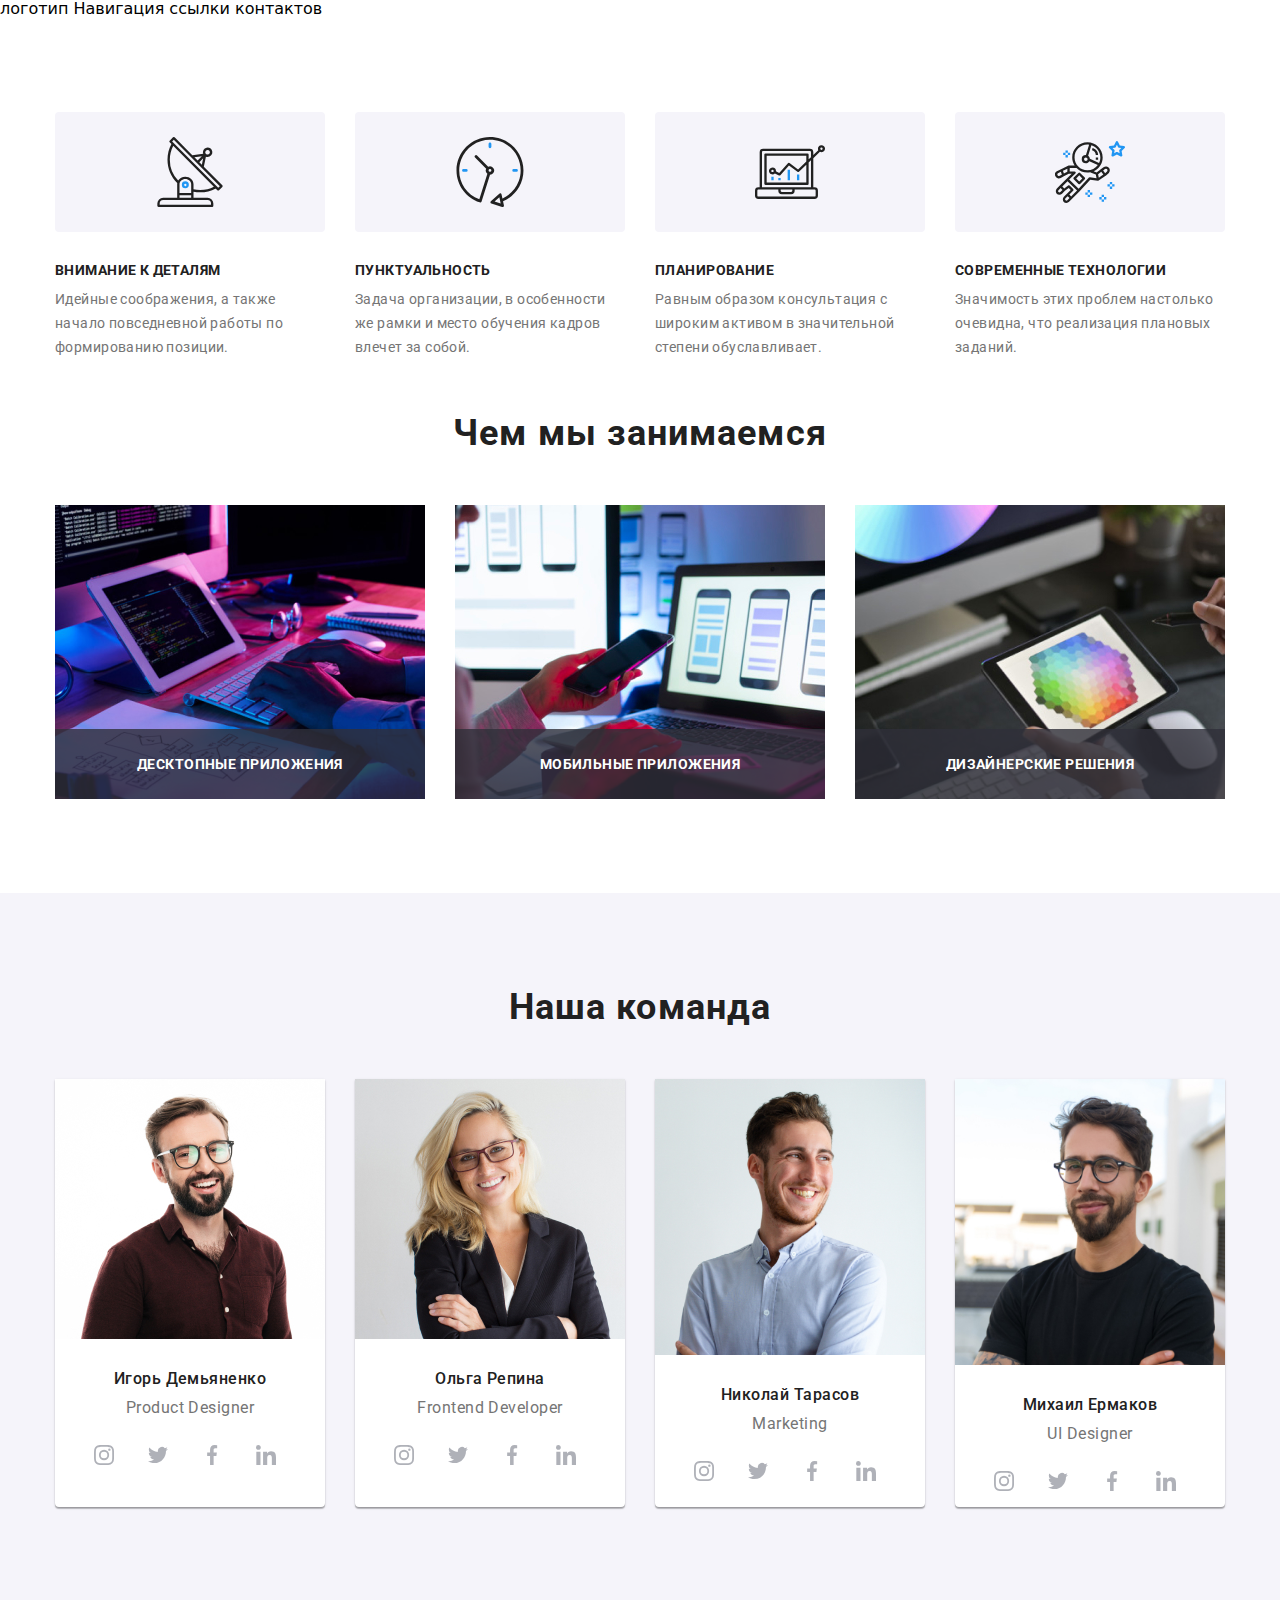
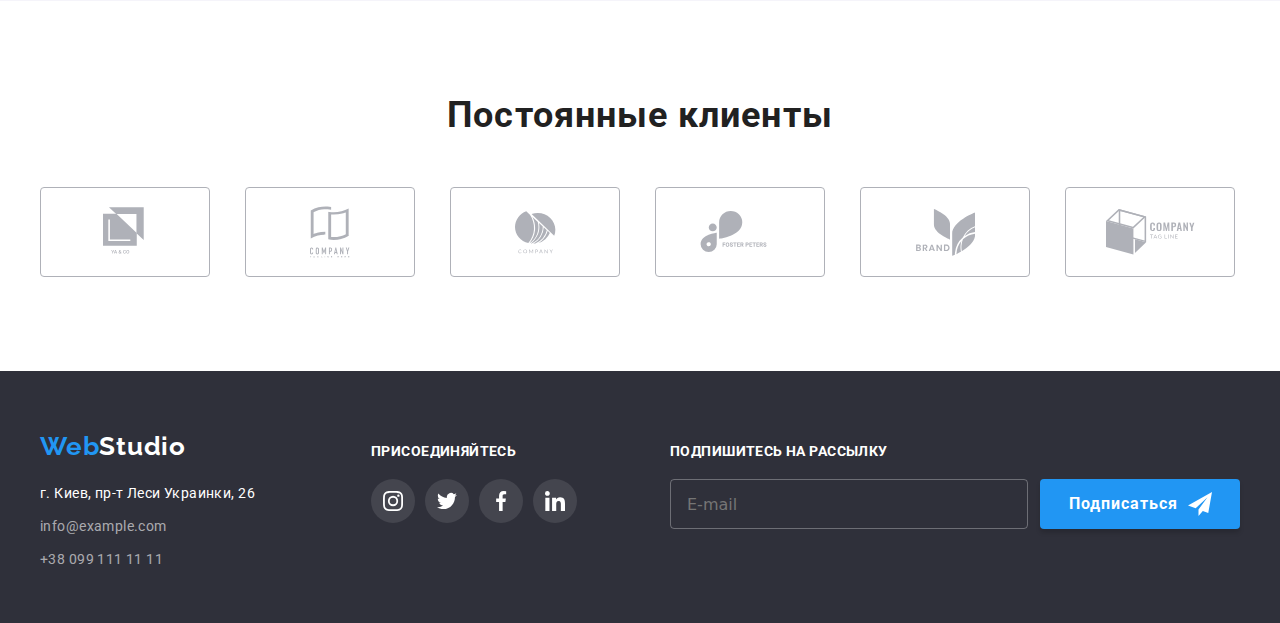
==== index.html @ b0d40765 "адаптивная верстка" ====
<!DOCTYPE html>
<html lang="ru">
<head>
    <meta charset="UTF-8">
    <meta name="viewport" content="width=device-width, initial-scale=1.0">
    <!--<link rel="stylesheet" href="./css/fonts.css"> -->
    <link rel="preconnect" href="https://fonts.gstatic.com">
    <link href="https://fonts.googleapis.com/css2?family=Raleway:wght@400;500;700;900&family=Roboto:wght@400;500;700;900&display=swap" rel="stylesheet">
    <link rel="stylesheet" href="https://cdnjs.cloudflare.com/ajax/libs/modern-normalize/1.0.0/modern-normalize.min.css">
    <link rel="stylesheet" href="./css/main.min.css">
    <title>WebStudio Главная</title>
</head>
<body>
    <div class="main-page">
        <!--Шапка-->
        <!-- <header class="header"> -->
            <!-- <div class="header__conteiner"> -->
                логотип
                <!-- <a href="./index.html" alt="Логотип WebStudio" class="logo"> -->
                    <!-- <span class="logo__first-word">Web</span><span>Studio</span> -->
                <!-- </a> -->
                Навигация
                <!-- <nav class="navigation"> -->
                    <!-- <ul class="navigation__list"> -->
                    <!--  -->
                        <!-- <li class="navigation__item"> -->
                            <!-- <a href="./index.html" alt="Глваная" class="navigation__link navigation__link--accent ">Студия</a> -->
                        <!-- </li> -->
                    <!--  -->
                        <!-- <li class="navigation__item"> -->
                            <!-- <a href="./portfolio.html" alt="Портфолио" class="navigation__link navigation__link--underline">Портфолио</a> -->
                        <!-- </li> -->
<!--  -->
                        <!-- <li class="navigation__item"> -->
                            <!-- <a href="./contacts.htm" alt="Контакты" class="navigation__link navigation__link--underline">Контакты</a> -->
                        <!-- </li> -->
<!--  -->
                    <!-- </ul> -->
                <!-- </nav> -->
                ссылки контактов
                <!-- <address class="header__address"> -->
                    <!-- <a class="header__address-link" alt="Почта" href="mail:mail:info@devstudio.com"> -->
                        <!-- <svg class="header__address-icon-envelope"> -->
                            <!-- <use href="./images/icon.svg#icon-envelope"></use> -->
                        <!-- </svg> -->
                        <!-- info@devstudio.com -->
                    <!-- </a> -->
                    <!-- <a class="header__address-link header__address-link--margin" alt="телефон" href="tel:+380961111111"> -->
                        <!-- <svg class="header__address-icon-phone"> -->
                            <!-- <use href="./images/icon.svg#icon-Vector"></use> -->
                        <!-- </svg> -->
                        <!-- +38 096 111 11 11 -->
                    <!-- </a> -->
                <!-- </address> -->
            <!-- </div> -->
        <!-- </header> -->
        <!--Главный контент-->
        <main>
            <!--секция герой (баннер)-->
            <!-- <section class="hero">
                <div class="hero__conteiner">
                    <h1 class="hero__header visually-hidden">WebStudio</h1>
                    <p class="hero__title">Эффективные решения для вашего бизнеса</p>
                    <button type="button" class="hero__button" data-open-modal>
                        <span class="hero__button-text">Заказать услугу</span>
                    </button>
                </div>
            </section> -->
            <!--секция особенности-->
            <section class="features">
                <h2 class="features__header visually-hidden">Особенности</h2>
                <div class="features__conteiner">
                    <ul class="features__list">

                        <li class="features__item">
                            <div class="features__icon-box">
                                <svg class="features__icon">
                                    <use href="./images/icon.svg#icon-antenna"></use>
                                </svg>
                            </div>
                            <h3 class="features__item-head">Внимание к деталям</h3>
                            <p class="features__item-text">
                                Идейные соображения, а также начало повседневной 
                                работы по формированию позиции.
                            </p>
                        </li>

                        <li class="features__item">
                            <div class="features__icon-box">
                                <svg class="features__icon">
                                    <use href="./images/icon.svg#icon-clock"></use>
                                </svg>
                            </div>
                            <h3 class="features__item-head">Пунктуальность</h3>
                            <p class="features__item-text">
                                Задача организации, в особенности же рамки и 
                                место обучения кадров влечет за собой.
                            </p>
                        </li>

                        <li class="features__item">
                            <div class="features__icon-box">
                                <svg class="features__icon">
                                    <use href="./images/icon.svg#icon-diagram"></use>
                                </svg>
                            </div>
                            <h3 class="features__item-head">Планирование</h3>
                            <p class="features__item-text">
                                Равным образом консультация с широким активом 
                                в значительной степени обуславливает.
                            </p>
                        </li>

                        <li class="features__item">
                            <div class="features__icon-box">
                                <svg class="features__icon">
                                    <use href="./images/icon.svg#icon-astronaut"></use>
                                </svg>
                            </div>
                            <h3 class="features__item-head">Современные технологии</h3>
                            <p class="features__item-text">
                                Значимость этих проблем настолько очевидна, что 
                                реализация плановых заданий.
                            </p>
                        </li>

                    </ul>
                </div>
            </section>
            <!--чем мы занимаемся-->
            <section class="we-are-doing">
                <div class="we-are-doing__conteiner">
                    <h2 class="we-are-doing__header">Чем мы занимаемся</h2>
                    <ul class="we-are-doing__list">

                        <li class="we-are-doing__item">
                            <img 
                            srcset="./images/main/what_we_are_doing/box_1-2x.jpg"
                            src="./images/main/what_we_are_doing/box_1-1x.jpg" alt="Разработка приложенияалгоритм на листке бумаги клавиатура экран с кодом приложения" width="370" height="294">
                            <div class="we-are-doing__item-lable">
                                <p class="we-are-doing___item-lable-text">Десктопные приложения</p>
                            </div>
                        </li>

                        <li class="we-are-doing__item">
                            <img 
                            srcset="./images/main/what_we_are_doing/box_2-2x.jpg 2x"
                            src="./images/main/what_we_are_doing/box_2-1x.jpg" alt="разработка мобильного приложения" width="370" height="294">
                            <div class="we-are-doing__item-lable">
                                <p class="we-are-doing___item-lable-text">Мобильные приложения</p>
                            </div>
                        </li>

                        <li class="we-are-doing__item">
                            <img 
                            srcset="./images/main/what_we_are_doing/box_3-2x.jpg 2x"
                            src="./images/main/what_we_are_doing/box_3-1x.jpg" alt="планшет с палитрой в одной руке и стилус в другой руке" width="370" height="294">
                            <div class="we-are-doing__item-lable">
                                <p class="we-are-doing___item-lable-text">Дизайнерские решения</p>
                            </div>
                        </li>

                    </ul>
                </div>
            </section>
            <!--наша команда-->
            <section class="our-team">
                <div class="our-team__conteiner">
                    <h2 class="our-team__head">Наша команда</h2>
                    <ul class="our-team__list">
 
                        <li class="our-team__item">
                            <figure class="our-team__card">
                                <picture>
                                    <source srcset="./images/main/our_team/desktop/igor_demyanko-desk-1x.jpg 1x,
                                                    ./images/main/our_team/desktop/igor_demyanko-desk-2x.jpg 2x"
                                                    media="(min-width: 1200px)">
                                    <source srcset="./images/main/our_team/table/igor_demyanko-tablet-1х.jpg 1x, 
                                                    ./images/main/our_team/table/igor_demyanko-tablet-2x.jpg 2x" 
                                                    media="(min-width: 768px)">
                                    <source srcset="./images/main/our_team/mobile/igor_demyanko-1х.jpg 1x, 
                                                    ./images/main/our_team/mobile/igor_demyanko-2х.jpg 2x" 
                                                    media="(max-width: 767px)">
                                    <img src="./images/main/our_team/mobile/igor_demyanko-1х.jpg" alt="">
                                </picture>

                                <div class="our-team__card-caption">
                                    <h3 class="our-team__card-title">Игорь Демьяненко</h3>
                                    <p class="our-team__card-specialty">Product Designer</p>
                                </div>
                                <ul class="our-team__social-list">
  
                                    <li class="our-team__social-item">
                                        <a href="" class="our-team__social-link">
                                            <svg class="our-team__social-icon">
                                                <use href="./images/icon.svg#icon-instagram"></use>
                                            </svg>
                                        </a>
                                    </li>
 
                                    <li class="our-team__social-item">
                                        <a href="" class="our-team__social-link">
                                            <svg class="our-team__social-icon">
                                                <use href="./images/icon.svg#icon-twitter"></use>
                                            </svg>
                                        </a>
                                    </li>
                                    
                                    <li class="our-team__social-item">
                                        <a href="" class="our-team__social-link">
                                            <svg class="our-team__social-icon">
                                                <use href="./images/icon.svg#icon-facebook"></use>
                                            </svg>
                                        </a>
                                    </li>

                                    <li class="our-team__social-item">
                                        <a href="" class="our-team__social-link">
                                            <svg class="our-team__social-icon">
                                                <use href="./images/icon.svg#icon-linkedin"></use>
                                            </svg>
                                        </a>
                                    </li>

                                </ul>
                            </figure>
                        </li>

                        <li class="our-team__item">
                            <figure class="our-team__card">
                                <picture>
                                    <source srcset="./images/main/our_team/desktop/olga_repina-desk-1x.jpg 1x,
                                                    ./images/main/our_team/desktop/olga_repina-desk-2x.jpg 2x" 
                                                    media="(min-width: 1200px)">
                                    <source srcset="./images/main/our_team/table/olga_repina-tablet-1x.jpg 1x,
                                                    ./images/main/our_team/table/olga_repina-tablet-2x.jpg 2x" 
                                                    media="(min-width: 768px)">
                                    <source srcset="./images/main/our_team/mobile/olga_repina-1х.jpg 1x, 
                                                    ./images/main/our_team/mobile/olga_repina-2х.jpg 2x" 
                                                    media="(max-width: 767px)">        
                                    <img src="./images/main/our_team/mobile/olga_repina-1х.jpg" alt="">
                                </picture>
                                <div class="our-team__card-caption">
                                    <h3 class="our-team__card-title">Ольга Репина</h3>
                                    <p class="our-team__card-specialty">Frontend Developer</p>
                                </div>
                                <ul class="our-team__social-list">
  
                                    <li class="our-team__social-item">
                                        <a href="" class="our-team__social-link">
                                            <svg class="our-team__social-icon">
                                                <use href="./images/icon.svg#icon-instagram"></use>
                                            </svg>
                                        </a>
                                    </li>
 
                                    <li class="our-team__social-item">
                                        <a href="" class="our-team__social-link">
                                            <svg class="our-team__social-icon">
                                                <use href="./images/icon.svg#icon-twitter"></use>
                                            </svg>
                                        </a>
                                    </li>
                                    
                                    <li class="our-team__social-item">
                                        <a href="" class="our-team__social-link">
                                            <svg class="our-team__social-icon">
                                                <use href="./images/icon.svg#icon-facebook"></use>
                                            </svg>
                                        </a>
                                    </li>

                                    <li class="our-team__social-item">
                                        <a href="" class="our-team__social-link">
                                            <svg class="our-team__social-icon">
                                                <use href="./images/icon.svg#icon-linkedin"></use>
                                            </svg>
                                        </a>
                                    </li>

                                </ul>
                            </figure>
                        </li>
                       
                        <li class="our-team__item">
                            <figure class="our-team__card">
                                <picture>
                                    <source srcset="./images/main/our_team/desktop/nikolay_tarasov-desk-1x.jpg 1x,
                                                    ./images/main/our_team/desktop/nikolay_tarasov-desk-2x.jpg 2x"
                                                    media="(min-width: 1200px)">
                                    <source srcset="./images/main/our_team/table/nikolay_tarasov-tablet-1x.jpg 1x,
                                    ./images/main/our_team/table/nikolay_tarasov-tablet-2x.jpg 2x" media="(min-width: 768px)">
                                    <source srcset="" media="(max-width: 767px)">
                                    <source srcset="">
                                    <source srcset="">
                                    <source srcset="">
                                    <source srcset="">
                                </picture>
                                <img srcset="./images/main/our_team/mobile/nikolay_tarasov-2х.jpg 2x,
                                            ,
                                            
                                            "  src="./images/main/our_team/mobile/nikolay_tarasov-1х.jpg" alt="" >
                                <div class="our-team__card-caption">
                                    <h3 class="our-team__card-title">Николай Тарасов</h3>
                                    <p class="our-team__card-specialty">Marketing</p>
                                </div>
                                <ul class="our-team__social-list">
  
                                    <li class="our-team__social-item">
                                        <a href="" class="our-team__social-link">
                                            <svg class="our-team__social-icon">
                                                <use href="./images/icon.svg#icon-instagram"></use>
                                            </svg>
                                        </a>
                                    </li>
 
                                    <li class="our-team__social-item">
                                        <a href="" class="our-team__social-link">
                                            <svg class="our-team__social-icon">
                                                <use href="./images/icon.svg#icon-twitter"></use>
                                            </svg>
                                        </a>
                                    </li>
                                    
                                    <li class="our-team__social-item">
                                        <a href="" class="our-team__social-link">
                                            <svg class="our-team__social-icon">
                                                <use href="./images/icon.svg#icon-facebook"></use>
                                            </svg>
                                        </a>
                                    </li>

                                    <li class="our-team__social-item">
                                        <a href="" class="our-team__social-link">
                                            <svg class="our-team__social-icon">
                                                <use href="./images/icon.svg#icon-linkedin"></use>
                                            </svg>
                                        </a>
                                    </li>

                                </ul>
                            </figure>
                        </li>

                        <li class="our-team__item">
                            <figure class="our-team__card">
                                <picture>
                                    <source srcset="">
                                    <source srcset="" media="(min-width: 768px)">
                                    <source srcset="" media="(max-width: 767px)">
                                    <source srcset="">
                                    <source srcset="">
                                    <source srcset="">
                                    <source srcset="">
                                </picture>
                                <img srcset="./images/main/our_team/mobile/mihail_ermakov-2х.jpg 2x,
                                ./images/main/our_team/table/mihail_ermakov-tablet-1x.jpg 1x,
                                ./images/main/our_team/table/mihail_ermakov-tablet-2x.jpg 2x,
                                ./images/main/our_team/desktop/mihail_ermakov-desk-1x.jpg 1x,
                                ./images/main/our_team/desktop/mihail_ermakov-desk-2x.jpg 2x
                                "
                                
                                src="./images/main/our_team/mobile/mihail_ermakov-1х.jpg" alt="" >
                                <div class="our-team__card-caption">
                                    <h3 class="our-team__card-title">Михаил Ермаков</h3>
                                    <p class="our-team__card-specialty">UI Designer</p>
                                </div>
                                <ul class="our-team__social-list">
  
                                    <li class="our-team__social-item">
                                        <a href="" class="our-team__social-link">
                                            <svg class="our-team__social-icon">
                                                <use href="./images/icon.svg#icon-instagram"></use>
                                            </svg>
                                        </a>
                                    </li>
 
                                    <li class="our-team__social-item">
                                        <a href="" class="our-team__social-link">
                                            <svg class="our-team__social-icon">
                                                <use href="./images/icon.svg#icon-twitter"></use>
                                            </svg>
                                        </a>
                                    </li>
                                    
                                    <li class="our-team__social-item">
                                        <a href="" class="our-team__social-link">
                                            <svg class="our-team__social-icon">
                                                <use href="./images/icon.svg#icon-facebook"></use>
                                            </svg>
                                        </a>
                                    </li>

                                    <li class="our-team__social-item">
                                        <a href="" class="our-team__social-link">
                                            <svg class="our-team__social-icon">
                                                <use href="./images/icon.svg#icon-linkedin"></use>
                                            </svg>
                                        </a>
                                    </li>

                                </ul>
                            </figure>
                        </li>
                        
                    </ul>
                </div>
            </section>
            <!--постоянные клиенты-->
            <section class="regular-customers">
                <div class="regular-customers__conteiner">
                    <h2 class="regular-customers__head">Постоянные клиенты</h2>
                    <ul class="regular-customers__list">

                        <li class="regular-customers__item">
                            <a href="" class="regular-customer__link">
                                <svg class="regular-customers__icon regular-customers__icon--logo-1">
                                    <use href="./images/icon.svg#icon-logo-1"></use>
                                </svg>
                            </a>
                        </li>
                        
                        <li class="regular-customers__item">
                            <a href="" class="regular-customer__link">
                                <svg class="regular-customers__icon regular-customers__icon--logo-2">
                                    <use href="./images/icon.svg#icon-logo-2"></use>
                                </svg>
                            </a>
                        </li>
                       
                        <li class="regular-customers__item">
                            <a href="" class="regular-customer__link">
                                <svg class="regular-customers__icon regular-customers__icon--logo-3">
                                    <use href="./images/icon.svg#icon-logo-3"></use>
                                </svg>
                            </a>
                        </li>
                       
                        <li class="regular-customers__item">
                            <a href="" class="regular-customer__link">
                                <svg class="regular-customers__icon regular-customers__icon--logo-4">
                                    <use href="./images/icon.svg#icon-logo-4"></use>
                                </svg>
                            </a>
                        </li>
                       
                        <li class="regular-customers__item">
                            <a href="" class="regular-customer__link">
                                <svg class="regular-customers__icon regular-customers__icon--logo-5">
                                    <use href="./images/icon.svg#icon-logo-5"></use>
                                </svg>
                            </a>
                        </li>
                        
                        <li class="regular-customers__item">
                            <a href="" class="regular-customer__link">
                                <svg class="regular-customers__icon regular-customers__icon--logo-6">
                                    <use href="./images/icon.svg#icon-logo-6"></use>
                                </svg>
                            </a>
                        </li>

                    </ul>
                </div>
            </section>
        </main>
        <!--Подвал-->
        <footer class="footer">
            <section class="footer__section">
                <div class="footer__conteiner">

                    <!--ссылки навигации и контактов-->
                    <div class="footer__links-conteiner">
                        <a href="./index.html" class="logo logo--footer">
                            <span class="logo__first-word">Web</span><span>Studio</span>
                        </a>
                        <address class="footer__address">
                            <ul class="footer__address__list">
                                <li class="footer__address-contact">
                                    <a href="https://goo.gl/maps/pXZyXXm4pR66iuyq8" class="footer__location-on-map">г. Киев, пр-т Леси Украинки, 26</a>
                                </li>
                                <li class="footer__address-contact">
                                    <a href="mailto:info@example.com" class="footer__contact-link">info@example.com</a>
                                </li>
                                <li class="footer__address-contact">
                                    <a href="tel:+380991111111" class="footer__contact-link">+38 099 111 11 11</a>
                                </li>
                            </ul>
                        </address>
                    </div>
    
                    <!--соцсетеи-->
                    <div class="social">
                    <p class="social__slogan">присоединяйтесь</p>
                    <ul class="social__connect-list">
                     
                        <li class="social__connect-item">
                            <a href="" class="social__connect-link">
                                <svg class="social__connect-icon">
                                    <use href="./images/icon.svg#icon-instagram"></use>
                                </svg>
                            </a>
                        </li>
                     
                        <li class="social__connect-item">
                            <a href="" class="social__connect-link">
                                <svg class="social__connect-icon">
                                    <use href="./images/icon.svg#icon-twitter"></use>
                                </svg>
                            </a>
                        </li>
                      
                        <li class="social__connect-item">
                            <a href="" class="social__connect-link">
                                <svg class="social__connect-icon">
                                    <use href="./images/icon.svg#icon-facebook"></use>
                                </svg>
                            </a>
                        </li>
                      
                        <li class="social__connect-item">
                            <a href="" class="social__connect-link">
                                <svg class="social__connect-icon">
                                    <use href="./images/icon.svg#icon-linkedin"></use>
                                </svg>
                            </a>
                        </li>
                    </ul>
                    </div>

                    <!--Подписка на рассылку-->
                    <div class="subscribe">
                        <p class="subscribe__slogan">Подпишитесь на рассылку</p>
                        <form action="" class="subscribe__form">
                            
                                <input type="text" name="foot_email" id="foot_email" class="subscribe__input" placeholder="E-mail">
                            
                            <button type="submit" class="subscribe__button">
                                <span class="subscribe__button-text">Подписаться</span>
                                <svg class="subscribe__button-icon">
                                    <use href="./images/icon.svg#icon-icon-send"></use>
                                </svg>
                            </button>
                        </form>
                    </div>
                </div>
            </section>
        </footer>
    </div>
    <!--Модальное окно-->
    <div class="backdrop is-hidden" data-backdrop>
        <div class="modal" data-open-modal>
            <button type="button" class="modal__round-button-close" data-close-modal>
                <svg class="modal__close-icon">
                    <use href="./images/icon.svg#icon-Close"></use>
                </svg>
            </button>
            <p class="modal__head">Оставьте свои данные, мы вам перезвоним</p>
            <form action="" class="form">
                <!--поля заполнения-->
                <div class="form__blok">
                    <label for="name" class="form__lable">Имя</label>
                    <input type="text" id="name" class="form__input">
                    <svg class="form__input-icon">
                        <use href="./images/icon.svg#icon-person"></use>
                    </svg>
                </div>

                <div class="form__blok">
                    <label for="phone" class="form__lable">Телефон</label>
                    <input type="tel" id="phone" class="form__input">
                    <svg class="form__input-icon">
                        <use href="./images/icon.svg#icon-phone"></use>
                    </svg>
                </div>

                <div class="form__blok">
                    <label for="mail" class="form__lable">Почта</label>
                    <input type="email" id="mail" class="form__input">
                    <svg class="form__input-icon">
                        <use href="./images/icon.svg#icon-email"></use>
                    </svg>
                </div>

                <div class="form__commits">
                    <lable for="commits" class="form__lable">Комментарий</lable>
                    <textarea name="commits" id="commits" rows="10" class="form__area-commits" placeholder="Введите текст"></textarea>
                </div>
                <!--чекбокс-->
                <div class="form__checkbox">
                    <label class="form__checkbox-lable">
                        <input type="checkbox" name="confirm">
                        <span class="form__checkbox-icon"></span>Соглашаюсь с рассылкой и принимаю <a href="http://" class="form__checkbox-link">Условия договора</a>
                    </label>
                </div>
                <!--кнопка отправить-->
                <button type="submit" class="form__button"><span class="form__button-text">Отправить</span></button>
            </form>
        </div>
    </div>
    <!--Скрипты-->
    <script src="./js/modal.js"></script>
</body>
</html>
---- css/main.min.css ----
ul,li,p,figure,h1,h2,h3,p{margin:0px;padding:0px}ul{list-style:none}img{display:block;max-width:100%;height:auto}.main-page{margin:0 auto;overflow:hidden}@media screen and (min-width: 768px) and (max-width: 1199px){.main-page{margin:0 auto}}@media screen and (min-width: 1200px){.main-page{margin:0 auto 0 auto}}.logo{color:#000;width:145px;height:31px;text-decoration:none;font-family:"Raleway",sans-serif;font-style:normal;font-weight:bold;font-size:26px;line-height:1.192;letter-spacing:0.03em}.logo--footer{display:block;color:#fff}@media screen and (max-width: 1199px){.logo--footer{text-align:center;margin:0 auto}}@media screen and (min-width: 1200px){.logo--footer{margin:0 93px 20px 0}.logo--footer:focus{text-decoration:underline;outline:none}}.logo__first-word{color:#2196F3}.footer{background-color:#2F303A}.footer__section{width:100%;margin:0 auto;overflow:hidden}@media screen and (min-width: 768px){.footer__section{max-width:768px;height:463px}}@media screen and (min-width: 1200px){.footer__section{max-width:1600px;height:252px;margin:0 auto 0 auto}}.footer__conteiner{padding-top:60px;padding-bottom:60px}@media screen and (min-width: 768px){.footer__conteiner{display:-webkit-box;display:-ms-flexbox;display:flex;-ms-flex-wrap:wrap;flex-wrap:wrap;padding-left:76px;padding-right:89px}}@media screen and (min-width: 1200px){.footer__conteiner{display:-webkit-box;display:-ms-flexbox;display:flex;-webkit-box-pack:center;-ms-flex-pack:center;justify-content:center;max-width:1200px;margin:0 auto;padding:0}}.footer__links-conteiner{margin:0 auto}@media screen and (min-width: 768px){.footer__links-conteiner{margin:0 0 60px 0}}@media screen and (min-width: 1200px){.footer__links-conteiner{margin:0;padding-top:60px;padding-bottom:60px;margin-right:93px}}.footer__address{margin-top:20px}@media screen and (min-width: 768px){.footer__address{margin:20px 0 0 0}}@media screen and (min-width: 1200px){.footer__address{padding:0;margin:20px 0 0 0}}@media screen and (min-width: 1200px){.footer__address__list{padding:0;list-style:none}}.footer__address-contact{font-family:"Roboto",sans-serif;font-style:normal;font-weight:normal;font-size:14px;line-height:1.714;letter-spacing:0.03em}@media screen and (max-width: 1199px){.footer__address-contact{text-align:center}}@media screen and (min-width: 768px){.footer__address-contact:not(:last-child){margin-bottom:8px}}@media screen and (min-width: 1200px){.footer__address-contact:not(:last-child){margin-bottom:9px}}.footer__location-on-map{color:#fff;text-decoration:none}.footer__location-on-map:focus{text-decoration:underline;outline:none}.footer__contact-link{color:rgba(255,255,255,0.6);text-decoration:none}.footer__contact-link:focus{text-decoration:underline;outline:none}.social{width:206px;height:80px;margin:60px auto 0}@media screen and (min-width: 768px){.social{margin:0 0 102px auto}}@media screen and (min-width: 1200px){.social{margin:72px 0 100px 0}}.social__slogan{font-family:"Roboto",sans-serif;font-style:normal;font-weight:bold;font-size:14px;line-height:1.142;letter-spacing:0.03em;text-transform:uppercase;color:#fff}@media screen and (max-width: 1199px){.social__slogan{text-align:center}}.social__connect-list{display:-webkit-box;display:-ms-flexbox;display:flex;-webkit-box-align:center;-ms-flex-align:center;align-items:center;-webkit-box-pack:center;-ms-flex-pack:center;justify-content:center;margin-top:20px;list-style:none;padding:0}.social__connect-item:not(:last-child){margin-right:10px}.social__connect-link{display:-webkit-box;display:-ms-flexbox;display:flex;-webkit-box-align:center;-ms-flex-align:center;align-items:center;-webkit-box-pack:center;-ms-flex-pack:center;justify-content:center;width:44px;height:44px;border-radius:50%;background-color:rgba(255,255,255,0.1);color:#fff;-webkit-transition-property:background-color;transition-property:background-color;-webkit-transition-duration:250ms;transition-duration:250ms;-webkit-transition-timing-function:cubic-bezier(0.4, 0, 0.2, 1);transition-timing-function:cubic-bezier(0.4, 0, 0.2, 1)}.social__connect-link:focus,.social__connect-link:hover{border-radius:50%;background-color:#2196F3;outline:none}.social__connect-icon{width:20px;height:20px;fill:currentColor}.subscribe{display:block;max-width:450px;height:156px;margin:60px auto 0}@media screen and (min-width: 768px){.subscribe{margin:0 auto}}@media screen and (min-width: 1200px){.subscribe{max-width:570px;height:86px;margin:72px 0 94px 93px}}.subscribe__slogan{font-family:"Roboto",sans-serif;font-style:normal;font-weight:bold;font-size:14px;line-height:1.142;letter-spacing:0.03em;text-transform:uppercase;color:#fff}@media screen and (max-width: 1199px){.subscribe__slogan{text-align:center}}.subscribe__form{text-align:center}@media screen and (max-width: 1199px){.subscribe__form{text-align:center}}@media screen and (min-width: 1200px){.subscribe__form{display:-webkit-box;display:-ms-flexbox;display:flex}}.subscribe__input{width:450px;height:50px;margin-top:20px;padding-left:16px;border:1px solid rgba(255,255,255,0.3);border-radius:4px;background-color:transparent;color:#fff;-webkit-transition:border 250ms cubic-bezier(0.4, 0, 0.2, 1);transition:border 250ms cubic-bezier(0.4, 0, 0.2, 1)}.subscribe__input:focus{border:2px solid #2196F3;-webkit-transition:border 250ms cubic-bezier(0.4, 0, 0.2, 1);transition:border 250ms cubic-bezier(0.4, 0, 0.2, 1);outline:none}@media screen and (min-width: 1200px){.subscribe__input{width:358px}}.subscribe__button{display:-webkit-box;display:-ms-flexbox;display:flex;-webkit-box-align:center;-ms-flex-align:center;align-items:center;width:200px;height:50px;margin-top:20px;margin-left:auto;margin-right:auto;padding-left:29px;padding-right:28px;border:none;border-radius:4px;background-color:#2196F3;-webkit-box-shadow:0px 4px 4px rgba(0,0,0,0.15);box-shadow:0px 4px 4px rgba(0,0,0,0.15)}@media screen and (min-width: 1200px){.subscribe__button{margin-left:12px;margin-right:0}}.subscribe__button-text{font-family:"Roboto",sans-serif;font-style:normal;font-weight:bold;font-size:16px;line-height:1.875;letter-spacing:0.06em;color:#fff}.subscribe__button-icon{width:24px;height:24px;margin-left:10px}.features{margin:0 auto}@media screen and (max-width: 1199px){.features{margin:60px auto 60px auto}}@media screen and (min-width: 1200px){.features{max-width:1600px;min-height:251px;margin:94px auto 0 auto}}.visually-hidden{position:absolute;width:1px;height:1px;margin:-1px;border:0;padding:0;white-space:nowrap;-webkit-clip-path:inset(100%);clip-path:inset(100%);clip:rect(0 0 0 0);overflow:hidden}.features__conteiner{margin:0 auto 0 auto;padding:0}@media screen and (min-width: 768px){.features__conteiner{width:768px}}@media screen and (max-width: 1199px){.features__conteiner{padding:0 15px}}@media screen and (min-width: 1200px){.features__conteiner{width:1200px;margin:0 auto 0 auto;outline:1sx solid green}}.features__list{list-style:none;padding:0}@media screen and (min-width: 768px){.features__list{display:-webkit-box;display:-ms-flexbox;display:flex;-webkit-box-pack:center;-ms-flex-pack:center;justify-content:center;width:768px}}@media screen and (min-width: 768px) and (max-width: 1199px){.features__list{-ms-flex-wrap:wrap;flex-wrap:wrap;margin-left:-30px;margin-top:-30px}}@media screen and (min-width: 1200px){.features__list{display:-webkit-box;display:-ms-flexbox;display:flex;list-style:none;width:1200px}}.features__item{width:450px;margin:0 auto}@media screen and (max-width: 767px){.features__item:not(:last-child){margin-bottom:30px}}@media screen and (min-width: 768px) and (max-width: 1199px){.features__item{margin:0;width:354px;-ms-flex-preferred-size:calc(100% / 2 - 60px);flex-basis:calc(100% / 2 - 60px);margin-left:30px;margin-top:30px}}@media screen and (min-width: 1200px){.features__item{margin:0;width:270px}.features__item:not(:last-child){margin-right:30px}}.features__icon-box{display:-webkit-box;display:-ms-flexbox;display:flex;-webkit-box-align:center;-ms-flex-align:center;align-items:center;-webkit-box-pack:center;-ms-flex-pack:center;justify-content:center;width:450px;height:120px;border-radius:4px;background-color:#F5F4FA}@media screen and (min-width: 768px){.features__icon-box{width:354px}}@media screen and (min-width: 1200px){.features__icon-box{width:270px}}.features__icon{width:70px;height:70px}.features__item-head{margin-top:30px;font-family:"Roboto",sans-serif;font-style:normal;font-weight:bold;font-size:14px;line-height:1.142;letter-spacing:0.03em;text-transform:uppercase;color:#212121}@media screen and (max-width: 767px){.features__item-head{text-align:center}}.features__item-text{margin-top:10px;font-family:"Roboto",sans-serif;font-style:normal;font-weight:normal;font-size:14px;line-height:1.714;letter-spacing:0.03em;color:#757575}@media screen and (max-width: 1199px){.we-are-doing{display:none}}@media screen and (max-width: 1200px){.we-are-doing{max-width:1600px;min-height:386px;margin:94px auto 0 auto}}.we-are-doing__conteiner{width:1200px;margin:50px auto 0 auto}.we-are-doing__header{font-family:"Roboto",sans-serif;font-style:normal;font-weight:bold;font-size:36px;line-height:1.166;text-align:center;letter-spacing:0.03em;color:#212121;margin:0}.we-are-doing__list{display:-webkit-box;display:-ms-flexbox;display:flex;max-width:1170px;-webkit-box-pack:justify;-ms-flex-pack:justify;justify-content:space-between;list-style:none;margin:50px auto 0 auto;padding:0}.we-are-doing__item{position:relative}.we-are-doing__item:not(:last-child){margin-right:30px}.we-are-doing__item-lable{position:absolute;bottom:0;left:0;padding:27px 0 27px 0;width:370px;height:70px;background-color:rgba(47,48,58,0.8)}.we-are-doing___item-lable-text{margin:0;font-family:Roboto;font-style:normal;font-weight:bold;font-size:14px;line-height:1.142;text-align:center;letter-spacing:0.03em;text-transform:uppercase;color:#fff}.our-team{background-color:#F5F4FA}.our-team__conteiner{margin:0 auto}@media screen and (max-width: 1199px){.our-team__conteiner{padding:60px 15px 60px}}@media screen and (max-width: 767px){.our-team__conteiner{max-width:480px}}@media screen and (min-width: 768px){.our-team__conteiner{max-width:768px}}@media screen and (min-width: 1200px){.our-team__conteiner{max-width:1600px;min-height:708px;margin:94px auto 0 auto;padding-top:94px}}.our-team__head{font-family:"Roboto",sans-serif;font-style:normal;font-weight:bold;font-size:28px;line-height:1.178;text-align:center;letter-spacing:0.03em;color:#212121;margin-bottom:30px}@media screen and (min-width: 1200px){.our-team__head{margin:0 auto;font-size:36px;line-height:1.166}}.our-team__list{width:450px;margin:0 auto;padding:0;list-style:none}@media screen and (min-width: 768px) and (max-width: 1199px){.our-team__list{display:-webkit-box;display:-ms-flexbox;display:flex;-webkit-box-pack:center;-ms-flex-pack:center;justify-content:center;width:768px;-ms-flex-wrap:wrap;flex-wrap:wrap;margin-left:-30px;margin-top:-30px}}@media screen and (min-width: 1200px){.our-team__list{min-width:1200px;margin:0 auto 0;margin-top:50px;padding:0;list-style:none;display:-webkit-box;display:-ms-flexbox;display:flex;-webkit-box-pack:center;-ms-flex-pack:center;justify-content:center}}@media screen and (max-width: 767px){.our-team__item:not(:last-child){margin-bottom:30px}}@media screen and (min-width: 768px) and (max-width: 1199px){.our-team__item{-ms-flex-preferred-size:calc(100% / 2 - 60px);flex-basis:calc(100% / 2 - 60px);margin-left:30px;margin-top:30px;margin-bottom:0}}@media screen and (min-width: 1200px){.our-team__item:not(:last-child){margin-right:30px}}.our-team__card{width:450px;height:622px;margin:0;background-color:#FFFFFF;-webkit-box-shadow:0px 1px 3px rgba(0,0,0,0.12),0px 1px 1px rgba(0,0,0,0.14),0px 2px 1px rgba(0,0,0,0.2);box-shadow:0px 1px 3px rgba(0,0,0,0.12),0px 1px 1px rgba(0,0,0,0.14),0px 2px 1px rgba(0,0,0,0.2);border-radius:0px 0px 4px 4px}@media screen and (min-width: 768px){.our-team__card{width:354px;height:536px}}@media screen and (min-width: 1200px){.our-team__card{width:270px;height:428px}}.our-team__card-caption{padding-top:30px}.our-team__card-title{font-family:"Roboto",sans-serif;font-style:normal;font-weight:500;font-size:16px;line-height:19px;text-align:center;letter-spacing:0.03em;color:#212121}.our-team__card-specialty{font-family:"Roboto",sans-serif;font-style:normal;font-weight:normal;font-size:16px;line-height:19px;text-align:center;letter-spacing:0.03em;color:#757575;margin-top:10px}.our-team__social-list{display:-webkit-box;display:-ms-flexbox;display:flex;-webkit-box-align:center;-ms-flex-align:center;align-items:center;-webkit-box-pack:center;-ms-flex-pack:center;justify-content:center;width:206px;height:44px;margin:16px auto 24px auto;list-style:none;padding:0}.our-team__social-item{display:-webkit-box;display:-ms-flexbox;display:flex;-webkit-box-align:center;-ms-flex-align:center;align-items:center;-webkit-box-pack:center;-ms-flex-pack:center;justify-content:center;width:44px;height:44px;margin-right:10px}.our-team__social-link{width:44px;height:44px;padding:12px;background-color:transparent;border-radius:50%;color:#AFB1B8;-webkit-transition-property:background-color,color;transition-property:background-color,color;-webkit-transition-duration:250ms;transition-duration:250ms;-webkit-transition-timing-function:cubic-bezier(0.4, 0, 0.2, 1);transition-timing-function:cubic-bezier(0.4, 0, 0.2, 1)}.our-team__social-link:hover,.our-team__social-link:focus{background-color:#2196F3;border-radius:50%;color:#fff;-webkit-transition-property:background-color,color;transition-property:background-color,color;-webkit-transition-duration:250ms;transition-duration:250ms;-webkit-transition-timing-function:cubic-bezier(0.4, 0, 0.2, 1);transition-timing-function:cubic-bezier(0.4, 0, 0.2, 1);outline:none}.our-team__social-icon{width:20px;height:20px;fill:currentColor}.regular-customers{margin-top:60px;margin-left:auto;margin-right:auto}@media screen and (min-width: 1200px){.regular-customers{margin-top:94px;margin-bottom:94px;margin-left:auto;margin-right:auto}}.regular-customers__conteiner{margin:0 auto 60px}@media screen and (max-width: 767px){.regular-customers__conteiner{max-width:480px}}@media screen and (min-width: 768px){.regular-customers__conteiner{width:768px}}@media screen and (min-width: 1200px){.regular-customers__conteiner{margin:0 auto;min-width:1200px}}.regular-customers__head{font-family:"Roboto",sans-serif;font-style:normal;font-weight:bold;text-align:center;letter-spacing:0.03em;color:#212121}@media screen and (max-width: 1199px){.regular-customers__head{font-size:28px;line-height:1.178;margin-bottom:30px}}@media screen and (min-width: 1200px){.regular-customers__head{font-size:36px;line-height:1.166;margin-bottom:50px}}.regular-customers__list{display:-webkit-box;display:-ms-flexbox;display:flex;-webkit-box-pack:center;-ms-flex-pack:center;justify-content:center}@media screen and (max-width: 1199px){.regular-customers__list{-ms-flex-wrap:wrap;flex-wrap:wrap;margin-left:-30px;margin-top:-30px}}@media screen and (min-width: 1200px){.regular-customers__list{margin:0 auto}}.regular-customers__item{margin-left:30px;margin-top:30px}@media screen and (max-width: 767px){.regular-customers__item{-ms-flex-preferred-size:calc(100% / 2 - 60px);flex-basis:calc(100% / 2 - 60px)}}@media screen and (min-width: 768px){.regular-customers__item{-ms-flex-preferred-size:calc(100% / 3 - 90px);flex-basis:calc(100% / 3 - 90px)}}@media screen and (min-width: 1200px){.regular-customers__item{margin:0}.regular-customers__item:not(:last-child){margin-right:30px}}.regular-customer__link{display:-webkit-box;display:-ms-flexbox;display:flex;-webkit-box-align:center;-ms-flex-align:center;align-items:center;-webkit-box-pack:center;-ms-flex-pack:center;justify-content:center;color:#AFB1B8;border:1px solid;border-radius:4px;text-decoration:none;outline:none;-webkit-transition-property:color;transition-property:color;-webkit-transition-duration:250ms;transition-duration:250ms;-webkit-transition-timing-function:cubic-bezier(0.4, 0, 0.2, 1);transition-timing-function:cubic-bezier(0.4, 0, 0.2, 1)}.regular-customer__link:hover,.regular-customer__link:focus{color:#2196F3;border:1px solid;border-radius:4px;text-decoration:none;outline:none;-webkit-transition-property:color;transition-property:color;-webkit-transition-duration:250ms;transition-duration:250ms;-webkit-transition-timing-function:cubic-bezier(0.4, 0, 0.2, 1);transition-timing-function:cubic-bezier(0.4, 0, 0.2, 1)}@media screen and (max-width: 767px){.regular-customer__link{width:210px;height:90px}}@media screen and (min-width: 768px){.regular-customer__link{width:226px;height:90px}}@media screen and (min-width: 1200px){.regular-customer__link{width:170px;height:90px}}.regular-customers__icon{fill:currentColor}.regular-customers__icon--logo-1{width:45px;height:50px}.regular-customers__icon--logo-2{width:40px;height:52px}.regular-customers__icon--logo-3{width:41px;height:43px}.regular-customers__icon--logo-4{width:80px;height:42px}.regular-customers__icon--logo-5{width:59px;height:47px}.regular-customers__icon--logo-6{width:89px;height:46px}.backdrop{display:none}
/*# sourceMappingURL=main.min.css.map */
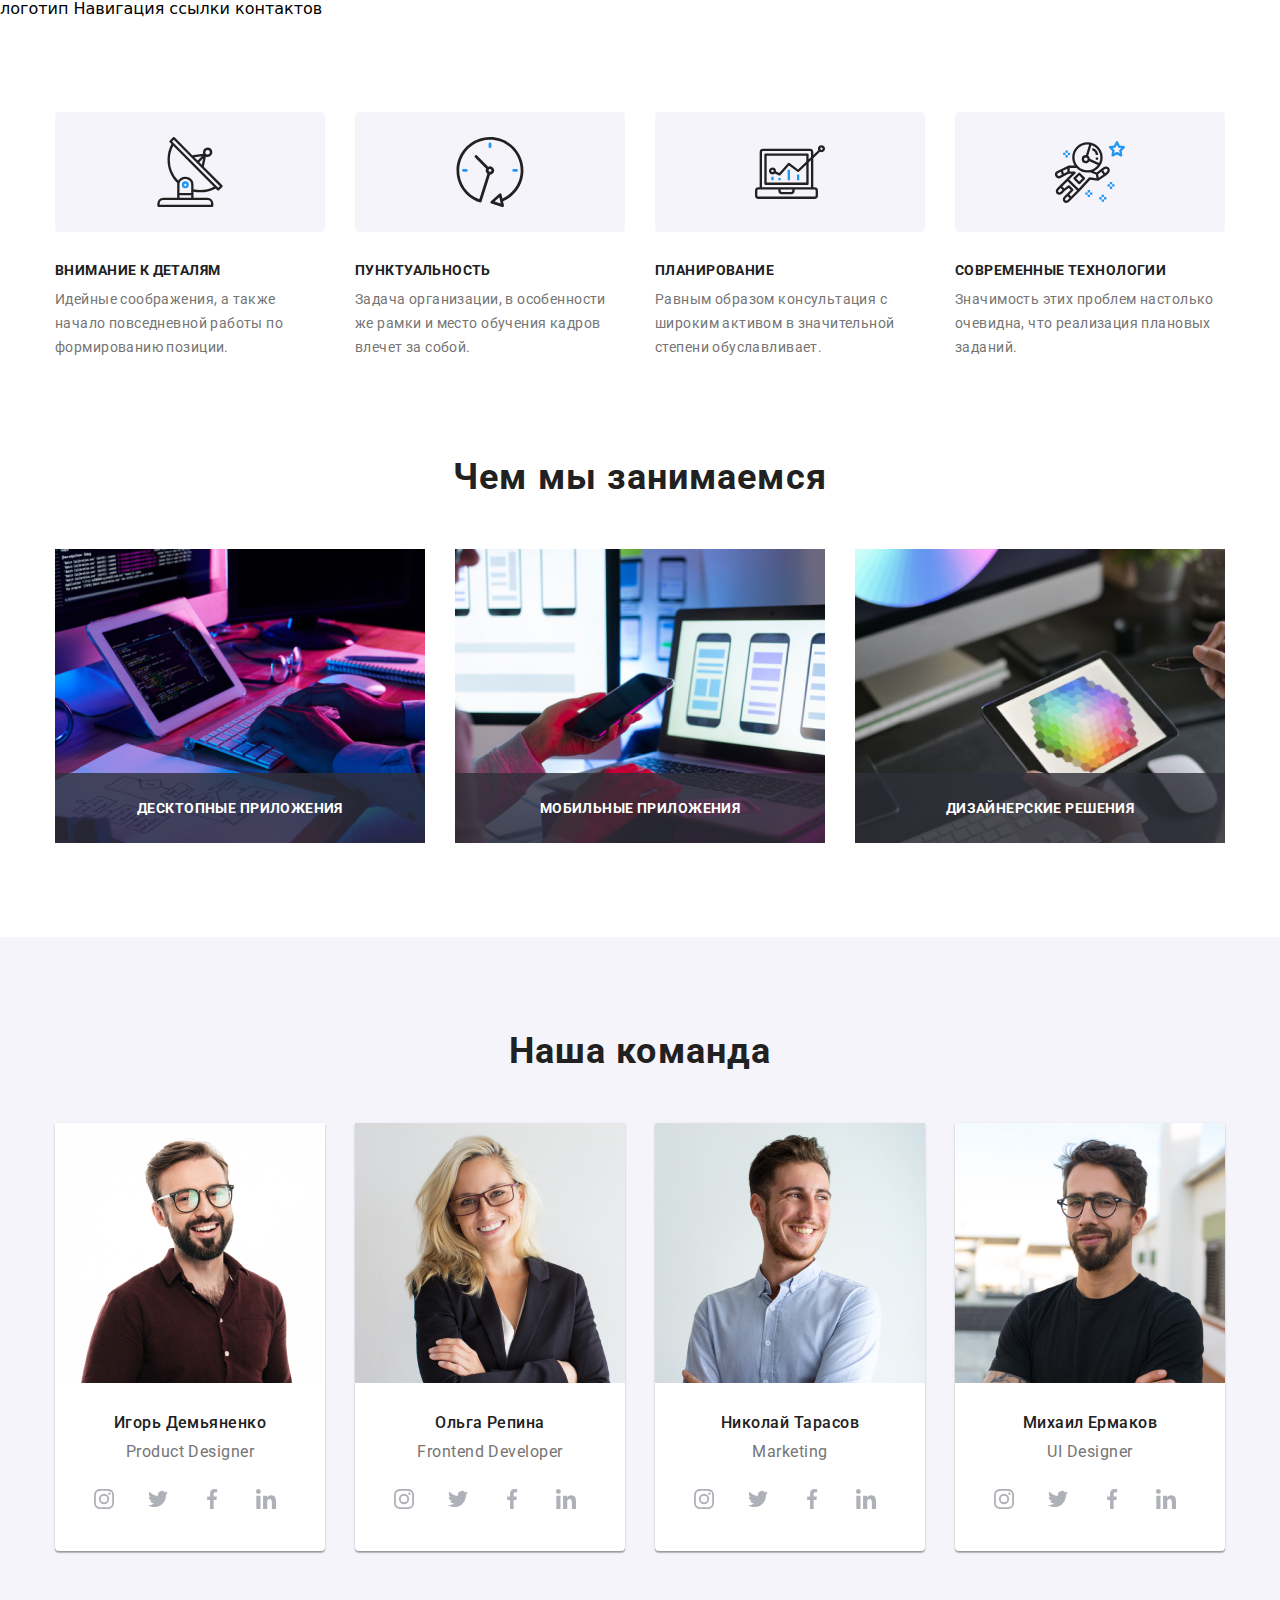
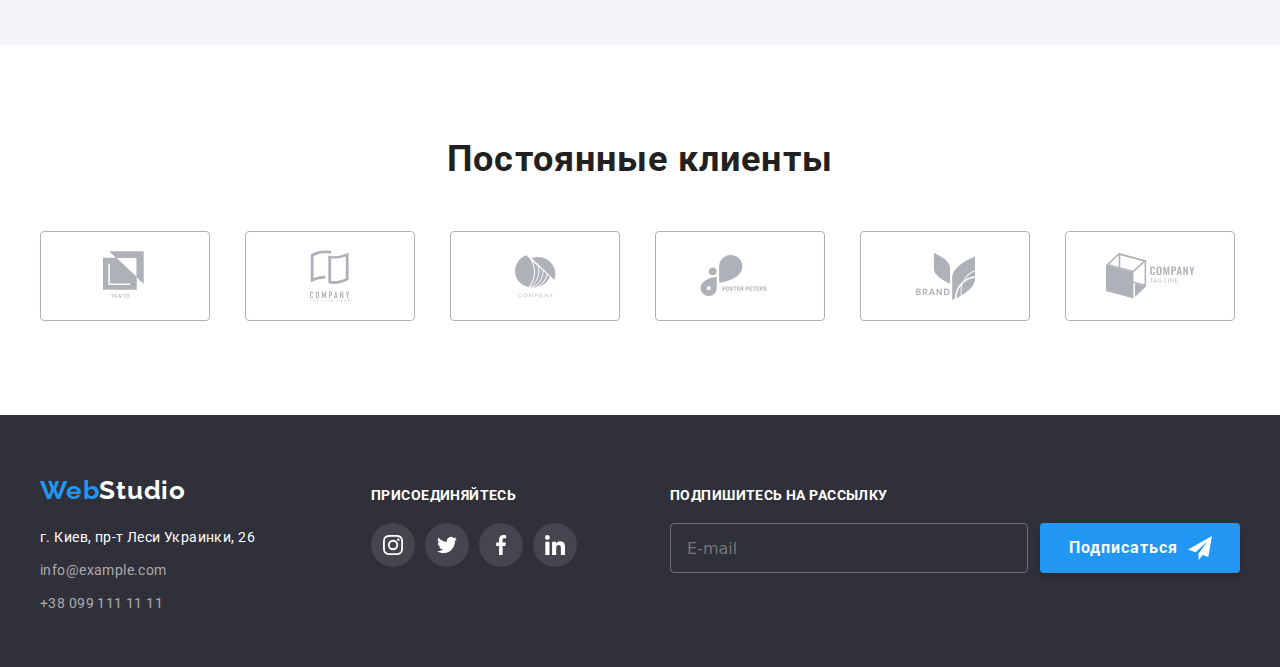
==== commit 4e09add2: "Адаптивная верстка" ====
--- a/index.html
+++ b/index.html
@@ -173,13 +173,19 @@
                             <figure class="our-team__card">
                                 <picture>
                                     <source srcset="./images/main/our_team/desktop/igor_demyanko-desk-1x.jpg 1x,
-                                                    ./images/main/our_team/desktop/igor_demyanko-desk-2x.jpg 2x"
+                                                    ./images/main/our_team/desktop/igor_demyanko-desk-1x.webp 1x,
+                                                    ./images/main/our_team/desktop/igor_demyanko-desk-2x.jpg 2x,
+                                                    ./images/main/our_team/desktop/igor_demyanko-desk-2x.webp 2x"
                                                     media="(min-width: 1200px)">
-                                    <source srcset="./images/main/our_team/table/igor_demyanko-tablet-1х.jpg 1x, 
-                                                    ./images/main/our_team/table/igor_demyanko-tablet-2x.jpg 2x" 
+                                    <source srcset="./images/main/our_team/table/igor_demyanko-tablet-1х.jpg 1x,
+                                                    ./images/main/our_team/table/igor_demyanko-tablet-1х.webp 1x, 
+                                                    ./images/main/our_team/table/igor_demyanko-tablet-2x.jpg 2x,
+                                                    ./images/main/our_team/table/igor_demyanko-tablet-2x.webp 2x" 
                                                     media="(min-width: 768px)">
-                                    <source srcset="./images/main/our_team/mobile/igor_demyanko-1х.jpg 1x, 
-                                                    ./images/main/our_team/mobile/igor_demyanko-2х.jpg 2x" 
+                                    <source srcset="./images/main/our_team/mobile/igor_demyanko-1х.jpg 1x,
+                                                    ./images/main/our_team/mobile/igor_demyanko-1х.webp 1x, 
+                                                    ./images/main/our_team/mobile/igor_demyanko-2х.jpg 2x
+                                                    ./images/main/our_team/mobile/igor_demyanko-2х.webp 2x" 
                                                     media="(max-width: 767px)">
                                     <img src="./images/main/our_team/mobile/igor_demyanko-1х.jpg" alt="">
                                 </picture>
@@ -230,13 +236,19 @@
                             <figure class="our-team__card">
                                 <picture>
                                     <source srcset="./images/main/our_team/desktop/olga_repina-desk-1x.jpg 1x,
-                                                    ./images/main/our_team/desktop/olga_repina-desk-2x.jpg 2x" 
+                                                    ./images/main/our_team/desktop/olga_repina-desk-1x.webp 1x,
+                                                    ./images/main/our_team/desktop/olga_repina-desk-2x.jpg 2x,
+                                                    ./images/main/our_team/desktop/olga_repina-desk-2x.webp 2x" 
                                                     media="(min-width: 1200px)">
                                     <source srcset="./images/main/our_team/table/olga_repina-tablet-1x.jpg 1x,
-                                                    ./images/main/our_team/table/olga_repina-tablet-2x.jpg 2x" 
+                                                    ./images/main/our_team/table/olga_repina-tablet-1x.webp 1x,
+                                                    ./images/main/our_team/table/olga_repina-tablet-2x.jpg 2x,
+                                                    ./images/main/our_team/table/olga_repina-tablet-2x.webp 2x" 
                                                     media="(min-width: 768px)">
-                                    <source srcset="./images/main/our_team/mobile/olga_repina-1х.jpg 1x, 
-                                                    ./images/main/our_team/mobile/olga_repina-2х.jpg 2x" 
+                                    <source srcset="./images/main/our_team/mobile/olga_repina-1х.jpg 1x,
+                                                    ./images/main/our_team/mobile/olga_repina-1х.webp 1x, 
+                                                    ./images/main/our_team/mobile/olga_repina-2х.jpg 2x,
+                                                    ./images/main/our_team/mobile/olga_repina-2х.webp 2x" 
                                                     media="(max-width: 767px)">        
                                     <img src="./images/main/our_team/mobile/olga_repina-1х.jpg" alt="">
                                 </picture>
@@ -286,20 +298,23 @@
                             <figure class="our-team__card">
                                 <picture>
                                     <source srcset="./images/main/our_team/desktop/nikolay_tarasov-desk-1x.jpg 1x,
-                                                    ./images/main/our_team/desktop/nikolay_tarasov-desk-2x.jpg 2x"
+                                                    ./images/main/our_team/desktop/nikolay_tarasov-desk-1x.webp 1x,
+                                                    ./images/main/our_team/desktop/nikolay_tarasov-desk-2x.jpg 2x,
+                                                    ./images/main/our_team/desktop/nikolay_tarasov-desk-2x.webp 2x"
                                                     media="(min-width: 1200px)">
                                     <source srcset="./images/main/our_team/table/nikolay_tarasov-tablet-1x.jpg 1x,
-                                    ./images/main/our_team/table/nikolay_tarasov-tablet-2x.jpg 2x" media="(min-width: 768px)">
-                                    <source srcset="" media="(max-width: 767px)">
-                                    <source srcset="">
-                                    <source srcset="">
-                                    <source srcset="">
-                                    <source srcset="">
+                                                    ./images/main/our_team/table/nikolay_tarasov-tablet-1x.webp 1x,
+                                                    ./images/main/our_team/table/nikolay_tarasov-tablet-2x.jpg 2x,
+                                                    ./images/main/our_team/table/nikolay_tarasov-tablet-2x.webp 2x" 
+                                                    media="(min-width: 768px)">
+                                    <source srcset="./images/main/our_team/mobile/nikolay_tarasov-1х.jpg 1x,
+                                                    ./images/main/our_team/mobile/nikolay_tarasov-1х.webp 1x, 
+                                                    ./images/main/our_team/mobile/nikolay_tarasov-2х.jpg 2x,
+                                                    ./images/main/our_team/mobile/nikolay_tarasov-2х.webp 2x" 
+                                                    media="(max-width: 767px)">
+                                                    <img src="./images/main/our_team/mobile/nikolay_tarasov-1х.jpg" alt="" >
                                 </picture>
-                                <img srcset="./images/main/our_team/mobile/nikolay_tarasov-2х.jpg 2x,
-                                            ,
-                                            
-                                            "  src="./images/main/our_team/mobile/nikolay_tarasov-1х.jpg" alt="" >
+                                
                                 <div class="our-team__card-caption">
                                     <h3 class="our-team__card-title">Николай Тарасов</h3>
                                     <p class="our-team__card-specialty">Marketing</p>
@@ -345,22 +360,21 @@
                         <li class="our-team__item">
                             <figure class="our-team__card">
                                 <picture>
-                                    <source srcset="">
-                                    <source srcset="" media="(min-width: 768px)">
-                                    <source srcset="" media="(max-width: 767px)">
-                                    <source srcset="">
-                                    <source srcset="">
-                                    <source srcset="">
-                                    <source srcset="">
+                                    <source srcset="./images/main/our_team/desktop/mihail_ermakov-desk-1x.jpg 1x,
+                                                    ./images/main/our_team/desktop/mihail_ermakov-desk-1x.webp 1x,
+                                                    ./images/main/our_team/desktop/mihail_ermakov-desk-2x.webp 2x,
+                                                    ./images/main/our_team/desktop/mihail_ermakov-desk-2x.jpg 2x" 
+                                                    media="(min-width: 1200px)">
+                                    <source srcset="./images/main/our_team/table/mihail_ermakov-tablet-1x.jpg 1x,
+                                                    ./images/main/our_team/table/mihail_ermakov-tablet-1x.webp 1x,
+                                                    ./images/main/our_team/table/mihail_ermakov-tablet-2x.webp 2x,
+                                                    ./images/main/our_team/table/mihail_ermakov-tablet-2x.jpg 2x" 
+                                                    media="(min-width: 768px)">
+                                    <source srcset="./images/main/our_team/mobile/mihail_ermakov-1х.jpg 1x, 
+                                                    ./images/main/our_team/mobile/mihail_ermakov-2х.jpg 2x" 
+                                                    media="(max-width: 767px)">
+                                                    <img src="./images/main/our_team/mobile/mihail_ermakov-1х.jpg" alt="" >
                                 </picture>
-                                <img srcset="./images/main/our_team/mobile/mihail_ermakov-2х.jpg 2x,
-                                ./images/main/our_team/table/mihail_ermakov-tablet-1x.jpg 1x,
-                                ./images/main/our_team/table/mihail_ermakov-tablet-2x.jpg 2x,
-                                ./images/main/our_team/desktop/mihail_ermakov-desk-1x.jpg 1x,
-                                ./images/main/our_team/desktop/mihail_ermakov-desk-2x.jpg 2x
-                                "
-                                
-                                src="./images/main/our_team/mobile/mihail_ermakov-1х.jpg" alt="" >
                                 <div class="our-team__card-caption">
                                     <h3 class="our-team__card-title">Михаил Ермаков</h3>
                                     <p class="our-team__card-specialty">UI Designer</p>
--- a/css/main.min.css
+++ b/css/main.min.css
@@ -1,2 +1,2 @@
-ul,li,p,figure,h1,h2,h3,p{margin:0px;padding:0px}ul{list-style:none}img{display:block;max-width:100%;height:auto}.main-page{margin:0 auto;overflow:hidden}@media screen and (min-width: 768px) and (max-width: 1199px){.main-page{margin:0 auto}}@media screen and (min-width: 1200px){.main-page{margin:0 auto 0 auto}}.logo{color:#000;width:145px;height:31px;text-decoration:none;font-family:"Raleway",sans-serif;font-style:normal;font-weight:bold;font-size:26px;line-height:1.192;letter-spacing:0.03em}.logo--footer{display:block;color:#fff}@media screen and (max-width: 1199px){.logo--footer{text-align:center;margin:0 auto}}@media screen and (min-width: 1200px){.logo--footer{margin:0 93px 20px 0}.logo--footer:focus{text-decoration:underline;outline:none}}.logo__first-word{color:#2196F3}.footer{background-color:#2F303A}.footer__section{width:100%;margin:0 auto;overflow:hidden}@media screen and (min-width: 768px){.footer__section{max-width:768px;height:463px}}@media screen and (min-width: 1200px){.footer__section{max-width:1600px;height:252px;margin:0 auto 0 auto}}.footer__conteiner{padding-top:60px;padding-bottom:60px}@media screen and (min-width: 768px){.footer__conteiner{display:-webkit-box;display:-ms-flexbox;display:flex;-ms-flex-wrap:wrap;flex-wrap:wrap;padding-left:76px;padding-right:89px}}@media screen and (min-width: 1200px){.footer__conteiner{display:-webkit-box;display:-ms-flexbox;display:flex;-webkit-box-pack:center;-ms-flex-pack:center;justify-content:center;max-width:1200px;margin:0 auto;padding:0}}.footer__links-conteiner{margin:0 auto}@media screen and (min-width: 768px){.footer__links-conteiner{margin:0 0 60px 0}}@media screen and (min-width: 1200px){.footer__links-conteiner{margin:0;padding-top:60px;padding-bottom:60px;margin-right:93px}}.footer__address{margin-top:20px}@media screen and (min-width: 768px){.footer__address{margin:20px 0 0 0}}@media screen and (min-width: 1200px){.footer__address{padding:0;margin:20px 0 0 0}}@media screen and (min-width: 1200px){.footer__address__list{padding:0;list-style:none}}.footer__address-contact{font-family:"Roboto",sans-serif;font-style:normal;font-weight:normal;font-size:14px;line-height:1.714;letter-spacing:0.03em}@media screen and (max-width: 1199px){.footer__address-contact{text-align:center}}@media screen and (min-width: 768px){.footer__address-contact:not(:last-child){margin-bottom:8px}}@media screen and (min-width: 1200px){.footer__address-contact:not(:last-child){margin-bottom:9px}}.footer__location-on-map{color:#fff;text-decoration:none}.footer__location-on-map:focus{text-decoration:underline;outline:none}.footer__contact-link{color:rgba(255,255,255,0.6);text-decoration:none}.footer__contact-link:focus{text-decoration:underline;outline:none}.social{width:206px;height:80px;margin:60px auto 0}@media screen and (min-width: 768px){.social{margin:0 0 102px auto}}@media screen and (min-width: 1200px){.social{margin:72px 0 100px 0}}.social__slogan{font-family:"Roboto",sans-serif;font-style:normal;font-weight:bold;font-size:14px;line-height:1.142;letter-spacing:0.03em;text-transform:uppercase;color:#fff}@media screen and (max-width: 1199px){.social__slogan{text-align:center}}.social__connect-list{display:-webkit-box;display:-ms-flexbox;display:flex;-webkit-box-align:center;-ms-flex-align:center;align-items:center;-webkit-box-pack:center;-ms-flex-pack:center;justify-content:center;margin-top:20px;list-style:none;padding:0}.social__connect-item:not(:last-child){margin-right:10px}.social__connect-link{display:-webkit-box;display:-ms-flexbox;display:flex;-webkit-box-align:center;-ms-flex-align:center;align-items:center;-webkit-box-pack:center;-ms-flex-pack:center;justify-content:center;width:44px;height:44px;border-radius:50%;background-color:rgba(255,255,255,0.1);color:#fff;-webkit-transition-property:background-color;transition-property:background-color;-webkit-transition-duration:250ms;transition-duration:250ms;-webkit-transition-timing-function:cubic-bezier(0.4, 0, 0.2, 1);transition-timing-function:cubic-bezier(0.4, 0, 0.2, 1)}.social__connect-link:focus,.social__connect-link:hover{border-radius:50%;background-color:#2196F3;outline:none}.social__connect-icon{width:20px;height:20px;fill:currentColor}.subscribe{display:block;max-width:450px;height:156px;margin:60px auto 0}@media screen and (min-width: 768px){.subscribe{margin:0 auto}}@media screen and (min-width: 1200px){.subscribe{max-width:570px;height:86px;margin:72px 0 94px 93px}}.subscribe__slogan{font-family:"Roboto",sans-serif;font-style:normal;font-weight:bold;font-size:14px;line-height:1.142;letter-spacing:0.03em;text-transform:uppercase;color:#fff}@media screen and (max-width: 1199px){.subscribe__slogan{text-align:center}}.subscribe__form{text-align:center}@media screen and (max-width: 1199px){.subscribe__form{text-align:center}}@media screen and (min-width: 1200px){.subscribe__form{display:-webkit-box;display:-ms-flexbox;display:flex}}.subscribe__input{width:450px;height:50px;margin-top:20px;padding-left:16px;border:1px solid rgba(255,255,255,0.3);border-radius:4px;background-color:transparent;color:#fff;-webkit-transition:border 250ms cubic-bezier(0.4, 0, 0.2, 1);transition:border 250ms cubic-bezier(0.4, 0, 0.2, 1)}.subscribe__input:focus{border:2px solid #2196F3;-webkit-transition:border 250ms cubic-bezier(0.4, 0, 0.2, 1);transition:border 250ms cubic-bezier(0.4, 0, 0.2, 1);outline:none}@media screen and (min-width: 1200px){.subscribe__input{width:358px}}.subscribe__button{display:-webkit-box;display:-ms-flexbox;display:flex;-webkit-box-align:center;-ms-flex-align:center;align-items:center;width:200px;height:50px;margin-top:20px;margin-left:auto;margin-right:auto;padding-left:29px;padding-right:28px;border:none;border-radius:4px;background-color:#2196F3;-webkit-box-shadow:0px 4px 4px rgba(0,0,0,0.15);box-shadow:0px 4px 4px rgba(0,0,0,0.15)}@media screen and (min-width: 1200px){.subscribe__button{margin-left:12px;margin-right:0}}.subscribe__button-text{font-family:"Roboto",sans-serif;font-style:normal;font-weight:bold;font-size:16px;line-height:1.875;letter-spacing:0.06em;color:#fff}.subscribe__button-icon{width:24px;height:24px;margin-left:10px}.features{margin:0 auto}@media screen and (max-width: 1199px){.features{margin:60px auto 60px auto}}@media screen and (min-width: 1200px){.features{max-width:1600px;min-height:251px;margin:94px auto 0 auto}}.visually-hidden{position:absolute;width:1px;height:1px;margin:-1px;border:0;padding:0;white-space:nowrap;-webkit-clip-path:inset(100%);clip-path:inset(100%);clip:rect(0 0 0 0);overflow:hidden}.features__conteiner{margin:0 auto 0 auto;padding:0}@media screen and (min-width: 768px){.features__conteiner{width:768px}}@media screen and (max-width: 1199px){.features__conteiner{padding:0 15px}}@media screen and (min-width: 1200px){.features__conteiner{width:1200px;margin:0 auto 0 auto;outline:1sx solid green}}.features__list{list-style:none;padding:0}@media screen and (min-width: 768px){.features__list{display:-webkit-box;display:-ms-flexbox;display:flex;-webkit-box-pack:center;-ms-flex-pack:center;justify-content:center;width:768px}}@media screen and (min-width: 768px) and (max-width: 1199px){.features__list{-ms-flex-wrap:wrap;flex-wrap:wrap;margin-left:-30px;margin-top:-30px}}@media screen and (min-width: 1200px){.features__list{display:-webkit-box;display:-ms-flexbox;display:flex;list-style:none;width:1200px}}.features__item{width:450px;margin:0 auto}@media screen and (max-width: 767px){.features__item:not(:last-child){margin-bottom:30px}}@media screen and (min-width: 768px) and (max-width: 1199px){.features__item{margin:0;width:354px;-ms-flex-preferred-size:calc(100% / 2 - 60px);flex-basis:calc(100% / 2 - 60px);margin-left:30px;margin-top:30px}}@media screen and (min-width: 1200px){.features__item{margin:0;width:270px}.features__item:not(:last-child){margin-right:30px}}.features__icon-box{display:-webkit-box;display:-ms-flexbox;display:flex;-webkit-box-align:center;-ms-flex-align:center;align-items:center;-webkit-box-pack:center;-ms-flex-pack:center;justify-content:center;width:450px;height:120px;border-radius:4px;background-color:#F5F4FA}@media screen and (min-width: 768px){.features__icon-box{width:354px}}@media screen and (min-width: 1200px){.features__icon-box{width:270px}}.features__icon{width:70px;height:70px}.features__item-head{margin-top:30px;font-family:"Roboto",sans-serif;font-style:normal;font-weight:bold;font-size:14px;line-height:1.142;letter-spacing:0.03em;text-transform:uppercase;color:#212121}@media screen and (max-width: 767px){.features__item-head{text-align:center}}.features__item-text{margin-top:10px;font-family:"Roboto",sans-serif;font-style:normal;font-weight:normal;font-size:14px;line-height:1.714;letter-spacing:0.03em;color:#757575}@media screen and (max-width: 1199px){.we-are-doing{display:none}}@media screen and (max-width: 1200px){.we-are-doing{max-width:1600px;min-height:386px;margin:94px auto 0 auto}}.we-are-doing__conteiner{width:1200px;margin:50px auto 0 auto}.we-are-doing__header{font-family:"Roboto",sans-serif;font-style:normal;font-weight:bold;font-size:36px;line-height:1.166;text-align:center;letter-spacing:0.03em;color:#212121;margin:0}.we-are-doing__list{display:-webkit-box;display:-ms-flexbox;display:flex;max-width:1170px;-webkit-box-pack:justify;-ms-flex-pack:justify;justify-content:space-between;list-style:none;margin:50px auto 0 auto;padding:0}.we-are-doing__item{position:relative}.we-are-doing__item:not(:last-child){margin-right:30px}.we-are-doing__item-lable{position:absolute;bottom:0;left:0;padding:27px 0 27px 0;width:370px;height:70px;background-color:rgba(47,48,58,0.8)}.we-are-doing___item-lable-text{margin:0;font-family:Roboto;font-style:normal;font-weight:bold;font-size:14px;line-height:1.142;text-align:center;letter-spacing:0.03em;text-transform:uppercase;color:#fff}.our-team{background-color:#F5F4FA}.our-team__conteiner{margin:0 auto}@media screen and (max-width: 1199px){.our-team__conteiner{padding:60px 15px 60px}}@media screen and (max-width: 767px){.our-team__conteiner{max-width:480px}}@media screen and (min-width: 768px){.our-team__conteiner{max-width:768px}}@media screen and (min-width: 1200px){.our-team__conteiner{max-width:1600px;min-height:708px;margin:94px auto 0 auto;padding-top:94px}}.our-team__head{font-family:"Roboto",sans-serif;font-style:normal;font-weight:bold;font-size:28px;line-height:1.178;text-align:center;letter-spacing:0.03em;color:#212121;margin-bottom:30px}@media screen and (min-width: 1200px){.our-team__head{margin:0 auto;font-size:36px;line-height:1.166}}.our-team__list{width:450px;margin:0 auto;padding:0;list-style:none}@media screen and (min-width: 768px) and (max-width: 1199px){.our-team__list{display:-webkit-box;display:-ms-flexbox;display:flex;-webkit-box-pack:center;-ms-flex-pack:center;justify-content:center;width:768px;-ms-flex-wrap:wrap;flex-wrap:wrap;margin-left:-30px;margin-top:-30px}}@media screen and (min-width: 1200px){.our-team__list{min-width:1200px;margin:0 auto 0;margin-top:50px;padding:0;list-style:none;display:-webkit-box;display:-ms-flexbox;display:flex;-webkit-box-pack:center;-ms-flex-pack:center;justify-content:center}}@media screen and (max-width: 767px){.our-team__item:not(:last-child){margin-bottom:30px}}@media screen and (min-width: 768px) and (max-width: 1199px){.our-team__item{-ms-flex-preferred-size:calc(100% / 2 - 60px);flex-basis:calc(100% / 2 - 60px);margin-left:30px;margin-top:30px;margin-bottom:0}}@media screen and (min-width: 1200px){.our-team__item:not(:last-child){margin-right:30px}}.our-team__card{width:450px;height:622px;margin:0;background-color:#FFFFFF;-webkit-box-shadow:0px 1px 3px rgba(0,0,0,0.12),0px 1px 1px rgba(0,0,0,0.14),0px 2px 1px rgba(0,0,0,0.2);box-shadow:0px 1px 3px rgba(0,0,0,0.12),0px 1px 1px rgba(0,0,0,0.14),0px 2px 1px rgba(0,0,0,0.2);border-radius:0px 0px 4px 4px}@media screen and (min-width: 768px){.our-team__card{width:354px;height:536px}}@media screen and (min-width: 1200px){.our-team__card{width:270px;height:428px}}.our-team__card-caption{padding-top:30px}.our-team__card-title{font-family:"Roboto",sans-serif;font-style:normal;font-weight:500;font-size:16px;line-height:19px;text-align:center;letter-spacing:0.03em;color:#212121}.our-team__card-specialty{font-family:"Roboto",sans-serif;font-style:normal;font-weight:normal;font-size:16px;line-height:19px;text-align:center;letter-spacing:0.03em;color:#757575;margin-top:10px}.our-team__social-list{display:-webkit-box;display:-ms-flexbox;display:flex;-webkit-box-align:center;-ms-flex-align:center;align-items:center;-webkit-box-pack:center;-ms-flex-pack:center;justify-content:center;width:206px;height:44px;margin:16px auto 24px auto;list-style:none;padding:0}.our-team__social-item{display:-webkit-box;display:-ms-flexbox;display:flex;-webkit-box-align:center;-ms-flex-align:center;align-items:center;-webkit-box-pack:center;-ms-flex-pack:center;justify-content:center;width:44px;height:44px;margin-right:10px}.our-team__social-link{width:44px;height:44px;padding:12px;background-color:transparent;border-radius:50%;color:#AFB1B8;-webkit-transition-property:background-color,color;transition-property:background-color,color;-webkit-transition-duration:250ms;transition-duration:250ms;-webkit-transition-timing-function:cubic-bezier(0.4, 0, 0.2, 1);transition-timing-function:cubic-bezier(0.4, 0, 0.2, 1)}.our-team__social-link:hover,.our-team__social-link:focus{background-color:#2196F3;border-radius:50%;color:#fff;-webkit-transition-property:background-color,color;transition-property:background-color,color;-webkit-transition-duration:250ms;transition-duration:250ms;-webkit-transition-timing-function:cubic-bezier(0.4, 0, 0.2, 1);transition-timing-function:cubic-bezier(0.4, 0, 0.2, 1);outline:none}.our-team__social-icon{width:20px;height:20px;fill:currentColor}.regular-customers{margin-top:60px;margin-left:auto;margin-right:auto}@media screen and (min-width: 1200px){.regular-customers{margin-top:94px;margin-bottom:94px;margin-left:auto;margin-right:auto}}.regular-customers__conteiner{margin:0 auto 60px}@media screen and (max-width: 767px){.regular-customers__conteiner{max-width:480px}}@media screen and (min-width: 768px){.regular-customers__conteiner{width:768px}}@media screen and (min-width: 1200px){.regular-customers__conteiner{margin:0 auto;min-width:1200px}}.regular-customers__head{font-family:"Roboto",sans-serif;font-style:normal;font-weight:bold;text-align:center;letter-spacing:0.03em;color:#212121}@media screen and (max-width: 1199px){.regular-customers__head{font-size:28px;line-height:1.178;margin-bottom:30px}}@media screen and (min-width: 1200px){.regular-customers__head{font-size:36px;line-height:1.166;margin-bottom:50px}}.regular-customers__list{display:-webkit-box;display:-ms-flexbox;display:flex;-webkit-box-pack:center;-ms-flex-pack:center;justify-content:center}@media screen and (max-width: 1199px){.regular-customers__list{-ms-flex-wrap:wrap;flex-wrap:wrap;margin-left:-30px;margin-top:-30px}}@media screen and (min-width: 1200px){.regular-customers__list{margin:0 auto}}.regular-customers__item{margin-left:30px;margin-top:30px}@media screen and (max-width: 767px){.regular-customers__item{-ms-flex-preferred-size:calc(100% / 2 - 60px);flex-basis:calc(100% / 2 - 60px)}}@media screen and (min-width: 768px){.regular-customers__item{-ms-flex-preferred-size:calc(100% / 3 - 90px);flex-basis:calc(100% / 3 - 90px)}}@media screen and (min-width: 1200px){.regular-customers__item{margin:0}.regular-customers__item:not(:last-child){margin-right:30px}}.regular-customer__link{display:-webkit-box;display:-ms-flexbox;display:flex;-webkit-box-align:center;-ms-flex-align:center;align-items:center;-webkit-box-pack:center;-ms-flex-pack:center;justify-content:center;color:#AFB1B8;border:1px solid;border-radius:4px;text-decoration:none;outline:none;-webkit-transition-property:color;transition-property:color;-webkit-transition-duration:250ms;transition-duration:250ms;-webkit-transition-timing-function:cubic-bezier(0.4, 0, 0.2, 1);transition-timing-function:cubic-bezier(0.4, 0, 0.2, 1)}.regular-customer__link:hover,.regular-customer__link:focus{color:#2196F3;border:1px solid;border-radius:4px;text-decoration:none;outline:none;-webkit-transition-property:color;transition-property:color;-webkit-transition-duration:250ms;transition-duration:250ms;-webkit-transition-timing-function:cubic-bezier(0.4, 0, 0.2, 1);transition-timing-function:cubic-bezier(0.4, 0, 0.2, 1)}@media screen and (max-width: 767px){.regular-customer__link{width:210px;height:90px}}@media screen and (min-width: 768px){.regular-customer__link{width:226px;height:90px}}@media screen and (min-width: 1200px){.regular-customer__link{width:170px;height:90px}}.regular-customers__icon{fill:currentColor}.regular-customers__icon--logo-1{width:45px;height:50px}.regular-customers__icon--logo-2{width:40px;height:52px}.regular-customers__icon--logo-3{width:41px;height:43px}.regular-customers__icon--logo-4{width:80px;height:42px}.regular-customers__icon--logo-5{width:59px;height:47px}.regular-customers__icon--logo-6{width:89px;height:46px}.backdrop{display:none}
+ul,li,p,figure,h1,h2,h3,p{margin:0px;padding:0px}ul{list-style:none}img{display:block;max-width:100%;height:auto}.main-page{margin:0 auto;overflow:hidden}@media screen and (min-width: 768px) and (max-width: 1199px){.main-page{margin:0 auto}}@media screen and (min-width: 1200px){.main-page{margin:0 auto 0 auto}}.logo{color:#000;width:145px;height:31px;text-decoration:none;font-family:"Raleway",sans-serif;font-style:normal;font-weight:bold;font-size:26px;line-height:1.192;letter-spacing:0.03em}.logo--footer{display:block;color:#fff}@media screen and (max-width: 1199px){.logo--footer{text-align:center;margin:0 auto}}@media screen and (min-width: 1200px){.logo--footer{margin:0 93px 20px 0}.logo--footer:focus{text-decoration:underline;outline:none}}.logo__first-word{color:#2196F3}.footer{background-color:#2F303A}.footer__section{width:100%;margin:0 auto;overflow:hidden}@media screen and (min-width: 768px){.footer__section{max-width:768px;height:463px}}@media screen and (min-width: 1200px){.footer__section{max-width:1600px;height:252px;margin:0 auto 0 auto}}.footer__conteiner{padding-top:60px;padding-bottom:60px}@media screen and (min-width: 768px){.footer__conteiner{display:-webkit-box;display:-ms-flexbox;display:flex;-ms-flex-wrap:wrap;flex-wrap:wrap;padding-left:76px;padding-right:89px}}@media screen and (min-width: 1200px){.footer__conteiner{display:-webkit-box;display:-ms-flexbox;display:flex;-webkit-box-pack:center;-ms-flex-pack:center;justify-content:center;max-width:1200px;margin:0 auto;padding:0}}.footer__links-conteiner{margin:0 auto}@media screen and (min-width: 768px){.footer__links-conteiner{margin:0 0 60px 0}}@media screen and (min-width: 1200px){.footer__links-conteiner{margin:0;padding-top:60px;padding-bottom:60px;margin-right:93px}}.footer__address{margin-top:20px}@media screen and (min-width: 768px){.footer__address{margin:20px 0 0 0}}@media screen and (min-width: 1200px){.footer__address{padding:0;margin:20px 0 0 0}}@media screen and (min-width: 1200px){.footer__address__list{padding:0;list-style:none}}.footer__address-contact{font-family:"Roboto",sans-serif;font-style:normal;font-weight:normal;font-size:14px;line-height:1.714;letter-spacing:0.03em}@media screen and (max-width: 1199px){.footer__address-contact{text-align:center}}@media screen and (min-width: 768px){.footer__address-contact:not(:last-child){margin-bottom:8px}}@media screen and (min-width: 1200px){.footer__address-contact:not(:last-child){margin-bottom:9px}}.footer__location-on-map{color:#fff;text-decoration:none}.footer__location-on-map:focus{text-decoration:underline;outline:none}.footer__contact-link{color:rgba(255,255,255,0.6);text-decoration:none}.footer__contact-link:focus{text-decoration:underline;outline:none}.social{width:206px;height:80px;margin:60px auto 0}@media screen and (min-width: 768px){.social{margin:0 0 102px auto}}@media screen and (min-width: 1200px){.social{margin:72px 0 100px 0}}.social__slogan{font-family:"Roboto",sans-serif;font-style:normal;font-weight:bold;font-size:14px;line-height:1.142;letter-spacing:0.03em;text-transform:uppercase;color:#fff}@media screen and (max-width: 1199px){.social__slogan{text-align:center}}.social__connect-list{display:-webkit-box;display:-ms-flexbox;display:flex;-webkit-box-align:center;-ms-flex-align:center;align-items:center;-webkit-box-pack:center;-ms-flex-pack:center;justify-content:center;margin-top:20px;list-style:none;padding:0}.social__connect-item:not(:last-child){margin-right:10px}.social__connect-link{display:-webkit-box;display:-ms-flexbox;display:flex;-webkit-box-align:center;-ms-flex-align:center;align-items:center;-webkit-box-pack:center;-ms-flex-pack:center;justify-content:center;width:44px;height:44px;border-radius:50%;background-color:rgba(255,255,255,0.1);color:#fff;-webkit-transition-property:background-color;transition-property:background-color;-webkit-transition-duration:250ms;transition-duration:250ms;-webkit-transition-timing-function:cubic-bezier(0.4, 0, 0.2, 1);transition-timing-function:cubic-bezier(0.4, 0, 0.2, 1)}.social__connect-link:focus,.social__connect-link:hover{border-radius:50%;background-color:#2196F3;outline:none}.social__connect-icon{width:20px;height:20px;fill:currentColor}.subscribe{display:block;max-width:450px;height:156px;margin:60px auto 0}@media screen and (min-width: 768px){.subscribe{margin:0 auto}}@media screen and (min-width: 1200px){.subscribe{max-width:570px;height:86px;margin:72px 0 94px 93px}}.subscribe__slogan{font-family:"Roboto",sans-serif;font-style:normal;font-weight:bold;font-size:14px;line-height:1.142;letter-spacing:0.03em;text-transform:uppercase;color:#fff}@media screen and (max-width: 1199px){.subscribe__slogan{text-align:center}}.subscribe__form{text-align:center}@media screen and (max-width: 1199px){.subscribe__form{text-align:center}}@media screen and (min-width: 1200px){.subscribe__form{display:-webkit-box;display:-ms-flexbox;display:flex}}.subscribe__input{width:450px;height:50px;margin-top:20px;padding-left:16px;border:1px solid rgba(255,255,255,0.3);border-radius:4px;background-color:transparent;color:#fff;-webkit-transition:border 250ms cubic-bezier(0.4, 0, 0.2, 1);transition:border 250ms cubic-bezier(0.4, 0, 0.2, 1)}.subscribe__input:focus{border:2px solid #2196F3;-webkit-transition:border 250ms cubic-bezier(0.4, 0, 0.2, 1);transition:border 250ms cubic-bezier(0.4, 0, 0.2, 1);outline:none}@media screen and (min-width: 1200px){.subscribe__input{width:358px}}.subscribe__button{display:-webkit-box;display:-ms-flexbox;display:flex;-webkit-box-align:center;-ms-flex-align:center;align-items:center;width:200px;height:50px;margin-top:20px;margin-left:auto;margin-right:auto;padding-left:29px;padding-right:28px;border:none;border-radius:4px;background-color:#2196F3;-webkit-box-shadow:0px 4px 4px rgba(0,0,0,0.15);box-shadow:0px 4px 4px rgba(0,0,0,0.15)}@media screen and (min-width: 1200px){.subscribe__button{margin-left:12px;margin-right:0}}.subscribe__button-text{font-family:"Roboto",sans-serif;font-style:normal;font-weight:bold;font-size:16px;line-height:1.875;letter-spacing:0.06em;color:#fff}.subscribe__button-icon{width:24px;height:24px;margin-left:10px}.features{margin:0 auto}@media screen and (max-width: 1199px){.features{margin:60px auto 60px auto}}@media screen and (min-width: 1200px){.features{max-width:1600px;min-height:251px;margin:94px auto 0 auto}}.visually-hidden{position:absolute;width:1px;height:1px;margin:-1px;border:0;padding:0;white-space:nowrap;-webkit-clip-path:inset(100%);clip-path:inset(100%);clip:rect(0 0 0 0);overflow:hidden}.features__conteiner{margin:0 auto 0 auto;padding:0}@media screen and (min-width: 768px){.features__conteiner{width:768px}}@media screen and (max-width: 1199px){.features__conteiner{padding:0 15px}}@media screen and (min-width: 1200px){.features__conteiner{width:1200px;margin:0 auto 0 auto;outline:1sx solid green}}.features__list{list-style:none;padding:0}@media screen and (min-width: 768px){.features__list{display:-webkit-box;display:-ms-flexbox;display:flex;-webkit-box-pack:center;-ms-flex-pack:center;justify-content:center;width:768px}}@media screen and (min-width: 768px) and (max-width: 1199px){.features__list{-ms-flex-wrap:wrap;flex-wrap:wrap;margin-left:-30px;margin-top:-30px}}@media screen and (min-width: 1200px){.features__list{display:-webkit-box;display:-ms-flexbox;display:flex;list-style:none;width:1200px}}.features__item{width:450px;margin:0 auto}@media screen and (max-width: 767px){.features__item:not(:last-child){margin-bottom:30px}}@media screen and (min-width: 768px) and (max-width: 1199px){.features__item{margin:0;width:354px;-ms-flex-preferred-size:calc(100% / 2 - 60px);flex-basis:calc(100% / 2 - 60px);margin-left:30px;margin-top:30px}}@media screen and (min-width: 1200px){.features__item{margin:0;width:270px}.features__item:not(:last-child){margin-right:30px}}.features__icon-box{display:-webkit-box;display:-ms-flexbox;display:flex;-webkit-box-align:center;-ms-flex-align:center;align-items:center;-webkit-box-pack:center;-ms-flex-pack:center;justify-content:center;width:450px;height:120px;border-radius:4px;background-color:#F5F4FA}@media screen and (min-width: 768px){.features__icon-box{width:354px}}@media screen and (min-width: 1200px){.features__icon-box{width:270px}}.features__icon{width:70px;height:70px}.features__item-head{margin-top:30px;font-family:"Roboto",sans-serif;font-style:normal;font-weight:bold;font-size:14px;line-height:1.142;letter-spacing:0.03em;text-transform:uppercase;color:#212121}@media screen and (max-width: 767px){.features__item-head{text-align:center}}.features__item-text{margin-top:10px;font-family:"Roboto",sans-serif;font-style:normal;font-weight:normal;font-size:14px;line-height:1.714;letter-spacing:0.03em;color:#757575}.we-are-doing{max-width:1600px;min-height:386px;margin:94px auto 0 auto}@media screen and (max-width: 1199px){.we-are-doing{display:none}}.we-are-doing__conteiner{width:1200px;margin:0 auto 0 auto}.we-are-doing__header{font-family:"Roboto",sans-serif;font-style:normal;font-weight:bold;font-size:36px;line-height:1.166;text-align:center;letter-spacing:0.03em;color:#212121;margin:0}.we-are-doing__list{display:-webkit-box;display:-ms-flexbox;display:flex;max-width:1170px;-webkit-box-pack:justify;-ms-flex-pack:justify;justify-content:space-between;list-style:none;margin:50px auto 0 auto;padding:0}.we-are-doing__item{position:relative}.we-are-doing__item:not(:last-child){margin-right:30px}.we-are-doing__item-lable{position:absolute;bottom:0;left:0;padding:27px 0 27px 0;width:370px;height:70px;background-color:rgba(47,48,58,0.8)}.we-are-doing___item-lable-text{margin:0;font-family:Roboto;font-style:normal;font-weight:bold;font-size:14px;line-height:1.142;text-align:center;letter-spacing:0.03em;text-transform:uppercase;color:#fff}.our-team{background-color:#F5F4FA}.our-team__conteiner{margin:0 auto}@media screen and (max-width: 1199px){.our-team__conteiner{padding:60px 15px 60px}}@media screen and (max-width: 767px){.our-team__conteiner{max-width:480px}}@media screen and (min-width: 768px){.our-team__conteiner{max-width:768px}}@media screen and (min-width: 1200px){.our-team__conteiner{max-width:1600px;min-height:708px;margin:94px auto 0 auto;padding-top:94px}}.our-team__head{font-family:"Roboto",sans-serif;font-style:normal;font-weight:bold;font-size:28px;line-height:1.178;text-align:center;letter-spacing:0.03em;color:#212121;margin-bottom:30px}@media screen and (min-width: 1200px){.our-team__head{margin:0 auto;font-size:36px;line-height:1.166}}.our-team__list{width:450px;margin:0 auto;padding:0;list-style:none}@media screen and (min-width: 768px) and (max-width: 1199px){.our-team__list{display:-webkit-box;display:-ms-flexbox;display:flex;-webkit-box-pack:center;-ms-flex-pack:center;justify-content:center;width:768px;-ms-flex-wrap:wrap;flex-wrap:wrap;margin-left:-30px;margin-top:-30px}}@media screen and (min-width: 1200px){.our-team__list{min-width:1200px;margin:0 auto 0;margin-top:50px;padding:0;list-style:none;display:-webkit-box;display:-ms-flexbox;display:flex;-webkit-box-pack:center;-ms-flex-pack:center;justify-content:center}}@media screen and (max-width: 767px){.our-team__item:not(:last-child){margin-bottom:30px}}@media screen and (min-width: 768px) and (max-width: 1199px){.our-team__item{-ms-flex-preferred-size:calc(100% / 2 - 60px);flex-basis:calc(100% / 2 - 60px);margin-left:30px;margin-top:30px;margin-bottom:0}}@media screen and (min-width: 1200px){.our-team__item:not(:last-child){margin-right:30px}}.our-team__card{width:450px;height:622px;margin:0;background-color:#FFFFFF;-webkit-box-shadow:0px 1px 3px rgba(0,0,0,0.12),0px 1px 1px rgba(0,0,0,0.14),0px 2px 1px rgba(0,0,0,0.2);box-shadow:0px 1px 3px rgba(0,0,0,0.12),0px 1px 1px rgba(0,0,0,0.14),0px 2px 1px rgba(0,0,0,0.2);border-radius:0px 0px 4px 4px}@media screen and (min-width: 768px){.our-team__card{width:354px;height:536px}}@media screen and (min-width: 1200px){.our-team__card{width:270px;height:428px}}.our-team__card-caption{padding-top:30px}.our-team__card-title{font-family:"Roboto",sans-serif;font-style:normal;font-weight:500;font-size:16px;line-height:19px;text-align:center;letter-spacing:0.03em;color:#212121}.our-team__card-specialty{font-family:"Roboto",sans-serif;font-style:normal;font-weight:normal;font-size:16px;line-height:19px;text-align:center;letter-spacing:0.03em;color:#757575;margin-top:10px}.our-team__social-list{display:-webkit-box;display:-ms-flexbox;display:flex;-webkit-box-align:center;-ms-flex-align:center;align-items:center;-webkit-box-pack:center;-ms-flex-pack:center;justify-content:center;width:206px;height:44px;margin:16px auto 24px auto;list-style:none;padding:0}.our-team__social-item{display:-webkit-box;display:-ms-flexbox;display:flex;-webkit-box-align:center;-ms-flex-align:center;align-items:center;-webkit-box-pack:center;-ms-flex-pack:center;justify-content:center;width:44px;height:44px;margin-right:10px}.our-team__social-link{width:44px;height:44px;padding:12px;background-color:transparent;border-radius:50%;color:#AFB1B8;-webkit-transition-property:background-color,color;transition-property:background-color,color;-webkit-transition-duration:250ms;transition-duration:250ms;-webkit-transition-timing-function:cubic-bezier(0.4, 0, 0.2, 1);transition-timing-function:cubic-bezier(0.4, 0, 0.2, 1)}.our-team__social-link:hover,.our-team__social-link:focus{background-color:#2196F3;border-radius:50%;color:#fff;-webkit-transition-property:background-color,color;transition-property:background-color,color;-webkit-transition-duration:250ms;transition-duration:250ms;-webkit-transition-timing-function:cubic-bezier(0.4, 0, 0.2, 1);transition-timing-function:cubic-bezier(0.4, 0, 0.2, 1);outline:none}.our-team__social-icon{width:20px;height:20px;fill:currentColor}.regular-customers{margin-top:60px;margin-left:auto;margin-right:auto}@media screen and (min-width: 1200px){.regular-customers{margin-top:94px;margin-bottom:94px;margin-left:auto;margin-right:auto}}.regular-customers__conteiner{margin:0 auto 60px}@media screen and (max-width: 767px){.regular-customers__conteiner{max-width:480px}}@media screen and (min-width: 768px){.regular-customers__conteiner{width:768px}}@media screen and (min-width: 1200px){.regular-customers__conteiner{margin:0 auto;min-width:1200px}}.regular-customers__head{font-family:"Roboto",sans-serif;font-style:normal;font-weight:bold;text-align:center;letter-spacing:0.03em;color:#212121}@media screen and (max-width: 1199px){.regular-customers__head{font-size:28px;line-height:1.178;margin-bottom:30px}}@media screen and (min-width: 1200px){.regular-customers__head{font-size:36px;line-height:1.166;margin-bottom:50px}}.regular-customers__list{display:-webkit-box;display:-ms-flexbox;display:flex;-webkit-box-pack:center;-ms-flex-pack:center;justify-content:center}@media screen and (max-width: 1199px){.regular-customers__list{-ms-flex-wrap:wrap;flex-wrap:wrap;margin-left:-30px;margin-top:-30px}}@media screen and (min-width: 1200px){.regular-customers__list{margin:0 auto}}.regular-customers__item{margin-left:30px;margin-top:30px}@media screen and (max-width: 767px){.regular-customers__item{-ms-flex-preferred-size:calc(100% / 2 - 60px);flex-basis:calc(100% / 2 - 60px)}}@media screen and (min-width: 768px){.regular-customers__item{-ms-flex-preferred-size:calc(100% / 3 - 90px);flex-basis:calc(100% / 3 - 90px)}}@media screen and (min-width: 1200px){.regular-customers__item{margin:0}.regular-customers__item:not(:last-child){margin-right:30px}}.regular-customer__link{display:-webkit-box;display:-ms-flexbox;display:flex;-webkit-box-align:center;-ms-flex-align:center;align-items:center;-webkit-box-pack:center;-ms-flex-pack:center;justify-content:center;color:#AFB1B8;border:1px solid;border-radius:4px;text-decoration:none;outline:none;-webkit-transition-property:color;transition-property:color;-webkit-transition-duration:250ms;transition-duration:250ms;-webkit-transition-timing-function:cubic-bezier(0.4, 0, 0.2, 1);transition-timing-function:cubic-bezier(0.4, 0, 0.2, 1)}.regular-customer__link:hover,.regular-customer__link:focus{color:#2196F3;border:1px solid;border-radius:4px;text-decoration:none;outline:none;-webkit-transition-property:color;transition-property:color;-webkit-transition-duration:250ms;transition-duration:250ms;-webkit-transition-timing-function:cubic-bezier(0.4, 0, 0.2, 1);transition-timing-function:cubic-bezier(0.4, 0, 0.2, 1)}@media screen and (max-width: 767px){.regular-customer__link{width:210px;height:90px}}@media screen and (min-width: 768px){.regular-customer__link{width:226px;height:90px}}@media screen and (min-width: 1200px){.regular-customer__link{width:170px;height:90px}}.regular-customers__icon{fill:currentColor}.regular-customers__icon--logo-1{width:45px;height:50px}.regular-customers__icon--logo-2{width:40px;height:52px}.regular-customers__icon--logo-3{width:41px;height:43px}.regular-customers__icon--logo-4{width:80px;height:42px}.regular-customers__icon--logo-5{width:59px;height:47px}.regular-customers__icon--logo-6{width:89px;height:46px}.backdrop{display:none}
 /*# sourceMappingURL=main.min.css.map */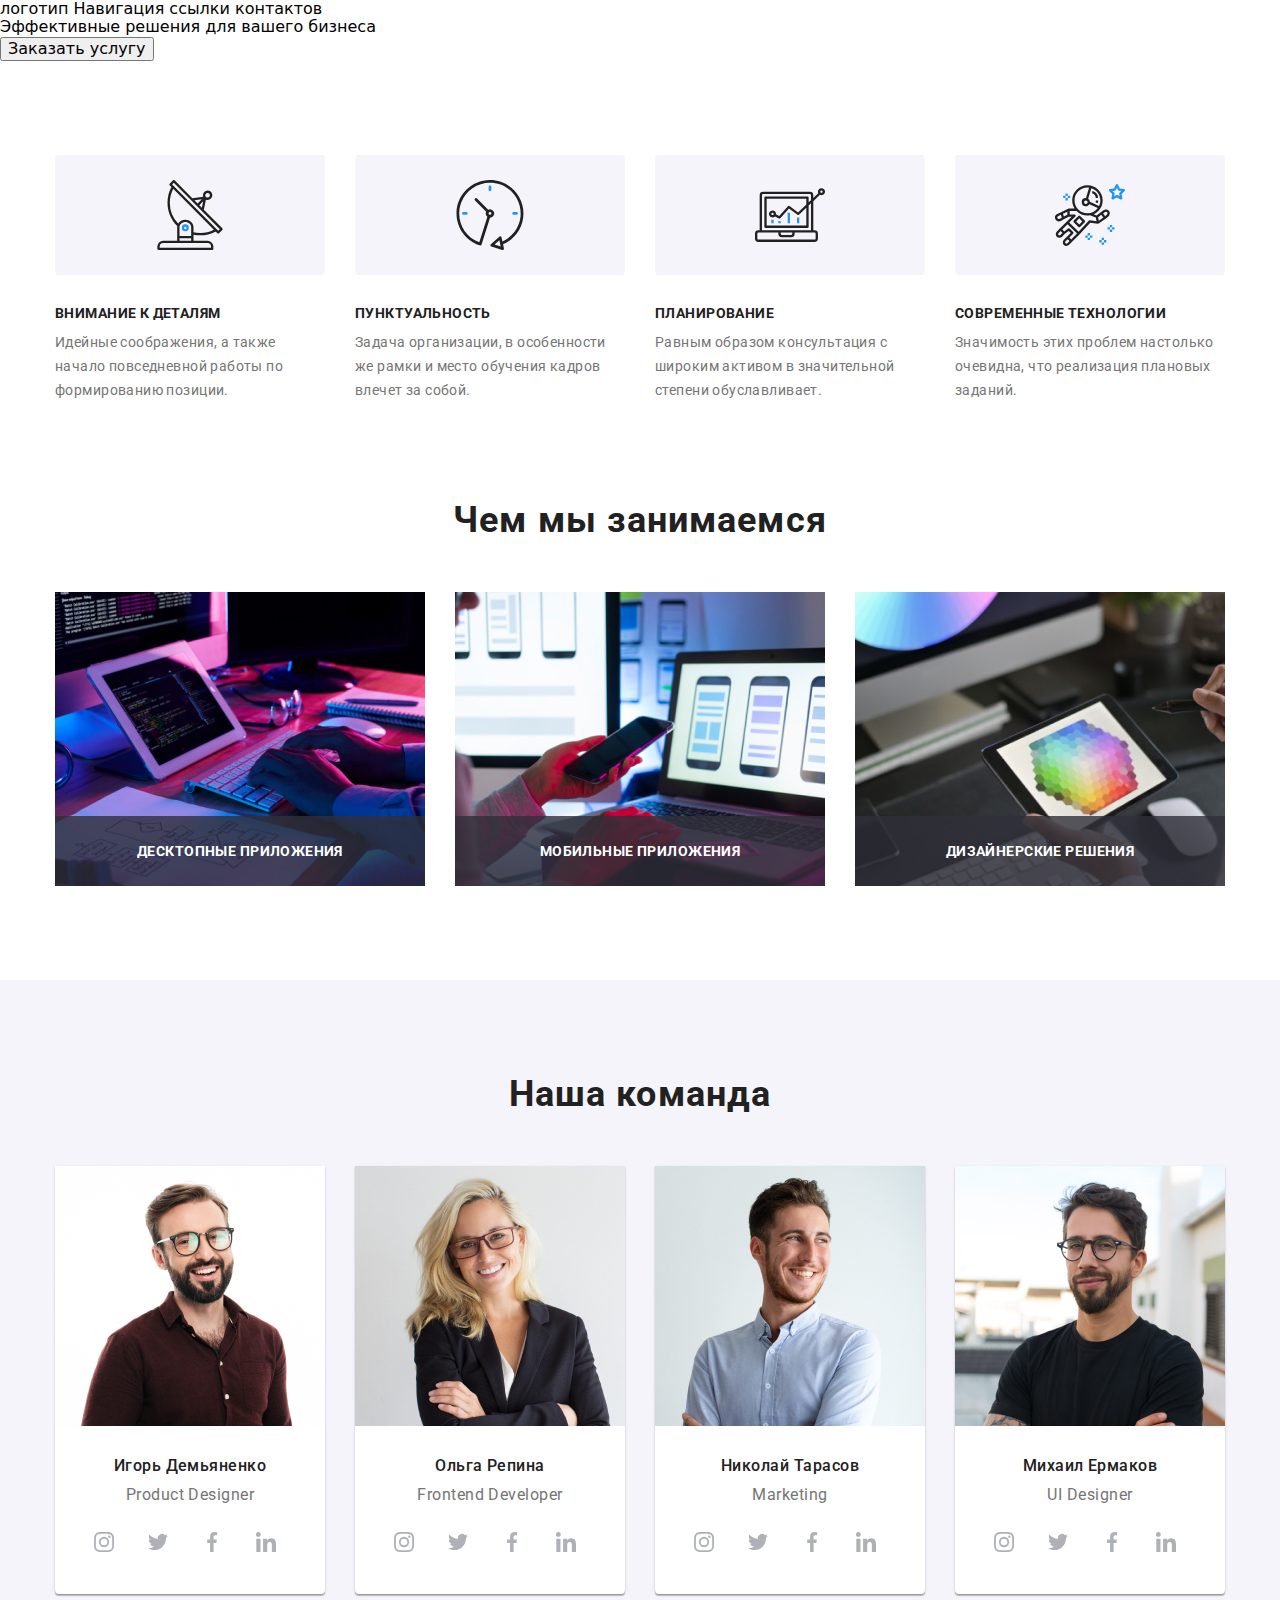
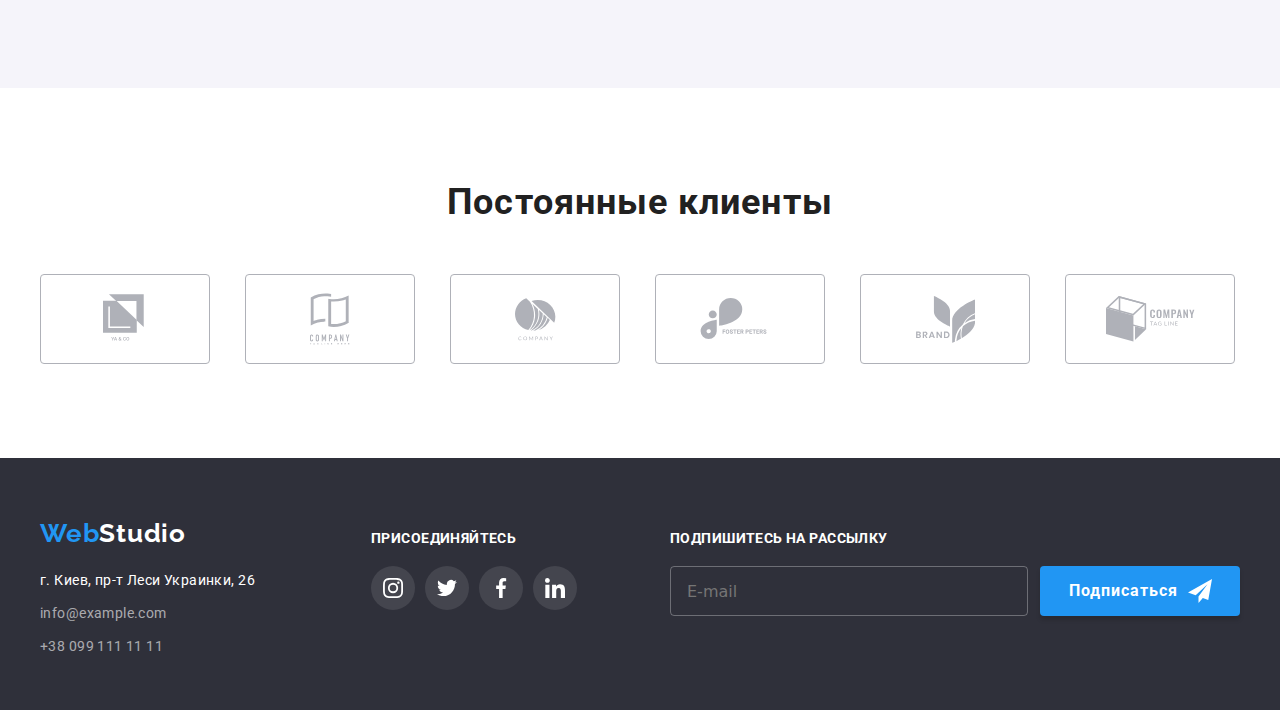
==== commit e79aa2f7: "Адаптивная верстка" ====
--- a/index.html
+++ b/index.html
@@ -57,7 +57,7 @@
         <!--Главный контент-->
         <main>
             <!--секция герой (баннер)-->
-            <!-- <section class="hero">
+            <section class="hero">
                 <div class="hero__conteiner">
                     <h1 class="hero__header visually-hidden">WebStudio</h1>
                     <p class="hero__title">Эффективные решения для вашего бизнеса</p>
@@ -65,7 +65,7 @@
                         <span class="hero__button-text">Заказать услугу</span>
                     </button>
                 </div>
-            </section> -->
+            </section>
             <!--секция особенности-->
             <section class="features">
                 <h2 class="features__header visually-hidden">Особенности</h2>
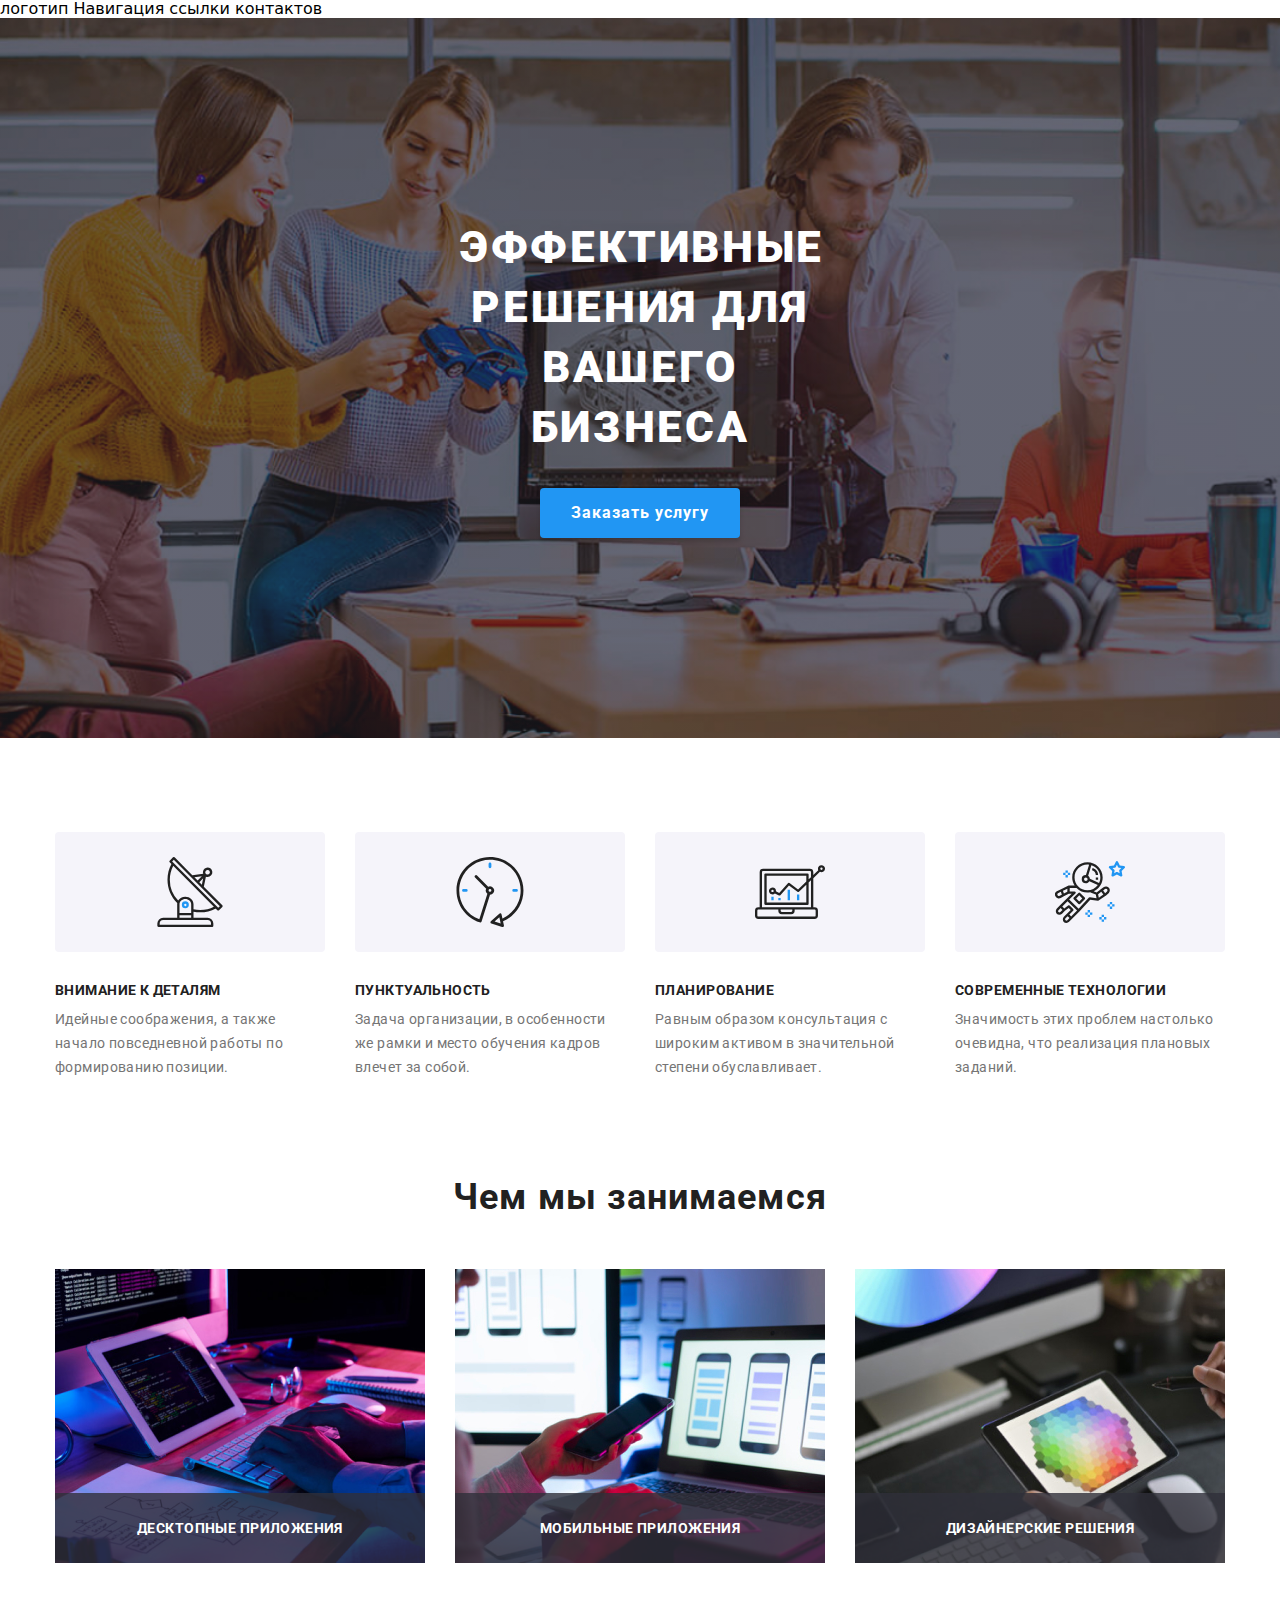
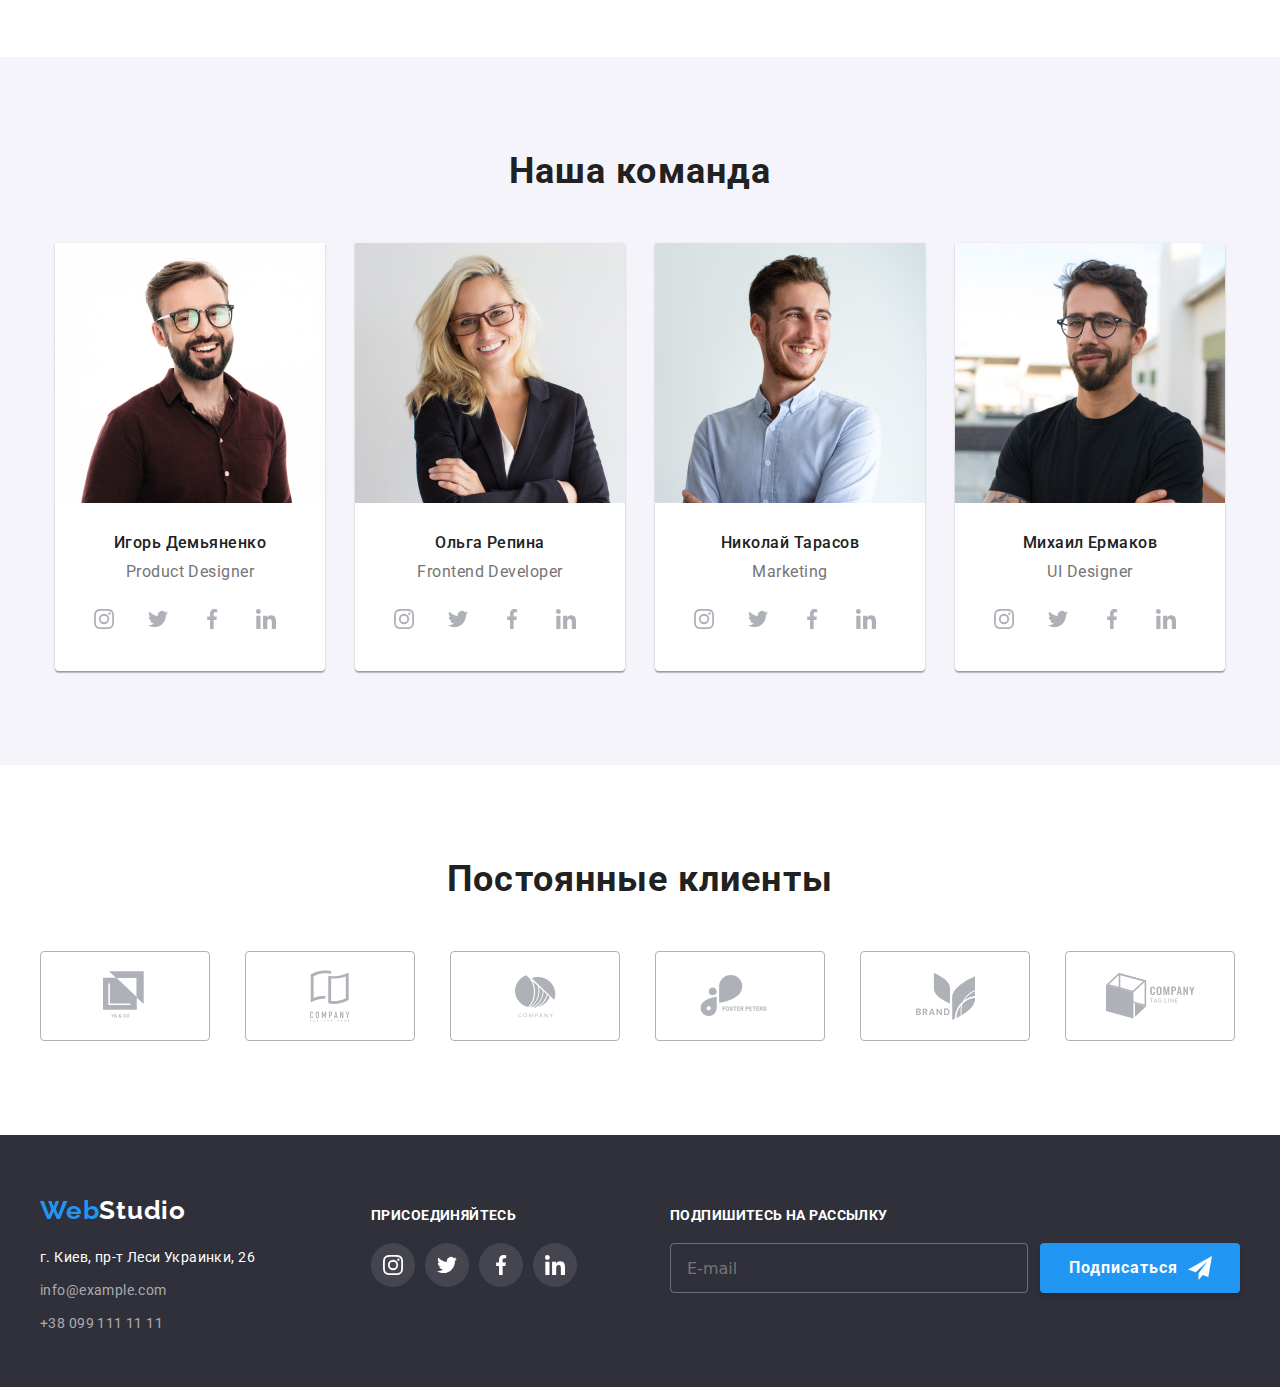
==== commit 67613ca5: "Адаптивная верстка" ====
--- a/index.html
+++ b/index.html
@@ -184,7 +184,7 @@
                                                     media="(min-width: 768px)">
                                     <source srcset="./images/main/our_team/mobile/igor_demyanko-1х.jpg 1x,
                                                     ./images/main/our_team/mobile/igor_demyanko-1х.webp 1x, 
-                                                    ./images/main/our_team/mobile/igor_demyanko-2х.jpg 2x
+                                                    ./images/main/our_team/mobile/igor_demyanko-2х.jpg 2x,
                                                     ./images/main/our_team/mobile/igor_demyanko-2х.webp 2x" 
                                                     media="(max-width: 767px)">
                                     <img src="./images/main/our_team/mobile/igor_demyanko-1х.jpg" alt="">
--- a/css/main.min.css
+++ b/css/main.min.css
@@ -1,2 +1,2 @@
-ul,li,p,figure,h1,h2,h3,p{margin:0px;padding:0px}ul{list-style:none}img{display:block;max-width:100%;height:auto}.main-page{margin:0 auto;overflow:hidden}@media screen and (min-width: 768px) and (max-width: 1199px){.main-page{margin:0 auto}}@media screen and (min-width: 1200px){.main-page{margin:0 auto 0 auto}}.logo{color:#000;width:145px;height:31px;text-decoration:none;font-family:"Raleway",sans-serif;font-style:normal;font-weight:bold;font-size:26px;line-height:1.192;letter-spacing:0.03em}.logo--footer{display:block;color:#fff}@media screen and (max-width: 1199px){.logo--footer{text-align:center;margin:0 auto}}@media screen and (min-width: 1200px){.logo--footer{margin:0 93px 20px 0}.logo--footer:focus{text-decoration:underline;outline:none}}.logo__first-word{color:#2196F3}.footer{background-color:#2F303A}.footer__section{width:100%;margin:0 auto;overflow:hidden}@media screen and (min-width: 768px){.footer__section{max-width:768px;height:463px}}@media screen and (min-width: 1200px){.footer__section{max-width:1600px;height:252px;margin:0 auto 0 auto}}.footer__conteiner{padding-top:60px;padding-bottom:60px}@media screen and (min-width: 768px){.footer__conteiner{display:-webkit-box;display:-ms-flexbox;display:flex;-ms-flex-wrap:wrap;flex-wrap:wrap;padding-left:76px;padding-right:89px}}@media screen and (min-width: 1200px){.footer__conteiner{display:-webkit-box;display:-ms-flexbox;display:flex;-webkit-box-pack:center;-ms-flex-pack:center;justify-content:center;max-width:1200px;margin:0 auto;padding:0}}.footer__links-conteiner{margin:0 auto}@media screen and (min-width: 768px){.footer__links-conteiner{margin:0 0 60px 0}}@media screen and (min-width: 1200px){.footer__links-conteiner{margin:0;padding-top:60px;padding-bottom:60px;margin-right:93px}}.footer__address{margin-top:20px}@media screen and (min-width: 768px){.footer__address{margin:20px 0 0 0}}@media screen and (min-width: 1200px){.footer__address{padding:0;margin:20px 0 0 0}}@media screen and (min-width: 1200px){.footer__address__list{padding:0;list-style:none}}.footer__address-contact{font-family:"Roboto",sans-serif;font-style:normal;font-weight:normal;font-size:14px;line-height:1.714;letter-spacing:0.03em}@media screen and (max-width: 1199px){.footer__address-contact{text-align:center}}@media screen and (min-width: 768px){.footer__address-contact:not(:last-child){margin-bottom:8px}}@media screen and (min-width: 1200px){.footer__address-contact:not(:last-child){margin-bottom:9px}}.footer__location-on-map{color:#fff;text-decoration:none}.footer__location-on-map:focus{text-decoration:underline;outline:none}.footer__contact-link{color:rgba(255,255,255,0.6);text-decoration:none}.footer__contact-link:focus{text-decoration:underline;outline:none}.social{width:206px;height:80px;margin:60px auto 0}@media screen and (min-width: 768px){.social{margin:0 0 102px auto}}@media screen and (min-width: 1200px){.social{margin:72px 0 100px 0}}.social__slogan{font-family:"Roboto",sans-serif;font-style:normal;font-weight:bold;font-size:14px;line-height:1.142;letter-spacing:0.03em;text-transform:uppercase;color:#fff}@media screen and (max-width: 1199px){.social__slogan{text-align:center}}.social__connect-list{display:-webkit-box;display:-ms-flexbox;display:flex;-webkit-box-align:center;-ms-flex-align:center;align-items:center;-webkit-box-pack:center;-ms-flex-pack:center;justify-content:center;margin-top:20px;list-style:none;padding:0}.social__connect-item:not(:last-child){margin-right:10px}.social__connect-link{display:-webkit-box;display:-ms-flexbox;display:flex;-webkit-box-align:center;-ms-flex-align:center;align-items:center;-webkit-box-pack:center;-ms-flex-pack:center;justify-content:center;width:44px;height:44px;border-radius:50%;background-color:rgba(255,255,255,0.1);color:#fff;-webkit-transition-property:background-color;transition-property:background-color;-webkit-transition-duration:250ms;transition-duration:250ms;-webkit-transition-timing-function:cubic-bezier(0.4, 0, 0.2, 1);transition-timing-function:cubic-bezier(0.4, 0, 0.2, 1)}.social__connect-link:focus,.social__connect-link:hover{border-radius:50%;background-color:#2196F3;outline:none}.social__connect-icon{width:20px;height:20px;fill:currentColor}.subscribe{display:block;max-width:450px;height:156px;margin:60px auto 0}@media screen and (min-width: 768px){.subscribe{margin:0 auto}}@media screen and (min-width: 1200px){.subscribe{max-width:570px;height:86px;margin:72px 0 94px 93px}}.subscribe__slogan{font-family:"Roboto",sans-serif;font-style:normal;font-weight:bold;font-size:14px;line-height:1.142;letter-spacing:0.03em;text-transform:uppercase;color:#fff}@media screen and (max-width: 1199px){.subscribe__slogan{text-align:center}}.subscribe__form{text-align:center}@media screen and (max-width: 1199px){.subscribe__form{text-align:center}}@media screen and (min-width: 1200px){.subscribe__form{display:-webkit-box;display:-ms-flexbox;display:flex}}.subscribe__input{width:450px;height:50px;margin-top:20px;padding-left:16px;border:1px solid rgba(255,255,255,0.3);border-radius:4px;background-color:transparent;color:#fff;-webkit-transition:border 250ms cubic-bezier(0.4, 0, 0.2, 1);transition:border 250ms cubic-bezier(0.4, 0, 0.2, 1)}.subscribe__input:focus{border:2px solid #2196F3;-webkit-transition:border 250ms cubic-bezier(0.4, 0, 0.2, 1);transition:border 250ms cubic-bezier(0.4, 0, 0.2, 1);outline:none}@media screen and (min-width: 1200px){.subscribe__input{width:358px}}.subscribe__button{display:-webkit-box;display:-ms-flexbox;display:flex;-webkit-box-align:center;-ms-flex-align:center;align-items:center;width:200px;height:50px;margin-top:20px;margin-left:auto;margin-right:auto;padding-left:29px;padding-right:28px;border:none;border-radius:4px;background-color:#2196F3;-webkit-box-shadow:0px 4px 4px rgba(0,0,0,0.15);box-shadow:0px 4px 4px rgba(0,0,0,0.15)}@media screen and (min-width: 1200px){.subscribe__button{margin-left:12px;margin-right:0}}.subscribe__button-text{font-family:"Roboto",sans-serif;font-style:normal;font-weight:bold;font-size:16px;line-height:1.875;letter-spacing:0.06em;color:#fff}.subscribe__button-icon{width:24px;height:24px;margin-left:10px}.features{margin:0 auto}@media screen and (max-width: 1199px){.features{margin:60px auto 60px auto}}@media screen and (min-width: 1200px){.features{max-width:1600px;min-height:251px;margin:94px auto 0 auto}}.visually-hidden{position:absolute;width:1px;height:1px;margin:-1px;border:0;padding:0;white-space:nowrap;-webkit-clip-path:inset(100%);clip-path:inset(100%);clip:rect(0 0 0 0);overflow:hidden}.features__conteiner{margin:0 auto 0 auto;padding:0}@media screen and (min-width: 768px){.features__conteiner{width:768px}}@media screen and (max-width: 1199px){.features__conteiner{padding:0 15px}}@media screen and (min-width: 1200px){.features__conteiner{width:1200px;margin:0 auto 0 auto;outline:1sx solid green}}.features__list{list-style:none;padding:0}@media screen and (min-width: 768px){.features__list{display:-webkit-box;display:-ms-flexbox;display:flex;-webkit-box-pack:center;-ms-flex-pack:center;justify-content:center;width:768px}}@media screen and (min-width: 768px) and (max-width: 1199px){.features__list{-ms-flex-wrap:wrap;flex-wrap:wrap;margin-left:-30px;margin-top:-30px}}@media screen and (min-width: 1200px){.features__list{display:-webkit-box;display:-ms-flexbox;display:flex;list-style:none;width:1200px}}.features__item{width:450px;margin:0 auto}@media screen and (max-width: 767px){.features__item:not(:last-child){margin-bottom:30px}}@media screen and (min-width: 768px) and (max-width: 1199px){.features__item{margin:0;width:354px;-ms-flex-preferred-size:calc(100% / 2 - 60px);flex-basis:calc(100% / 2 - 60px);margin-left:30px;margin-top:30px}}@media screen and (min-width: 1200px){.features__item{margin:0;width:270px}.features__item:not(:last-child){margin-right:30px}}.features__icon-box{display:-webkit-box;display:-ms-flexbox;display:flex;-webkit-box-align:center;-ms-flex-align:center;align-items:center;-webkit-box-pack:center;-ms-flex-pack:center;justify-content:center;width:450px;height:120px;border-radius:4px;background-color:#F5F4FA}@media screen and (min-width: 768px){.features__icon-box{width:354px}}@media screen and (min-width: 1200px){.features__icon-box{width:270px}}.features__icon{width:70px;height:70px}.features__item-head{margin-top:30px;font-family:"Roboto",sans-serif;font-style:normal;font-weight:bold;font-size:14px;line-height:1.142;letter-spacing:0.03em;text-transform:uppercase;color:#212121}@media screen and (max-width: 767px){.features__item-head{text-align:center}}.features__item-text{margin-top:10px;font-family:"Roboto",sans-serif;font-style:normal;font-weight:normal;font-size:14px;line-height:1.714;letter-spacing:0.03em;color:#757575}.we-are-doing{max-width:1600px;min-height:386px;margin:94px auto 0 auto}@media screen and (max-width: 1199px){.we-are-doing{display:none}}.we-are-doing__conteiner{width:1200px;margin:0 auto 0 auto}.we-are-doing__header{font-family:"Roboto",sans-serif;font-style:normal;font-weight:bold;font-size:36px;line-height:1.166;text-align:center;letter-spacing:0.03em;color:#212121;margin:0}.we-are-doing__list{display:-webkit-box;display:-ms-flexbox;display:flex;max-width:1170px;-webkit-box-pack:justify;-ms-flex-pack:justify;justify-content:space-between;list-style:none;margin:50px auto 0 auto;padding:0}.we-are-doing__item{position:relative}.we-are-doing__item:not(:last-child){margin-right:30px}.we-are-doing__item-lable{position:absolute;bottom:0;left:0;padding:27px 0 27px 0;width:370px;height:70px;background-color:rgba(47,48,58,0.8)}.we-are-doing___item-lable-text{margin:0;font-family:Roboto;font-style:normal;font-weight:bold;font-size:14px;line-height:1.142;text-align:center;letter-spacing:0.03em;text-transform:uppercase;color:#fff}.our-team{background-color:#F5F4FA}.our-team__conteiner{margin:0 auto}@media screen and (max-width: 1199px){.our-team__conteiner{padding:60px 15px 60px}}@media screen and (max-width: 767px){.our-team__conteiner{max-width:480px}}@media screen and (min-width: 768px){.our-team__conteiner{max-width:768px}}@media screen and (min-width: 1200px){.our-team__conteiner{max-width:1600px;min-height:708px;margin:94px auto 0 auto;padding-top:94px}}.our-team__head{font-family:"Roboto",sans-serif;font-style:normal;font-weight:bold;font-size:28px;line-height:1.178;text-align:center;letter-spacing:0.03em;color:#212121;margin-bottom:30px}@media screen and (min-width: 1200px){.our-team__head{margin:0 auto;font-size:36px;line-height:1.166}}.our-team__list{width:450px;margin:0 auto;padding:0;list-style:none}@media screen and (min-width: 768px) and (max-width: 1199px){.our-team__list{display:-webkit-box;display:-ms-flexbox;display:flex;-webkit-box-pack:center;-ms-flex-pack:center;justify-content:center;width:768px;-ms-flex-wrap:wrap;flex-wrap:wrap;margin-left:-30px;margin-top:-30px}}@media screen and (min-width: 1200px){.our-team__list{min-width:1200px;margin:0 auto 0;margin-top:50px;padding:0;list-style:none;display:-webkit-box;display:-ms-flexbox;display:flex;-webkit-box-pack:center;-ms-flex-pack:center;justify-content:center}}@media screen and (max-width: 767px){.our-team__item:not(:last-child){margin-bottom:30px}}@media screen and (min-width: 768px) and (max-width: 1199px){.our-team__item{-ms-flex-preferred-size:calc(100% / 2 - 60px);flex-basis:calc(100% / 2 - 60px);margin-left:30px;margin-top:30px;margin-bottom:0}}@media screen and (min-width: 1200px){.our-team__item:not(:last-child){margin-right:30px}}.our-team__card{width:450px;height:622px;margin:0;background-color:#FFFFFF;-webkit-box-shadow:0px 1px 3px rgba(0,0,0,0.12),0px 1px 1px rgba(0,0,0,0.14),0px 2px 1px rgba(0,0,0,0.2);box-shadow:0px 1px 3px rgba(0,0,0,0.12),0px 1px 1px rgba(0,0,0,0.14),0px 2px 1px rgba(0,0,0,0.2);border-radius:0px 0px 4px 4px}@media screen and (min-width: 768px){.our-team__card{width:354px;height:536px}}@media screen and (min-width: 1200px){.our-team__card{width:270px;height:428px}}.our-team__card-caption{padding-top:30px}.our-team__card-title{font-family:"Roboto",sans-serif;font-style:normal;font-weight:500;font-size:16px;line-height:19px;text-align:center;letter-spacing:0.03em;color:#212121}.our-team__card-specialty{font-family:"Roboto",sans-serif;font-style:normal;font-weight:normal;font-size:16px;line-height:19px;text-align:center;letter-spacing:0.03em;color:#757575;margin-top:10px}.our-team__social-list{display:-webkit-box;display:-ms-flexbox;display:flex;-webkit-box-align:center;-ms-flex-align:center;align-items:center;-webkit-box-pack:center;-ms-flex-pack:center;justify-content:center;width:206px;height:44px;margin:16px auto 24px auto;list-style:none;padding:0}.our-team__social-item{display:-webkit-box;display:-ms-flexbox;display:flex;-webkit-box-align:center;-ms-flex-align:center;align-items:center;-webkit-box-pack:center;-ms-flex-pack:center;justify-content:center;width:44px;height:44px;margin-right:10px}.our-team__social-link{width:44px;height:44px;padding:12px;background-color:transparent;border-radius:50%;color:#AFB1B8;-webkit-transition-property:background-color,color;transition-property:background-color,color;-webkit-transition-duration:250ms;transition-duration:250ms;-webkit-transition-timing-function:cubic-bezier(0.4, 0, 0.2, 1);transition-timing-function:cubic-bezier(0.4, 0, 0.2, 1)}.our-team__social-link:hover,.our-team__social-link:focus{background-color:#2196F3;border-radius:50%;color:#fff;-webkit-transition-property:background-color,color;transition-property:background-color,color;-webkit-transition-duration:250ms;transition-duration:250ms;-webkit-transition-timing-function:cubic-bezier(0.4, 0, 0.2, 1);transition-timing-function:cubic-bezier(0.4, 0, 0.2, 1);outline:none}.our-team__social-icon{width:20px;height:20px;fill:currentColor}.regular-customers{margin-top:60px;margin-left:auto;margin-right:auto}@media screen and (min-width: 1200px){.regular-customers{margin-top:94px;margin-bottom:94px;margin-left:auto;margin-right:auto}}.regular-customers__conteiner{margin:0 auto 60px}@media screen and (max-width: 767px){.regular-customers__conteiner{max-width:480px}}@media screen and (min-width: 768px){.regular-customers__conteiner{width:768px}}@media screen and (min-width: 1200px){.regular-customers__conteiner{margin:0 auto;min-width:1200px}}.regular-customers__head{font-family:"Roboto",sans-serif;font-style:normal;font-weight:bold;text-align:center;letter-spacing:0.03em;color:#212121}@media screen and (max-width: 1199px){.regular-customers__head{font-size:28px;line-height:1.178;margin-bottom:30px}}@media screen and (min-width: 1200px){.regular-customers__head{font-size:36px;line-height:1.166;margin-bottom:50px}}.regular-customers__list{display:-webkit-box;display:-ms-flexbox;display:flex;-webkit-box-pack:center;-ms-flex-pack:center;justify-content:center}@media screen and (max-width: 1199px){.regular-customers__list{-ms-flex-wrap:wrap;flex-wrap:wrap;margin-left:-30px;margin-top:-30px}}@media screen and (min-width: 1200px){.regular-customers__list{margin:0 auto}}.regular-customers__item{margin-left:30px;margin-top:30px}@media screen and (max-width: 767px){.regular-customers__item{-ms-flex-preferred-size:calc(100% / 2 - 60px);flex-basis:calc(100% / 2 - 60px)}}@media screen and (min-width: 768px){.regular-customers__item{-ms-flex-preferred-size:calc(100% / 3 - 90px);flex-basis:calc(100% / 3 - 90px)}}@media screen and (min-width: 1200px){.regular-customers__item{margin:0}.regular-customers__item:not(:last-child){margin-right:30px}}.regular-customer__link{display:-webkit-box;display:-ms-flexbox;display:flex;-webkit-box-align:center;-ms-flex-align:center;align-items:center;-webkit-box-pack:center;-ms-flex-pack:center;justify-content:center;color:#AFB1B8;border:1px solid;border-radius:4px;text-decoration:none;outline:none;-webkit-transition-property:color;transition-property:color;-webkit-transition-duration:250ms;transition-duration:250ms;-webkit-transition-timing-function:cubic-bezier(0.4, 0, 0.2, 1);transition-timing-function:cubic-bezier(0.4, 0, 0.2, 1)}.regular-customer__link:hover,.regular-customer__link:focus{color:#2196F3;border:1px solid;border-radius:4px;text-decoration:none;outline:none;-webkit-transition-property:color;transition-property:color;-webkit-transition-duration:250ms;transition-duration:250ms;-webkit-transition-timing-function:cubic-bezier(0.4, 0, 0.2, 1);transition-timing-function:cubic-bezier(0.4, 0, 0.2, 1)}@media screen and (max-width: 767px){.regular-customer__link{width:210px;height:90px}}@media screen and (min-width: 768px){.regular-customer__link{width:226px;height:90px}}@media screen and (min-width: 1200px){.regular-customer__link{width:170px;height:90px}}.regular-customers__icon{fill:currentColor}.regular-customers__icon--logo-1{width:45px;height:50px}.regular-customers__icon--logo-2{width:40px;height:52px}.regular-customers__icon--logo-3{width:41px;height:43px}.regular-customers__icon--logo-4{width:80px;height:42px}.regular-customers__icon--logo-5{width:59px;height:47px}.regular-customers__icon--logo-6{width:89px;height:46px}.backdrop{display:none}
+ul,li,p,figure,h1,h2,h3,p{margin:0px;padding:0px}ul{list-style:none}img{display:block;max-width:100%;height:auto}.main-page{margin:0 auto;overflow:hidden}@media screen and (min-width: 768px) and (max-width: 1199px){.main-page{margin:0 auto}}@media screen and (min-width: 1200px){.main-page{margin:0 auto 0 auto}}.logo{color:#000;width:145px;height:31px;text-decoration:none;font-family:"Raleway",sans-serif;font-style:normal;font-weight:bold;font-size:26px;line-height:1.192;letter-spacing:0.03em}.logo--footer{display:block;color:#fff}@media screen and (max-width: 1199px){.logo--footer{text-align:center;margin:0 auto}}@media screen and (min-width: 1200px){.logo--footer{margin:0 93px 20px 0}.logo--footer:focus{text-decoration:underline;outline:none}}.logo__first-word{color:#2196F3}.footer{background-color:#2F303A}.footer__section{width:100%;margin:0 auto;overflow:hidden}@media screen and (min-width: 768px){.footer__section{max-width:768px;height:463px}}@media screen and (min-width: 1200px){.footer__section{max-width:1600px;height:252px;margin:0 auto 0 auto}}.footer__conteiner{padding-top:60px;padding-bottom:60px}@media screen and (min-width: 768px){.footer__conteiner{display:-webkit-box;display:-ms-flexbox;display:flex;-ms-flex-wrap:wrap;flex-wrap:wrap;padding-left:76px;padding-right:89px}}@media screen and (min-width: 1200px){.footer__conteiner{display:-webkit-box;display:-ms-flexbox;display:flex;-webkit-box-pack:center;-ms-flex-pack:center;justify-content:center;max-width:1200px;margin:0 auto;padding:0}}.footer__links-conteiner{margin:0 auto}@media screen and (min-width: 768px){.footer__links-conteiner{margin:0 0 60px 0}}@media screen and (min-width: 1200px){.footer__links-conteiner{margin:0;padding-top:60px;padding-bottom:60px;margin-right:93px}}.footer__address{margin-top:20px}@media screen and (min-width: 768px){.footer__address{margin:20px 0 0 0}}@media screen and (min-width: 1200px){.footer__address{padding:0;margin:20px 0 0 0}}@media screen and (min-width: 1200px){.footer__address__list{padding:0;list-style:none}}.footer__address-contact{font-family:"Roboto",sans-serif;font-style:normal;font-weight:normal;font-size:14px;line-height:1.714;letter-spacing:0.03em}@media screen and (max-width: 1199px){.footer__address-contact{text-align:center}}@media screen and (min-width: 768px){.footer__address-contact:not(:last-child){margin-bottom:8px}}@media screen and (min-width: 1200px){.footer__address-contact:not(:last-child){margin-bottom:9px}}.footer__location-on-map{color:#fff;text-decoration:none}.footer__location-on-map:focus{text-decoration:underline;outline:none}.footer__contact-link{color:rgba(255,255,255,0.6);text-decoration:none}.footer__contact-link:focus{text-decoration:underline;outline:none}.social{width:206px;height:80px;margin:60px auto 0}@media screen and (min-width: 768px){.social{margin:0 0 102px auto}}@media screen and (min-width: 1200px){.social{margin:72px 0 100px 0}}.social__slogan{font-family:"Roboto",sans-serif;font-style:normal;font-weight:bold;font-size:14px;line-height:1.142;letter-spacing:0.03em;text-transform:uppercase;color:#fff}@media screen and (max-width: 1199px){.social__slogan{text-align:center}}.social__connect-list{display:-webkit-box;display:-ms-flexbox;display:flex;-webkit-box-align:center;-ms-flex-align:center;align-items:center;-webkit-box-pack:center;-ms-flex-pack:center;justify-content:center;margin-top:20px;list-style:none;padding:0}.social__connect-item:not(:last-child){margin-right:10px}.social__connect-link{display:-webkit-box;display:-ms-flexbox;display:flex;-webkit-box-align:center;-ms-flex-align:center;align-items:center;-webkit-box-pack:center;-ms-flex-pack:center;justify-content:center;width:44px;height:44px;border-radius:50%;background-color:rgba(255,255,255,0.1);color:#fff;-webkit-transition-property:background-color;transition-property:background-color;-webkit-transition-duration:250ms;transition-duration:250ms;-webkit-transition-timing-function:cubic-bezier(0.4, 0, 0.2, 1);transition-timing-function:cubic-bezier(0.4, 0, 0.2, 1)}.social__connect-link:focus,.social__connect-link:hover{border-radius:50%;background-color:#2196F3;outline:none}.social__connect-icon{width:20px;height:20px;fill:currentColor}.subscribe{display:block;max-width:450px;height:156px;margin:60px auto 0}@media screen and (min-width: 768px){.subscribe{margin:0 auto}}@media screen and (min-width: 1200px){.subscribe{max-width:570px;height:86px;margin:72px 0 94px 93px}}.subscribe__slogan{font-family:"Roboto",sans-serif;font-style:normal;font-weight:bold;font-size:14px;line-height:1.142;letter-spacing:0.03em;text-transform:uppercase;color:#fff}@media screen and (max-width: 1199px){.subscribe__slogan{text-align:center}}.subscribe__form{text-align:center}@media screen and (max-width: 1199px){.subscribe__form{text-align:center}}@media screen and (min-width: 1200px){.subscribe__form{display:-webkit-box;display:-ms-flexbox;display:flex}}.subscribe__input{width:450px;height:50px;margin-top:20px;padding-left:16px;border:1px solid rgba(255,255,255,0.3);border-radius:4px;background-color:transparent;color:#fff;-webkit-transition:border 250ms cubic-bezier(0.4, 0, 0.2, 1);transition:border 250ms cubic-bezier(0.4, 0, 0.2, 1)}.subscribe__input:focus{border:2px solid #2196F3;-webkit-transition:border 250ms cubic-bezier(0.4, 0, 0.2, 1);transition:border 250ms cubic-bezier(0.4, 0, 0.2, 1);outline:none}@media screen and (min-width: 1200px){.subscribe__input{width:358px}}.subscribe__button{display:-webkit-box;display:-ms-flexbox;display:flex;-webkit-box-align:center;-ms-flex-align:center;align-items:center;width:200px;height:50px;margin-top:20px;margin-left:auto;margin-right:auto;padding-left:29px;padding-right:28px;border:none;border-radius:4px;background-color:#2196F3;-webkit-box-shadow:0px 4px 4px rgba(0,0,0,0.15);box-shadow:0px 4px 4px rgba(0,0,0,0.15)}@media screen and (min-width: 1200px){.subscribe__button{margin-left:12px;margin-right:0}}.subscribe__button-text{font-family:"Roboto",sans-serif;font-style:normal;font-weight:bold;font-size:16px;line-height:1.875;letter-spacing:0.06em;color:#fff}.subscribe__button-icon{width:24px;height:24px;margin-left:10px}.hero{max-width:480px;min-height:400px;margin:0 auto 0 auto}@media screen and (min-width: 1200px){.hero{max-width:1600px;min-height:600px;margin:0 auto 0 auto}}.hero__conteiner{min-height:400px;margin-left:auto;margin-right:auto;padding-top:118px;padding-bottom:118px;background-color:var(--hero-background-color);background-size:480px 400px;background-position:center;background-repeat:no-repeat;background-image:-webkit-gradient(linear, left top, right top, from(rgba(47,48,58,0.4)), to(rgba(47,48,58,0.4))),url("../images/main/hero_background/mobile/hero-1x.jpg");background-image:linear-gradient(to right, rgba(47,48,58,0.4), rgba(47,48,58,0.4)),url("../images/main/hero_background/mobile/hero-1x.jpg")}@media screen and (min-device-pixel-ratio: 2), screen and (-webkit-min-device-pixel-ratio: 2), screen and (min-resolution: 192dpi), screen and (min-resolution: 2dppx){.hero__conteiner .box{background-image:url("../images/main/hero_background/mobile/hero-2x.jpg")}}@media screen and (min-width: 768px){.hero__conteiner{background-size:768px 400px;background-image:-webkit-gradient(linear, left top, right top, from(rgba(47,48,58,0.4)), to(rgba(47,48,58,0.4))),url("../images/main/hero_background/table/hero_tablet-1x.jpg");background-image:linear-gradient(to right, rgba(47,48,58,0.4), rgba(47,48,58,0.4)),url("../images/main/hero_background/table/hero_tablet-1x.jpg")}}@media screen and (min-width: 768px) and (min-device-pixel-ratio: 2), screen and (min-width: 768px) and (-webkit-min-device-pixel-ratio: 2), screen and (min-width: 768px) and (min-resolution: 192dpi), screen and (min-width: 768px) and (min-resolution: 2dppx){.hero__conteiner .box{background-image:url("../images/main/hero_background/table/hero_tablet-2x.jpg)")}}@media screen and (min-width: 1200px){.hero__conteiner{min-height:600px;margin-left:auto;margin-right:auto;padding-top:200px;padding-bottom:200px;background-size:cover;background-image:-webkit-gradient(linear, left top, right top, from(rgba(47,48,58,0.4)), to(rgba(47,48,58,0.4))),url("../images/main/hero_background/desktop/hero_desk-1x.jpg");background-image:linear-gradient(to right, rgba(47,48,58,0.4), rgba(47,48,58,0.4)),url("../images/main/hero_background/desktop/hero_desk-1x.jpg")}}@media screen and (min-width: 1200px) and (min-device-pixel-ratio: 2), screen and (min-width: 1200px) and (-webkit-min-device-pixel-ratio: 2), screen and (min-width: 1200px) and (min-resolution: 192dpi), screen and (min-width: 1200px) and (min-resolution: 2dppx){.hero__conteiner .box{background-image:url("../images/main/hero_background/desktop/hero_desk-2x.jpg)")}}.visually-hidden{position:absolute;width:1px;height:1px;margin:-1px;border:0;padding:0;white-space:nowrap;-webkit-clip-path:inset(100%);clip-path:inset(100%);clip:rect(0 0 0 0);overflow:hidden}.hero__title{width:360px;min-height:84px;margin-left:auto;margin-right:auto;margin-bottom:30px;font-family:"Roboto",sans-serif;font-style:normal;font-weight:900;font-size:26px;line-height:1.615;letter-spacing:0.06em;text-align:center;text-transform:uppercase;color:#fff}@media screen and (min-width: 1200px){.hero__title{width:696;min-height:120px;font-size:44px;line-height:1.363}}.hero__button{display:-webkit-box;display:-ms-flexbox;display:flex;-webkit-box-pack:center;-ms-flex-pack:center;justify-content:center;-webkit-box-align:center;-ms-flex-align:center;align-items:center;margin-left:auto;margin-right:auto;padding:0;width:200px;min-height:50px;-webkit-box-shadow:0px 4px 4px rgba(0,0,0,0.15);box-shadow:0px 4px 4px rgba(0,0,0,0.15);border-radius:4px;border:none;background-color:#2196F3}.hero__button-text{font-family:"Roboto",sans-serif;font-style:normal;font-weight:bold;font-size:16px;line-height:1.875;letter-spacing:0.06em;color:#fff}.features{margin:0 auto}@media screen and (max-width: 1199px){.features{margin:60px auto 60px auto}}@media screen and (min-width: 1200px){.features{max-width:1600px;min-height:251px;margin:94px auto 0 auto}}.visually-hidden{position:absolute;width:1px;height:1px;margin:-1px;border:0;padding:0;white-space:nowrap;-webkit-clip-path:inset(100%);clip-path:inset(100%);clip:rect(0 0 0 0);overflow:hidden}.features__conteiner{margin:0 auto 0 auto;padding:0}@media screen and (min-width: 768px){.features__conteiner{width:768px}}@media screen and (max-width: 1199px){.features__conteiner{padding:0 15px}}@media screen and (min-width: 1200px){.features__conteiner{width:1200px;margin:0 auto 0 auto;outline:1sx solid green}}.features__list{list-style:none;padding:0}@media screen and (min-width: 768px){.features__list{display:-webkit-box;display:-ms-flexbox;display:flex;-webkit-box-pack:center;-ms-flex-pack:center;justify-content:center;width:768px}}@media screen and (min-width: 768px) and (max-width: 1199px){.features__list{-ms-flex-wrap:wrap;flex-wrap:wrap;margin-left:-30px;margin-top:-30px}}@media screen and (min-width: 1200px){.features__list{display:-webkit-box;display:-ms-flexbox;display:flex;list-style:none;width:1200px}}.features__item{width:450px;margin:0 auto}@media screen and (max-width: 767px){.features__item:not(:last-child){margin-bottom:30px}}@media screen and (min-width: 768px) and (max-width: 1199px){.features__item{margin:0;width:354px;-ms-flex-preferred-size:calc(100% / 2 - 60px);flex-basis:calc(100% / 2 - 60px);margin-left:30px;margin-top:30px}}@media screen and (min-width: 1200px){.features__item{margin:0;width:270px}.features__item:not(:last-child){margin-right:30px}}.features__icon-box{display:-webkit-box;display:-ms-flexbox;display:flex;-webkit-box-align:center;-ms-flex-align:center;align-items:center;-webkit-box-pack:center;-ms-flex-pack:center;justify-content:center;width:450px;height:120px;border-radius:4px;background-color:#F5F4FA}@media screen and (min-width: 768px){.features__icon-box{width:354px}}@media screen and (min-width: 1200px){.features__icon-box{width:270px}}.features__icon{width:70px;height:70px}.features__item-head{margin-top:30px;font-family:"Roboto",sans-serif;font-style:normal;font-weight:bold;font-size:14px;line-height:1.142;letter-spacing:0.03em;text-transform:uppercase;color:#212121}@media screen and (max-width: 767px){.features__item-head{text-align:center}}.features__item-text{margin-top:10px;font-family:"Roboto",sans-serif;font-style:normal;font-weight:normal;font-size:14px;line-height:1.714;letter-spacing:0.03em;color:#757575}.we-are-doing{max-width:1600px;min-height:386px;margin:94px auto 0 auto}@media screen and (max-width: 1199px){.we-are-doing{display:none}}.we-are-doing__conteiner{width:1200px;margin:0 auto 0 auto}.we-are-doing__header{font-family:"Roboto",sans-serif;font-style:normal;font-weight:bold;font-size:36px;line-height:1.166;text-align:center;letter-spacing:0.03em;color:#212121;margin:0}.we-are-doing__list{display:-webkit-box;display:-ms-flexbox;display:flex;max-width:1170px;-webkit-box-pack:justify;-ms-flex-pack:justify;justify-content:space-between;list-style:none;margin:50px auto 0 auto;padding:0}.we-are-doing__item{position:relative}.we-are-doing__item:not(:last-child){margin-right:30px}.we-are-doing__item-lable{position:absolute;bottom:0;left:0;padding:27px 0 27px 0;width:370px;height:70px;background-color:rgba(47,48,58,0.8)}.we-are-doing___item-lable-text{margin:0;font-family:Roboto;font-style:normal;font-weight:bold;font-size:14px;line-height:1.142;text-align:center;letter-spacing:0.03em;text-transform:uppercase;color:#fff}.our-team{background-color:#F5F4FA}.our-team__conteiner{margin:0 auto}@media screen and (max-width: 1199px){.our-team__conteiner{padding:60px 15px 60px}}@media screen and (max-width: 767px){.our-team__conteiner{max-width:480px}}@media screen and (min-width: 768px){.our-team__conteiner{max-width:768px}}@media screen and (min-width: 1200px){.our-team__conteiner{max-width:1600px;min-height:708px;margin:94px auto 0 auto;padding-top:94px}}.our-team__head{font-family:"Roboto",sans-serif;font-style:normal;font-weight:bold;font-size:28px;line-height:1.178;text-align:center;letter-spacing:0.03em;color:#212121;margin-bottom:30px}@media screen and (min-width: 1200px){.our-team__head{margin:0 auto;font-size:36px;line-height:1.166}}.our-team__list{width:450px;margin:0 auto;padding:0;list-style:none}@media screen and (min-width: 768px) and (max-width: 1199px){.our-team__list{display:-webkit-box;display:-ms-flexbox;display:flex;-webkit-box-pack:center;-ms-flex-pack:center;justify-content:center;width:768px;-ms-flex-wrap:wrap;flex-wrap:wrap;margin-left:-30px;margin-top:-30px}}@media screen and (min-width: 1200px){.our-team__list{min-width:1200px;margin:0 auto 0;margin-top:50px;padding:0;list-style:none;display:-webkit-box;display:-ms-flexbox;display:flex;-webkit-box-pack:center;-ms-flex-pack:center;justify-content:center}}@media screen and (max-width: 767px){.our-team__item:not(:last-child){margin-bottom:30px}}@media screen and (min-width: 768px) and (max-width: 1199px){.our-team__item{-ms-flex-preferred-size:calc(100% / 2 - 60px);flex-basis:calc(100% / 2 - 60px);margin-left:30px;margin-top:30px;margin-bottom:0}}@media screen and (min-width: 1200px){.our-team__item:not(:last-child){margin-right:30px}}.our-team__card{width:450px;height:622px;margin:0;background-color:#FFFFFF;-webkit-box-shadow:0px 1px 3px rgba(0,0,0,0.12),0px 1px 1px rgba(0,0,0,0.14),0px 2px 1px rgba(0,0,0,0.2);box-shadow:0px 1px 3px rgba(0,0,0,0.12),0px 1px 1px rgba(0,0,0,0.14),0px 2px 1px rgba(0,0,0,0.2);border-radius:0px 0px 4px 4px}@media screen and (min-width: 768px){.our-team__card{width:354px;height:536px}}@media screen and (min-width: 1200px){.our-team__card{width:270px;height:428px}}.our-team__card-caption{padding-top:30px}.our-team__card-title{font-family:"Roboto",sans-serif;font-style:normal;font-weight:500;font-size:16px;line-height:19px;text-align:center;letter-spacing:0.03em;color:#212121}.our-team__card-specialty{font-family:"Roboto",sans-serif;font-style:normal;font-weight:normal;font-size:16px;line-height:19px;text-align:center;letter-spacing:0.03em;color:#757575;margin-top:10px}.our-team__social-list{display:-webkit-box;display:-ms-flexbox;display:flex;-webkit-box-align:center;-ms-flex-align:center;align-items:center;-webkit-box-pack:center;-ms-flex-pack:center;justify-content:center;width:206px;height:44px;margin:16px auto 24px auto;list-style:none;padding:0}.our-team__social-item{display:-webkit-box;display:-ms-flexbox;display:flex;-webkit-box-align:center;-ms-flex-align:center;align-items:center;-webkit-box-pack:center;-ms-flex-pack:center;justify-content:center;width:44px;height:44px;margin-right:10px}.our-team__social-link{width:44px;height:44px;padding:12px;background-color:transparent;border-radius:50%;color:#AFB1B8;-webkit-transition-property:background-color,color;transition-property:background-color,color;-webkit-transition-duration:250ms;transition-duration:250ms;-webkit-transition-timing-function:cubic-bezier(0.4, 0, 0.2, 1);transition-timing-function:cubic-bezier(0.4, 0, 0.2, 1)}.our-team__social-link:hover,.our-team__social-link:focus{background-color:#2196F3;border-radius:50%;color:#fff;-webkit-transition-property:background-color,color;transition-property:background-color,color;-webkit-transition-duration:250ms;transition-duration:250ms;-webkit-transition-timing-function:cubic-bezier(0.4, 0, 0.2, 1);transition-timing-function:cubic-bezier(0.4, 0, 0.2, 1);outline:none}.our-team__social-icon{width:20px;height:20px;fill:currentColor}.regular-customers{margin-top:60px;margin-left:auto;margin-right:auto}@media screen and (min-width: 1200px){.regular-customers{margin-top:94px;margin-bottom:94px;margin-left:auto;margin-right:auto}}.regular-customers__conteiner{margin:0 auto 60px}@media screen and (max-width: 767px){.regular-customers__conteiner{max-width:480px}}@media screen and (min-width: 768px){.regular-customers__conteiner{width:768px}}@media screen and (min-width: 1200px){.regular-customers__conteiner{margin:0 auto;min-width:1200px}}.regular-customers__head{font-family:"Roboto",sans-serif;font-style:normal;font-weight:bold;text-align:center;letter-spacing:0.03em;color:#212121}@media screen and (max-width: 1199px){.regular-customers__head{font-size:28px;line-height:1.178;margin-bottom:30px}}@media screen and (min-width: 1200px){.regular-customers__head{font-size:36px;line-height:1.166;margin-bottom:50px}}.regular-customers__list{display:-webkit-box;display:-ms-flexbox;display:flex;-webkit-box-pack:center;-ms-flex-pack:center;justify-content:center}@media screen and (max-width: 1199px){.regular-customers__list{-ms-flex-wrap:wrap;flex-wrap:wrap;margin-left:-30px;margin-top:-30px}}@media screen and (min-width: 1200px){.regular-customers__list{margin:0 auto}}.regular-customers__item{margin-left:30px;margin-top:30px}@media screen and (max-width: 767px){.regular-customers__item{-ms-flex-preferred-size:calc(100% / 2 - 60px);flex-basis:calc(100% / 2 - 60px)}}@media screen and (min-width: 768px){.regular-customers__item{-ms-flex-preferred-size:calc(100% / 3 - 90px);flex-basis:calc(100% / 3 - 90px)}}@media screen and (min-width: 1200px){.regular-customers__item{margin:0}.regular-customers__item:not(:last-child){margin-right:30px}}.regular-customer__link{display:-webkit-box;display:-ms-flexbox;display:flex;-webkit-box-align:center;-ms-flex-align:center;align-items:center;-webkit-box-pack:center;-ms-flex-pack:center;justify-content:center;color:#AFB1B8;border:1px solid;border-radius:4px;text-decoration:none;outline:none;-webkit-transition-property:color;transition-property:color;-webkit-transition-duration:250ms;transition-duration:250ms;-webkit-transition-timing-function:cubic-bezier(0.4, 0, 0.2, 1);transition-timing-function:cubic-bezier(0.4, 0, 0.2, 1)}.regular-customer__link:hover,.regular-customer__link:focus{color:#2196F3;border:1px solid;border-radius:4px;text-decoration:none;outline:none;-webkit-transition-property:color;transition-property:color;-webkit-transition-duration:250ms;transition-duration:250ms;-webkit-transition-timing-function:cubic-bezier(0.4, 0, 0.2, 1);transition-timing-function:cubic-bezier(0.4, 0, 0.2, 1)}@media screen and (max-width: 767px){.regular-customer__link{width:210px;height:90px}}@media screen and (min-width: 768px){.regular-customer__link{width:226px;height:90px}}@media screen and (min-width: 1200px){.regular-customer__link{width:170px;height:90px}}.regular-customers__icon{fill:currentColor}.regular-customers__icon--logo-1{width:45px;height:50px}.regular-customers__icon--logo-2{width:40px;height:52px}.regular-customers__icon--logo-3{width:41px;height:43px}.regular-customers__icon--logo-4{width:80px;height:42px}.regular-customers__icon--logo-5{width:59px;height:47px}.regular-customers__icon--logo-6{width:89px;height:46px}.backdrop{position:fixed;top:0;left:0;width:100%;height:100%;opacity:1;-webkit-transform:scale(1);transform:scale(1);-webkit-transition:opacity 1000ms cubic-bezier(0.4, 0, 0.2, 1) 250ms;transition:opacity 1000ms cubic-bezier(0.4, 0, 0.2, 1) 250ms;background-color:rgba(0,0,0,0.5)}.is-hidden{opacity:0;pointer-events:none;-webkit-transform:scale(0);transform:scale(0);-webkit-transition:opacity 750ms cubic-bezier(0.4, 0, 0.2, 1),-webkit-transform 1000ms cubic-bezier(0.4, 0, 0.2, 1);transition:opacity 750ms cubic-bezier(0.4, 0, 0.2, 1),-webkit-transform 1000ms cubic-bezier(0.4, 0, 0.2, 1);transition:transform 1000ms cubic-bezier(0.4, 0, 0.2, 1),opacity 750ms cubic-bezier(0.4, 0, 0.2, 1);transition:transform 1000ms cubic-bezier(0.4, 0, 0.2, 1),opacity 750ms cubic-bezier(0.4, 0, 0.2, 1),-webkit-transform 1000ms cubic-bezier(0.4, 0, 0.2, 1)}.modal{position:absolute;top:50%;left:50%;-webkit-transform:translate(-50%, -50%) scale(1) perspective(500px) rotateY(0deg);transform:translate(-50%, -50%) scale(1) perspective(500px) rotateY(0deg);-webkit-transition:opacity 250ms cubic-bezier(0.4, 0, 0.2, 1),-webkit-transform 750ms cubic-bezier(0.4, 0, 0.2, 1);transition:opacity 250ms cubic-bezier(0.4, 0, 0.2, 1),-webkit-transform 750ms cubic-bezier(0.4, 0, 0.2, 1);transition:transform 750ms cubic-bezier(0.4, 0, 0.2, 1),opacity 250ms cubic-bezier(0.4, 0, 0.2, 1);transition:transform 750ms cubic-bezier(0.4, 0, 0.2, 1),opacity 250ms cubic-bezier(0.4, 0, 0.2, 1),-webkit-transform 750ms cubic-bezier(0.4, 0, 0.2, 1);padding:40px;width:450px;height:609px;background-color:#fff;border-radius:4px}@media screen and (min-width: 1200px){.modal{width:528px;height:581px}}.backdrop.is-hidden>.modal{position:absolute;top:50%;left:50%;-webkit-transform:translate(-50%, -50%) scale(0) perspective(500px) rotateY(90deg);transform:translate(-50%, -50%) scale(0) perspective(500px) rotateY(90deg);-webkit-transition:opacity 500ms cubic-bezier(0.4, 0, 0.2, 1),-webkit-transform 750ms cubic-bezier(0.4, 0, 0.2, 1);transition:opacity 500ms cubic-bezier(0.4, 0, 0.2, 1),-webkit-transform 750ms cubic-bezier(0.4, 0, 0.2, 1);transition:transform 750ms cubic-bezier(0.4, 0, 0.2, 1),opacity 500ms cubic-bezier(0.4, 0, 0.2, 1);transition:transform 750ms cubic-bezier(0.4, 0, 0.2, 1),opacity 500ms cubic-bezier(0.4, 0, 0.2, 1),-webkit-transform 750ms cubic-bezier(0.4, 0, 0.2, 1);padding:40px;width:528px;height:581px;background-color:#fff;border-radius:4px}.modal__round-button-close{position:fixed;top:8px;right:8px;width:30px;height:30px;border:1px solid rgba(0,0,0,0.1);border-radius:50%;background-color:#fff;display:-webkit-box;display:-ms-flexbox;display:flex;-webkit-box-align:center;-ms-flex-align:center;align-items:center;-webkit-box-pack:center;-ms-flex-pack:center;justify-content:center}.modal__round-button-close:focus{outline:none;border:1px solid #000;border-radius:50%;background-color:#fff}.modal__close-icon{width:12px;height:12px}.modal__round-button-close:hover>.modal__close-icon,.modal__round-button-close:focus>.modal__close-icon{fill:#2196F3;-webkit-transition:fill 250ms cubic-bezier(0.4, 0, 0.2, 1);transition:fill 250ms cubic-bezier(0.4, 0, 0.2, 1)}.modal__head{width:370px;font-family:"Roboto",sans-serif;font-style:normal;font-weight:bold;font-size:20px;line-height:1.15;letter-spacing:0.03em;color:#212121;margin:0}@media screen and (max-width: 1199px){.modal__head{text-align:center}}@media screen and (min-width: 1200px){.modal__head{width:448px;height:23px}}.form{width:370px;height:342px;margin-top:10px}@media screen and (min-width: 1200px){.form{width:448px;height:342px;margin-top:12px}}.form__blok{position:relative;width:370px;height:58px;margin-top:10px}@media screen and (min-width: 1200px){.form__blok{width:448px;height:58px}}.form__lable{font-family:"Roboto",sans-serif;font-style:normal;font-weight:normal;font-size:12px;line-height:1.166;color:#757575}.form__input{width:370px;margin-top:4px;border-radius:4px;border:1px solid rgba(33,33,33,0.2);padding:11px 11px 11px 42px;-webkit-transition-property:border-color;transition-property:border-color;-webkit-transition-duration:250ms;transition-duration:250ms;-webkit-transition-timing-function:cubic-bezier(0.4, 0, 0.2, 1);transition-timing-function:cubic-bezier(0.4, 0, 0.2, 1)}@media screen and (min-width: 1200px){.form__input{width:448px}}.form__input:focus{outline:none;border:1px solid #2196F3;border-radius:4px;padding-left:42px;-webkit-transition-property:border-color;transition-property:border-color;-webkit-transition-duration:250ms;transition-duration:250ms;-webkit-transition-timing-function:cubic-bezier(0.4, 0, 0.2, 1);transition-timing-function:cubic-bezier(0.4, 0, 0.2, 1)}.form__input-icon{position:absolute;left:15px;top:35px;width:18px;height:18px;fill:#212121;-webkit-transition-property:fill;transition-property:fill;-webkit-transition-duration:250ms;transition-duration:250ms;-webkit-transition-timing-function:cubic-bezier(0.4, 0, 0.2, 1);transition-timing-function:cubic-bezier(0.4, 0, 0.2, 1)}.form__input:focus ~ .form__input-icon{fill:#2196F3;-webkit-transition-property:fill;transition-property:fill;-webkit-transition-duration:250ms;transition-duration:250ms;-webkit-transition-timing-function:cubic-bezier(0.4, 0, 0.2, 1);transition-timing-function:cubic-bezier(0.4, 0, 0.2, 1)}.form__commits{width:370px;margin-top:10px}@media screen and (min-width: 1200px){.form__commits{width:448px}}.form__commits::-webkit-input-placeholder{font-family:"Roboto",sans-serif;font-style:normal;font-weight:normal;font-size:12px;line-height:1.166;letter-spacing:0.01em;color:rgba(117,117,117,0.5)}.form__commits:-ms-input-placeholder{font-family:"Roboto",sans-serif;font-style:normal;font-weight:normal;font-size:12px;line-height:1.166;letter-spacing:0.01em;color:rgba(117,117,117,0.5)}.form__commits::-ms-input-placeholder{font-family:"Roboto",sans-serif;font-style:normal;font-weight:normal;font-size:12px;line-height:1.166;letter-spacing:0.01em;color:rgba(117,117,117,0.5)}.form__commits::placeholder{font-family:"Roboto",sans-serif;font-style:normal;font-weight:normal;font-size:12px;line-height:1.166;letter-spacing:0.01em;color:rgba(117,117,117,0.5)}.form__area-commits{width:370px;height:138px;resize:none;padding:12px 16px;margin-top:4px;border-radius:4px;border:1px solid rgba(33,33,33,0.2);-webkit-transition-property:border-color;transition-property:border-color;-webkit-transition-duration:250ms;transition-duration:250ms;-webkit-transition-timing-function:cubic-bezier(0.4, 0, 0.2, 1);transition-timing-function:cubic-bezier(0.4, 0, 0.2, 1)}@media screen and (min-width: 1200px){.form__area-commits{width:448px;height:120px}}.form__area-commits:focus{width:370px;height:138px;resize:none;padding:12px 16px;margin-top:4px;border-radius:4px;border:1px solid #2196F3;outline:none;-webkit-transition-property:border-color;transition-property:border-color;-webkit-transition-duration:250ms;transition-duration:250ms;-webkit-transition-timing-function:cubic-bezier(0.4, 0, 0.2, 1);transition-timing-function:cubic-bezier(0.4, 0, 0.2, 1)}@media screen and (min-width: 1200px){.form__area-commits:focus{width:448px;height:120px}}.form__checkbox{position:relative;width:370px;height:15px;margin:20px auto 0}@media screen and (min-width: 1200px){.form__checkbox{width:448px;height:24px}}.form__checkbox input[type='checkbox']{position:absolute;width:1px;height:1px;margin:-1px;border:0;padding:0;white-space:nowrap;-webkit-clip-path:inset(100%);clip-path:inset(100%);clip:rect(0 0 0 0);overflow:hidden}.form__checkbox-lable{margin-left:24px;font-family:"Roboto",sans-serif;font-style:normal;font-weight:normal;font-size:12px;line-height:1.166;letter-spacing:0.03em;color:#757575}@media screen and (min-width: 1200px){.form__checkbox-lable{font-size:14px;line-height:1.714}}.form__checkbox-icon{position:absolute;top:50%;left:0;-webkit-transform:translateY(-50%);transform:translateY(-50%);width:16px;height:15px;background-color:#fff;border:2px solid #212121;border-radius:2px;-webkit-transition:background-color 250ms cubic-bezier(0.4, 0, 0.2, 1),border 250ms cubic-bezier(0.4, 0, 0.2, 1);transition:background-color 250ms cubic-bezier(0.4, 0, 0.2, 1),border 250ms cubic-bezier(0.4, 0, 0.2, 1)}.form__checkbox input[type='checkbox']:checked+.form__checkbox-icon{position:absolute;top:50%;left:0;-webkit-transform:translateY(-50%);transform:translateY(-50%);width:16px;height:15px;background-image:url(".././images/icon-check.svg");background-size:contain;background-origin:border-box;background-color:#2196F3;border:2px solid transparent;border-radius:2px;-webkit-transition:background-color 250ms cubic-bezier(0.4, 0, 0.2, 1),border 250ms cubic-bezier(0.4, 0, 0.2, 1);transition:background-color 250ms cubic-bezier(0.4, 0, 0.2, 1),border 250ms cubic-bezier(0.4, 0, 0.2, 1)}.form__checkbox-link{font-family:"Roboto",sans-serif;font-style:normal;font-weight:normal;font-size:12px;line-height:1.166;letter-spacing:0.03em;color:#2196F3}@media screen and (min-width: 1200px){.form__checkbox-link{font-size:14px;line-height:1.714}}.form__button{display:-webkit-box;display:-ms-flexbox;display:flex;-webkit-box-align:center;-ms-flex-align:center;align-items:center;width:200px;height:50px;margin:30px auto 0 auto;padding:0;border:0;border-radius:4px;background-color:#2196F3;-webkit-box-shadow:0px 4px 4px rgba(0,0,0,0.15);box-shadow:0px 4px 4px rgba(0,0,0,0.15);-webkit-transition-property:background-color;transition-property:background-color;-webkit-transition-duration:250ms;transition-duration:250ms;-webkit-transition-timing-function:cubic-bezier(0.4, 0, 0.2, 1);transition-timing-function:cubic-bezier(0.4, 0, 0.2, 1)}.form__button:hover{display:-webkit-box;display:-ms-flexbox;display:flex;-webkit-box-align:center;-ms-flex-align:center;align-items:center;width:200px;height:50px;margin:30px auto 0 auto;padding:0;border:0;border-radius:4px;background-color:#188CE8;-webkit-box-shadow:0px 4px 4px rgba(0,0,0,0.15);box-shadow:0px 4px 4px rgba(0,0,0,0.15);-webkit-transition-property:background-color;transition-property:background-color;-webkit-transition-duration:250ms;transition-duration:250ms;-webkit-transition-timing-function:cubic-bezier(0.4, 0, 0.2, 1);transition-timing-function:cubic-bezier(0.4, 0, 0.2, 1)}.form__button-text{margin-left:auto;margin-right:auto;font-family:"Roboto",sans-serif;font-style:normal;font-weight:bold;font-size:16px;line-height:1.875;color:#fff}
 /*# sourceMappingURL=main.min.css.map */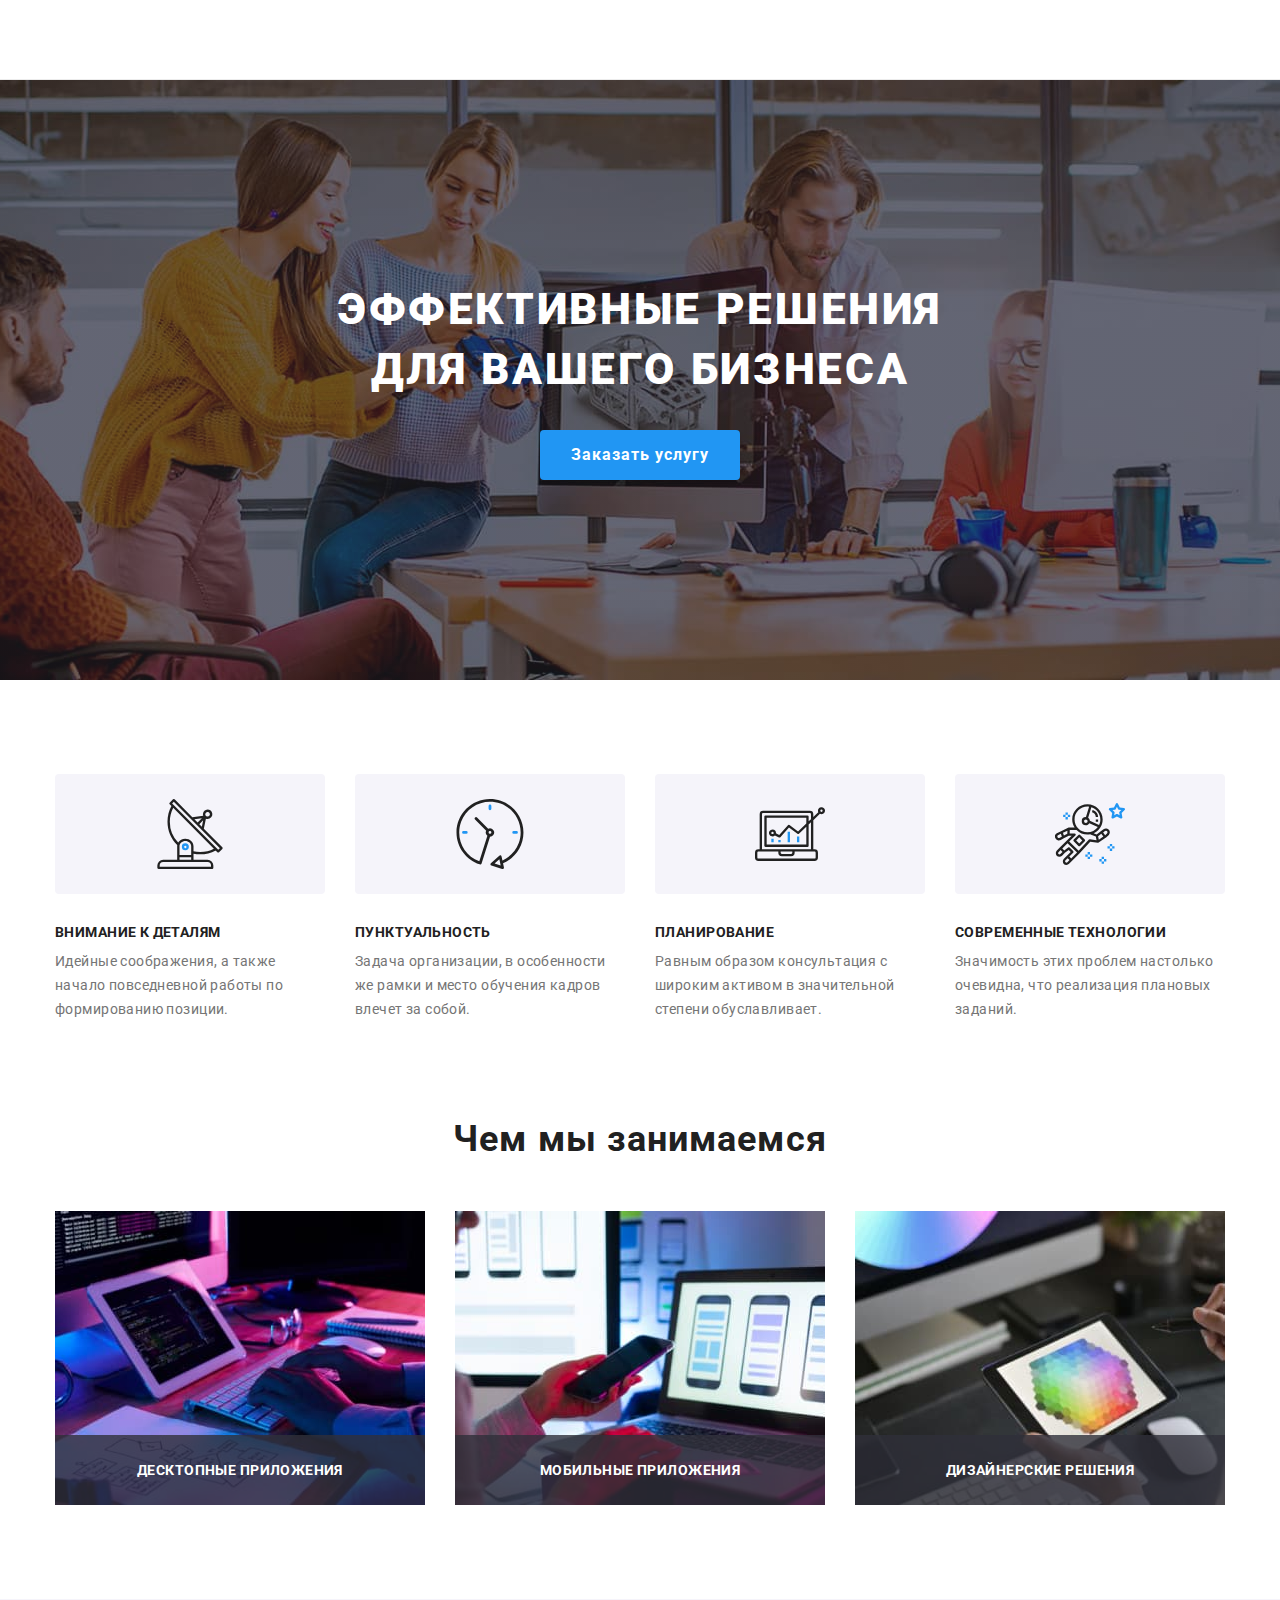
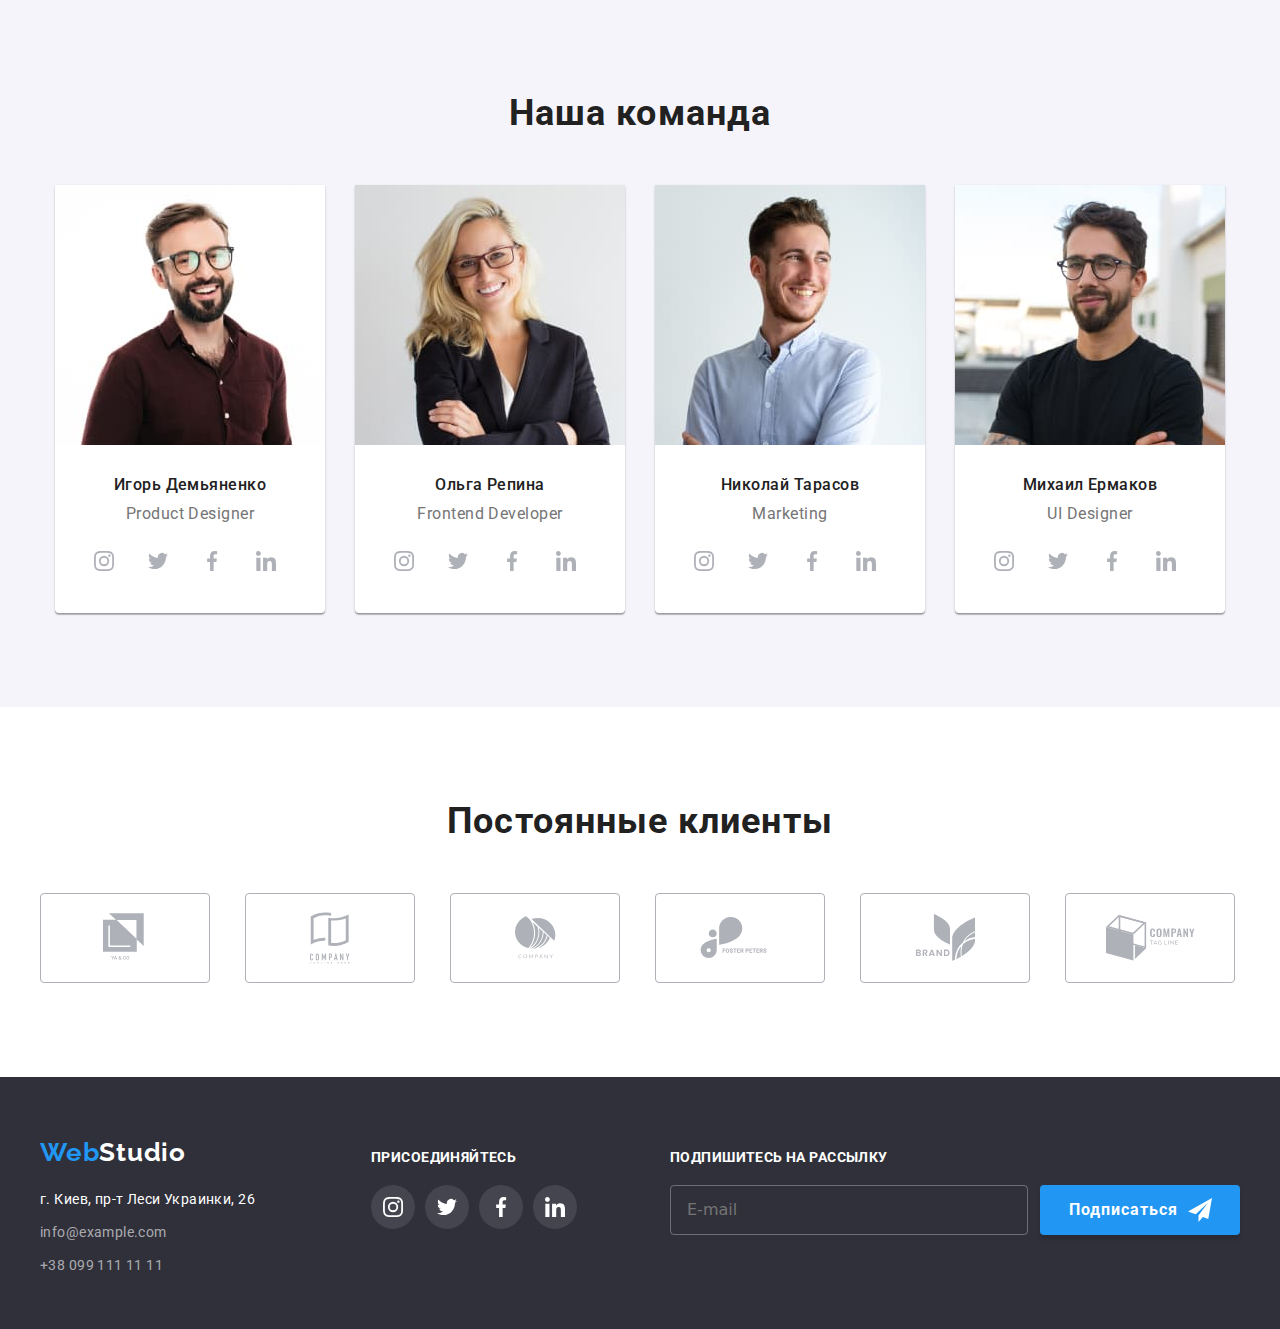
==== commit 75ec7b81: "разбор ошибок" ====
--- a/index.html
+++ b/index.html
@@ -13,47 +13,55 @@
 <body>
     <div class="main-page">
         <!--Шапка-->
-        <!-- <header class="header"> -->
-            <!-- <div class="header__conteiner"> -->
-                логотип
-                <!-- <a href="./index.html" alt="Логотип WebStudio" class="logo"> -->
-                    <!-- <span class="logo__first-word">Web</span><span>Studio</span> -->
-                <!-- </a> -->
-                Навигация
-                <!-- <nav class="navigation"> -->
-                    <!-- <ul class="navigation__list"> -->
-                    <!--  -->
-                        <!-- <li class="navigation__item"> -->
-                            <!-- <a href="./index.html" alt="Глваная" class="navigation__link navigation__link--accent ">Студия</a> -->
-                        <!-- </li> -->
-                    <!--  -->
-                        <!-- <li class="navigation__item"> -->
-                            <!-- <a href="./portfolio.html" alt="Портфолио" class="navigation__link navigation__link--underline">Портфолио</a> -->
-                        <!-- </li> -->
-<!--  -->
-                        <!-- <li class="navigation__item"> -->
-                            <!-- <a href="./contacts.htm" alt="Контакты" class="navigation__link navigation__link--underline">Контакты</a> -->
-                        <!-- </li> -->
-<!--  -->
-                    <!-- </ul> -->
-                <!-- </nav> -->
-                ссылки контактов
-                <!-- <address class="header__address"> -->
-                    <!-- <a class="header__address-link" alt="Почта" href="mail:mail:info@devstudio.com"> -->
-                        <!-- <svg class="header__address-icon-envelope"> -->
-                            <!-- <use href="./images/icon.svg#icon-envelope"></use> -->
-                        <!-- </svg> -->
-                        <!-- info@devstudio.com -->
-                    <!-- </a> -->
-                    <!-- <a class="header__address-link header__address-link--margin" alt="телефон" href="tel:+380961111111"> -->
-                        <!-- <svg class="header__address-icon-phone"> -->
-                            <!-- <use href="./images/icon.svg#icon-Vector"></use> -->
-                        <!-- </svg> -->
-                        <!-- +38 096 111 11 11 -->
-                    <!-- </a> -->
-                <!-- </address> -->
-            <!-- </div> -->
-        <!-- </header> -->
+        <header class="header">
+            <div class="header__conteiner">
+                <!-- логотип -->
+                <a href="./index.html" alt="Логотип WebStudio" class="logo">
+                    <span class="logo__first-word">Web</span><span>Studio</span>
+                </a>
+                <button  type="button" class="menu-button" data-menu-button>
+                    <svg width="40" height="40">
+                        <use href="./images/icon.svg#icon-menu_O" class="open-menu"></use>
+                        <use href="./images/icon.svg#icon-close_O" class="close-menu"></use>
+                    </svg>
+                </button>
+                <!-- Навигация -->
+                <div class="menu">
+                    <nav class="navigation">
+                        <ul class="navigation__list">
+                    
+                             <li class="navigation__item">
+                                 <a href="./index.html" alt="Глваная" class="navigation__link navigation__link--accent ">Студия</a>
+                             </li>
+                        
+                             <li class="navigation__item">
+                                <a href="./portfolio.html" alt="Портфолио" class="navigation__link navigation__link--underline">Портфолио</a>
+                            </li>
+    
+                            <li class="navigation__item">
+                                <a href="./contacts.htm" alt="Контакты" class="navigation__link navigation__link--underline">Контакты</a>
+                            </li>
+    
+                        </ul> 
+                    </nav>
+                    <!-- ссылки контактов -->
+                    <address class="header__address"> 
+                        <a class="header__address-link" alt="Почта" href="mail:mail:info@devstudio.com">
+                            <svg class="header__address-icon-envelope">
+                                <use href="./images/icon.svg#icon-envelope"></use>
+                            </svg>
+                            info@devstudio.com
+                        </a>
+                        <a class="header__address-link header__address-link--margin" alt="телефон" href="tel:+380961111111">
+                            <svg class="header__address-icon-phone">
+                                <use href="./images/icon.svg#icon-Vector"></use>
+                            </svg>
+                            +38 096 111 11 11
+                        </a>
+                    </address>
+                </div>
+            </div>
+        </header>
         <!--Главный контент-->
         <main>
             <!--секция герой (баннер)-->
@@ -135,8 +143,8 @@
 
                         <li class="we-are-doing__item">
                             <img 
-                            srcset="./images/main/what_we_are_doing/box_1-2x.jpg"
-                            src="./images/main/what_we_are_doing/box_1-1x.jpg" alt="Разработка приложенияалгоритм на листке бумаги клавиатура экран с кодом приложения" width="370" height="294">
+                            srcset="./images/main/what_we_are_doing/box_1@2x.jpg 2x"
+                            src="./images/main/what_we_are_doing/box_1.jpg" alt="Разработка приложенияалгоритм на листке бумаги клавиатура экран с кодом приложения" width="370" height="294">
                             <div class="we-are-doing__item-lable">
                                 <p class="we-are-doing___item-lable-text">Десктопные приложения</p>
                             </div>
@@ -144,8 +152,8 @@
 
                         <li class="we-are-doing__item">
                             <img 
-                            srcset="./images/main/what_we_are_doing/box_2-2x.jpg 2x"
-                            src="./images/main/what_we_are_doing/box_2-1x.jpg" alt="разработка мобильного приложения" width="370" height="294">
+                            srcset="./images/main/what_we_are_doing/box_2@2x.jpg 2x"
+                            src="./images/main/what_we_are_doing/box_2.jpg" alt="разработка мобильного приложения" width="370" height="294">
                             <div class="we-are-doing__item-lable">
                                 <p class="we-are-doing___item-lable-text">Мобильные приложения</p>
                             </div>
@@ -153,8 +161,8 @@
 
                         <li class="we-are-doing__item">
                             <img 
-                            srcset="./images/main/what_we_are_doing/box_3-2x.jpg 2x"
-                            src="./images/main/what_we_are_doing/box_3-1x.jpg" alt="планшет с палитрой в одной руке и стилус в другой руке" width="370" height="294">
+                            srcset="./images/main/what_we_are_doing/box_3@2x.jpg 2x"
+                            src="./images/main/what_we_are_doing/box_3.jpg" alt="планшет с палитрой в одной руке и стилус в другой руке" width="370" height="294">
                             <div class="we-are-doing__item-lable">
                                 <p class="we-are-doing___item-lable-text">Дизайнерские решения</p>
                             </div>
@@ -172,22 +180,16 @@
                         <li class="our-team__item">
                             <figure class="our-team__card">
                                 <picture>
-                                    <source srcset="./images/main/our_team/desktop/igor_demyanko-desk-1x.jpg 1x,
-                                                    ./images/main/our_team/desktop/igor_demyanko-desk-1x.webp 1x,
-                                                    ./images/main/our_team/desktop/igor_demyanko-desk-2x.jpg 2x,
-                                                    ./images/main/our_team/desktop/igor_demyanko-desk-2x.webp 2x"
+                                    <source srcset="./images/main/our_team/Descktop/Igor.jpg 1x,
+                                                    ./images/main/our_team/Descktop/Igor@2x.jpg 2x"
                                                     media="(min-width: 1200px)">
-                                    <source srcset="./images/main/our_team/table/igor_demyanko-tablet-1х.jpg 1x,
-                                                    ./images/main/our_team/table/igor_demyanko-tablet-1х.webp 1x, 
-                                                    ./images/main/our_team/table/igor_demyanko-tablet-2x.jpg 2x,
-                                                    ./images/main/our_team/table/igor_demyanko-tablet-2x.webp 2x" 
+                                    <source srcset="./images/main/our_team/Table/Igor.jpg 1x,
+                                                    ./images/main/our_team/Table/Igor@2x.jpg 2x" 
                                                     media="(min-width: 768px)">
-                                    <source srcset="./images/main/our_team/mobile/igor_demyanko-1х.jpg 1x,
-                                                    ./images/main/our_team/mobile/igor_demyanko-1х.webp 1x, 
-                                                    ./images/main/our_team/mobile/igor_demyanko-2х.jpg 2x,
-                                                    ./images/main/our_team/mobile/igor_demyanko-2х.webp 2x" 
+                                    <source srcset="./images/main/our_team/Mobile/Igor@2x.jpg 2x,
+                                                    ./images/main/our_team/Mobile/Igor.jpg 1x" 
                                                     media="(max-width: 767px)">
-                                    <img src="./images/main/our_team/mobile/igor_demyanko-1х.jpg" alt="">
+                                    <img src="./images/main/our_team/Mobile/Igor.jpg" alt="">
                                 </picture>
 
                                 <div class="our-team__card-caption">
@@ -235,22 +237,16 @@
                         <li class="our-team__item">
                             <figure class="our-team__card">
                                 <picture>
-                                    <source srcset="./images/main/our_team/desktop/olga_repina-desk-1x.jpg 1x,
-                                                    ./images/main/our_team/desktop/olga_repina-desk-1x.webp 1x,
-                                                    ./images/main/our_team/desktop/olga_repina-desk-2x.jpg 2x,
-                                                    ./images/main/our_team/desktop/olga_repina-desk-2x.webp 2x" 
+                                    <source srcset="./images/main/our_team/Descktop/Olga.jpg 1x,
+                                                    ./images/main/our_team/Descktop/Olga@2x.jpg 2x" 
                                                     media="(min-width: 1200px)">
-                                    <source srcset="./images/main/our_team/table/olga_repina-tablet-1x.jpg 1x,
-                                                    ./images/main/our_team/table/olga_repina-tablet-1x.webp 1x,
-                                                    ./images/main/our_team/table/olga_repina-tablet-2x.jpg 2x,
-                                                    ./images/main/our_team/table/olga_repina-tablet-2x.webp 2x" 
+                                    <source srcset="./images/main/our_team/Table/Olga.jpg 1x,
+                                                    ./images/main/our_team/Table/Olga@2x.jpg 2x" 
                                                     media="(min-width: 768px)">
-                                    <source srcset="./images/main/our_team/mobile/olga_repina-1х.jpg 1x,
-                                                    ./images/main/our_team/mobile/olga_repina-1х.webp 1x, 
-                                                    ./images/main/our_team/mobile/olga_repina-2х.jpg 2x,
-                                                    ./images/main/our_team/mobile/olga_repina-2х.webp 2x" 
+                                    <source srcset="./images/main/our_team/Mobile/Olga.jpg 1x,
+                                                    ./images/main/our_team/Mobile/Olga@2x.jpg 2x" 
                                                     media="(max-width: 767px)">        
-                                    <img src="./images/main/our_team/mobile/olga_repina-1х.jpg" alt="">
+                                    <img src="./images/main/our_team/Mobile/Olga.jpg" alt="">
                                 </picture>
                                 <div class="our-team__card-caption">
                                     <h3 class="our-team__card-title">Ольга Репина</h3>
@@ -297,22 +293,16 @@
                         <li class="our-team__item">
                             <figure class="our-team__card">
                                 <picture>
-                                    <source srcset="./images/main/our_team/desktop/nikolay_tarasov-desk-1x.jpg 1x,
-                                                    ./images/main/our_team/desktop/nikolay_tarasov-desk-1x.webp 1x,
-                                                    ./images/main/our_team/desktop/nikolay_tarasov-desk-2x.jpg 2x,
-                                                    ./images/main/our_team/desktop/nikolay_tarasov-desk-2x.webp 2x"
+                                    <source srcset="./images/main/our_team/Descktop/Nikolay.jpg 1x,
+                                                    ./images/main/our_team/Descktop/Nikolay@2x.jpg 2x"
                                                     media="(min-width: 1200px)">
-                                    <source srcset="./images/main/our_team/table/nikolay_tarasov-tablet-1x.jpg 1x,
-                                                    ./images/main/our_team/table/nikolay_tarasov-tablet-1x.webp 1x,
-                                                    ./images/main/our_team/table/nikolay_tarasov-tablet-2x.jpg 2x,
-                                                    ./images/main/our_team/table/nikolay_tarasov-tablet-2x.webp 2x" 
+                                    <source srcset="./images/main/our_team/Table/Nikolay.jpg 1x,
+                                                    ./images/main/our_team/Table/Nikolay@2x.jpg 2x" 
                                                     media="(min-width: 768px)">
-                                    <source srcset="./images/main/our_team/mobile/nikolay_tarasov-1х.jpg 1x,
-                                                    ./images/main/our_team/mobile/nikolay_tarasov-1х.webp 1x, 
-                                                    ./images/main/our_team/mobile/nikolay_tarasov-2х.jpg 2x,
-                                                    ./images/main/our_team/mobile/nikolay_tarasov-2х.webp 2x" 
+                                    <source srcset="./images/main/our_team/Mobile/Nikolay.jpg 1x, 
+                                                    ./images/main/our_team/Mobile/Nikolay@2x.jpg 2x," 
                                                     media="(max-width: 767px)">
-                                                    <img src="./images/main/our_team/mobile/nikolay_tarasov-1х.jpg" alt="" >
+                                    <img src="./images/main/our_team/Mobile/Nikolay.jpg" alt="" >
                                 </picture>
                                 
                                 <div class="our-team__card-caption">
@@ -360,20 +350,16 @@
                         <li class="our-team__item">
                             <figure class="our-team__card">
                                 <picture>
-                                    <source srcset="./images/main/our_team/desktop/mihail_ermakov-desk-1x.jpg 1x,
-                                                    ./images/main/our_team/desktop/mihail_ermakov-desk-1x.webp 1x,
-                                                    ./images/main/our_team/desktop/mihail_ermakov-desk-2x.webp 2x,
-                                                    ./images/main/our_team/desktop/mihail_ermakov-desk-2x.jpg 2x" 
+                                    <source srcset="./images/main/our_team/Descktop/Mihail.jpg 1x,
+                                                    ./images/main/our_team/Descktop/Mihail@2x.jpg 2x" 
                                                     media="(min-width: 1200px)">
-                                    <source srcset="./images/main/our_team/table/mihail_ermakov-tablet-1x.jpg 1x,
-                                                    ./images/main/our_team/table/mihail_ermakov-tablet-1x.webp 1x,
-                                                    ./images/main/our_team/table/mihail_ermakov-tablet-2x.webp 2x,
-                                                    ./images/main/our_team/table/mihail_ermakov-tablet-2x.jpg 2x" 
+                                    <source srcset="./images/main/our_team/Table/Mihail.jpg 1x,
+                                                    ./images/main/our_team/Table/Mihail@2x.jpg 2x" 
                                                     media="(min-width: 768px)">
-                                    <source srcset="./images/main/our_team/mobile/mihail_ermakov-1х.jpg 1x, 
-                                                    ./images/main/our_team/mobile/mihail_ermakov-2х.jpg 2x" 
+                                    <source srcset="./images/main/our_team/Mobile/Mihail.jpg 1x, 
+                                                    ./images/main/our_team/Mobile/Mihail@2x.jpg 2x" 
                                                     media="(max-width: 767px)">
-                                                    <img src="./images/main/our_team/mobile/mihail_ermakov-1х.jpg" alt="" >
+                                    <img src="./images/main/our_team/Mobile/Mihail.jpg" alt="" >
                                 </picture>
                                 <div class="our-team__card-caption">
                                     <h3 class="our-team__card-title">Михаил Ермаков</h3>
@@ -614,5 +600,6 @@
     </div>
     <!--Скрипты-->
     <script src="./js/modal.js"></script>
+    <script src="./js/menu.js"></script>
 </body>
 </html>--- a/css/main.min.css
+++ b/css/main.min.css
@@ -1,2 +1,2 @@
-ul,li,p,figure,h1,h2,h3,p{margin:0px;padding:0px}ul{list-style:none}img{display:block;max-width:100%;height:auto}.main-page{margin:0 auto;overflow:hidden}@media screen and (min-width: 768px) and (max-width: 1199px){.main-page{margin:0 auto}}@media screen and (min-width: 1200px){.main-page{margin:0 auto 0 auto}}.logo{color:#000;width:145px;height:31px;text-decoration:none;font-family:"Raleway",sans-serif;font-style:normal;font-weight:bold;font-size:26px;line-height:1.192;letter-spacing:0.03em}.logo--footer{display:block;color:#fff}@media screen and (max-width: 1199px){.logo--footer{text-align:center;margin:0 auto}}@media screen and (min-width: 1200px){.logo--footer{margin:0 93px 20px 0}.logo--footer:focus{text-decoration:underline;outline:none}}.logo__first-word{color:#2196F3}.footer{background-color:#2F303A}.footer__section{width:100%;margin:0 auto;overflow:hidden}@media screen and (min-width: 768px){.footer__section{max-width:768px;height:463px}}@media screen and (min-width: 1200px){.footer__section{max-width:1600px;height:252px;margin:0 auto 0 auto}}.footer__conteiner{padding-top:60px;padding-bottom:60px}@media screen and (min-width: 768px){.footer__conteiner{display:-webkit-box;display:-ms-flexbox;display:flex;-ms-flex-wrap:wrap;flex-wrap:wrap;padding-left:76px;padding-right:89px}}@media screen and (min-width: 1200px){.footer__conteiner{display:-webkit-box;display:-ms-flexbox;display:flex;-webkit-box-pack:center;-ms-flex-pack:center;justify-content:center;max-width:1200px;margin:0 auto;padding:0}}.footer__links-conteiner{margin:0 auto}@media screen and (min-width: 768px){.footer__links-conteiner{margin:0 0 60px 0}}@media screen and (min-width: 1200px){.footer__links-conteiner{margin:0;padding-top:60px;padding-bottom:60px;margin-right:93px}}.footer__address{margin-top:20px}@media screen and (min-width: 768px){.footer__address{margin:20px 0 0 0}}@media screen and (min-width: 1200px){.footer__address{padding:0;margin:20px 0 0 0}}@media screen and (min-width: 1200px){.footer__address__list{padding:0;list-style:none}}.footer__address-contact{font-family:"Roboto",sans-serif;font-style:normal;font-weight:normal;font-size:14px;line-height:1.714;letter-spacing:0.03em}@media screen and (max-width: 1199px){.footer__address-contact{text-align:center}}@media screen and (min-width: 768px){.footer__address-contact:not(:last-child){margin-bottom:8px}}@media screen and (min-width: 1200px){.footer__address-contact:not(:last-child){margin-bottom:9px}}.footer__location-on-map{color:#fff;text-decoration:none}.footer__location-on-map:focus{text-decoration:underline;outline:none}.footer__contact-link{color:rgba(255,255,255,0.6);text-decoration:none}.footer__contact-link:focus{text-decoration:underline;outline:none}.social{width:206px;height:80px;margin:60px auto 0}@media screen and (min-width: 768px){.social{margin:0 0 102px auto}}@media screen and (min-width: 1200px){.social{margin:72px 0 100px 0}}.social__slogan{font-family:"Roboto",sans-serif;font-style:normal;font-weight:bold;font-size:14px;line-height:1.142;letter-spacing:0.03em;text-transform:uppercase;color:#fff}@media screen and (max-width: 1199px){.social__slogan{text-align:center}}.social__connect-list{display:-webkit-box;display:-ms-flexbox;display:flex;-webkit-box-align:center;-ms-flex-align:center;align-items:center;-webkit-box-pack:center;-ms-flex-pack:center;justify-content:center;margin-top:20px;list-style:none;padding:0}.social__connect-item:not(:last-child){margin-right:10px}.social__connect-link{display:-webkit-box;display:-ms-flexbox;display:flex;-webkit-box-align:center;-ms-flex-align:center;align-items:center;-webkit-box-pack:center;-ms-flex-pack:center;justify-content:center;width:44px;height:44px;border-radius:50%;background-color:rgba(255,255,255,0.1);color:#fff;-webkit-transition-property:background-color;transition-property:background-color;-webkit-transition-duration:250ms;transition-duration:250ms;-webkit-transition-timing-function:cubic-bezier(0.4, 0, 0.2, 1);transition-timing-function:cubic-bezier(0.4, 0, 0.2, 1)}.social__connect-link:focus,.social__connect-link:hover{border-radius:50%;background-color:#2196F3;outline:none}.social__connect-icon{width:20px;height:20px;fill:currentColor}.subscribe{display:block;max-width:450px;height:156px;margin:60px auto 0}@media screen and (min-width: 768px){.subscribe{margin:0 auto}}@media screen and (min-width: 1200px){.subscribe{max-width:570px;height:86px;margin:72px 0 94px 93px}}.subscribe__slogan{font-family:"Roboto",sans-serif;font-style:normal;font-weight:bold;font-size:14px;line-height:1.142;letter-spacing:0.03em;text-transform:uppercase;color:#fff}@media screen and (max-width: 1199px){.subscribe__slogan{text-align:center}}.subscribe__form{text-align:center}@media screen and (max-width: 1199px){.subscribe__form{text-align:center}}@media screen and (min-width: 1200px){.subscribe__form{display:-webkit-box;display:-ms-flexbox;display:flex}}.subscribe__input{width:450px;height:50px;margin-top:20px;padding-left:16px;border:1px solid rgba(255,255,255,0.3);border-radius:4px;background-color:transparent;color:#fff;-webkit-transition:border 250ms cubic-bezier(0.4, 0, 0.2, 1);transition:border 250ms cubic-bezier(0.4, 0, 0.2, 1)}.subscribe__input:focus{border:2px solid #2196F3;-webkit-transition:border 250ms cubic-bezier(0.4, 0, 0.2, 1);transition:border 250ms cubic-bezier(0.4, 0, 0.2, 1);outline:none}@media screen and (min-width: 1200px){.subscribe__input{width:358px}}.subscribe__button{display:-webkit-box;display:-ms-flexbox;display:flex;-webkit-box-align:center;-ms-flex-align:center;align-items:center;width:200px;height:50px;margin-top:20px;margin-left:auto;margin-right:auto;padding-left:29px;padding-right:28px;border:none;border-radius:4px;background-color:#2196F3;-webkit-box-shadow:0px 4px 4px rgba(0,0,0,0.15);box-shadow:0px 4px 4px rgba(0,0,0,0.15)}@media screen and (min-width: 1200px){.subscribe__button{margin-left:12px;margin-right:0}}.subscribe__button-text{font-family:"Roboto",sans-serif;font-style:normal;font-weight:bold;font-size:16px;line-height:1.875;letter-spacing:0.06em;color:#fff}.subscribe__button-icon{width:24px;height:24px;margin-left:10px}.hero{max-width:480px;min-height:400px;margin:0 auto 0 auto}@media screen and (min-width: 1200px){.hero{max-width:1600px;min-height:600px;margin:0 auto 0 auto}}.hero__conteiner{min-height:400px;margin-left:auto;margin-right:auto;padding-top:118px;padding-bottom:118px;background-color:var(--hero-background-color);background-size:480px 400px;background-position:center;background-repeat:no-repeat;background-image:-webkit-gradient(linear, left top, right top, from(rgba(47,48,58,0.4)), to(rgba(47,48,58,0.4))),url("../images/main/hero_background/mobile/hero-1x.jpg");background-image:linear-gradient(to right, rgba(47,48,58,0.4), rgba(47,48,58,0.4)),url("../images/main/hero_background/mobile/hero-1x.jpg")}@media screen and (min-device-pixel-ratio: 2), screen and (-webkit-min-device-pixel-ratio: 2), screen and (min-resolution: 192dpi), screen and (min-resolution: 2dppx){.hero__conteiner .box{background-image:url("../images/main/hero_background/mobile/hero-2x.jpg")}}@media screen and (min-width: 768px){.hero__conteiner{background-size:768px 400px;background-image:-webkit-gradient(linear, left top, right top, from(rgba(47,48,58,0.4)), to(rgba(47,48,58,0.4))),url("../images/main/hero_background/table/hero_tablet-1x.jpg");background-image:linear-gradient(to right, rgba(47,48,58,0.4), rgba(47,48,58,0.4)),url("../images/main/hero_background/table/hero_tablet-1x.jpg")}}@media screen and (min-width: 768px) and (min-device-pixel-ratio: 2), screen and (min-width: 768px) and (-webkit-min-device-pixel-ratio: 2), screen and (min-width: 768px) and (min-resolution: 192dpi), screen and (min-width: 768px) and (min-resolution: 2dppx){.hero__conteiner .box{background-image:url("../images/main/hero_background/table/hero_tablet-2x.jpg)")}}@media screen and (min-width: 1200px){.hero__conteiner{min-height:600px;margin-left:auto;margin-right:auto;padding-top:200px;padding-bottom:200px;background-size:cover;background-image:-webkit-gradient(linear, left top, right top, from(rgba(47,48,58,0.4)), to(rgba(47,48,58,0.4))),url("../images/main/hero_background/desktop/hero_desk-1x.jpg");background-image:linear-gradient(to right, rgba(47,48,58,0.4), rgba(47,48,58,0.4)),url("../images/main/hero_background/desktop/hero_desk-1x.jpg")}}@media screen and (min-width: 1200px) and (min-device-pixel-ratio: 2), screen and (min-width: 1200px) and (-webkit-min-device-pixel-ratio: 2), screen and (min-width: 1200px) and (min-resolution: 192dpi), screen and (min-width: 1200px) and (min-resolution: 2dppx){.hero__conteiner .box{background-image:url("../images/main/hero_background/desktop/hero_desk-2x.jpg)")}}.visually-hidden{position:absolute;width:1px;height:1px;margin:-1px;border:0;padding:0;white-space:nowrap;-webkit-clip-path:inset(100%);clip-path:inset(100%);clip:rect(0 0 0 0);overflow:hidden}.hero__title{width:360px;min-height:84px;margin-left:auto;margin-right:auto;margin-bottom:30px;font-family:"Roboto",sans-serif;font-style:normal;font-weight:900;font-size:26px;line-height:1.615;letter-spacing:0.06em;text-align:center;text-transform:uppercase;color:#fff}@media screen and (min-width: 1200px){.hero__title{width:696;min-height:120px;font-size:44px;line-height:1.363}}.hero__button{display:-webkit-box;display:-ms-flexbox;display:flex;-webkit-box-pack:center;-ms-flex-pack:center;justify-content:center;-webkit-box-align:center;-ms-flex-align:center;align-items:center;margin-left:auto;margin-right:auto;padding:0;width:200px;min-height:50px;-webkit-box-shadow:0px 4px 4px rgba(0,0,0,0.15);box-shadow:0px 4px 4px rgba(0,0,0,0.15);border-radius:4px;border:none;background-color:#2196F3}.hero__button-text{font-family:"Roboto",sans-serif;font-style:normal;font-weight:bold;font-size:16px;line-height:1.875;letter-spacing:0.06em;color:#fff}.features{margin:0 auto}@media screen and (max-width: 1199px){.features{margin:60px auto 60px auto}}@media screen and (min-width: 1200px){.features{max-width:1600px;min-height:251px;margin:94px auto 0 auto}}.visually-hidden{position:absolute;width:1px;height:1px;margin:-1px;border:0;padding:0;white-space:nowrap;-webkit-clip-path:inset(100%);clip-path:inset(100%);clip:rect(0 0 0 0);overflow:hidden}.features__conteiner{margin:0 auto 0 auto;padding:0}@media screen and (min-width: 768px){.features__conteiner{width:768px}}@media screen and (max-width: 1199px){.features__conteiner{padding:0 15px}}@media screen and (min-width: 1200px){.features__conteiner{width:1200px;margin:0 auto 0 auto;outline:1sx solid green}}.features__list{list-style:none;padding:0}@media screen and (min-width: 768px){.features__list{display:-webkit-box;display:-ms-flexbox;display:flex;-webkit-box-pack:center;-ms-flex-pack:center;justify-content:center;width:768px}}@media screen and (min-width: 768px) and (max-width: 1199px){.features__list{-ms-flex-wrap:wrap;flex-wrap:wrap;margin-left:-30px;margin-top:-30px}}@media screen and (min-width: 1200px){.features__list{display:-webkit-box;display:-ms-flexbox;display:flex;list-style:none;width:1200px}}.features__item{width:450px;margin:0 auto}@media screen and (max-width: 767px){.features__item:not(:last-child){margin-bottom:30px}}@media screen and (min-width: 768px) and (max-width: 1199px){.features__item{margin:0;width:354px;-ms-flex-preferred-size:calc(100% / 2 - 60px);flex-basis:calc(100% / 2 - 60px);margin-left:30px;margin-top:30px}}@media screen and (min-width: 1200px){.features__item{margin:0;width:270px}.features__item:not(:last-child){margin-right:30px}}.features__icon-box{display:-webkit-box;display:-ms-flexbox;display:flex;-webkit-box-align:center;-ms-flex-align:center;align-items:center;-webkit-box-pack:center;-ms-flex-pack:center;justify-content:center;width:450px;height:120px;border-radius:4px;background-color:#F5F4FA}@media screen and (min-width: 768px){.features__icon-box{width:354px}}@media screen and (min-width: 1200px){.features__icon-box{width:270px}}.features__icon{width:70px;height:70px}.features__item-head{margin-top:30px;font-family:"Roboto",sans-serif;font-style:normal;font-weight:bold;font-size:14px;line-height:1.142;letter-spacing:0.03em;text-transform:uppercase;color:#212121}@media screen and (max-width: 767px){.features__item-head{text-align:center}}.features__item-text{margin-top:10px;font-family:"Roboto",sans-serif;font-style:normal;font-weight:normal;font-size:14px;line-height:1.714;letter-spacing:0.03em;color:#757575}.we-are-doing{max-width:1600px;min-height:386px;margin:94px auto 0 auto}@media screen and (max-width: 1199px){.we-are-doing{display:none}}.we-are-doing__conteiner{width:1200px;margin:0 auto 0 auto}.we-are-doing__header{font-family:"Roboto",sans-serif;font-style:normal;font-weight:bold;font-size:36px;line-height:1.166;text-align:center;letter-spacing:0.03em;color:#212121;margin:0}.we-are-doing__list{display:-webkit-box;display:-ms-flexbox;display:flex;max-width:1170px;-webkit-box-pack:justify;-ms-flex-pack:justify;justify-content:space-between;list-style:none;margin:50px auto 0 auto;padding:0}.we-are-doing__item{position:relative}.we-are-doing__item:not(:last-child){margin-right:30px}.we-are-doing__item-lable{position:absolute;bottom:0;left:0;padding:27px 0 27px 0;width:370px;height:70px;background-color:rgba(47,48,58,0.8)}.we-are-doing___item-lable-text{margin:0;font-family:Roboto;font-style:normal;font-weight:bold;font-size:14px;line-height:1.142;text-align:center;letter-spacing:0.03em;text-transform:uppercase;color:#fff}.our-team{background-color:#F5F4FA}.our-team__conteiner{margin:0 auto}@media screen and (max-width: 1199px){.our-team__conteiner{padding:60px 15px 60px}}@media screen and (max-width: 767px){.our-team__conteiner{max-width:480px}}@media screen and (min-width: 768px){.our-team__conteiner{max-width:768px}}@media screen and (min-width: 1200px){.our-team__conteiner{max-width:1600px;min-height:708px;margin:94px auto 0 auto;padding-top:94px}}.our-team__head{font-family:"Roboto",sans-serif;font-style:normal;font-weight:bold;font-size:28px;line-height:1.178;text-align:center;letter-spacing:0.03em;color:#212121;margin-bottom:30px}@media screen and (min-width: 1200px){.our-team__head{margin:0 auto;font-size:36px;line-height:1.166}}.our-team__list{width:450px;margin:0 auto;padding:0;list-style:none}@media screen and (min-width: 768px) and (max-width: 1199px){.our-team__list{display:-webkit-box;display:-ms-flexbox;display:flex;-webkit-box-pack:center;-ms-flex-pack:center;justify-content:center;width:768px;-ms-flex-wrap:wrap;flex-wrap:wrap;margin-left:-30px;margin-top:-30px}}@media screen and (min-width: 1200px){.our-team__list{min-width:1200px;margin:0 auto 0;margin-top:50px;padding:0;list-style:none;display:-webkit-box;display:-ms-flexbox;display:flex;-webkit-box-pack:center;-ms-flex-pack:center;justify-content:center}}@media screen and (max-width: 767px){.our-team__item:not(:last-child){margin-bottom:30px}}@media screen and (min-width: 768px) and (max-width: 1199px){.our-team__item{-ms-flex-preferred-size:calc(100% / 2 - 60px);flex-basis:calc(100% / 2 - 60px);margin-left:30px;margin-top:30px;margin-bottom:0}}@media screen and (min-width: 1200px){.our-team__item:not(:last-child){margin-right:30px}}.our-team__card{width:450px;height:622px;margin:0;background-color:#FFFFFF;-webkit-box-shadow:0px 1px 3px rgba(0,0,0,0.12),0px 1px 1px rgba(0,0,0,0.14),0px 2px 1px rgba(0,0,0,0.2);box-shadow:0px 1px 3px rgba(0,0,0,0.12),0px 1px 1px rgba(0,0,0,0.14),0px 2px 1px rgba(0,0,0,0.2);border-radius:0px 0px 4px 4px}@media screen and (min-width: 768px){.our-team__card{width:354px;height:536px}}@media screen and (min-width: 1200px){.our-team__card{width:270px;height:428px}}.our-team__card-caption{padding-top:30px}.our-team__card-title{font-family:"Roboto",sans-serif;font-style:normal;font-weight:500;font-size:16px;line-height:19px;text-align:center;letter-spacing:0.03em;color:#212121}.our-team__card-specialty{font-family:"Roboto",sans-serif;font-style:normal;font-weight:normal;font-size:16px;line-height:19px;text-align:center;letter-spacing:0.03em;color:#757575;margin-top:10px}.our-team__social-list{display:-webkit-box;display:-ms-flexbox;display:flex;-webkit-box-align:center;-ms-flex-align:center;align-items:center;-webkit-box-pack:center;-ms-flex-pack:center;justify-content:center;width:206px;height:44px;margin:16px auto 24px auto;list-style:none;padding:0}.our-team__social-item{display:-webkit-box;display:-ms-flexbox;display:flex;-webkit-box-align:center;-ms-flex-align:center;align-items:center;-webkit-box-pack:center;-ms-flex-pack:center;justify-content:center;width:44px;height:44px;margin-right:10px}.our-team__social-link{width:44px;height:44px;padding:12px;background-color:transparent;border-radius:50%;color:#AFB1B8;-webkit-transition-property:background-color,color;transition-property:background-color,color;-webkit-transition-duration:250ms;transition-duration:250ms;-webkit-transition-timing-function:cubic-bezier(0.4, 0, 0.2, 1);transition-timing-function:cubic-bezier(0.4, 0, 0.2, 1)}.our-team__social-link:hover,.our-team__social-link:focus{background-color:#2196F3;border-radius:50%;color:#fff;-webkit-transition-property:background-color,color;transition-property:background-color,color;-webkit-transition-duration:250ms;transition-duration:250ms;-webkit-transition-timing-function:cubic-bezier(0.4, 0, 0.2, 1);transition-timing-function:cubic-bezier(0.4, 0, 0.2, 1);outline:none}.our-team__social-icon{width:20px;height:20px;fill:currentColor}.regular-customers{margin-top:60px;margin-left:auto;margin-right:auto}@media screen and (min-width: 1200px){.regular-customers{margin-top:94px;margin-bottom:94px;margin-left:auto;margin-right:auto}}.regular-customers__conteiner{margin:0 auto 60px}@media screen and (max-width: 767px){.regular-customers__conteiner{max-width:480px}}@media screen and (min-width: 768px){.regular-customers__conteiner{width:768px}}@media screen and (min-width: 1200px){.regular-customers__conteiner{margin:0 auto;min-width:1200px}}.regular-customers__head{font-family:"Roboto",sans-serif;font-style:normal;font-weight:bold;text-align:center;letter-spacing:0.03em;color:#212121}@media screen and (max-width: 1199px){.regular-customers__head{font-size:28px;line-height:1.178;margin-bottom:30px}}@media screen and (min-width: 1200px){.regular-customers__head{font-size:36px;line-height:1.166;margin-bottom:50px}}.regular-customers__list{display:-webkit-box;display:-ms-flexbox;display:flex;-webkit-box-pack:center;-ms-flex-pack:center;justify-content:center}@media screen and (max-width: 1199px){.regular-customers__list{-ms-flex-wrap:wrap;flex-wrap:wrap;margin-left:-30px;margin-top:-30px}}@media screen and (min-width: 1200px){.regular-customers__list{margin:0 auto}}.regular-customers__item{margin-left:30px;margin-top:30px}@media screen and (max-width: 767px){.regular-customers__item{-ms-flex-preferred-size:calc(100% / 2 - 60px);flex-basis:calc(100% / 2 - 60px)}}@media screen and (min-width: 768px){.regular-customers__item{-ms-flex-preferred-size:calc(100% / 3 - 90px);flex-basis:calc(100% / 3 - 90px)}}@media screen and (min-width: 1200px){.regular-customers__item{margin:0}.regular-customers__item:not(:last-child){margin-right:30px}}.regular-customer__link{display:-webkit-box;display:-ms-flexbox;display:flex;-webkit-box-align:center;-ms-flex-align:center;align-items:center;-webkit-box-pack:center;-ms-flex-pack:center;justify-content:center;color:#AFB1B8;border:1px solid;border-radius:4px;text-decoration:none;outline:none;-webkit-transition-property:color;transition-property:color;-webkit-transition-duration:250ms;transition-duration:250ms;-webkit-transition-timing-function:cubic-bezier(0.4, 0, 0.2, 1);transition-timing-function:cubic-bezier(0.4, 0, 0.2, 1)}.regular-customer__link:hover,.regular-customer__link:focus{color:#2196F3;border:1px solid;border-radius:4px;text-decoration:none;outline:none;-webkit-transition-property:color;transition-property:color;-webkit-transition-duration:250ms;transition-duration:250ms;-webkit-transition-timing-function:cubic-bezier(0.4, 0, 0.2, 1);transition-timing-function:cubic-bezier(0.4, 0, 0.2, 1)}@media screen and (max-width: 767px){.regular-customer__link{width:210px;height:90px}}@media screen and (min-width: 768px){.regular-customer__link{width:226px;height:90px}}@media screen and (min-width: 1200px){.regular-customer__link{width:170px;height:90px}}.regular-customers__icon{fill:currentColor}.regular-customers__icon--logo-1{width:45px;height:50px}.regular-customers__icon--logo-2{width:40px;height:52px}.regular-customers__icon--logo-3{width:41px;height:43px}.regular-customers__icon--logo-4{width:80px;height:42px}.regular-customers__icon--logo-5{width:59px;height:47px}.regular-customers__icon--logo-6{width:89px;height:46px}.backdrop{position:fixed;top:0;left:0;width:100%;height:100%;opacity:1;-webkit-transform:scale(1);transform:scale(1);-webkit-transition:opacity 1000ms cubic-bezier(0.4, 0, 0.2, 1) 250ms;transition:opacity 1000ms cubic-bezier(0.4, 0, 0.2, 1) 250ms;background-color:rgba(0,0,0,0.5)}.is-hidden{opacity:0;pointer-events:none;-webkit-transform:scale(0);transform:scale(0);-webkit-transition:opacity 750ms cubic-bezier(0.4, 0, 0.2, 1),-webkit-transform 1000ms cubic-bezier(0.4, 0, 0.2, 1);transition:opacity 750ms cubic-bezier(0.4, 0, 0.2, 1),-webkit-transform 1000ms cubic-bezier(0.4, 0, 0.2, 1);transition:transform 1000ms cubic-bezier(0.4, 0, 0.2, 1),opacity 750ms cubic-bezier(0.4, 0, 0.2, 1);transition:transform 1000ms cubic-bezier(0.4, 0, 0.2, 1),opacity 750ms cubic-bezier(0.4, 0, 0.2, 1),-webkit-transform 1000ms cubic-bezier(0.4, 0, 0.2, 1)}.modal{position:absolute;top:50%;left:50%;-webkit-transform:translate(-50%, -50%) scale(1) perspective(500px) rotateY(0deg);transform:translate(-50%, -50%) scale(1) perspective(500px) rotateY(0deg);-webkit-transition:opacity 250ms cubic-bezier(0.4, 0, 0.2, 1),-webkit-transform 750ms cubic-bezier(0.4, 0, 0.2, 1);transition:opacity 250ms cubic-bezier(0.4, 0, 0.2, 1),-webkit-transform 750ms cubic-bezier(0.4, 0, 0.2, 1);transition:transform 750ms cubic-bezier(0.4, 0, 0.2, 1),opacity 250ms cubic-bezier(0.4, 0, 0.2, 1);transition:transform 750ms cubic-bezier(0.4, 0, 0.2, 1),opacity 250ms cubic-bezier(0.4, 0, 0.2, 1),-webkit-transform 750ms cubic-bezier(0.4, 0, 0.2, 1);padding:40px;width:450px;height:609px;background-color:#fff;border-radius:4px}@media screen and (min-width: 1200px){.modal{width:528px;height:581px}}.backdrop.is-hidden>.modal{position:absolute;top:50%;left:50%;-webkit-transform:translate(-50%, -50%) scale(0) perspective(500px) rotateY(90deg);transform:translate(-50%, -50%) scale(0) perspective(500px) rotateY(90deg);-webkit-transition:opacity 500ms cubic-bezier(0.4, 0, 0.2, 1),-webkit-transform 750ms cubic-bezier(0.4, 0, 0.2, 1);transition:opacity 500ms cubic-bezier(0.4, 0, 0.2, 1),-webkit-transform 750ms cubic-bezier(0.4, 0, 0.2, 1);transition:transform 750ms cubic-bezier(0.4, 0, 0.2, 1),opacity 500ms cubic-bezier(0.4, 0, 0.2, 1);transition:transform 750ms cubic-bezier(0.4, 0, 0.2, 1),opacity 500ms cubic-bezier(0.4, 0, 0.2, 1),-webkit-transform 750ms cubic-bezier(0.4, 0, 0.2, 1);padding:40px;width:528px;height:581px;background-color:#fff;border-radius:4px}.modal__round-button-close{position:fixed;top:8px;right:8px;width:30px;height:30px;border:1px solid rgba(0,0,0,0.1);border-radius:50%;background-color:#fff;display:-webkit-box;display:-ms-flexbox;display:flex;-webkit-box-align:center;-ms-flex-align:center;align-items:center;-webkit-box-pack:center;-ms-flex-pack:center;justify-content:center}.modal__round-button-close:focus{outline:none;border:1px solid #000;border-radius:50%;background-color:#fff}.modal__close-icon{width:12px;height:12px}.modal__round-button-close:hover>.modal__close-icon,.modal__round-button-close:focus>.modal__close-icon{fill:#2196F3;-webkit-transition:fill 250ms cubic-bezier(0.4, 0, 0.2, 1);transition:fill 250ms cubic-bezier(0.4, 0, 0.2, 1)}.modal__head{width:370px;font-family:"Roboto",sans-serif;font-style:normal;font-weight:bold;font-size:20px;line-height:1.15;letter-spacing:0.03em;color:#212121;margin:0}@media screen and (max-width: 1199px){.modal__head{text-align:center}}@media screen and (min-width: 1200px){.modal__head{width:448px;height:23px}}.form{width:370px;height:342px;margin-top:10px}@media screen and (min-width: 1200px){.form{width:448px;height:342px;margin-top:12px}}.form__blok{position:relative;width:370px;height:58px;margin-top:10px}@media screen and (min-width: 1200px){.form__blok{width:448px;height:58px}}.form__lable{font-family:"Roboto",sans-serif;font-style:normal;font-weight:normal;font-size:12px;line-height:1.166;color:#757575}.form__input{width:370px;margin-top:4px;border-radius:4px;border:1px solid rgba(33,33,33,0.2);padding:11px 11px 11px 42px;-webkit-transition-property:border-color;transition-property:border-color;-webkit-transition-duration:250ms;transition-duration:250ms;-webkit-transition-timing-function:cubic-bezier(0.4, 0, 0.2, 1);transition-timing-function:cubic-bezier(0.4, 0, 0.2, 1)}@media screen and (min-width: 1200px){.form__input{width:448px}}.form__input:focus{outline:none;border:1px solid #2196F3;border-radius:4px;padding-left:42px;-webkit-transition-property:border-color;transition-property:border-color;-webkit-transition-duration:250ms;transition-duration:250ms;-webkit-transition-timing-function:cubic-bezier(0.4, 0, 0.2, 1);transition-timing-function:cubic-bezier(0.4, 0, 0.2, 1)}.form__input-icon{position:absolute;left:15px;top:35px;width:18px;height:18px;fill:#212121;-webkit-transition-property:fill;transition-property:fill;-webkit-transition-duration:250ms;transition-duration:250ms;-webkit-transition-timing-function:cubic-bezier(0.4, 0, 0.2, 1);transition-timing-function:cubic-bezier(0.4, 0, 0.2, 1)}.form__input:focus ~ .form__input-icon{fill:#2196F3;-webkit-transition-property:fill;transition-property:fill;-webkit-transition-duration:250ms;transition-duration:250ms;-webkit-transition-timing-function:cubic-bezier(0.4, 0, 0.2, 1);transition-timing-function:cubic-bezier(0.4, 0, 0.2, 1)}.form__commits{width:370px;margin-top:10px}@media screen and (min-width: 1200px){.form__commits{width:448px}}.form__commits::-webkit-input-placeholder{font-family:"Roboto",sans-serif;font-style:normal;font-weight:normal;font-size:12px;line-height:1.166;letter-spacing:0.01em;color:rgba(117,117,117,0.5)}.form__commits:-ms-input-placeholder{font-family:"Roboto",sans-serif;font-style:normal;font-weight:normal;font-size:12px;line-height:1.166;letter-spacing:0.01em;color:rgba(117,117,117,0.5)}.form__commits::-ms-input-placeholder{font-family:"Roboto",sans-serif;font-style:normal;font-weight:normal;font-size:12px;line-height:1.166;letter-spacing:0.01em;color:rgba(117,117,117,0.5)}.form__commits::placeholder{font-family:"Roboto",sans-serif;font-style:normal;font-weight:normal;font-size:12px;line-height:1.166;letter-spacing:0.01em;color:rgba(117,117,117,0.5)}.form__area-commits{width:370px;height:138px;resize:none;padding:12px 16px;margin-top:4px;border-radius:4px;border:1px solid rgba(33,33,33,0.2);-webkit-transition-property:border-color;transition-property:border-color;-webkit-transition-duration:250ms;transition-duration:250ms;-webkit-transition-timing-function:cubic-bezier(0.4, 0, 0.2, 1);transition-timing-function:cubic-bezier(0.4, 0, 0.2, 1)}@media screen and (min-width: 1200px){.form__area-commits{width:448px;height:120px}}.form__area-commits:focus{width:370px;height:138px;resize:none;padding:12px 16px;margin-top:4px;border-radius:4px;border:1px solid #2196F3;outline:none;-webkit-transition-property:border-color;transition-property:border-color;-webkit-transition-duration:250ms;transition-duration:250ms;-webkit-transition-timing-function:cubic-bezier(0.4, 0, 0.2, 1);transition-timing-function:cubic-bezier(0.4, 0, 0.2, 1)}@media screen and (min-width: 1200px){.form__area-commits:focus{width:448px;height:120px}}.form__checkbox{position:relative;width:370px;height:15px;margin:20px auto 0}@media screen and (min-width: 1200px){.form__checkbox{width:448px;height:24px}}.form__checkbox input[type='checkbox']{position:absolute;width:1px;height:1px;margin:-1px;border:0;padding:0;white-space:nowrap;-webkit-clip-path:inset(100%);clip-path:inset(100%);clip:rect(0 0 0 0);overflow:hidden}.form__checkbox-lable{margin-left:24px;font-family:"Roboto",sans-serif;font-style:normal;font-weight:normal;font-size:12px;line-height:1.166;letter-spacing:0.03em;color:#757575}@media screen and (min-width: 1200px){.form__checkbox-lable{font-size:14px;line-height:1.714}}.form__checkbox-icon{position:absolute;top:50%;left:0;-webkit-transform:translateY(-50%);transform:translateY(-50%);width:16px;height:15px;background-color:#fff;border:2px solid #212121;border-radius:2px;-webkit-transition:background-color 250ms cubic-bezier(0.4, 0, 0.2, 1),border 250ms cubic-bezier(0.4, 0, 0.2, 1);transition:background-color 250ms cubic-bezier(0.4, 0, 0.2, 1),border 250ms cubic-bezier(0.4, 0, 0.2, 1)}.form__checkbox input[type='checkbox']:checked+.form__checkbox-icon{position:absolute;top:50%;left:0;-webkit-transform:translateY(-50%);transform:translateY(-50%);width:16px;height:15px;background-image:url(".././images/icon-check.svg");background-size:contain;background-origin:border-box;background-color:#2196F3;border:2px solid transparent;border-radius:2px;-webkit-transition:background-color 250ms cubic-bezier(0.4, 0, 0.2, 1),border 250ms cubic-bezier(0.4, 0, 0.2, 1);transition:background-color 250ms cubic-bezier(0.4, 0, 0.2, 1),border 250ms cubic-bezier(0.4, 0, 0.2, 1)}.form__checkbox-link{font-family:"Roboto",sans-serif;font-style:normal;font-weight:normal;font-size:12px;line-height:1.166;letter-spacing:0.03em;color:#2196F3}@media screen and (min-width: 1200px){.form__checkbox-link{font-size:14px;line-height:1.714}}.form__button{display:-webkit-box;display:-ms-flexbox;display:flex;-webkit-box-align:center;-ms-flex-align:center;align-items:center;width:200px;height:50px;margin:30px auto 0 auto;padding:0;border:0;border-radius:4px;background-color:#2196F3;-webkit-box-shadow:0px 4px 4px rgba(0,0,0,0.15);box-shadow:0px 4px 4px rgba(0,0,0,0.15);-webkit-transition-property:background-color;transition-property:background-color;-webkit-transition-duration:250ms;transition-duration:250ms;-webkit-transition-timing-function:cubic-bezier(0.4, 0, 0.2, 1);transition-timing-function:cubic-bezier(0.4, 0, 0.2, 1)}.form__button:hover{display:-webkit-box;display:-ms-flexbox;display:flex;-webkit-box-align:center;-ms-flex-align:center;align-items:center;width:200px;height:50px;margin:30px auto 0 auto;padding:0;border:0;border-radius:4px;background-color:#188CE8;-webkit-box-shadow:0px 4px 4px rgba(0,0,0,0.15);box-shadow:0px 4px 4px rgba(0,0,0,0.15);-webkit-transition-property:background-color;transition-property:background-color;-webkit-transition-duration:250ms;transition-duration:250ms;-webkit-transition-timing-function:cubic-bezier(0.4, 0, 0.2, 1);transition-timing-function:cubic-bezier(0.4, 0, 0.2, 1)}.form__button-text{margin-left:auto;margin-right:auto;font-family:"Roboto",sans-serif;font-style:normal;font-weight:bold;font-size:16px;line-height:1.875;color:#fff}
+ul,li,p,figure,h1,h2,h3,p{margin:0px;padding:0px}ul{list-style:none}img{display:block;max-width:100%;height:auto}.main-page{margin:0 auto;overflow:hidden}@media screen and (min-width: 768px) and (max-width: 1199px){.main-page{margin:0 auto}}@media screen and (min-width: 1200px){.main-page{margin:0 auto 0 auto}}@media screen and (max-width: 767px){.menu{position:absolute;width:450px;height:453px;background-color:#ECECEC;-webkit-transform:translateY(10%);transform:translateY(10%)}}.menu-button{display:-webkit-inline-box;display:-ms-inline-flexbox;display:inline-flex;border:none;margin:0 0 0 auto;padding:0;background-color:transparent}@media screen and (min-width: 768px){.menu-button{display:none}}.menu-button__icon{width:40px;height:40px}.menu-button.is-open .open-menu{display:none}.menu-button .close-menu{display:none}.menu-button.is-open .close-menu{display:block}.header{max-width:480px;min-height:60px;margin-left:auto;margin-right:auto;border-bottom:1px solid #ECECEC}@media screen and (max-width: 767px){.header{position:relative}}@media screen and (min-width: 768px){.header{max-width:768px;min-height:80px}}@media screen and (min-width: 1200px){.header{max-width:1600px;min-height:80px}}.header__conteiner{display:none;width:450px;height:60px;margin:0 auto;padding:16px 0}@media screen and (min-width: 768px){.header__conteiner{width:738px;height:80px;-webkit-box-align:center;-ms-flex-align:center;align-items:center;-webkit-box-pack:center;-ms-flex-pack:center;justify-content:center}}@media screen and (min-width: 1200px){.header__conteiner{width:1200px;height:80px}}.logo{color:#000;width:145px;height:31px;text-decoration:none;font-family:"Raleway",sans-serif;font-style:normal;font-weight:bold;font-size:26px;line-height:1.192;letter-spacing:0.03em}.logo--footer{display:block;color:#fff}@media screen and (max-width: 1199px){.logo--footer{text-align:center;margin:0 auto}}@media screen and (min-width: 1200px){.logo--footer{margin:0 93px 20px 0}.logo--footer:focus{text-decoration:underline;outline:none}}.logo__first-word{color:#2196F3}.navigation__list{width:294px;list-style:none;padding:0;margin:0 auto}@media screen and (max-width: 767px){.navigation__list{font-family:"Roboto",sans-serif;font-style:normal;font-weight:500;font-size:18px;line-height:21px;text-align:center;letter-spacing:0.02em}}.footer{background-color:#2F303A}.footer__section{width:100%;margin:0 auto;overflow:hidden}@media screen and (min-width: 768px){.footer__section{max-width:768px;height:463px}}@media screen and (min-width: 1200px){.footer__section{max-width:1600px;height:252px;margin:0 auto 0 auto}}.footer__conteiner{padding-top:60px;padding-bottom:60px}@media screen and (min-width: 768px){.footer__conteiner{display:-webkit-box;display:-ms-flexbox;display:flex;-ms-flex-wrap:wrap;flex-wrap:wrap;padding-left:76px;padding-right:89px}}@media screen and (min-width: 1200px){.footer__conteiner{display:-webkit-box;display:-ms-flexbox;display:flex;-webkit-box-pack:center;-ms-flex-pack:center;justify-content:center;max-width:1200px;margin:0 auto;padding:0}}.footer__links-conteiner{margin:0 auto}@media screen and (min-width: 768px){.footer__links-conteiner{margin:0 0 60px 0}}@media screen and (min-width: 1200px){.footer__links-conteiner{margin:0;padding-top:60px;padding-bottom:60px;margin-right:93px}}.footer__address{margin-top:20px}@media screen and (min-width: 768px){.footer__address{margin:20px 0 0 0}}@media screen and (min-width: 1200px){.footer__address{padding:0;margin:20px 0 0 0}}@media screen and (min-width: 1200px){.footer__address__list{padding:0;list-style:none}}.footer__address-contact{font-family:"Roboto",sans-serif;font-style:normal;font-weight:normal;font-size:14px;line-height:1.714;letter-spacing:0.03em}@media screen and (max-width: 1199px){.footer__address-contact{text-align:center}}@media screen and (min-width: 768px){.footer__address-contact:not(:last-child){margin-bottom:8px}}@media screen and (min-width: 1200px){.footer__address-contact:not(:last-child){margin-bottom:9px}}.footer__location-on-map{color:#fff;text-decoration:none}.footer__location-on-map:focus{text-decoration:underline;outline:none}.footer__contact-link{color:rgba(255,255,255,0.6);text-decoration:none}.footer__contact-link:focus{text-decoration:underline;outline:none}.social{width:206px;height:80px;margin:60px auto 0}@media screen and (min-width: 768px){.social{margin:0 0 102px auto}}@media screen and (min-width: 1200px){.social{margin:72px 0 100px 0}}.social__slogan{font-family:"Roboto",sans-serif;font-style:normal;font-weight:bold;font-size:14px;line-height:1.142;letter-spacing:0.03em;text-transform:uppercase;color:#fff}@media screen and (max-width: 1199px){.social__slogan{text-align:center}}.social__connect-list{display:-webkit-box;display:-ms-flexbox;display:flex;-webkit-box-align:center;-ms-flex-align:center;align-items:center;-webkit-box-pack:center;-ms-flex-pack:center;justify-content:center;margin-top:20px;list-style:none;padding:0}.social__connect-item:not(:last-child){margin-right:10px}.social__connect-link{display:-webkit-box;display:-ms-flexbox;display:flex;-webkit-box-align:center;-ms-flex-align:center;align-items:center;-webkit-box-pack:center;-ms-flex-pack:center;justify-content:center;width:44px;height:44px;border-radius:50%;background-color:rgba(255,255,255,0.1);color:#fff;-webkit-transition-property:background-color;transition-property:background-color;-webkit-transition-duration:250ms;transition-duration:250ms;-webkit-transition-timing-function:cubic-bezier(0.4, 0, 0.2, 1);transition-timing-function:cubic-bezier(0.4, 0, 0.2, 1)}.social__connect-link:focus,.social__connect-link:hover{border-radius:50%;background-color:#2196F3;outline:none}.social__connect-icon{width:20px;height:20px;fill:currentColor}.subscribe{display:block;max-width:450px;height:156px;margin:60px auto 0}@media screen and (min-width: 768px){.subscribe{margin:0 auto}}@media screen and (min-width: 1200px){.subscribe{max-width:570px;height:86px;margin:72px 0 94px 93px}}.subscribe__slogan{font-family:"Roboto",sans-serif;font-style:normal;font-weight:bold;font-size:14px;line-height:1.142;letter-spacing:0.03em;text-transform:uppercase;color:#fff}@media screen and (max-width: 1199px){.subscribe__slogan{text-align:center}}.subscribe__form{text-align:center}@media screen and (max-width: 1199px){.subscribe__form{text-align:center}}@media screen and (min-width: 1200px){.subscribe__form{display:-webkit-box;display:-ms-flexbox;display:flex}}.subscribe__input{width:450px;height:50px;margin-top:20px;padding-left:16px;border:1px solid rgba(255,255,255,0.3);border-radius:4px;background-color:transparent;color:#fff;-webkit-transition:border 250ms cubic-bezier(0.4, 0, 0.2, 1);transition:border 250ms cubic-bezier(0.4, 0, 0.2, 1)}.subscribe__input:focus{border:2px solid #2196F3;-webkit-transition:border 250ms cubic-bezier(0.4, 0, 0.2, 1);transition:border 250ms cubic-bezier(0.4, 0, 0.2, 1);outline:none}@media screen and (min-width: 1200px){.subscribe__input{width:358px}}.subscribe__button{display:-webkit-box;display:-ms-flexbox;display:flex;-webkit-box-align:center;-ms-flex-align:center;align-items:center;width:200px;height:50px;margin-top:20px;margin-left:auto;margin-right:auto;padding-left:29px;padding-right:28px;border:none;border-radius:4px;background-color:#2196F3;-webkit-box-shadow:0px 4px 4px rgba(0,0,0,0.15);box-shadow:0px 4px 4px rgba(0,0,0,0.15)}@media screen and (min-width: 1200px){.subscribe__button{margin-left:12px;margin-right:0}}.subscribe__button-text{font-family:"Roboto",sans-serif;font-style:normal;font-weight:bold;font-size:16px;line-height:1.875;letter-spacing:0.06em;color:#fff}.subscribe__button-icon{width:24px;height:24px;margin-left:10px}.header{max-width:480px;min-height:60px;margin-left:auto;margin-right:auto;border-bottom:1px solid #ECECEC}@media screen and (max-width: 767px){.header{position:relative}}@media screen and (min-width: 768px){.header{max-width:768px;min-height:80px}}@media screen and (min-width: 1200px){.header{max-width:1600px;min-height:80px}}.header__conteiner{display:none;width:450px;height:60px;margin:0 auto;padding:16px 0}@media screen and (min-width: 768px){.header__conteiner{width:738px;height:80px;-webkit-box-align:center;-ms-flex-align:center;align-items:center;-webkit-box-pack:center;-ms-flex-pack:center;justify-content:center}}@media screen and (min-width: 1200px){.header__conteiner{width:1200px;height:80px}}.logo{color:#000;width:145px;height:31px;text-decoration:none;font-family:"Raleway",sans-serif;font-style:normal;font-weight:bold;font-size:26px;line-height:1.192;letter-spacing:0.03em}.logo--footer{display:block;color:#fff}@media screen and (max-width: 1199px){.logo--footer{text-align:center;margin:0 auto}}@media screen and (min-width: 1200px){.logo--footer{margin:0 93px 20px 0}.logo--footer:focus{text-decoration:underline;outline:none}}.logo__first-word{color:#2196F3}.navigation__list{width:294px;list-style:none;padding:0;margin:0 auto}@media screen and (max-width: 767px){.navigation__list{font-family:"Roboto",sans-serif;font-style:normal;font-weight:500;font-size:18px;line-height:21px;text-align:center;letter-spacing:0.02em}}@media screen and (max-width: 767px){.menu{position:absolute;width:450px;height:453px;background-color:#ECECEC;-webkit-transform:translateY(10%);transform:translateY(10%)}}.menu-button{display:-webkit-inline-box;display:-ms-inline-flexbox;display:inline-flex;border:none;margin:0 0 0 auto;padding:0;background-color:transparent}@media screen and (min-width: 768px){.menu-button{display:none}}.menu-button__icon{width:40px;height:40px}.menu-button.is-open .open-menu{display:none}.menu-button .close-menu{display:none}.menu-button.is-open .close-menu{display:block}.hero{max-width:480px;min-height:400px;margin:0 auto 0 auto}@media screen and (min-width: 768px){.hero{max-width:768px}}@media screen and (min-width: 1200px){.hero{max-width:1600px;min-height:600px;margin:0 auto 0 auto}}.hero__conteiner{min-height:400px;margin-left:auto;margin-right:auto;padding-top:118px;padding-bottom:118px;background-color:var(--hero-background-color);background-size:480px 400px;background-position:center;background-repeat:no-repeat;background-image:-webkit-gradient(linear, left top, right top, from(rgba(47,48,58,0.4)), to(rgba(47,48,58,0.4))),url("../../images/main/hero_background/Mobile/Header.jpg");background-image:linear-gradient(to right, rgba(47,48,58,0.4), rgba(47,48,58,0.4)),url("../../images/main/hero_background/Mobile/Header.jpg")}@media screen and (min-device-pixel-ratio: 2), screen and (-webkit-min-device-pixel-ratio: 2), screen and (min-resolution: 192dpi), screen and (min-resolution: 2dppx){.hero__conteiner .hero__conteiner{background-image:-webkit-gradient(linear, left top, right top, from(rgba(47,48,58,0.4)), to(rgba(47,48,58,0.4))),url("../../images/main/hero_background/Mobile/Header@2x.jpg");background-image:linear-gradient(to right, rgba(47,48,58,0.4), rgba(47,48,58,0.4)),url("../../images/main/hero_background/Mobile/Header@2x.jpg")}}@media screen and (min-width: 768px){.hero__conteiner{background-size:768px 400px;background-image:-webkit-gradient(linear, left top, right top, from(rgba(47,48,58,0.4)), to(rgba(47,48,58,0.4))),url("../../images/main/hero_background/Table/Header.jpg");background-image:linear-gradient(to right, rgba(47,48,58,0.4), rgba(47,48,58,0.4)),url("../../images/main/hero_background/Table/Header.jpg")}}@media screen and (min-width: 768px) and (min-device-pixel-ratio: 2), screen and (min-width: 768px) and (-webkit-min-device-pixel-ratio: 2), screen and (min-width: 768px) and (min-resolution: 192dpi), screen and (min-width: 768px) and (min-resolution: 2dppx){.hero__conteiner .hero__conteiner{background-image:url("../../images/main/hero_background/Table/Header@2x.jpg")}}@media screen and (min-width: 1200px){.hero__conteiner{min-height:600px;margin-left:auto;margin-right:auto;padding-top:200px;padding-bottom:200px;background-size:cover;background-image:-webkit-gradient(linear, left top, right top, from(rgba(47,48,58,0.4)), to(rgba(47,48,58,0.4))),url("../../images/main/hero_background/Descktop/Hero.jpg");background-image:linear-gradient(to right, rgba(47,48,58,0.4), rgba(47,48,58,0.4)),url("../../images/main/hero_background/Descktop/Hero.jpg")}}@media screen and (min-width: 1200px) and (min-device-pixel-ratio: 2), screen and (min-width: 1200px) and (-webkit-min-device-pixel-ratio: 2), screen and (min-width: 1200px) and (min-resolution: 192dpi), screen and (min-width: 1200px) and (min-resolution: 2dppx){.hero__conteiner .hero__conteiner{background-image:url("../../images/main/hero_background/Descktop/Hero@2x.jpg")}}.visually-hidden{position:absolute;width:1px;height:1px;margin:-1px;border:0;padding:0;white-space:nowrap;-webkit-clip-path:inset(100%);clip-path:inset(100%);clip:rect(0 0 0 0);overflow:hidden}.hero__title{width:360px;min-height:84px;margin-left:auto;margin-right:auto;margin-bottom:30px;font-family:"Roboto",sans-serif;font-style:normal;font-weight:900;font-size:26px;line-height:1.615;letter-spacing:0.06em;text-align:center;text-transform:uppercase;color:#fff}@media screen and (min-width: 1200px){.hero__title{width:696px;min-height:120px;font-weight:900;font-size:44px;line-height:1.363;letter-spacing:0.06em}}.hero__button{display:-webkit-box;display:-ms-flexbox;display:flex;-webkit-box-pack:center;-ms-flex-pack:center;justify-content:center;-webkit-box-align:center;-ms-flex-align:center;align-items:center;margin-left:auto;margin-right:auto;padding:0;width:200px;min-height:50px;-webkit-box-shadow:0px 4px 4px rgba(0,0,0,0.15);box-shadow:0px 4px 4px rgba(0,0,0,0.15);border-radius:4px;border:none;background-color:#2196F3}.hero__button-text{font-family:"Roboto",sans-serif;font-style:normal;font-weight:bold;font-size:16px;line-height:1.875;letter-spacing:0.06em;color:#fff}.features{margin:0 auto}@media screen and (max-width: 1199px){.features{margin:60px auto 60px auto}}@media screen and (min-width: 1200px){.features{max-width:1600px;min-height:251px;margin:94px auto 0 auto}}.visually-hidden{position:absolute;width:1px;height:1px;margin:-1px;border:0;padding:0;white-space:nowrap;-webkit-clip-path:inset(100%);clip-path:inset(100%);clip:rect(0 0 0 0);overflow:hidden}.features__conteiner{margin:0 auto 0 auto;padding:0}@media screen and (min-width: 768px){.features__conteiner{width:768px}}@media screen and (max-width: 1199px){.features__conteiner{padding:0 15px}}@media screen and (min-width: 1200px){.features__conteiner{width:1200px;margin:0 auto 0 auto;outline:1sx solid green}}.features__list{list-style:none;padding:0}@media screen and (min-width: 768px){.features__list{display:-webkit-box;display:-ms-flexbox;display:flex;-webkit-box-pack:center;-ms-flex-pack:center;justify-content:center;width:768px}}@media screen and (min-width: 768px) and (max-width: 1199px){.features__list{-ms-flex-wrap:wrap;flex-wrap:wrap;margin-left:-30px;margin-top:-30px}}@media screen and (min-width: 1200px){.features__list{display:-webkit-box;display:-ms-flexbox;display:flex;list-style:none;width:1200px}}.features__item{width:450px;margin:0 auto}@media screen and (max-width: 767px){.features__item:not(:last-child){margin-bottom:30px}}@media screen and (min-width: 768px) and (max-width: 1199px){.features__item{margin:0;width:354px;-ms-flex-preferred-size:calc(100% / 2 - 60px);flex-basis:calc(100% / 2 - 60px);margin-left:30px;margin-top:30px}}@media screen and (min-width: 1200px){.features__item{margin:0;width:270px}.features__item:not(:last-child){margin-right:30px}}.features__icon-box{display:-webkit-box;display:-ms-flexbox;display:flex;-webkit-box-align:center;-ms-flex-align:center;align-items:center;-webkit-box-pack:center;-ms-flex-pack:center;justify-content:center;width:450px;height:120px;border-radius:4px;background-color:#F5F4FA}@media screen and (min-width: 768px){.features__icon-box{width:354px}}@media screen and (min-width: 1200px){.features__icon-box{width:270px}}.features__icon{width:70px;height:70px}.features__item-head{margin-top:30px;font-family:"Roboto",sans-serif;font-style:normal;font-weight:bold;font-size:14px;line-height:1.142;letter-spacing:0.03em;text-transform:uppercase;color:#212121}@media screen and (max-width: 767px){.features__item-head{text-align:center}}.features__item-text{margin-top:10px;font-family:"Roboto",sans-serif;font-style:normal;font-weight:normal;font-size:14px;line-height:1.714;letter-spacing:0.03em;color:#757575}.we-are-doing{max-width:1600px;min-height:386px;margin:94px auto 0 auto}@media screen and (max-width: 1199px){.we-are-doing{display:none}}.we-are-doing__conteiner{width:1200px;margin:0 auto 0 auto}.we-are-doing__header{font-family:"Roboto",sans-serif;font-style:normal;font-weight:bold;font-size:36px;line-height:1.166;text-align:center;letter-spacing:0.03em;color:#212121;margin:0}.we-are-doing__list{display:-webkit-box;display:-ms-flexbox;display:flex;max-width:1170px;-webkit-box-pack:justify;-ms-flex-pack:justify;justify-content:space-between;list-style:none;margin:50px auto 0 auto;padding:0}.we-are-doing__item{position:relative}.we-are-doing__item:not(:last-child){margin-right:30px}.we-are-doing__item-lable{position:absolute;bottom:0;left:0;padding:27px 0 27px 0;width:370px;height:70px;background-color:rgba(47,48,58,0.8)}.we-are-doing___item-lable-text{margin:0;font-family:Roboto;font-style:normal;font-weight:bold;font-size:14px;line-height:1.142;text-align:center;letter-spacing:0.03em;text-transform:uppercase;color:#fff}.our-team{background-color:#F5F4FA}.our-team__conteiner{margin:0 auto}@media screen and (max-width: 1199px){.our-team__conteiner{padding:60px 15px 60px}}@media screen and (max-width: 767px){.our-team__conteiner{max-width:480px}}@media screen and (min-width: 768px){.our-team__conteiner{max-width:768px}}@media screen and (min-width: 1200px){.our-team__conteiner{max-width:1600px;min-height:708px;margin:94px auto 0 auto;padding-top:94px}}.our-team__head{font-family:"Roboto",sans-serif;font-style:normal;font-weight:bold;font-size:28px;line-height:1.178;text-align:center;letter-spacing:0.03em;color:#212121;margin-bottom:30px}@media screen and (min-width: 1200px){.our-team__head{margin:0 auto;font-size:36px;line-height:1.166}}.our-team__list{width:450px;margin:0 auto;padding:0;list-style:none}@media screen and (min-width: 768px) and (max-width: 1199px){.our-team__list{display:-webkit-box;display:-ms-flexbox;display:flex;-webkit-box-pack:center;-ms-flex-pack:center;justify-content:center;width:768px;-ms-flex-wrap:wrap;flex-wrap:wrap;margin-left:-30px;margin-top:-30px}}@media screen and (min-width: 1200px){.our-team__list{min-width:1200px;margin:0 auto 0;margin-top:50px;padding:0;list-style:none;display:-webkit-box;display:-ms-flexbox;display:flex;-webkit-box-pack:center;-ms-flex-pack:center;justify-content:center}}@media screen and (max-width: 767px){.our-team__item:not(:last-child){margin-bottom:30px}}@media screen and (min-width: 768px) and (max-width: 1199px){.our-team__item{-ms-flex-preferred-size:calc(100% / 2 - 60px);flex-basis:calc(100% / 2 - 60px);margin-left:30px;margin-top:30px;margin-bottom:0}}@media screen and (min-width: 1200px){.our-team__item:not(:last-child){margin-right:30px}}.our-team__card{width:450px;height:622px;margin:0;background-color:#FFFFFF;-webkit-box-shadow:0px 1px 3px rgba(0,0,0,0.12),0px 1px 1px rgba(0,0,0,0.14),0px 2px 1px rgba(0,0,0,0.2);box-shadow:0px 1px 3px rgba(0,0,0,0.12),0px 1px 1px rgba(0,0,0,0.14),0px 2px 1px rgba(0,0,0,0.2);border-radius:0px 0px 4px 4px}@media screen and (min-width: 768px){.our-team__card{width:354px;height:536px}}@media screen and (min-width: 1200px){.our-team__card{width:270px;height:428px}}.our-team__card-caption{padding-top:30px}.our-team__card-title{font-family:"Roboto",sans-serif;font-style:normal;font-weight:500;font-size:16px;line-height:19px;text-align:center;letter-spacing:0.03em;color:#212121}.our-team__card-specialty{font-family:"Roboto",sans-serif;font-style:normal;font-weight:normal;font-size:16px;line-height:19px;text-align:center;letter-spacing:0.03em;color:#757575;margin-top:10px}.our-team__social-list{display:-webkit-box;display:-ms-flexbox;display:flex;-webkit-box-align:center;-ms-flex-align:center;align-items:center;-webkit-box-pack:center;-ms-flex-pack:center;justify-content:center;width:206px;height:44px;margin:16px auto 24px auto;list-style:none;padding:0}.our-team__social-item{display:-webkit-box;display:-ms-flexbox;display:flex;-webkit-box-align:center;-ms-flex-align:center;align-items:center;-webkit-box-pack:center;-ms-flex-pack:center;justify-content:center;width:44px;height:44px;margin-right:10px}.our-team__social-link{width:44px;height:44px;padding:12px;background-color:transparent;border-radius:50%;color:#AFB1B8;-webkit-transition-property:background-color,color;transition-property:background-color,color;-webkit-transition-duration:250ms;transition-duration:250ms;-webkit-transition-timing-function:cubic-bezier(0.4, 0, 0.2, 1);transition-timing-function:cubic-bezier(0.4, 0, 0.2, 1)}.our-team__social-link:hover,.our-team__social-link:focus{background-color:#2196F3;border-radius:50%;color:#fff;-webkit-transition-property:background-color,color;transition-property:background-color,color;-webkit-transition-duration:250ms;transition-duration:250ms;-webkit-transition-timing-function:cubic-bezier(0.4, 0, 0.2, 1);transition-timing-function:cubic-bezier(0.4, 0, 0.2, 1);outline:none}.our-team__social-icon{width:20px;height:20px;fill:currentColor}.regular-customers{margin-top:60px;margin-left:auto;margin-right:auto}@media screen and (min-width: 1200px){.regular-customers{margin-top:94px;margin-bottom:94px;margin-left:auto;margin-right:auto}}.regular-customers__conteiner{margin:0 auto 60px}@media screen and (max-width: 767px){.regular-customers__conteiner{max-width:480px}}@media screen and (min-width: 768px){.regular-customers__conteiner{width:768px}}@media screen and (min-width: 1200px){.regular-customers__conteiner{margin:0 auto;min-width:1200px}}.regular-customers__head{font-family:"Roboto",sans-serif;font-style:normal;font-weight:bold;text-align:center;letter-spacing:0.03em;color:#212121}@media screen and (max-width: 1199px){.regular-customers__head{font-size:28px;line-height:1.178;margin-bottom:30px}}@media screen and (min-width: 1200px){.regular-customers__head{font-size:36px;line-height:1.166;margin-bottom:50px}}.regular-customers__list{display:-webkit-box;display:-ms-flexbox;display:flex;-webkit-box-pack:center;-ms-flex-pack:center;justify-content:center}@media screen and (max-width: 1199px){.regular-customers__list{-ms-flex-wrap:wrap;flex-wrap:wrap;margin-left:-30px;margin-top:-30px}}@media screen and (min-width: 1200px){.regular-customers__list{margin:0 auto}}.regular-customers__item{margin-left:30px;margin-top:30px}@media screen and (max-width: 767px){.regular-customers__item{-ms-flex-preferred-size:calc(100% / 2 - 60px);flex-basis:calc(100% / 2 - 60px)}}@media screen and (min-width: 768px){.regular-customers__item{-ms-flex-preferred-size:calc(100% / 3 - 90px);flex-basis:calc(100% / 3 - 90px)}}@media screen and (min-width: 1200px){.regular-customers__item{margin:0}.regular-customers__item:not(:last-child){margin-right:30px}}.regular-customer__link{display:-webkit-box;display:-ms-flexbox;display:flex;-webkit-box-align:center;-ms-flex-align:center;align-items:center;-webkit-box-pack:center;-ms-flex-pack:center;justify-content:center;color:#AFB1B8;border:1px solid;border-radius:4px;text-decoration:none;outline:none;-webkit-transition-property:color;transition-property:color;-webkit-transition-duration:250ms;transition-duration:250ms;-webkit-transition-timing-function:cubic-bezier(0.4, 0, 0.2, 1);transition-timing-function:cubic-bezier(0.4, 0, 0.2, 1)}.regular-customer__link:hover,.regular-customer__link:focus{color:#2196F3;border:1px solid;border-radius:4px;text-decoration:none;outline:none;-webkit-transition-property:color;transition-property:color;-webkit-transition-duration:250ms;transition-duration:250ms;-webkit-transition-timing-function:cubic-bezier(0.4, 0, 0.2, 1);transition-timing-function:cubic-bezier(0.4, 0, 0.2, 1)}@media screen and (max-width: 767px){.regular-customer__link{width:210px;height:90px}}@media screen and (min-width: 768px){.regular-customer__link{width:226px;height:90px}}@media screen and (min-width: 1200px){.regular-customer__link{width:170px;height:90px}}.regular-customers__icon{fill:currentColor}.regular-customers__icon--logo-1{width:45px;height:50px}.regular-customers__icon--logo-2{width:40px;height:52px}.regular-customers__icon--logo-3{width:41px;height:43px}.regular-customers__icon--logo-4{width:80px;height:42px}.regular-customers__icon--logo-5{width:59px;height:47px}.regular-customers__icon--logo-6{width:89px;height:46px}.backdrop{position:fixed;top:0;left:0;width:100%;height:100%;opacity:1;-webkit-transform:scale(1);transform:scale(1);-webkit-transition:opacity 1000ms cubic-bezier(0.4, 0, 0.2, 1) 250ms;transition:opacity 1000ms cubic-bezier(0.4, 0, 0.2, 1) 250ms;background-color:rgba(0,0,0,0.5)}.is-hidden{opacity:0;pointer-events:none;-webkit-transform:scale(0);transform:scale(0);-webkit-transition:opacity 750ms cubic-bezier(0.4, 0, 0.2, 1),-webkit-transform 1000ms cubic-bezier(0.4, 0, 0.2, 1);transition:opacity 750ms cubic-bezier(0.4, 0, 0.2, 1),-webkit-transform 1000ms cubic-bezier(0.4, 0, 0.2, 1);transition:transform 1000ms cubic-bezier(0.4, 0, 0.2, 1),opacity 750ms cubic-bezier(0.4, 0, 0.2, 1);transition:transform 1000ms cubic-bezier(0.4, 0, 0.2, 1),opacity 750ms cubic-bezier(0.4, 0, 0.2, 1),-webkit-transform 1000ms cubic-bezier(0.4, 0, 0.2, 1)}.modal{position:absolute;top:50%;left:50%;-webkit-transform:translate(-50%, -50%) scale(1) perspective(500px) rotateY(0deg);transform:translate(-50%, -50%) scale(1) perspective(500px) rotateY(0deg);-webkit-transition:opacity 250ms cubic-bezier(0.4, 0, 0.2, 1),-webkit-transform 750ms cubic-bezier(0.4, 0, 0.2, 1);transition:opacity 250ms cubic-bezier(0.4, 0, 0.2, 1),-webkit-transform 750ms cubic-bezier(0.4, 0, 0.2, 1);transition:transform 750ms cubic-bezier(0.4, 0, 0.2, 1),opacity 250ms cubic-bezier(0.4, 0, 0.2, 1);transition:transform 750ms cubic-bezier(0.4, 0, 0.2, 1),opacity 250ms cubic-bezier(0.4, 0, 0.2, 1),-webkit-transform 750ms cubic-bezier(0.4, 0, 0.2, 1);padding:40px;width:450px;height:609px;background-color:#fff;border-radius:4px}@media screen and (min-width: 1200px){.modal{width:528px;height:581px}}.backdrop.is-hidden>.modal{position:absolute;top:50%;left:50%;-webkit-transform:translate(-50%, -50%) scale(0) perspective(500px) rotateY(90deg);transform:translate(-50%, -50%) scale(0) perspective(500px) rotateY(90deg);-webkit-transition:opacity 500ms cubic-bezier(0.4, 0, 0.2, 1),-webkit-transform 750ms cubic-bezier(0.4, 0, 0.2, 1);transition:opacity 500ms cubic-bezier(0.4, 0, 0.2, 1),-webkit-transform 750ms cubic-bezier(0.4, 0, 0.2, 1);transition:transform 750ms cubic-bezier(0.4, 0, 0.2, 1),opacity 500ms cubic-bezier(0.4, 0, 0.2, 1);transition:transform 750ms cubic-bezier(0.4, 0, 0.2, 1),opacity 500ms cubic-bezier(0.4, 0, 0.2, 1),-webkit-transform 750ms cubic-bezier(0.4, 0, 0.2, 1);padding:40px;width:528px;height:581px;background-color:#fff;border-radius:4px}.modal__round-button-close{position:fixed;top:8px;right:8px;width:30px;height:30px;border:1px solid rgba(0,0,0,0.1);border-radius:50%;background-color:#fff;display:-webkit-box;display:-ms-flexbox;display:flex;-webkit-box-align:center;-ms-flex-align:center;align-items:center;-webkit-box-pack:center;-ms-flex-pack:center;justify-content:center}.modal__round-button-close:focus{outline:none;border:1px solid #000;border-radius:50%;background-color:#fff}.modal__close-icon{width:12px;height:12px}.modal__round-button-close:hover>.modal__close-icon,.modal__round-button-close:focus>.modal__close-icon{fill:#2196F3;-webkit-transition:fill 250ms cubic-bezier(0.4, 0, 0.2, 1);transition:fill 250ms cubic-bezier(0.4, 0, 0.2, 1)}.modal__head{width:370px;font-family:"Roboto",sans-serif;font-style:normal;font-weight:bold;font-size:20px;line-height:1.15;letter-spacing:0.03em;color:#212121;margin:0}@media screen and (max-width: 1199px){.modal__head{text-align:center}}@media screen and (min-width: 1200px){.modal__head{width:448px;height:23px}}.form{width:370px;height:342px;margin-top:10px}@media screen and (min-width: 1200px){.form{width:448px;height:342px;margin-top:12px}}.form__blok{position:relative;width:370px;height:58px;margin-top:10px}@media screen and (min-width: 1200px){.form__blok{width:448px;height:58px}}.form__lable{font-family:"Roboto",sans-serif;font-style:normal;font-weight:normal;font-size:12px;line-height:1.166;color:#757575}.form__input{width:370px;margin-top:4px;border-radius:4px;border:1px solid rgba(33,33,33,0.2);padding:11px 11px 11px 42px;-webkit-transition-property:border-color;transition-property:border-color;-webkit-transition-duration:250ms;transition-duration:250ms;-webkit-transition-timing-function:cubic-bezier(0.4, 0, 0.2, 1);transition-timing-function:cubic-bezier(0.4, 0, 0.2, 1)}@media screen and (min-width: 1200px){.form__input{width:448px}}.form__input:focus{outline:none;border:1px solid #2196F3;border-radius:4px;padding-left:42px;-webkit-transition-property:border-color;transition-property:border-color;-webkit-transition-duration:250ms;transition-duration:250ms;-webkit-transition-timing-function:cubic-bezier(0.4, 0, 0.2, 1);transition-timing-function:cubic-bezier(0.4, 0, 0.2, 1)}.form__input-icon{position:absolute;left:15px;top:35px;width:18px;height:18px;fill:#212121;-webkit-transition-property:fill;transition-property:fill;-webkit-transition-duration:250ms;transition-duration:250ms;-webkit-transition-timing-function:cubic-bezier(0.4, 0, 0.2, 1);transition-timing-function:cubic-bezier(0.4, 0, 0.2, 1)}.form__input:focus ~ .form__input-icon{fill:#2196F3;-webkit-transition-property:fill;transition-property:fill;-webkit-transition-duration:250ms;transition-duration:250ms;-webkit-transition-timing-function:cubic-bezier(0.4, 0, 0.2, 1);transition-timing-function:cubic-bezier(0.4, 0, 0.2, 1)}.form__commits{width:370px;margin-top:10px}@media screen and (min-width: 1200px){.form__commits{width:448px}}.form__commits::-webkit-input-placeholder{font-family:"Roboto",sans-serif;font-style:normal;font-weight:normal;font-size:12px;line-height:1.166;letter-spacing:0.01em;color:rgba(117,117,117,0.5)}.form__commits:-ms-input-placeholder{font-family:"Roboto",sans-serif;font-style:normal;font-weight:normal;font-size:12px;line-height:1.166;letter-spacing:0.01em;color:rgba(117,117,117,0.5)}.form__commits::-ms-input-placeholder{font-family:"Roboto",sans-serif;font-style:normal;font-weight:normal;font-size:12px;line-height:1.166;letter-spacing:0.01em;color:rgba(117,117,117,0.5)}.form__commits::placeholder{font-family:"Roboto",sans-serif;font-style:normal;font-weight:normal;font-size:12px;line-height:1.166;letter-spacing:0.01em;color:rgba(117,117,117,0.5)}.form__area-commits{width:370px;height:138px;resize:none;padding:12px 16px;margin-top:4px;border-radius:4px;border:1px solid rgba(33,33,33,0.2);-webkit-transition-property:border-color;transition-property:border-color;-webkit-transition-duration:250ms;transition-duration:250ms;-webkit-transition-timing-function:cubic-bezier(0.4, 0, 0.2, 1);transition-timing-function:cubic-bezier(0.4, 0, 0.2, 1)}@media screen and (min-width: 1200px){.form__area-commits{width:448px;height:120px}}.form__area-commits:focus{width:370px;height:138px;resize:none;padding:12px 16px;margin-top:4px;border-radius:4px;border:1px solid #2196F3;outline:none;-webkit-transition-property:border-color;transition-property:border-color;-webkit-transition-duration:250ms;transition-duration:250ms;-webkit-transition-timing-function:cubic-bezier(0.4, 0, 0.2, 1);transition-timing-function:cubic-bezier(0.4, 0, 0.2, 1)}@media screen and (min-width: 1200px){.form__area-commits:focus{width:448px;height:120px}}.form__checkbox{position:relative;width:370px;height:15px;margin:20px auto 0}@media screen and (min-width: 1200px){.form__checkbox{width:448px;height:24px}}.form__checkbox input[type='checkbox']{position:absolute;width:1px;height:1px;margin:-1px;border:0;padding:0;white-space:nowrap;-webkit-clip-path:inset(100%);clip-path:inset(100%);clip:rect(0 0 0 0);overflow:hidden}.form__checkbox-lable{margin-left:24px;font-family:"Roboto",sans-serif;font-style:normal;font-weight:normal;font-size:12px;line-height:1.166;letter-spacing:0.03em;color:#757575}@media screen and (min-width: 1200px){.form__checkbox-lable{font-size:14px;line-height:1.714}}.form__checkbox-icon{position:absolute;top:50%;left:0;-webkit-transform:translateY(-50%);transform:translateY(-50%);width:16px;height:15px;background-color:#fff;border:2px solid #212121;border-radius:2px;-webkit-transition:background-color 250ms cubic-bezier(0.4, 0, 0.2, 1),border 250ms cubic-bezier(0.4, 0, 0.2, 1);transition:background-color 250ms cubic-bezier(0.4, 0, 0.2, 1),border 250ms cubic-bezier(0.4, 0, 0.2, 1)}.form__checkbox input[type='checkbox']:checked+.form__checkbox-icon{position:absolute;top:50%;left:0;-webkit-transform:translateY(-50%);transform:translateY(-50%);width:16px;height:15px;background-image:url(".././images/icon-check.svg");background-size:contain;background-origin:border-box;background-color:#2196F3;border:2px solid transparent;border-radius:2px;-webkit-transition:background-color 250ms cubic-bezier(0.4, 0, 0.2, 1),border 250ms cubic-bezier(0.4, 0, 0.2, 1);transition:background-color 250ms cubic-bezier(0.4, 0, 0.2, 1),border 250ms cubic-bezier(0.4, 0, 0.2, 1)}.form__checkbox-link{font-family:"Roboto",sans-serif;font-style:normal;font-weight:normal;font-size:12px;line-height:1.166;letter-spacing:0.03em;color:#2196F3}@media screen and (min-width: 1200px){.form__checkbox-link{font-size:14px;line-height:1.714}}.form__button{display:-webkit-box;display:-ms-flexbox;display:flex;-webkit-box-align:center;-ms-flex-align:center;align-items:center;width:200px;height:50px;margin:30px auto 0 auto;padding:0;border:0;border-radius:4px;background-color:#2196F3;-webkit-box-shadow:0px 4px 4px rgba(0,0,0,0.15);box-shadow:0px 4px 4px rgba(0,0,0,0.15);-webkit-transition-property:background-color;transition-property:background-color;-webkit-transition-duration:250ms;transition-duration:250ms;-webkit-transition-timing-function:cubic-bezier(0.4, 0, 0.2, 1);transition-timing-function:cubic-bezier(0.4, 0, 0.2, 1)}.form__button:hover{display:-webkit-box;display:-ms-flexbox;display:flex;-webkit-box-align:center;-ms-flex-align:center;align-items:center;width:200px;height:50px;margin:30px auto 0 auto;padding:0;border:0;border-radius:4px;background-color:#188CE8;-webkit-box-shadow:0px 4px 4px rgba(0,0,0,0.15);box-shadow:0px 4px 4px rgba(0,0,0,0.15);-webkit-transition-property:background-color;transition-property:background-color;-webkit-transition-duration:250ms;transition-duration:250ms;-webkit-transition-timing-function:cubic-bezier(0.4, 0, 0.2, 1);transition-timing-function:cubic-bezier(0.4, 0, 0.2, 1)}.form__button-text{margin-left:auto;margin-right:auto;font-family:"Roboto",sans-serif;font-style:normal;font-weight:bold;font-size:16px;line-height:1.875;color:#fff}.portfolio-navigation{-webkit-box-sizing:border-box;box-sizing:border-box;max-width:480px;margin-top:60px;margin-left:auto;margin-right:auto;padding:0 15px}@media screen and (min-width: 768px){.portfolio-navigation{max-width:768px}}@media screen and (min-width: 1200px){.portfolio-navigation{max-width:1200px;min-height:1360px;margin-top:94px;margin-bottom:40px}}.visually-hidden{position:absolute;width:1px;height:1px;margin:-1px;border:0;padding:0;white-space:nowrap;-webkit-clip-path:inset(100%);clip-path:inset(100%);clip:rect(0 0 0 0);overflow:hidden}.portfolio-navigation__list{display:-webkit-box;display:-ms-flexbox;display:flex;list-style:none}@media screen and (max-width: 767px){.portfolio-navigation__list{max-width:370px}}@media screen and (min-width: 768px){.portfolio-navigation__list{width:611px;margin-left:auto;margin-right:auto;margin-bottom:34px;margin-left:auto;margin-right:auto;padding:0}}.portfolio-navigation__item{margin-right:8px;padding:0}.portfolio-navigation__button{margin:0;padding:0;background-color:#F5F4FA;border:none;border-radius:4px;font-style:normal;font-weight:500;font-size:16px;line-height:1.625;letter-spacing:0.03em;color:#212121;font-family:"Roboto",sans-serif;height:38px;-webkit-transition:background-color 250ms cubic-bezier(0.4, 0, 0.2, 1),color 250ms cubic-bezier(0.4, 0, 0.2, 1),-webkit-box-shadow 250ms cubic-bezier(0.4, 0, 0.2, 1);transition:background-color 250ms cubic-bezier(0.4, 0, 0.2, 1),color 250ms cubic-bezier(0.4, 0, 0.2, 1),-webkit-box-shadow 250ms cubic-bezier(0.4, 0, 0.2, 1);transition:background-color 250ms cubic-bezier(0.4, 0, 0.2, 1),color 250ms cubic-bezier(0.4, 0, 0.2, 1),box-shadow 250ms cubic-bezier(0.4, 0, 0.2, 1);transition:background-color 250ms cubic-bezier(0.4, 0, 0.2, 1),color 250ms cubic-bezier(0.4, 0, 0.2, 1),box-shadow 250ms cubic-bezier(0.4, 0, 0.2, 1),-webkit-box-shadow 250ms cubic-bezier(0.4, 0, 0.2, 1)}.portfolio-navigation__button:focus,.portfolio-navigation__button:hover{background:#2196F3;border:none;border-radius:4px;font-style:normal;font-weight:500;font-size:16px;line-height:1.625;color:#fff;outline:none;-webkit-transition:background-color 250ms cubic-bezier(0.4, 0, 0.2, 1),color 250ms cubic-bezier(0.4, 0, 0.2, 1),-webkit-box-shadow 250ms cubic-bezier(0.4, 0, 0.2, 1);transition:background-color 250ms cubic-bezier(0.4, 0, 0.2, 1),color 250ms cubic-bezier(0.4, 0, 0.2, 1),-webkit-box-shadow 250ms cubic-bezier(0.4, 0, 0.2, 1);transition:background-color 250ms cubic-bezier(0.4, 0, 0.2, 1),color 250ms cubic-bezier(0.4, 0, 0.2, 1),box-shadow 250ms cubic-bezier(0.4, 0, 0.2, 1);transition:background-color 250ms cubic-bezier(0.4, 0, 0.2, 1),color 250ms cubic-bezier(0.4, 0, 0.2, 1),box-shadow 250ms cubic-bezier(0.4, 0, 0.2, 1),-webkit-box-shadow 250ms cubic-bezier(0.4, 0, 0.2, 1);-webkit-box-shadow:0px 3px 1px rgba(0,0,0,0.1),0px 1px 2px rgba(0,0,0,0.08),0px 2px 2px rgba(0,0,0,0.12);box-shadow:0px 3px 1px rgba(0,0,0,0.1),0px 1px 2px rgba(0,0,0,0.08),0px 2px 2px rgba(0,0,0,0.12)}.portfolio-navigation__button--all{width:73px}.portfolio-navigation__button--web-site{width:128px}.portfolio-navigation__button--application{width:145px}.portfolio-navigation__button--design{width:103px}@media screen and (min-width: 400px) and (max-width: 767px){.portfolio-navigation__button--design{margin-top:15px}}.portfolio-navigation__button--marketing{width:130px}@media screen and (min-width: 400px) and (max-width: 767px){.portfolio-navigation__button--marketing{margin-top:15px}}.projects{margin-top:40px}.visually-hidden{position:absolute;width:1px;height:1px;margin:-1px;border:0;padding:0;white-space:nowrap;-webkit-clip-path:inset(100%);clip-path:inset(100%);clip:rect(0 0 0 0);overflow:hidden}.projects__list{font-family:"Roboto",sans-serif}@media screen and (min-width: 768px){.projects__list{display:-webkit-box;display:-ms-flexbox;display:flex;width:768px;-ms-flex-wrap:wrap;flex-wrap:wrap;margin-top:-30px;margin-left:-30px}}@media screen and (min-width: 1200px){.projects__list{display:-webkit-box;display:-ms-flexbox;display:flex;width:1200px;-webkit-box-pack:center;-ms-flex-pack:center;justify-content:center;-ms-flex-wrap:wrap;flex-wrap:wrap;margin-top:-30px;margin-left:-30px}}.projects__item{margin:30px 0 0 0;padding:0}@media screen and (max-width: 767px){.projects__item{-ms-flex-preferred-size:calc(100% / 2 - 15px);flex-basis:calc(100% / 2 - 15px);padding-left:30px;margin-top:30px}}@media screen and (min-width: 768px){.projects__item{-ms-flex-preferred-size:calc(100% / 2 - 30px);flex-basis:calc(100% / 2 - 30px);padding-left:30px;margin-top:30px}}@media screen and (min-width: 1200px){.projects__item{-ms-flex-preferred-size:calc(100% / 3 - 30px);flex-basis:calc(100% / 3 - 30px);padding-left:30px;margin-top:30px}}.projects__card-link{text-decoration:none}.projects__card-link:focus{display:block;width:450px;height:404px;background-color:#FFFFFF;-webkit-box-sizing:border-box;box-sizing:border-box;-webkit-box-shadow:0px 1px 1px rgba(0,0,0,0.12),0px 4px 4px rgba(0,0,0,0.06),1px 4px 6px rgba(0,0,0,0.16);box-shadow:0px 1px 1px rgba(0,0,0,0.12),0px 4px 4px rgba(0,0,0,0.06),1px 4px 6px rgba(0,0,0,0.16)}.projects__card-link:focus .thumb{position:absolute;-webkit-transform:translateY(-100%);transform:translateY(-100%);-webkit-transition:-webkit-transform 250ms;transition:-webkit-transform 250ms;transition:transform 250ms;transition:transform 250ms, -webkit-transform 250ms;width:100%;height:100%}@media screen and (min-width: 768px){.projects__card-link{width:354px;height:404px}}@media screen and (min-width: 1200px){.projects__card-link:focus{display:block;width:370px;height:404px;background-color:#FFFFFF;-webkit-box-sizing:border-box;box-sizing:border-box;-webkit-box-shadow:0px 1px 1px rgba(0,0,0,0.12),0px 4px 4px rgba(0,0,0,0.06),1px 4px 6px rgba(0,0,0,0.16);box-shadow:0px 1px 1px rgba(0,0,0,0.12),0px 4px 4px rgba(0,0,0,0.06),1px 4px 6px rgba(0,0,0,0.16)}.projects__card-link:focus .thumb{position:absolute;-webkit-transform:translateY(-100%);transform:translateY(-100%);-webkit-transition:-webkit-transform 250ms;transition:-webkit-transform 250ms;transition:transform 250ms;transition:transform 250ms, -webkit-transform 250ms;width:100%;height:100%}}.card{width:450px;height:404px;background-color:#fff;border:1px solid #eee;-webkit-box-sizing:border-box;box-sizing:border-box}.card:hover{display:block;width:450px;height:404px;background-color:#fff;-webkit-box-sizing:border-box;box-sizing:border-box;-webkit-box-shadow:0px 1px 1px rgba(0,0,0,0.12),0px 4px 4px rgba(0,0,0,0.06),1px 4px 6px rgba(0,0,0,0.16);box-shadow:0px 1px 1px rgba(0,0,0,0.12),0px 4px 4px rgba(0,0,0,0.06),1px 4px 6px rgba(0,0,0,0.16)}@media screen and (min-width: 768px){.card{width:354px;height:404px}.card:hover{display:block;width:354px;height:404px}}@media screen and (min-width: 1200px){.card{width:370px;height:404px}.card:hover{display:block;width:370px;height:404px}}.card__thumb{position:relative;overflow:hidden}.card__thumb:hover>.thumb{position:absolute;-webkit-transform:translateY(-100%);transform:translateY(-100%);-webkit-transition:-webkit-transform 250ms;transition:-webkit-transform 250ms;transition:transform 250ms;transition:transform 250ms, -webkit-transform 250ms;width:100%;height:100%}.thumb{position:absolute;top:100%;width:100%;height:100%;padding:63px 24px;-webkit-transition:-webkit-transform 250ms;transition:-webkit-transform 250ms;transition:transform 250ms;transition:transform 250ms, -webkit-transform 250ms;cursor:default;background-color:rgba(33,150,243,0.9)}.thumb__text{font-family:"Roboto",sans-serif;font-style:normal;font-weight:normal;font-size:18px;line-height:1.555;letter-spacing:0.03em;color:#fff}.card__caption{width:322px;height:70px;margin-top:20px;margin-bottom:24px;padding-left:20px}.card__head{font-style:normal;font-weight:bold;font-size:18px;line-height:2;color:#212121}.card__title{font-style:normal;font-weight:normal;font-size:16px;line-height:1.875;color:#757575}
 /*# sourceMappingURL=main.min.css.map */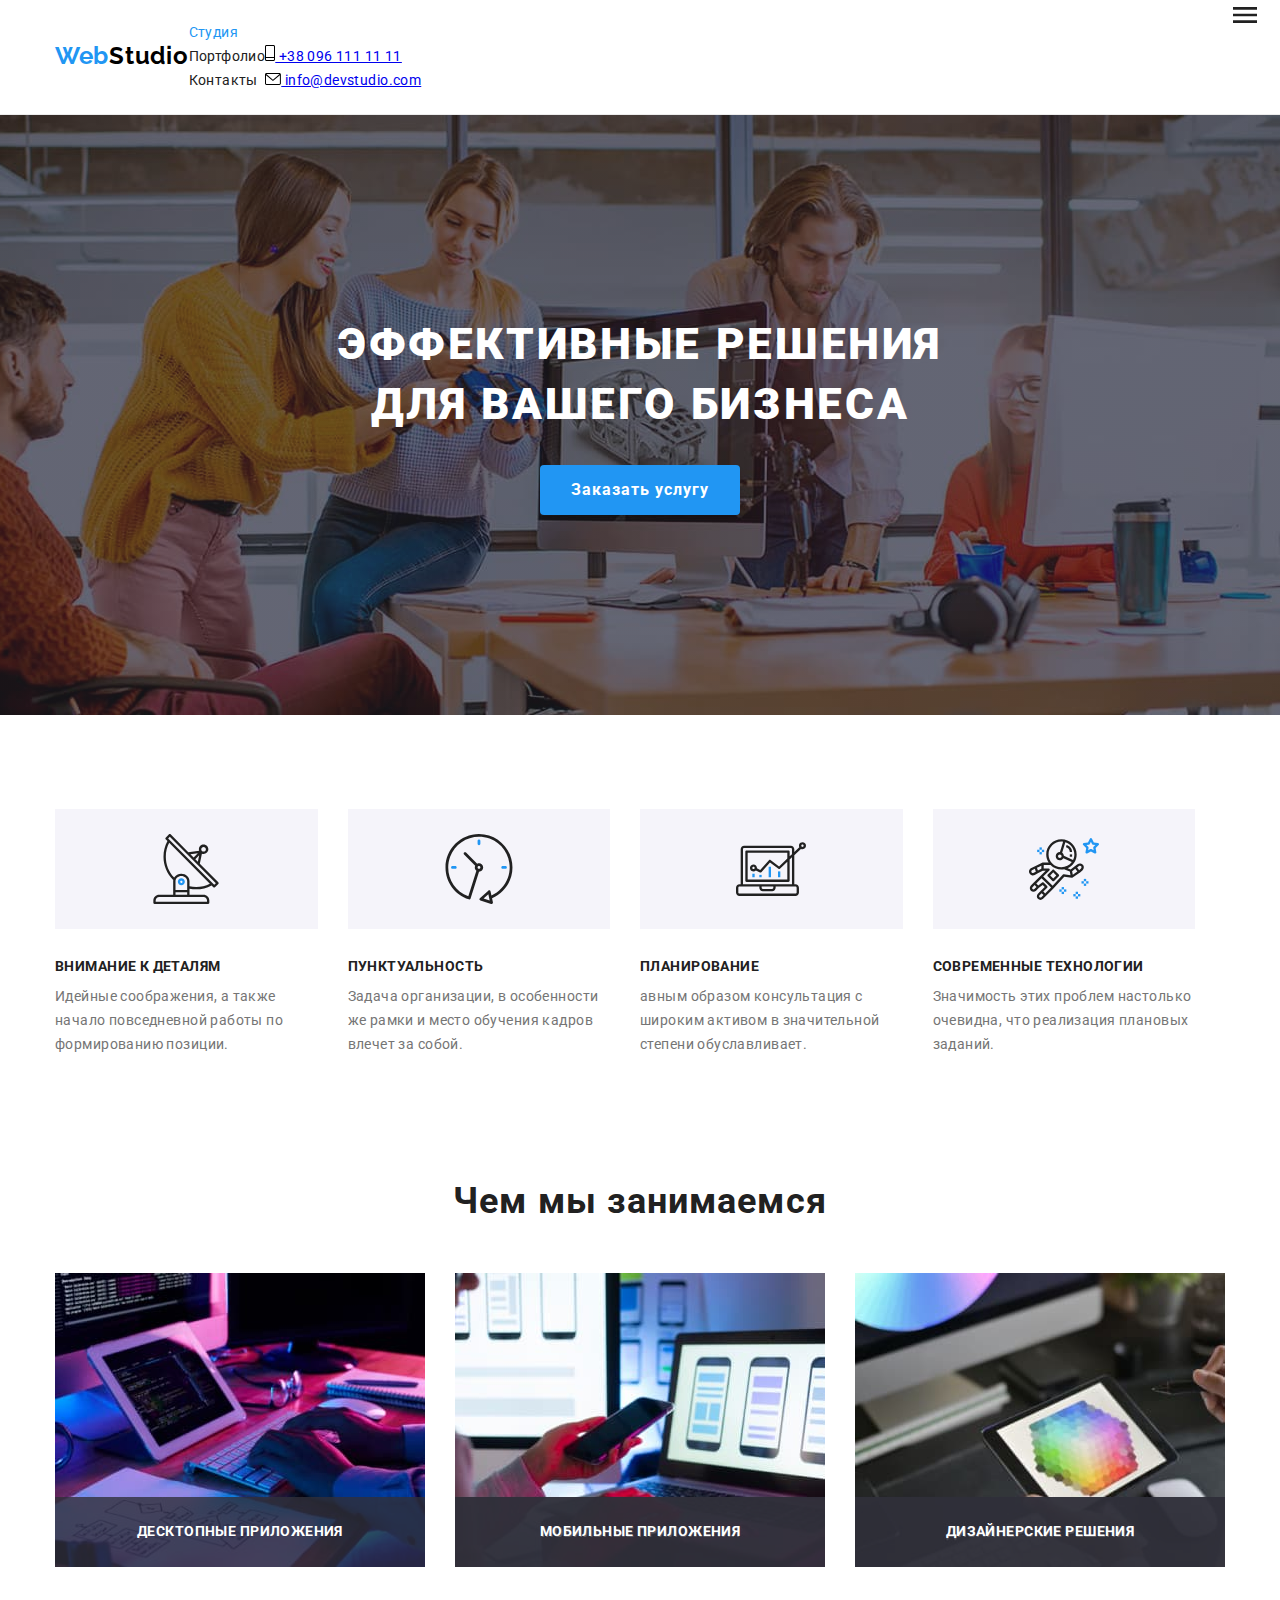
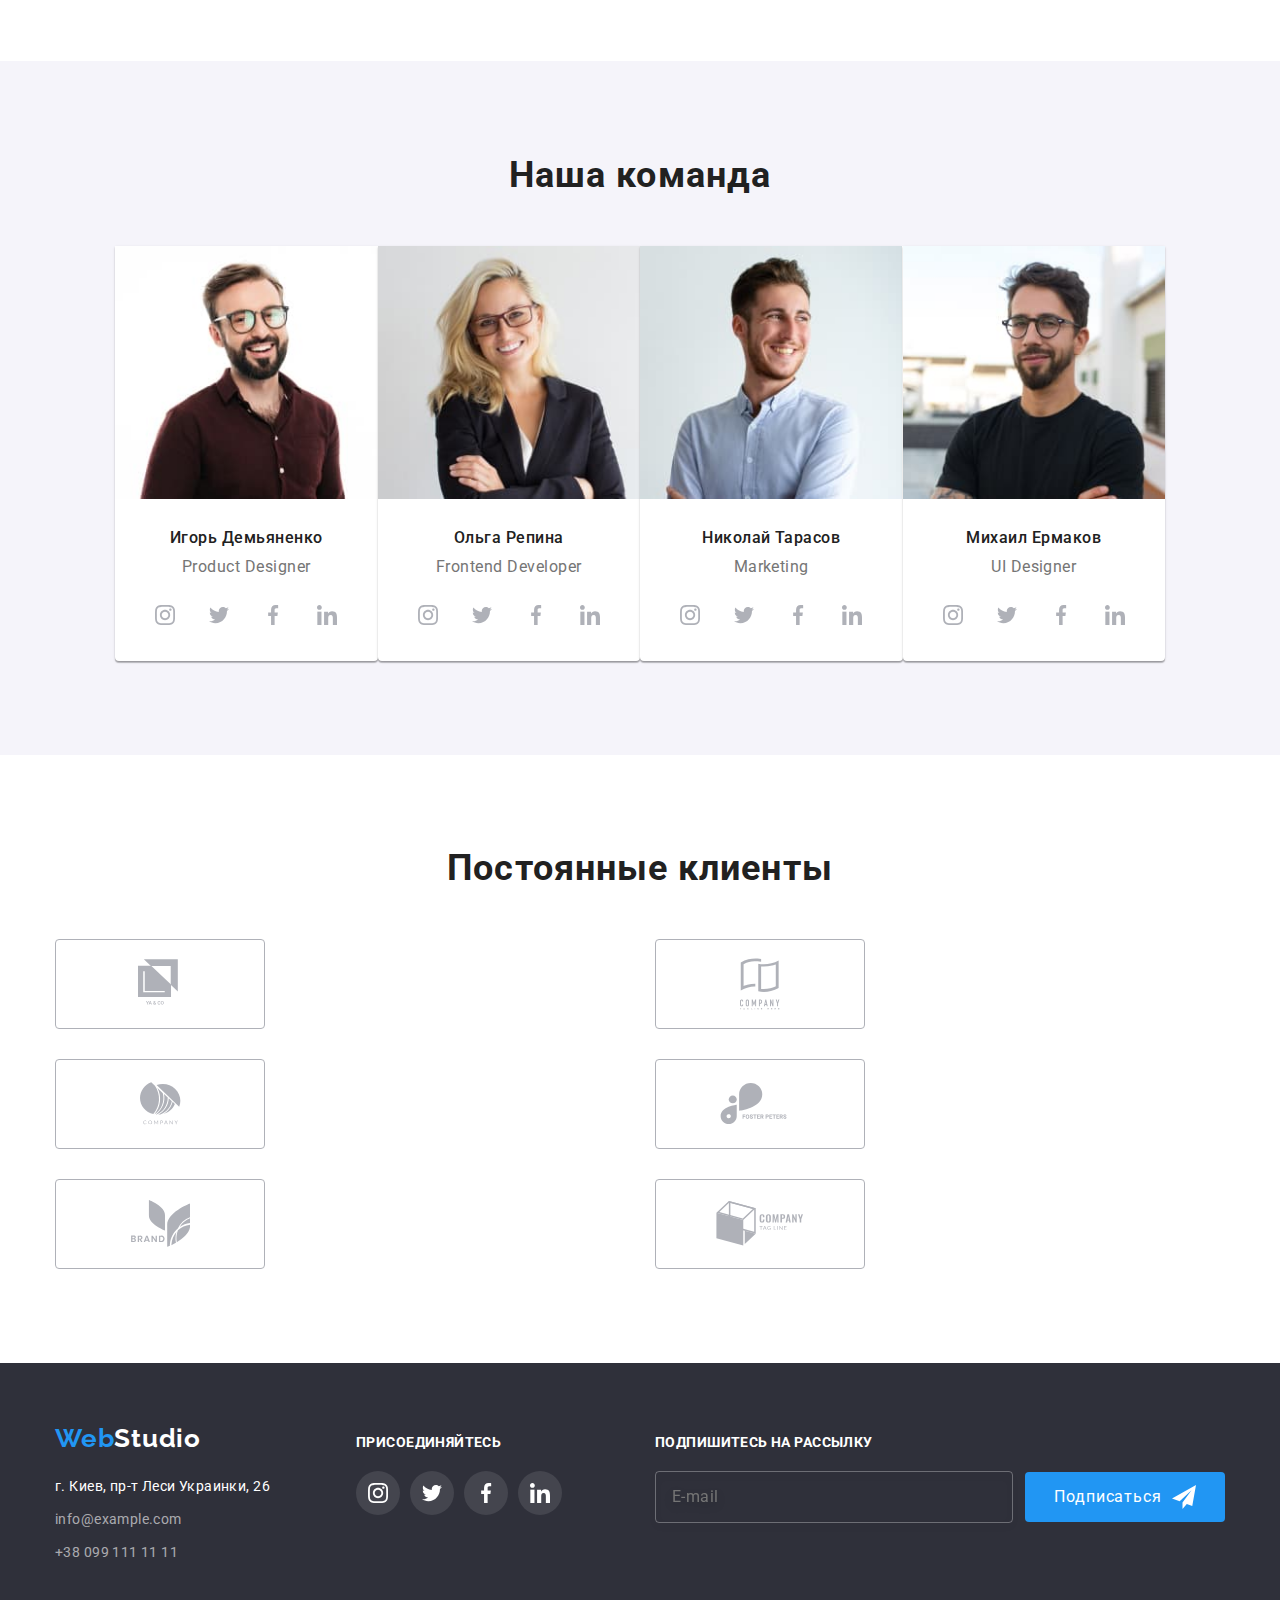
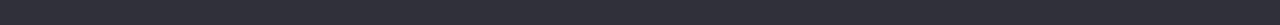
==== commit 5c544a91: "made mobile first on main page" ====
--- a/index.html
+++ b/index.html
@@ -3,603 +3,577 @@
 <head>
     <meta charset="UTF-8">
     <meta name="viewport" content="width=device-width, initial-scale=1.0">
-    <!--<link rel="stylesheet" href="./css/fonts.css"> -->
+    <!-- <link rel="stylesheet" href="./css/fonts.css"> -->
+    <link rel="stylesheet" href="https://cdnjs.cloudflare.com/ajax/libs/modern-normalize/0.2.0/modern-normalize.min.css" >
+    <link rel="stylesheet" href="./css/main.min.css">
     <link rel="preconnect" href="https://fonts.gstatic.com">
-    <link href="https://fonts.googleapis.com/css2?family=Raleway:wght@400;500;700;900&family=Roboto:wght@400;500;700;900&display=swap" rel="stylesheet">
-    <link rel="stylesheet" href="https://cdnjs.cloudflare.com/ajax/libs/modern-normalize/1.0.0/modern-normalize.min.css">
-    <link rel="stylesheet" href="./css/main.min.css">
+    <link rel="preconnect" href="https://fonts.gstatic.com">
+    <link rel="preconnect" href="https://fonts.gstatic.com">
+    <link href="https://fonts.googleapis.com/css2?family=Raleway:wght@700&family=Roboto:wght@400;500;700;900&display=swap" rel="stylesheet">
     <title>WebStudio Главная</title>
 </head>
-<body>
-    <div class="main-page">
-        <!--Шапка-->
+    <body> 
+    <!--шапка страницы--> 
         <header class="header">
-            <div class="header__conteiner">
-                <!-- логотип -->
-                <a href="./index.html" alt="Логотип WebStudio" class="logo">
-                    <span class="logo__first-word">Web</span><span>Studio</span>
-                </a>
-                <button  type="button" class="menu-button" data-menu-button>
-                    <svg width="40" height="40">
-                        <use href="./images/icon.svg#icon-menu_O" class="open-menu"></use>
-                        <use href="./images/icon.svg#icon-close_O" class="close-menu"></use>
-                    </svg>
-                </button>
-                <!-- Навигация -->
-                <div class="menu">
+            <div class="header__box conteiner">
+                <!--логотип-->
+                <div class="logo">
+                    <a class="logo__link" href="index.html" >
+                        <span class="logo__text--accent">Web</span><span class="logo__text">Studio</span>
+                    </a>        
+                </div>
+
+                <div class="header__contant-box" data-menu>
+                    <!--Главная навигация-->
                     <nav class="navigation">
+                        <!--список ссылок навигации-->
                         <ul class="navigation__list">
-                    
-                             <li class="navigation__item">
-                                 <a href="./index.html" alt="Глваная" class="navigation__link navigation__link--accent ">Студия</a>
-                             </li>
-                        
-                             <li class="navigation__item">
-                                <a href="./portfolio.html" alt="Портфолио" class="navigation__link navigation__link--underline">Портфолио</a>
-                            </li>
-    
+                            <!--ссылки навигации-->
                             <li class="navigation__item">
-                                <a href="./contacts.htm" alt="Контакты" class="navigation__link navigation__link--underline">Контакты</a>
-                            </li>
-    
-                        </ul> 
+                                <a class="navigation__link accent" href="./index.html" >Студия</a>
+                            </li>
+                            <li class="navigation__item">
+                                <a class="navigation__link" href="./portfolio.html" >Портфолио</a>
+                            </li>
+                            <li class="navigation__item">
+                                <a class="navigation__link" href="./contacts.html" >Контакты</a>
+                            </li>
+                        </ul>
                     </nav>
-                    <!-- ссылки контактов -->
-                    <address class="header__address"> 
-                        <a class="header__address-link" alt="Почта" href="mail:mail:info@devstudio.com">
-                            <svg class="header__address-icon-envelope">
-                                <use href="./images/icon.svg#icon-envelope"></use>
+                    <!--контактные ссылки-->
+                    <div class="header__interactive-blok">
+                        <a class="header__link mail" href="mailto:info@devstudio.com" >
+                            <svg class="header__link-icon" width="16" height="12">
+                                <use href="./images/icon.svg#envelope"></use>
                             </svg>
                             info@devstudio.com
                         </a>
-                        <a class="header__address-link header__address-link--margin" alt="телефон" href="tel:+380961111111">
-                            <svg class="header__address-icon-phone">
-                                <use href="./images/icon.svg#icon-Vector"></use>
-                            </svg>
+                        <a class="header__link num" href="tel:+380961111111" >
+                            <svg class="header__link-icon" width="10" height="16">
+                                <use href="./images/icon.svg#phone"></use>
+                            </svg> 
                             +38 096 111 11 11
                         </a>
-                    </address>
-                </div>
+                    </div>
+                    <ul class="header_social-list">
+                        <li class="header_social-item">
+                            <a href="#" class="header_social-link">Instagram</a>
+                        </li>
+                        <li class="header_social-item">
+                            <a href="#" class="header_social-link">Twitter</a>
+                        </li>
+                        <li class="header_social-item">
+                            <a href="#" class="header_social-link">Facebook</a>
+                        </li>
+                        <li class="header_social-item">
+                            <a href="#" class="header_social-link">LinkedIn</a>
+                        </li>
+                    </ul>
+                </div>
+                <button class="mobile__btn" data-menu-button>
+                    <svg class="mobile__btn-icon" aria-label="кнопка меню">
+                        <use class="burger" href="./images/icon.svg#menu_burger" ></use>
+                        <use class="crose" href="./images/icon.svg#menu_close" ></use>
+                    </svg>
+                </button>  
             </div>
         </header>
-        <!--Главный контент-->
-        <main>
-            <!--секция герой (баннер)-->
-            <section class="hero">
-                <div class="hero__conteiner">
-                    <h1 class="hero__header visually-hidden">WebStudio</h1>
-                    <p class="hero__title">Эффективные решения для вашего бизнеса</p>
-                    <button type="button" class="hero__button" data-open-modal>
+    <!--гланый контент-->
+         <main>
+
+            <section class="hero-section mobile tablet desctop">
+                <div class="hero conteiner">
+                    <h1 class="hero__title">Эффективные решения для вашего бизнеса</h1>
+                    <button class="hero__button" type="button"  data-open-modal>
                         <span class="hero__button-text">Заказать услугу</span>
                     </button>
                 </div>
             </section>
-            <!--секция особенности-->
-            <section class="features">
-                <h2 class="features__header visually-hidden">Особенности</h2>
-                <div class="features__conteiner">
+
+
+             <section class="features">
+                <div class="conteiner">
+                    <h2 class="visually-hidden">особенности</h2>
                     <ul class="features__list">
-
                         <li class="features__item">
-                            <div class="features__icon-box">
-                                <svg class="features__icon">
-                                    <use href="./images/icon.svg#icon-antenna"></use>
+                            <div class="features__iconbox">
+                                <svg class="features__icon" width="70" height="70">
+                                    <use href="./images/icon.svg#antenna"></use>
                                 </svg>
                             </div>
                             <h3 class="features__item-head">Внимание к деталям</h3>
-                            <p class="features__item-text">
-                                Идейные соображения, а также начало повседневной 
-                                работы по формированию позиции.
-                            </p>
-                        </li>
-
+                            <p class="features__item-text">Идейные соображения, а также начало повседневной работы по формированию позиции.</p>
+                        </li>
                         <li class="features__item">
-                            <div class="features__icon-box">
-                                <svg class="features__icon">
-                                    <use href="./images/icon.svg#icon-clock"></use>
+                            <div class="features__iconbox">
+                                <svg class="features__icon" width="70" height="70">
+                                    <use href="./images/icon.svg#clock"></use>
                                 </svg>
                             </div>
                             <h3 class="features__item-head">Пунктуальность</h3>
-                            <p class="features__item-text">
-                                Задача организации, в особенности же рамки и 
-                                место обучения кадров влечет за собой.
-                            </p>
-                        </li>
-
+                            <p class="features__item-text">Задача организации, в особенности же рамки и место обучения кадров влечет за собой.</p>
+                        </li>
                         <li class="features__item">
-                            <div class="features__icon-box">
-                                <svg class="features__icon">
-                                    <use href="./images/icon.svg#icon-diagram"></use>
+                            <div class="features__iconbox">
+                                <svg class="features__icon" width="70" height="70">
+                                    <use href="./images/icon.svg#diagram"></use>
                                 </svg>
                             </div>
                             <h3 class="features__item-head">Планирование</h3>
-                            <p class="features__item-text">
-                                Равным образом консультация с широким активом 
-                                в значительной степени обуславливает.
-                            </p>
-                        </li>
-
+                            <p class="features__item-text">авным образом консультация с широким активом в значительной степени обуславливает.</p>
+                        </li>
                         <li class="features__item">
-                            <div class="features__icon-box">
-                                <svg class="features__icon">
-                                    <use href="./images/icon.svg#icon-astronaut"></use>
+                            <div class="features__iconbox">
+                                <svg class="features__icon" width="70" height="70">
+                                    <use href="./images/icon.svg#astronaut"></use>
                                 </svg>
                             </div>
                             <h3 class="features__item-head">Современные технологии</h3>
-                            <p class="features__item-text">
-                                Значимость этих проблем настолько очевидна, что 
-                                реализация плановых заданий.
-                            </p>
-                        </li>
-
+                            <p class="features__item-text">Значимость этих проблем настолько очевидна, что реализация плановых заданий.</p>
+                        </li>
                     </ul>
                 </div>
             </section>
-            <!--чем мы занимаемся-->
-            <section class="we-are-doing">
-                <div class="we-are-doing__conteiner">
-                    <h2 class="we-are-doing__header">Чем мы занимаемся</h2>
-                    <ul class="we-are-doing__list">
-
-                        <li class="we-are-doing__item">
+
+
+           <section class="wedo">
+                <div class="conteiner">
+                    <h2 class="wedo__head">Чем мы занимаемся</h2>
+                    <ul class="wedo__list">
+                        
+                        <li class="wedo__item">
                             <img 
-                            srcset="./images/main/what_we_are_doing/box_1@2x.jpg 2x"
-                            src="./images/main/what_we_are_doing/box_1.jpg" alt="Разработка приложенияалгоритм на листке бумаги клавиатура экран с кодом приложения" width="370" height="294">
-                            <div class="we-are-doing__item-lable">
-                                <p class="we-are-doing___item-lable-text">Десктопные приложения</p>
-                            </div>
-                        </li>
-
-                        <li class="we-are-doing__item">
+                                src="./images/main/we_do/desktop/box1_1x.jpg" 
+                                srcset="./images/main/we_do/desktop/box1_1x.jpg 1x,
+                                ./images/main/we_do/desktop/box1_2x.jpg 2x"
+                                alt="алгоритм на листке бумаги клавиатура экран с цветным кодом" width="370" height="294">
+                            <div class="wedo__item-lable">
+                                <p class="wedo__item-description">Десктопные приложения</p>
+                            </div>
+                        </li>
+                        
+                        <li class="wedo__item">
+                               <img
+                               src="./images/main/we_do/desktop/box2_1x.jpg" 
+                               srcset="./images/main/we_do/desktop/box2_1x.jpg 1x,
+                               ./images/main/we_do/desktop/box2_2x.jpg 2x" 
+                                    alt="разработка мобильного приложения" width="370" height="294">
+                            <div class="wedo__item-lable">
+                                <p class="wedo__item-description">Мобильные приложения</p>
+                            </div>
+                        </li>
+
+                        <li class="wedo__item">
                             <img 
-                            srcset="./images/main/what_we_are_doing/box_2@2x.jpg 2x"
-                            src="./images/main/what_we_are_doing/box_2.jpg" alt="разработка мобильного приложения" width="370" height="294">
-                            <div class="we-are-doing__item-lable">
-                                <p class="we-are-doing___item-lable-text">Мобильные приложения</p>
-                            </div>
-                        </li>
-
-                        <li class="we-are-doing__item">
-                            <img 
-                            srcset="./images/main/what_we_are_doing/box_3@2x.jpg 2x"
-                            src="./images/main/what_we_are_doing/box_3.jpg" alt="планшет с палитрой в одной руке и стилус в другой руке" width="370" height="294">
-                            <div class="we-are-doing__item-lable">
-                                <p class="we-are-doing___item-lable-text">Дизайнерские решения</p>
+                            src="./images/main/we_do/desktop/box3_1x.jpg" 
+                            srcset="./images/main/we_do/desktop/box3_1x.jpg 1x,
+                            ./images/main/we_do/desktop/box3_2x.jpg 2x"
+                                alt="планшет с пейнт мапом водной руке и стилус в другой руке" width="370" height="294">
+                            <div class="wedo__item-lable">
+                                <p class="wedo__item-description">Дизайнерские решения</p>
                             </div>
                         </li>
 
                     </ul>
                 </div>
+            </section> 
+
+
+             <section class="our-team">
+                <div class="conteiner">
+                    <h2 class="our-team__head">Наша команда</h2>
+                    <ul class="oure-teame__list">
+    
+                        <li class="oure-teame__card">
+                            <picture>
+                                <source media="(max-width:767px)"
+                                        srcset="./images/main/our_team/mobile/m_Igor_1x.jpg 1x, 
+                                        ./images/main/our_team/mobile/m_Igor_2x.jpg 2x" />
+                                <source media="(max-width: 1199px)" 
+                                        srcset="./images/main/our_team/table/t_Igor_1x.jpg 1x, 
+                                        ./images/main/our_team/table/t_Igor_2x.jpg 2x" />
+                                <source media="(min-width:1200px)" 
+                                        srcset="./images/main/our_team/desktop/Igor_1x.jpg 1x,
+                                        ./images/main/our_team/desktop/Igor_2x.jpg 2x" />
+                               <img src="./images/main/our_team/desktop/Igor_1x.jpg" alt="улыбающийся мужчина в красной рубашке с очками и бородой" >
+                            </picture>
+                            <div class="oure-teame__description">
+                                <h3 class="oure-teame__card-head">Игорь Демьяненко</h3>
+                                <p lang="en" class="oure-teame__card-text">Product Designer</p>
+                                <ul class="oure-teame__social">
+                                   
+                                    <li class="oure-teame__social-item">
+                                        <a href="" class="oure-teame__social-link">
+                                            <svg class="oure-teame__social-icon"  width="20" height="20">
+                                                <use href="./images/icon.svg#instagram"></use>
+                                            </svg>
+                                        </a>
+                                    </li>
+                                    
+                                    <li class="oure-teame__social-item">
+                                        <a href="" class="oure-teame__social-link">
+                                            <svg class="oure-teame__social-icon" width="20" height="20">
+                                                <use href="./images/icon.svg#twitter"></use>
+                                            </svg>
+                                        </a>
+                                    </li>
+                                    
+                                    <li class="oure-teame__social-item">
+                                        <a href="" class="oure-teame__social-link">
+                                            <svg class="oure-teame__social-icon" width="20" height="20">
+                                                <use href="./images/icon.svg#facebook"></use>
+                                            </svg>
+                                        </a>
+                                    </li>
+                                   
+                                    <li class="oure-teame__social-item">
+                                        <a href="" class="oure-teame__social-link">
+                                            <svg class="oure-teame__social-icon" width="20" height="20" >
+                                                <use href="./images/icon.svg#linkedin"></use>
+                                            </svg>
+                                        </a>
+                                    </li>
+
+                                </ul>
+                            </div>
+                        </li>
+                        <li class="oure-teame__card">
+                            <picture>
+                                <source media="(max-width: 767px)" 
+                                        srcset="./images/main/our_team/mobile/m_Olga_1x.jpg 1x, 
+                                        ./images/main/our_team/mobile/m_Olga_2x.jpg 2x" />
+                                <source media="(max-width: 1199px)" 
+                                        srcset="./images/main/our_team/table/t_Olga_1x.jpg 1x,
+                                        ./images/main/our_team/table/t_Olga_2x.jpg 2x" />
+                                <source media="(min-width: 1200px)" 
+                                        srcset="./images/main/our_team/desktop/Olga_1x.jpg 1x,
+                                        ./images/main/our_team/desktop/Olga_2x.jpg 2x" />
+                                <img src="./images/main/our_team/desktop/Olga_1x.jpg" alt="Улыбающеяся светловолосая женщина в пиджаке и в прямоугольных красных очках" >
+                            </picture>
+                            <div class="oure-teame__description">
+                                <h3 class="oure-teame__card-head">Ольга Репина</h3>
+                                <p lang="en" class="oure-teame__card-text">Frontend Developer</p>
+                                <ul class="oure-teame__social">
+                                    
+                                    <li class="oure-teame__social-item">
+                                        <a href="" class="oure-teame__social-link">
+                                            <svg class="oure-teame__social-icon" width="20" height="20">
+                                                <use href="./images/icon.svg#instagram"></use>
+                                            </svg>
+                                        </a>
+                                    </li>
+                                    
+                                    <li class="oure-teame__social-item">
+                                        <a href="" class="oure-teame__social-link">
+                                            <svg class="oure-teame__social-icon" width="20" height="20">
+                                                <use href="./images/icon.svg#twitter"></use>
+                                            </svg>
+                                        </a>
+                                    </li>
+                                    
+                                    <li class="oure-teame__social-item">
+                                        <a href="" class="oure-teame__social-link">
+                                            <svg class="oure-teame__social-icon" width="20" height="20">
+                                                <use href="./images/icon.svg#facebook"></use>
+                                            </svg>
+                                        </a>
+                                    </li>
+                                   
+                                    <li class="oure-teame__social-item">
+                                        <a href="" class="oure-teame__social-link">
+                                            <svg class="oure-teame__social-icon"  width="20" height="20">
+                                                <use href="./images/icon.svg#linkedin"></use>
+                                            </svg>
+                                        </a>
+                                    </li>
+
+                                </ul>
+                            </div>
+                        </li>
+                        <li class="oure-teame__card">
+                            <picture>
+                                <source media="(max-width: 767px)" 
+                                        srcset="./images/main/our_team/mobile/m_Nikolay_1x.jpg 1x,
+                                        ./images/main/our_team/mobile/m_Nikolay_2x.jpg 2x" />
+                                <source media="(max-width: 1199px)" 
+                                        srcset="./images/main/our_team/table/t_Nikolay_1x.jpg 1x,
+                                        ./images/main/our_team/table/t_Nikolay_2x.jpg 2x" />
+                                <source media="(min-width: 1200px)" 
+                                        srcset="./images/main/our_team/desktop/Nikolai_1x.jpg 1x,
+                                        ./images/main/our_team/desktop/Nikolai_2x.jpg 2x" />
+                                <img src="./images/main/our_team/desktop/Nikolai_1x.jpg" alt="улыбающийся парень в белой рубашке с маленькой бородой" >
+                            </picture>
+                            <div class="oure-teame__description">
+                                <h3 class="oure-teame__card-head">Николай Тарасов</h3>
+                                <p lang="en" class="oure-teame__card-text">Marketing</p>
+                                <ul class="oure-teame__social">
+                                    
+                                    <li class="oure-teame__social-item">
+                                        <a href="" class="oure-teame__social-link">
+                                            <svg class="oure-teame__social-icon" width="20" height="20">
+                                                <use href="./images/icon.svg#instagram"></use>
+                                            </svg>
+                                        </a>
+                                    </li>
+                                   
+                                    <li class="oure-teame__social-item">
+                                        <a href="" class="oure-teame__social-link">
+                                            <svg class="oure-teame__social-icon" width="20" height="20">
+                                                <use href="./images/icon.svg#twitter"></use>
+                                            </svg>
+                                        </a>
+                                    </li>
+                                    
+                                    <li class="oure-teame__social-item">
+                                        <a href="" class="oure-teame__social-link">
+                                            <svg class="oure-teame__social-icon" width="20" height="20">
+                                                <use href="./images/icon.svg#facebook"></use>
+                                            </svg>
+                                        </a>
+                                    </li>
+                                    
+                                    <li class="oure-teame__social-item">
+                                        <a href="" class="oure-teame__social-link">
+                                            <svg class="oure-teame__social-icon"  width="20" height="20">
+                                                <use href="./images/icon.svg#linkedin"></use>
+                                            </svg>
+                                        </a>
+                                    </li>
+
+                                </ul>
+                            </div>
+                        </li>
+                        <li class="oure-teame__card">
+                            <picture>
+                                <source media="(max-width: 767px)" 
+                                        srcset="./images/main/our_team/mobile/m_Mihail_1x.jpg 1x,
+                                        ./images/main/our_team/mobile/m_Mihail_2x.jpg 2x">
+                                <source media="(max-width: 1199px)" 
+                                        srcset="./images/main/our_team/table/t_Mihail_1x.jpg 1x,
+                                        ./images/main/our_team/table/t_Mihail_2x.jpg 2x">
+                                <source media="(min-width: 1200px)" 
+                                        srcset="./images/main/our_team/desktop/Mihail_1x.jpg 1x,
+                                        ./images/main/our_team/desktop/Mihail_2x.jpg 2x">
+                               <img src="./images/main/our_team/desktop/Mihail_1x.jpg" alt="парень в черной футболке в круглых очках и с бородой" >
+                            </picture>
+                            <div class="oure-teame__description">
+                                <h3 class="oure-teame__card-head">Михаил Ермаков</h3> 
+                                <p lang="en" class="oure-teame__card-text">UI Designer</p>
+                               <ul class="oure-teame__social">
+                                    
+                                    <li class="oure-teame__social-item">
+                                        <a href="" class="oure-teame__social-link">
+                                            <svg class="oure-teame__social-icon" width="20" height="20">
+                                                <use href="./images/icon.svg#instagram"></use>
+                                            </svg>
+                                        </a>
+                                    </li>
+                                    
+                                    <li class="oure-teame__social-item">
+                                        <a href="" class="oure-teame__social-link">
+                                            <svg class="oure-teame__social-icon" width="20" height="20">
+                                                <use href="./images/icon.svg#twitter"></use>
+                                            </svg>
+                                        </a>
+                                    </li>
+                                    
+                                    <li class="oure-teame__social-item">
+                                        <a href="" class="oure-teame__social-link">
+                                            <svg class="oure-teame__social-icon" width="20" height="20">
+                                                <use href="./images/icon.svg#facebook"></use>
+                                            </svg>
+                                        </a>
+                                    </li>
+                                    
+                                    <li class="oure-teame__social-item">
+                                        <a href="" class="oure-teame__social-link">
+                                            <svg class="oure-teame__social-icon"  width="20" height="20">
+                                                <use href="./images/icon.svg#linkedin"></use>
+                                            </svg>
+                                        </a>
+                                    </li>
+
+                                </ul>
+                            </div>
+                        </li>
+                    </ul>
+                </div>
             </section>
-            <!--наша команда-->
-            <section class="our-team">
-                <div class="our-team__conteiner">
-                    <h2 class="our-team__head">Наша команда</h2>
-                    <ul class="our-team__list">
- 
-                        <li class="our-team__item">
-                            <figure class="our-team__card">
-                                <picture>
-                                    <source srcset="./images/main/our_team/Descktop/Igor.jpg 1x,
-                                                    ./images/main/our_team/Descktop/Igor@2x.jpg 2x"
-                                                    media="(min-width: 1200px)">
-                                    <source srcset="./images/main/our_team/Table/Igor.jpg 1x,
-                                                    ./images/main/our_team/Table/Igor@2x.jpg 2x" 
-                                                    media="(min-width: 768px)">
-                                    <source srcset="./images/main/our_team/Mobile/Igor@2x.jpg 2x,
-                                                    ./images/main/our_team/Mobile/Igor.jpg 1x" 
-                                                    media="(max-width: 767px)">
-                                    <img src="./images/main/our_team/Mobile/Igor.jpg" alt="">
-                                </picture>
-
-                                <div class="our-team__card-caption">
-                                    <h3 class="our-team__card-title">Игорь Демьяненко</h3>
-                                    <p class="our-team__card-specialty">Product Designer</p>
-                                </div>
-                                <ul class="our-team__social-list">
-  
-                                    <li class="our-team__social-item">
-                                        <a href="" class="our-team__social-link">
-                                            <svg class="our-team__social-icon">
-                                                <use href="./images/icon.svg#icon-instagram"></use>
-                                            </svg>
-                                        </a>
-                                    </li>
- 
-                                    <li class="our-team__social-item">
-                                        <a href="" class="our-team__social-link">
-                                            <svg class="our-team__social-icon">
-                                                <use href="./images/icon.svg#icon-twitter"></use>
-                                            </svg>
-                                        </a>
-                                    </li>
-                                    
-                                    <li class="our-team__social-item">
-                                        <a href="" class="our-team__social-link">
-                                            <svg class="our-team__social-icon">
-                                                <use href="./images/icon.svg#icon-facebook"></use>
-                                            </svg>
-                                        </a>
-                                    </li>
-
-                                    <li class="our-team__social-item">
-                                        <a href="" class="our-team__social-link">
-                                            <svg class="our-team__social-icon">
-                                                <use href="./images/icon.svg#icon-linkedin"></use>
-                                            </svg>
-                                        </a>
-                                    </li>
-
-                                </ul>
-                            </figure>
-                        </li>
-
-                        <li class="our-team__item">
-                            <figure class="our-team__card">
-                                <picture>
-                                    <source srcset="./images/main/our_team/Descktop/Olga.jpg 1x,
-                                                    ./images/main/our_team/Descktop/Olga@2x.jpg 2x" 
-                                                    media="(min-width: 1200px)">
-                                    <source srcset="./images/main/our_team/Table/Olga.jpg 1x,
-                                                    ./images/main/our_team/Table/Olga@2x.jpg 2x" 
-                                                    media="(min-width: 768px)">
-                                    <source srcset="./images/main/our_team/Mobile/Olga.jpg 1x,
-                                                    ./images/main/our_team/Mobile/Olga@2x.jpg 2x" 
-                                                    media="(max-width: 767px)">        
-                                    <img src="./images/main/our_team/Mobile/Olga.jpg" alt="">
-                                </picture>
-                                <div class="our-team__card-caption">
-                                    <h3 class="our-team__card-title">Ольга Репина</h3>
-                                    <p class="our-team__card-specialty">Frontend Developer</p>
-                                </div>
-                                <ul class="our-team__social-list">
-  
-                                    <li class="our-team__social-item">
-                                        <a href="" class="our-team__social-link">
-                                            <svg class="our-team__social-icon">
-                                                <use href="./images/icon.svg#icon-instagram"></use>
-                                            </svg>
-                                        </a>
-                                    </li>
- 
-                                    <li class="our-team__social-item">
-                                        <a href="" class="our-team__social-link">
-                                            <svg class="our-team__social-icon">
-                                                <use href="./images/icon.svg#icon-twitter"></use>
-                                            </svg>
-                                        </a>
-                                    </li>
-                                    
-                                    <li class="our-team__social-item">
-                                        <a href="" class="our-team__social-link">
-                                            <svg class="our-team__social-icon">
-                                                <use href="./images/icon.svg#icon-facebook"></use>
-                                            </svg>
-                                        </a>
-                                    </li>
-
-                                    <li class="our-team__social-item">
-                                        <a href="" class="our-team__social-link">
-                                            <svg class="our-team__social-icon">
-                                                <use href="./images/icon.svg#icon-linkedin"></use>
-                                            </svg>
-                                        </a>
-                                    </li>
-
-                                </ul>
-                            </figure>
-                        </li>
-                       
-                        <li class="our-team__item">
-                            <figure class="our-team__card">
-                                <picture>
-                                    <source srcset="./images/main/our_team/Descktop/Nikolay.jpg 1x,
-                                                    ./images/main/our_team/Descktop/Nikolay@2x.jpg 2x"
-                                                    media="(min-width: 1200px)">
-                                    <source srcset="./images/main/our_team/Table/Nikolay.jpg 1x,
-                                                    ./images/main/our_team/Table/Nikolay@2x.jpg 2x" 
-                                                    media="(min-width: 768px)">
-                                    <source srcset="./images/main/our_team/Mobile/Nikolay.jpg 1x, 
-                                                    ./images/main/our_team/Mobile/Nikolay@2x.jpg 2x," 
-                                                    media="(max-width: 767px)">
-                                    <img src="./images/main/our_team/Mobile/Nikolay.jpg" alt="" >
-                                </picture>
-                                
-                                <div class="our-team__card-caption">
-                                    <h3 class="our-team__card-title">Николай Тарасов</h3>
-                                    <p class="our-team__card-specialty">Marketing</p>
-                                </div>
-                                <ul class="our-team__social-list">
-  
-                                    <li class="our-team__social-item">
-                                        <a href="" class="our-team__social-link">
-                                            <svg class="our-team__social-icon">
-                                                <use href="./images/icon.svg#icon-instagram"></use>
-                                            </svg>
-                                        </a>
-                                    </li>
- 
-                                    <li class="our-team__social-item">
-                                        <a href="" class="our-team__social-link">
-                                            <svg class="our-team__social-icon">
-                                                <use href="./images/icon.svg#icon-twitter"></use>
-                                            </svg>
-                                        </a>
-                                    </li>
-                                    
-                                    <li class="our-team__social-item">
-                                        <a href="" class="our-team__social-link">
-                                            <svg class="our-team__social-icon">
-                                                <use href="./images/icon.svg#icon-facebook"></use>
-                                            </svg>
-                                        </a>
-                                    </li>
-
-                                    <li class="our-team__social-item">
-                                        <a href="" class="our-team__social-link">
-                                            <svg class="our-team__social-icon">
-                                                <use href="./images/icon.svg#icon-linkedin"></use>
-                                            </svg>
-                                        </a>
-                                    </li>
-
-                                </ul>
-                            </figure>
-                        </li>
-
-                        <li class="our-team__item">
-                            <figure class="our-team__card">
-                                <picture>
-                                    <source srcset="./images/main/our_team/Descktop/Mihail.jpg 1x,
-                                                    ./images/main/our_team/Descktop/Mihail@2x.jpg 2x" 
-                                                    media="(min-width: 1200px)">
-                                    <source srcset="./images/main/our_team/Table/Mihail.jpg 1x,
-                                                    ./images/main/our_team/Table/Mihail@2x.jpg 2x" 
-                                                    media="(min-width: 768px)">
-                                    <source srcset="./images/main/our_team/Mobile/Mihail.jpg 1x, 
-                                                    ./images/main/our_team/Mobile/Mihail@2x.jpg 2x" 
-                                                    media="(max-width: 767px)">
-                                    <img src="./images/main/our_team/Mobile/Mihail.jpg" alt="" >
-                                </picture>
-                                <div class="our-team__card-caption">
-                                    <h3 class="our-team__card-title">Михаил Ермаков</h3>
-                                    <p class="our-team__card-specialty">UI Designer</p>
-                                </div>
-                                <ul class="our-team__social-list">
-  
-                                    <li class="our-team__social-item">
-                                        <a href="" class="our-team__social-link">
-                                            <svg class="our-team__social-icon">
-                                                <use href="./images/icon.svg#icon-instagram"></use>
-                                            </svg>
-                                        </a>
-                                    </li>
- 
-                                    <li class="our-team__social-item">
-                                        <a href="" class="our-team__social-link">
-                                            <svg class="our-team__social-icon">
-                                                <use href="./images/icon.svg#icon-twitter"></use>
-                                            </svg>
-                                        </a>
-                                    </li>
-                                    
-                                    <li class="our-team__social-item">
-                                        <a href="" class="our-team__social-link">
-                                            <svg class="our-team__social-icon">
-                                                <use href="./images/icon.svg#icon-facebook"></use>
-                                            </svg>
-                                        </a>
-                                    </li>
-
-                                    <li class="our-team__social-item">
-                                        <a href="" class="our-team__social-link">
-                                            <svg class="our-team__social-icon">
-                                                <use href="./images/icon.svg#icon-linkedin"></use>
-                                            </svg>
-                                        </a>
-                                    </li>
-
-                                </ul>
-                            </figure>
-                        </li>
-                        
+
+
+            <section class="clients">
+                <div class="conteiner">
+                    <h2 class="clients__head">Постоянные клиенты</h2>
+                    <ul class="clients__list">
+                        <li class="clients__item">
+                            <a href="" class="clients__link">
+                                <svg class="clients__icon" width="44" height="49">
+                                    <use href="./images/icon.svg#client1"></use>
+                                </svg>
+                            </a>
+                        </li>
+                        <li class="clients__item">
+                            <a href="" class="clients__link">
+                                <svg class="clients__icon" width="40" height="52">
+                                    <use href="./images/icon.svg#client2"></use>
+                                </svg>
+                            </a>
+                        </li>
+                        <li class="clients__item">
+                            <a href="" class="clients__link">
+                                <svg class="clients__icon" width="41" height="43">
+                                    <use href="./images/icon.svg#client3"></use>
+                                </svg>
+                            </a>
+                        </li>
+                        <li class="clients__item">
+                            <a href="" class="clients__link">
+                                <svg class="clients__icon" width="80" height="42">
+                                    <use href="./images/icon.svg#client4"></use>
+                                </svg>
+                            </a>
+                        </li>
+                        <li class="clients__item">
+                            <a href="" class="clients__link">
+                                <svg class="clients__icon" width="59" height="47">
+                                    <use href="./images/icon.svg#client5"></use>
+                                </svg>
+                            </a>
+                        </li>
+                        <li class="clients__item">
+                            <a href="" class="clients__link">
+                                <svg class="clients__icon" width="88" height="45">
+                                    <use href="./images/icon.svg#client6"></use>
+                                </svg>
+                            </a>
+                        </li>
                     </ul>
                 </div>
             </section>
-            <!--постоянные клиенты-->
-            <section class="regular-customers">
-                <div class="regular-customers__conteiner">
-                    <h2 class="regular-customers__head">Постоянные клиенты</h2>
-                    <ul class="regular-customers__list">
-
-                        <li class="regular-customers__item">
-                            <a href="" class="regular-customer__link">
-                                <svg class="regular-customers__icon regular-customers__icon--logo-1">
-                                    <use href="./images/icon.svg#icon-logo-1"></use>
-                                </svg>
-                            </a>
-                        </li>
-                        
-                        <li class="regular-customers__item">
-                            <a href="" class="regular-customer__link">
-                                <svg class="regular-customers__icon regular-customers__icon--logo-2">
-                                    <use href="./images/icon.svg#icon-logo-2"></use>
-                                </svg>
-                            </a>
-                        </li>
-                       
-                        <li class="regular-customers__item">
-                            <a href="" class="regular-customer__link">
-                                <svg class="regular-customers__icon regular-customers__icon--logo-3">
-                                    <use href="./images/icon.svg#icon-logo-3"></use>
-                                </svg>
-                            </a>
-                        </li>
-                       
-                        <li class="regular-customers__item">
-                            <a href="" class="regular-customer__link">
-                                <svg class="regular-customers__icon regular-customers__icon--logo-4">
-                                    <use href="./images/icon.svg#icon-logo-4"></use>
-                                </svg>
-                            </a>
-                        </li>
-                       
-                        <li class="regular-customers__item">
-                            <a href="" class="regular-customer__link">
-                                <svg class="regular-customers__icon regular-customers__icon--logo-5">
-                                    <use href="./images/icon.svg#icon-logo-5"></use>
-                                </svg>
-                            </a>
-                        </li>
-                        
-                        <li class="regular-customers__item">
-                            <a href="" class="regular-customer__link">
-                                <svg class="regular-customers__icon regular-customers__icon--logo-6">
-                                    <use href="./images/icon.svg#icon-logo-6"></use>
-                                </svg>
-                            </a>
-                        </li>
-
-                    </ul>
-                </div>
-            </section>
-        </main>
-        <!--Подвал-->
+        </main> 
+
+
         <footer class="footer">
-            <section class="footer__section">
-                <div class="footer__conteiner">
-
-                    <!--ссылки навигации и контактов-->
-                    <div class="footer__links-conteiner">
-                        <a href="./index.html" class="logo logo--footer">
-                            <span class="logo__first-word">Web</span><span>Studio</span>
+            <div class="conteiner">
+                <div class="footer__box"> 
+                    <div class="footer__links">
+                        <a href="index.html" class="footer__logo">
+                            <span class="footer__logo--accent">Web</span><span>Studio</span>
                         </a>
-                        <address class="footer__address">
-                            <ul class="footer__address__list">
-                                <li class="footer__address-contact">
-                                    <a href="https://goo.gl/maps/pXZyXXm4pR66iuyq8" class="footer__location-on-map">г. Киев, пр-т Леси Украинки, 26</a>
+                        <address>
+                            <ul class="footer__address-list">
+                                <li>
+                                    <a href="https://goo.gl/maps/pXZyXXm4pR66iuyq8" class="footer__address-location">г. Киев, пр-т Леси Украинки, 26</a>
                                 </li>
-                                <li class="footer__address-contact">
-                                    <a href="mailto:info@example.com" class="footer__contact-link">info@example.com</a>
+                                <li class="footer__address-item">
+                                    <a href="mailto:info@example.com" class="footer__address-contact">info@example.com</a>
                                 </li>
-                                <li class="footer__address-contact">
-                                    <a href="tel:+380991111111" class="footer__contact-link">+38 099 111 11 11</a>
+                                <li class="footer__address-item">
+                                    <a href="tel:+380991111111" class="footer__address-contact">+38 099 111 11 11</a>
                                 </li>
                             </ul>
                         </address>
                     </div>
-    
-                    <!--соцсетеи-->
-                    <div class="social">
-                    <p class="social__slogan">присоединяйтесь</p>
-                    <ul class="social__connect-list">
-                     
-                        <li class="social__connect-item">
-                            <a href="" class="social__connect-link">
-                                <svg class="social__connect-icon">
-                                    <use href="./images/icon.svg#icon-instagram"></use>
-                                </svg>
-                            </a>
-                        </li>
-                     
-                        <li class="social__connect-item">
-                            <a href="" class="social__connect-link">
-                                <svg class="social__connect-icon">
-                                    <use href="./images/icon.svg#icon-twitter"></use>
-                                </svg>
-                            </a>
-                        </li>
-                      
-                        <li class="social__connect-item">
-                            <a href="" class="social__connect-link">
-                                <svg class="social__connect-icon">
-                                    <use href="./images/icon.svg#icon-facebook"></use>
-                                </svg>
-                            </a>
-                        </li>
-                      
-                        <li class="social__connect-item">
-                            <a href="" class="social__connect-link">
-                                <svg class="social__connect-icon">
-                                    <use href="./images/icon.svg#icon-linkedin"></use>
-                                </svg>
-                            </a>
-                        </li>
-                    </ul>
+                    <div class="footer__social">
+                        <p class="footer__social-title">присоединяйтесь</p>
+                        <ul class="footer__social-list">
+                            <li class="footer__social-item">
+                                <a href="" class="footer__social-link">
+                                    <svg class="footer__social-icon" width="20" height="20">
+                                        <use href="./images/icon.svg#instagram"></use>
+                                    </svg>
+                                </a>
+                            </li>
+                            <li class="footer__social-item">
+                                <a href="" class="footer__social-link">
+                                    <svg class="footer__social-icon" width="20" height="20">
+                                        <use href="./images/icon.svg#twitter"></use>
+                                    </svg>
+                                </a>
+                            </li>
+                            <li class="footer__social-item">
+                                <a href="" class="footer__social-link">
+                                    <svg class="footer__social-icon" width="20" height="20">
+                                        <use href="./images/icon.svg#facebook"></use>
+                                    </svg>
+                                </a>
+                            </li>
+                            <li class="footer__social-item">
+                                <a href="" class="footer__social-link">
+                                    <svg class="footer__social-icon" width="20" height="20">
+                                        <use href="./images/icon.svg#linkedin"></use>
+                                    </svg>
+                                </a>
+                            </li>
+                        </ul>
                     </div>
-
-                    <!--Подписка на рассылку-->
                     <div class="subscribe">
-                        <p class="subscribe__slogan">Подпишитесь на рассылку</p>
-                        <form action="" class="subscribe__form">
-                            
-                                <input type="text" name="foot_email" id="foot_email" class="subscribe__input" placeholder="E-mail">
-                            
+                        <h2 class="subscribe__title">Подпишитесь на рассылку</h2>
+                        <form action="" class="subscribe__form"><input type="text" name="foot_email" id="foot_email" class="footer__subscribe__input" placeholder="E-mail">
                             <button type="submit" class="subscribe__button">
                                 <span class="subscribe__button-text">Подписаться</span>
-                                <svg class="subscribe__button-icon">
-                                    <use href="./images/icon.svg#icon-icon-send"></use>
+                                <svg class="subscribe__button-icon" width="24" height="24">
+                                    <use href="./images/icon.svg#icon_send"></use>
                                 </svg>
                             </button>
                         </form>
                     </div>
                 </div>
-            </section>
+            </div>
         </footer>
-    </div>
-    <!--Модальное окно-->
-    <div class="backdrop is-hidden" data-backdrop>
-        <div class="modal" data-open-modal>
-            <button type="button" class="modal__round-button-close" data-close-modal>
-                <svg class="modal__close-icon">
-                    <use href="./images/icon.svg#icon-Close"></use>
-                </svg>
-            </button>
-            <p class="modal__head">Оставьте свои данные, мы вам перезвоним</p>
-            <form action="" class="form">
-                <!--поля заполнения-->
-                <div class="form__blok">
-                    <label for="name" class="form__lable">Имя</label>
-                    <input type="text" id="name" class="form__input">
-                    <svg class="form__input-icon">
-                        <use href="./images/icon.svg#icon-person"></use>
+        
+        
+        <div class="backdrop is-hidden" data-backdrop>
+            <div class="modal-port" data-open-modal>
+                <button type="button" class="round" data-close-modal>
+                    <svg class="close-icon" width="18" height="18">
+                        <use href="./images/icon.svg#icon_close"></use>
                     </svg>
-                </div>
-
-                <div class="form__blok">
-                    <label for="phone" class="form__lable">Телефон</label>
-                    <input type="tel" id="phone" class="form__input">
-                    <svg class="form__input-icon">
-                        <use href="./images/icon.svg#icon-phone"></use>
-                    </svg>
-                </div>
-
-                <div class="form__blok">
-                    <label for="mail" class="form__lable">Почта</label>
-                    <input type="email" id="mail" class="form__input">
-                    <svg class="form__input-icon">
-                        <use href="./images/icon.svg#icon-email"></use>
-                    </svg>
-                </div>
-
-                <div class="form__commits">
-                    <lable for="commits" class="form__lable">Комментарий</lable>
-                    <textarea name="commits" id="commits" rows="10" class="form__area-commits" placeholder="Введите текст"></textarea>
-                </div>
-                <!--чекбокс-->
-                <div class="form__checkbox">
-                    <label class="form__checkbox-lable">
+                </button>
+                <p class="modal__title">Оставьте свои данные, мы вам перезвоним</p>
+                <form action="" class="modal__form">
+                    
+                    <lable for="" class="maodal__lable">Имя
+                        <div class="modal__form-blok">
+                            <input type="text" name="" id="" class="modal__input">
+                            <svg class="modal__icon" width="18" height="18">
+                                <use href="./images/icon.svg#icon_person"></use>
+                            </svg>
+                        </div>
+                    </lable>
+                    <lable for="" class="maodal__lable">Телефон
+                        <div class="modal__form-blok">
+                            <input type="tel" name="" id="" class="modal__input">
+                            <svg class="modal__icon" width="18" height="18">
+                                <use href="./images/icon.svg#icon_phone"></use>
+                            </svg>
+                        </div>
+                    </lable>
+                    <lable for="" class="maodal__lable">Почта
+                        <div class="modal__form-blok">
+                            <input type="email" name="" id="" class="modal__input">
+                            <svg class="modal__icon" width="18" height="18">
+                                <use href="./images/icon.svg#icon_email"></use>
+                            </svg>
+                        </div>
+                    </lable>
+                    <lable for="commits" class="maodal__lable">Комментарий
+                        <textarea name="commits" id="commits" rows="10" class="modal__commit" placeholder="Введите текст"></textarea>
+                    </lable>
+                </form>
+                <div class="contract">
+                    <label class="contract-text">
                         <input type="checkbox" name="confirm">
-                        <span class="form__checkbox-icon"></span>Соглашаюсь с рассылкой и принимаю <a href="http://" class="form__checkbox-link">Условия договора</a>
+                        <span contenteditable="" class="contract-checkbox"></span>Соглашаюсь с рассылкой и принимаю <a href="http://" class="contract__link">Условия договора</a>
                     </label>
                 </div>
-                <!--кнопка отправить-->
-                <button type="submit" class="form__button"><span class="form__button-text">Отправить</span></button>
-            </form>
+                <button type="submit" class="modal__button">
+                    <span class="modal__button-text">Отправить</span>
+                </button>
+            </div>
         </div>
-    </div>
-    <!--Скрипты-->
+        <!--скрипт-->
     <script src="./js/modal.js"></script>
     <script src="./js/menu.js"></script>
-</body>
+    </body>
 </html>--- a/css/main.min.css
+++ b/css/main.min.css
@@ -1,2 +1,2 @@
-ul,li,p,figure,h1,h2,h3,p{margin:0px;padding:0px}ul{list-style:none}img{display:block;max-width:100%;height:auto}.main-page{margin:0 auto;overflow:hidden}@media screen and (min-width: 768px) and (max-width: 1199px){.main-page{margin:0 auto}}@media screen and (min-width: 1200px){.main-page{margin:0 auto 0 auto}}@media screen and (max-width: 767px){.menu{position:absolute;width:450px;height:453px;background-color:#ECECEC;-webkit-transform:translateY(10%);transform:translateY(10%)}}.menu-button{display:-webkit-inline-box;display:-ms-inline-flexbox;display:inline-flex;border:none;margin:0 0 0 auto;padding:0;background-color:transparent}@media screen and (min-width: 768px){.menu-button{display:none}}.menu-button__icon{width:40px;height:40px}.menu-button.is-open .open-menu{display:none}.menu-button .close-menu{display:none}.menu-button.is-open .close-menu{display:block}.header{max-width:480px;min-height:60px;margin-left:auto;margin-right:auto;border-bottom:1px solid #ECECEC}@media screen and (max-width: 767px){.header{position:relative}}@media screen and (min-width: 768px){.header{max-width:768px;min-height:80px}}@media screen and (min-width: 1200px){.header{max-width:1600px;min-height:80px}}.header__conteiner{display:none;width:450px;height:60px;margin:0 auto;padding:16px 0}@media screen and (min-width: 768px){.header__conteiner{width:738px;height:80px;-webkit-box-align:center;-ms-flex-align:center;align-items:center;-webkit-box-pack:center;-ms-flex-pack:center;justify-content:center}}@media screen and (min-width: 1200px){.header__conteiner{width:1200px;height:80px}}.logo{color:#000;width:145px;height:31px;text-decoration:none;font-family:"Raleway",sans-serif;font-style:normal;font-weight:bold;font-size:26px;line-height:1.192;letter-spacing:0.03em}.logo--footer{display:block;color:#fff}@media screen and (max-width: 1199px){.logo--footer{text-align:center;margin:0 auto}}@media screen and (min-width: 1200px){.logo--footer{margin:0 93px 20px 0}.logo--footer:focus{text-decoration:underline;outline:none}}.logo__first-word{color:#2196F3}.navigation__list{width:294px;list-style:none;padding:0;margin:0 auto}@media screen and (max-width: 767px){.navigation__list{font-family:"Roboto",sans-serif;font-style:normal;font-weight:500;font-size:18px;line-height:21px;text-align:center;letter-spacing:0.02em}}.footer{background-color:#2F303A}.footer__section{width:100%;margin:0 auto;overflow:hidden}@media screen and (min-width: 768px){.footer__section{max-width:768px;height:463px}}@media screen and (min-width: 1200px){.footer__section{max-width:1600px;height:252px;margin:0 auto 0 auto}}.footer__conteiner{padding-top:60px;padding-bottom:60px}@media screen and (min-width: 768px){.footer__conteiner{display:-webkit-box;display:-ms-flexbox;display:flex;-ms-flex-wrap:wrap;flex-wrap:wrap;padding-left:76px;padding-right:89px}}@media screen and (min-width: 1200px){.footer__conteiner{display:-webkit-box;display:-ms-flexbox;display:flex;-webkit-box-pack:center;-ms-flex-pack:center;justify-content:center;max-width:1200px;margin:0 auto;padding:0}}.footer__links-conteiner{margin:0 auto}@media screen and (min-width: 768px){.footer__links-conteiner{margin:0 0 60px 0}}@media screen and (min-width: 1200px){.footer__links-conteiner{margin:0;padding-top:60px;padding-bottom:60px;margin-right:93px}}.footer__address{margin-top:20px}@media screen and (min-width: 768px){.footer__address{margin:20px 0 0 0}}@media screen and (min-width: 1200px){.footer__address{padding:0;margin:20px 0 0 0}}@media screen and (min-width: 1200px){.footer__address__list{padding:0;list-style:none}}.footer__address-contact{font-family:"Roboto",sans-serif;font-style:normal;font-weight:normal;font-size:14px;line-height:1.714;letter-spacing:0.03em}@media screen and (max-width: 1199px){.footer__address-contact{text-align:center}}@media screen and (min-width: 768px){.footer__address-contact:not(:last-child){margin-bottom:8px}}@media screen and (min-width: 1200px){.footer__address-contact:not(:last-child){margin-bottom:9px}}.footer__location-on-map{color:#fff;text-decoration:none}.footer__location-on-map:focus{text-decoration:underline;outline:none}.footer__contact-link{color:rgba(255,255,255,0.6);text-decoration:none}.footer__contact-link:focus{text-decoration:underline;outline:none}.social{width:206px;height:80px;margin:60px auto 0}@media screen and (min-width: 768px){.social{margin:0 0 102px auto}}@media screen and (min-width: 1200px){.social{margin:72px 0 100px 0}}.social__slogan{font-family:"Roboto",sans-serif;font-style:normal;font-weight:bold;font-size:14px;line-height:1.142;letter-spacing:0.03em;text-transform:uppercase;color:#fff}@media screen and (max-width: 1199px){.social__slogan{text-align:center}}.social__connect-list{display:-webkit-box;display:-ms-flexbox;display:flex;-webkit-box-align:center;-ms-flex-align:center;align-items:center;-webkit-box-pack:center;-ms-flex-pack:center;justify-content:center;margin-top:20px;list-style:none;padding:0}.social__connect-item:not(:last-child){margin-right:10px}.social__connect-link{display:-webkit-box;display:-ms-flexbox;display:flex;-webkit-box-align:center;-ms-flex-align:center;align-items:center;-webkit-box-pack:center;-ms-flex-pack:center;justify-content:center;width:44px;height:44px;border-radius:50%;background-color:rgba(255,255,255,0.1);color:#fff;-webkit-transition-property:background-color;transition-property:background-color;-webkit-transition-duration:250ms;transition-duration:250ms;-webkit-transition-timing-function:cubic-bezier(0.4, 0, 0.2, 1);transition-timing-function:cubic-bezier(0.4, 0, 0.2, 1)}.social__connect-link:focus,.social__connect-link:hover{border-radius:50%;background-color:#2196F3;outline:none}.social__connect-icon{width:20px;height:20px;fill:currentColor}.subscribe{display:block;max-width:450px;height:156px;margin:60px auto 0}@media screen and (min-width: 768px){.subscribe{margin:0 auto}}@media screen and (min-width: 1200px){.subscribe{max-width:570px;height:86px;margin:72px 0 94px 93px}}.subscribe__slogan{font-family:"Roboto",sans-serif;font-style:normal;font-weight:bold;font-size:14px;line-height:1.142;letter-spacing:0.03em;text-transform:uppercase;color:#fff}@media screen and (max-width: 1199px){.subscribe__slogan{text-align:center}}.subscribe__form{text-align:center}@media screen and (max-width: 1199px){.subscribe__form{text-align:center}}@media screen and (min-width: 1200px){.subscribe__form{display:-webkit-box;display:-ms-flexbox;display:flex}}.subscribe__input{width:450px;height:50px;margin-top:20px;padding-left:16px;border:1px solid rgba(255,255,255,0.3);border-radius:4px;background-color:transparent;color:#fff;-webkit-transition:border 250ms cubic-bezier(0.4, 0, 0.2, 1);transition:border 250ms cubic-bezier(0.4, 0, 0.2, 1)}.subscribe__input:focus{border:2px solid #2196F3;-webkit-transition:border 250ms cubic-bezier(0.4, 0, 0.2, 1);transition:border 250ms cubic-bezier(0.4, 0, 0.2, 1);outline:none}@media screen and (min-width: 1200px){.subscribe__input{width:358px}}.subscribe__button{display:-webkit-box;display:-ms-flexbox;display:flex;-webkit-box-align:center;-ms-flex-align:center;align-items:center;width:200px;height:50px;margin-top:20px;margin-left:auto;margin-right:auto;padding-left:29px;padding-right:28px;border:none;border-radius:4px;background-color:#2196F3;-webkit-box-shadow:0px 4px 4px rgba(0,0,0,0.15);box-shadow:0px 4px 4px rgba(0,0,0,0.15)}@media screen and (min-width: 1200px){.subscribe__button{margin-left:12px;margin-right:0}}.subscribe__button-text{font-family:"Roboto",sans-serif;font-style:normal;font-weight:bold;font-size:16px;line-height:1.875;letter-spacing:0.06em;color:#fff}.subscribe__button-icon{width:24px;height:24px;margin-left:10px}.header{max-width:480px;min-height:60px;margin-left:auto;margin-right:auto;border-bottom:1px solid #ECECEC}@media screen and (max-width: 767px){.header{position:relative}}@media screen and (min-width: 768px){.header{max-width:768px;min-height:80px}}@media screen and (min-width: 1200px){.header{max-width:1600px;min-height:80px}}.header__conteiner{display:none;width:450px;height:60px;margin:0 auto;padding:16px 0}@media screen and (min-width: 768px){.header__conteiner{width:738px;height:80px;-webkit-box-align:center;-ms-flex-align:center;align-items:center;-webkit-box-pack:center;-ms-flex-pack:center;justify-content:center}}@media screen and (min-width: 1200px){.header__conteiner{width:1200px;height:80px}}.logo{color:#000;width:145px;height:31px;text-decoration:none;font-family:"Raleway",sans-serif;font-style:normal;font-weight:bold;font-size:26px;line-height:1.192;letter-spacing:0.03em}.logo--footer{display:block;color:#fff}@media screen and (max-width: 1199px){.logo--footer{text-align:center;margin:0 auto}}@media screen and (min-width: 1200px){.logo--footer{margin:0 93px 20px 0}.logo--footer:focus{text-decoration:underline;outline:none}}.logo__first-word{color:#2196F3}.navigation__list{width:294px;list-style:none;padding:0;margin:0 auto}@media screen and (max-width: 767px){.navigation__list{font-family:"Roboto",sans-serif;font-style:normal;font-weight:500;font-size:18px;line-height:21px;text-align:center;letter-spacing:0.02em}}@media screen and (max-width: 767px){.menu{position:absolute;width:450px;height:453px;background-color:#ECECEC;-webkit-transform:translateY(10%);transform:translateY(10%)}}.menu-button{display:-webkit-inline-box;display:-ms-inline-flexbox;display:inline-flex;border:none;margin:0 0 0 auto;padding:0;background-color:transparent}@media screen and (min-width: 768px){.menu-button{display:none}}.menu-button__icon{width:40px;height:40px}.menu-button.is-open .open-menu{display:none}.menu-button .close-menu{display:none}.menu-button.is-open .close-menu{display:block}.hero{max-width:480px;min-height:400px;margin:0 auto 0 auto}@media screen and (min-width: 768px){.hero{max-width:768px}}@media screen and (min-width: 1200px){.hero{max-width:1600px;min-height:600px;margin:0 auto 0 auto}}.hero__conteiner{min-height:400px;margin-left:auto;margin-right:auto;padding-top:118px;padding-bottom:118px;background-color:var(--hero-background-color);background-size:480px 400px;background-position:center;background-repeat:no-repeat;background-image:-webkit-gradient(linear, left top, right top, from(rgba(47,48,58,0.4)), to(rgba(47,48,58,0.4))),url("../../images/main/hero_background/Mobile/Header.jpg");background-image:linear-gradient(to right, rgba(47,48,58,0.4), rgba(47,48,58,0.4)),url("../../images/main/hero_background/Mobile/Header.jpg")}@media screen and (min-device-pixel-ratio: 2), screen and (-webkit-min-device-pixel-ratio: 2), screen and (min-resolution: 192dpi), screen and (min-resolution: 2dppx){.hero__conteiner .hero__conteiner{background-image:-webkit-gradient(linear, left top, right top, from(rgba(47,48,58,0.4)), to(rgba(47,48,58,0.4))),url("../../images/main/hero_background/Mobile/Header@2x.jpg");background-image:linear-gradient(to right, rgba(47,48,58,0.4), rgba(47,48,58,0.4)),url("../../images/main/hero_background/Mobile/Header@2x.jpg")}}@media screen and (min-width: 768px){.hero__conteiner{background-size:768px 400px;background-image:-webkit-gradient(linear, left top, right top, from(rgba(47,48,58,0.4)), to(rgba(47,48,58,0.4))),url("../../images/main/hero_background/Table/Header.jpg");background-image:linear-gradient(to right, rgba(47,48,58,0.4), rgba(47,48,58,0.4)),url("../../images/main/hero_background/Table/Header.jpg")}}@media screen and (min-width: 768px) and (min-device-pixel-ratio: 2), screen and (min-width: 768px) and (-webkit-min-device-pixel-ratio: 2), screen and (min-width: 768px) and (min-resolution: 192dpi), screen and (min-width: 768px) and (min-resolution: 2dppx){.hero__conteiner .hero__conteiner{background-image:url("../../images/main/hero_background/Table/Header@2x.jpg")}}@media screen and (min-width: 1200px){.hero__conteiner{min-height:600px;margin-left:auto;margin-right:auto;padding-top:200px;padding-bottom:200px;background-size:cover;background-image:-webkit-gradient(linear, left top, right top, from(rgba(47,48,58,0.4)), to(rgba(47,48,58,0.4))),url("../../images/main/hero_background/Descktop/Hero.jpg");background-image:linear-gradient(to right, rgba(47,48,58,0.4), rgba(47,48,58,0.4)),url("../../images/main/hero_background/Descktop/Hero.jpg")}}@media screen and (min-width: 1200px) and (min-device-pixel-ratio: 2), screen and (min-width: 1200px) and (-webkit-min-device-pixel-ratio: 2), screen and (min-width: 1200px) and (min-resolution: 192dpi), screen and (min-width: 1200px) and (min-resolution: 2dppx){.hero__conteiner .hero__conteiner{background-image:url("../../images/main/hero_background/Descktop/Hero@2x.jpg")}}.visually-hidden{position:absolute;width:1px;height:1px;margin:-1px;border:0;padding:0;white-space:nowrap;-webkit-clip-path:inset(100%);clip-path:inset(100%);clip:rect(0 0 0 0);overflow:hidden}.hero__title{width:360px;min-height:84px;margin-left:auto;margin-right:auto;margin-bottom:30px;font-family:"Roboto",sans-serif;font-style:normal;font-weight:900;font-size:26px;line-height:1.615;letter-spacing:0.06em;text-align:center;text-transform:uppercase;color:#fff}@media screen and (min-width: 1200px){.hero__title{width:696px;min-height:120px;font-weight:900;font-size:44px;line-height:1.363;letter-spacing:0.06em}}.hero__button{display:-webkit-box;display:-ms-flexbox;display:flex;-webkit-box-pack:center;-ms-flex-pack:center;justify-content:center;-webkit-box-align:center;-ms-flex-align:center;align-items:center;margin-left:auto;margin-right:auto;padding:0;width:200px;min-height:50px;-webkit-box-shadow:0px 4px 4px rgba(0,0,0,0.15);box-shadow:0px 4px 4px rgba(0,0,0,0.15);border-radius:4px;border:none;background-color:#2196F3}.hero__button-text{font-family:"Roboto",sans-serif;font-style:normal;font-weight:bold;font-size:16px;line-height:1.875;letter-spacing:0.06em;color:#fff}.features{margin:0 auto}@media screen and (max-width: 1199px){.features{margin:60px auto 60px auto}}@media screen and (min-width: 1200px){.features{max-width:1600px;min-height:251px;margin:94px auto 0 auto}}.visually-hidden{position:absolute;width:1px;height:1px;margin:-1px;border:0;padding:0;white-space:nowrap;-webkit-clip-path:inset(100%);clip-path:inset(100%);clip:rect(0 0 0 0);overflow:hidden}.features__conteiner{margin:0 auto 0 auto;padding:0}@media screen and (min-width: 768px){.features__conteiner{width:768px}}@media screen and (max-width: 1199px){.features__conteiner{padding:0 15px}}@media screen and (min-width: 1200px){.features__conteiner{width:1200px;margin:0 auto 0 auto;outline:1sx solid green}}.features__list{list-style:none;padding:0}@media screen and (min-width: 768px){.features__list{display:-webkit-box;display:-ms-flexbox;display:flex;-webkit-box-pack:center;-ms-flex-pack:center;justify-content:center;width:768px}}@media screen and (min-width: 768px) and (max-width: 1199px){.features__list{-ms-flex-wrap:wrap;flex-wrap:wrap;margin-left:-30px;margin-top:-30px}}@media screen and (min-width: 1200px){.features__list{display:-webkit-box;display:-ms-flexbox;display:flex;list-style:none;width:1200px}}.features__item{width:450px;margin:0 auto}@media screen and (max-width: 767px){.features__item:not(:last-child){margin-bottom:30px}}@media screen and (min-width: 768px) and (max-width: 1199px){.features__item{margin:0;width:354px;-ms-flex-preferred-size:calc(100% / 2 - 60px);flex-basis:calc(100% / 2 - 60px);margin-left:30px;margin-top:30px}}@media screen and (min-width: 1200px){.features__item{margin:0;width:270px}.features__item:not(:last-child){margin-right:30px}}.features__icon-box{display:-webkit-box;display:-ms-flexbox;display:flex;-webkit-box-align:center;-ms-flex-align:center;align-items:center;-webkit-box-pack:center;-ms-flex-pack:center;justify-content:center;width:450px;height:120px;border-radius:4px;background-color:#F5F4FA}@media screen and (min-width: 768px){.features__icon-box{width:354px}}@media screen and (min-width: 1200px){.features__icon-box{width:270px}}.features__icon{width:70px;height:70px}.features__item-head{margin-top:30px;font-family:"Roboto",sans-serif;font-style:normal;font-weight:bold;font-size:14px;line-height:1.142;letter-spacing:0.03em;text-transform:uppercase;color:#212121}@media screen and (max-width: 767px){.features__item-head{text-align:center}}.features__item-text{margin-top:10px;font-family:"Roboto",sans-serif;font-style:normal;font-weight:normal;font-size:14px;line-height:1.714;letter-spacing:0.03em;color:#757575}.we-are-doing{max-width:1600px;min-height:386px;margin:94px auto 0 auto}@media screen and (max-width: 1199px){.we-are-doing{display:none}}.we-are-doing__conteiner{width:1200px;margin:0 auto 0 auto}.we-are-doing__header{font-family:"Roboto",sans-serif;font-style:normal;font-weight:bold;font-size:36px;line-height:1.166;text-align:center;letter-spacing:0.03em;color:#212121;margin:0}.we-are-doing__list{display:-webkit-box;display:-ms-flexbox;display:flex;max-width:1170px;-webkit-box-pack:justify;-ms-flex-pack:justify;justify-content:space-between;list-style:none;margin:50px auto 0 auto;padding:0}.we-are-doing__item{position:relative}.we-are-doing__item:not(:last-child){margin-right:30px}.we-are-doing__item-lable{position:absolute;bottom:0;left:0;padding:27px 0 27px 0;width:370px;height:70px;background-color:rgba(47,48,58,0.8)}.we-are-doing___item-lable-text{margin:0;font-family:Roboto;font-style:normal;font-weight:bold;font-size:14px;line-height:1.142;text-align:center;letter-spacing:0.03em;text-transform:uppercase;color:#fff}.our-team{background-color:#F5F4FA}.our-team__conteiner{margin:0 auto}@media screen and (max-width: 1199px){.our-team__conteiner{padding:60px 15px 60px}}@media screen and (max-width: 767px){.our-team__conteiner{max-width:480px}}@media screen and (min-width: 768px){.our-team__conteiner{max-width:768px}}@media screen and (min-width: 1200px){.our-team__conteiner{max-width:1600px;min-height:708px;margin:94px auto 0 auto;padding-top:94px}}.our-team__head{font-family:"Roboto",sans-serif;font-style:normal;font-weight:bold;font-size:28px;line-height:1.178;text-align:center;letter-spacing:0.03em;color:#212121;margin-bottom:30px}@media screen and (min-width: 1200px){.our-team__head{margin:0 auto;font-size:36px;line-height:1.166}}.our-team__list{width:450px;margin:0 auto;padding:0;list-style:none}@media screen and (min-width: 768px) and (max-width: 1199px){.our-team__list{display:-webkit-box;display:-ms-flexbox;display:flex;-webkit-box-pack:center;-ms-flex-pack:center;justify-content:center;width:768px;-ms-flex-wrap:wrap;flex-wrap:wrap;margin-left:-30px;margin-top:-30px}}@media screen and (min-width: 1200px){.our-team__list{min-width:1200px;margin:0 auto 0;margin-top:50px;padding:0;list-style:none;display:-webkit-box;display:-ms-flexbox;display:flex;-webkit-box-pack:center;-ms-flex-pack:center;justify-content:center}}@media screen and (max-width: 767px){.our-team__item:not(:last-child){margin-bottom:30px}}@media screen and (min-width: 768px) and (max-width: 1199px){.our-team__item{-ms-flex-preferred-size:calc(100% / 2 - 60px);flex-basis:calc(100% / 2 - 60px);margin-left:30px;margin-top:30px;margin-bottom:0}}@media screen and (min-width: 1200px){.our-team__item:not(:last-child){margin-right:30px}}.our-team__card{width:450px;height:622px;margin:0;background-color:#FFFFFF;-webkit-box-shadow:0px 1px 3px rgba(0,0,0,0.12),0px 1px 1px rgba(0,0,0,0.14),0px 2px 1px rgba(0,0,0,0.2);box-shadow:0px 1px 3px rgba(0,0,0,0.12),0px 1px 1px rgba(0,0,0,0.14),0px 2px 1px rgba(0,0,0,0.2);border-radius:0px 0px 4px 4px}@media screen and (min-width: 768px){.our-team__card{width:354px;height:536px}}@media screen and (min-width: 1200px){.our-team__card{width:270px;height:428px}}.our-team__card-caption{padding-top:30px}.our-team__card-title{font-family:"Roboto",sans-serif;font-style:normal;font-weight:500;font-size:16px;line-height:19px;text-align:center;letter-spacing:0.03em;color:#212121}.our-team__card-specialty{font-family:"Roboto",sans-serif;font-style:normal;font-weight:normal;font-size:16px;line-height:19px;text-align:center;letter-spacing:0.03em;color:#757575;margin-top:10px}.our-team__social-list{display:-webkit-box;display:-ms-flexbox;display:flex;-webkit-box-align:center;-ms-flex-align:center;align-items:center;-webkit-box-pack:center;-ms-flex-pack:center;justify-content:center;width:206px;height:44px;margin:16px auto 24px auto;list-style:none;padding:0}.our-team__social-item{display:-webkit-box;display:-ms-flexbox;display:flex;-webkit-box-align:center;-ms-flex-align:center;align-items:center;-webkit-box-pack:center;-ms-flex-pack:center;justify-content:center;width:44px;height:44px;margin-right:10px}.our-team__social-link{width:44px;height:44px;padding:12px;background-color:transparent;border-radius:50%;color:#AFB1B8;-webkit-transition-property:background-color,color;transition-property:background-color,color;-webkit-transition-duration:250ms;transition-duration:250ms;-webkit-transition-timing-function:cubic-bezier(0.4, 0, 0.2, 1);transition-timing-function:cubic-bezier(0.4, 0, 0.2, 1)}.our-team__social-link:hover,.our-team__social-link:focus{background-color:#2196F3;border-radius:50%;color:#fff;-webkit-transition-property:background-color,color;transition-property:background-color,color;-webkit-transition-duration:250ms;transition-duration:250ms;-webkit-transition-timing-function:cubic-bezier(0.4, 0, 0.2, 1);transition-timing-function:cubic-bezier(0.4, 0, 0.2, 1);outline:none}.our-team__social-icon{width:20px;height:20px;fill:currentColor}.regular-customers{margin-top:60px;margin-left:auto;margin-right:auto}@media screen and (min-width: 1200px){.regular-customers{margin-top:94px;margin-bottom:94px;margin-left:auto;margin-right:auto}}.regular-customers__conteiner{margin:0 auto 60px}@media screen and (max-width: 767px){.regular-customers__conteiner{max-width:480px}}@media screen and (min-width: 768px){.regular-customers__conteiner{width:768px}}@media screen and (min-width: 1200px){.regular-customers__conteiner{margin:0 auto;min-width:1200px}}.regular-customers__head{font-family:"Roboto",sans-serif;font-style:normal;font-weight:bold;text-align:center;letter-spacing:0.03em;color:#212121}@media screen and (max-width: 1199px){.regular-customers__head{font-size:28px;line-height:1.178;margin-bottom:30px}}@media screen and (min-width: 1200px){.regular-customers__head{font-size:36px;line-height:1.166;margin-bottom:50px}}.regular-customers__list{display:-webkit-box;display:-ms-flexbox;display:flex;-webkit-box-pack:center;-ms-flex-pack:center;justify-content:center}@media screen and (max-width: 1199px){.regular-customers__list{-ms-flex-wrap:wrap;flex-wrap:wrap;margin-left:-30px;margin-top:-30px}}@media screen and (min-width: 1200px){.regular-customers__list{margin:0 auto}}.regular-customers__item{margin-left:30px;margin-top:30px}@media screen and (max-width: 767px){.regular-customers__item{-ms-flex-preferred-size:calc(100% / 2 - 60px);flex-basis:calc(100% / 2 - 60px)}}@media screen and (min-width: 768px){.regular-customers__item{-ms-flex-preferred-size:calc(100% / 3 - 90px);flex-basis:calc(100% / 3 - 90px)}}@media screen and (min-width: 1200px){.regular-customers__item{margin:0}.regular-customers__item:not(:last-child){margin-right:30px}}.regular-customer__link{display:-webkit-box;display:-ms-flexbox;display:flex;-webkit-box-align:center;-ms-flex-align:center;align-items:center;-webkit-box-pack:center;-ms-flex-pack:center;justify-content:center;color:#AFB1B8;border:1px solid;border-radius:4px;text-decoration:none;outline:none;-webkit-transition-property:color;transition-property:color;-webkit-transition-duration:250ms;transition-duration:250ms;-webkit-transition-timing-function:cubic-bezier(0.4, 0, 0.2, 1);transition-timing-function:cubic-bezier(0.4, 0, 0.2, 1)}.regular-customer__link:hover,.regular-customer__link:focus{color:#2196F3;border:1px solid;border-radius:4px;text-decoration:none;outline:none;-webkit-transition-property:color;transition-property:color;-webkit-transition-duration:250ms;transition-duration:250ms;-webkit-transition-timing-function:cubic-bezier(0.4, 0, 0.2, 1);transition-timing-function:cubic-bezier(0.4, 0, 0.2, 1)}@media screen and (max-width: 767px){.regular-customer__link{width:210px;height:90px}}@media screen and (min-width: 768px){.regular-customer__link{width:226px;height:90px}}@media screen and (min-width: 1200px){.regular-customer__link{width:170px;height:90px}}.regular-customers__icon{fill:currentColor}.regular-customers__icon--logo-1{width:45px;height:50px}.regular-customers__icon--logo-2{width:40px;height:52px}.regular-customers__icon--logo-3{width:41px;height:43px}.regular-customers__icon--logo-4{width:80px;height:42px}.regular-customers__icon--logo-5{width:59px;height:47px}.regular-customers__icon--logo-6{width:89px;height:46px}.backdrop{position:fixed;top:0;left:0;width:100%;height:100%;opacity:1;-webkit-transform:scale(1);transform:scale(1);-webkit-transition:opacity 1000ms cubic-bezier(0.4, 0, 0.2, 1) 250ms;transition:opacity 1000ms cubic-bezier(0.4, 0, 0.2, 1) 250ms;background-color:rgba(0,0,0,0.5)}.is-hidden{opacity:0;pointer-events:none;-webkit-transform:scale(0);transform:scale(0);-webkit-transition:opacity 750ms cubic-bezier(0.4, 0, 0.2, 1),-webkit-transform 1000ms cubic-bezier(0.4, 0, 0.2, 1);transition:opacity 750ms cubic-bezier(0.4, 0, 0.2, 1),-webkit-transform 1000ms cubic-bezier(0.4, 0, 0.2, 1);transition:transform 1000ms cubic-bezier(0.4, 0, 0.2, 1),opacity 750ms cubic-bezier(0.4, 0, 0.2, 1);transition:transform 1000ms cubic-bezier(0.4, 0, 0.2, 1),opacity 750ms cubic-bezier(0.4, 0, 0.2, 1),-webkit-transform 1000ms cubic-bezier(0.4, 0, 0.2, 1)}.modal{position:absolute;top:50%;left:50%;-webkit-transform:translate(-50%, -50%) scale(1) perspective(500px) rotateY(0deg);transform:translate(-50%, -50%) scale(1) perspective(500px) rotateY(0deg);-webkit-transition:opacity 250ms cubic-bezier(0.4, 0, 0.2, 1),-webkit-transform 750ms cubic-bezier(0.4, 0, 0.2, 1);transition:opacity 250ms cubic-bezier(0.4, 0, 0.2, 1),-webkit-transform 750ms cubic-bezier(0.4, 0, 0.2, 1);transition:transform 750ms cubic-bezier(0.4, 0, 0.2, 1),opacity 250ms cubic-bezier(0.4, 0, 0.2, 1);transition:transform 750ms cubic-bezier(0.4, 0, 0.2, 1),opacity 250ms cubic-bezier(0.4, 0, 0.2, 1),-webkit-transform 750ms cubic-bezier(0.4, 0, 0.2, 1);padding:40px;width:450px;height:609px;background-color:#fff;border-radius:4px}@media screen and (min-width: 1200px){.modal{width:528px;height:581px}}.backdrop.is-hidden>.modal{position:absolute;top:50%;left:50%;-webkit-transform:translate(-50%, -50%) scale(0) perspective(500px) rotateY(90deg);transform:translate(-50%, -50%) scale(0) perspective(500px) rotateY(90deg);-webkit-transition:opacity 500ms cubic-bezier(0.4, 0, 0.2, 1),-webkit-transform 750ms cubic-bezier(0.4, 0, 0.2, 1);transition:opacity 500ms cubic-bezier(0.4, 0, 0.2, 1),-webkit-transform 750ms cubic-bezier(0.4, 0, 0.2, 1);transition:transform 750ms cubic-bezier(0.4, 0, 0.2, 1),opacity 500ms cubic-bezier(0.4, 0, 0.2, 1);transition:transform 750ms cubic-bezier(0.4, 0, 0.2, 1),opacity 500ms cubic-bezier(0.4, 0, 0.2, 1),-webkit-transform 750ms cubic-bezier(0.4, 0, 0.2, 1);padding:40px;width:528px;height:581px;background-color:#fff;border-radius:4px}.modal__round-button-close{position:fixed;top:8px;right:8px;width:30px;height:30px;border:1px solid rgba(0,0,0,0.1);border-radius:50%;background-color:#fff;display:-webkit-box;display:-ms-flexbox;display:flex;-webkit-box-align:center;-ms-flex-align:center;align-items:center;-webkit-box-pack:center;-ms-flex-pack:center;justify-content:center}.modal__round-button-close:focus{outline:none;border:1px solid #000;border-radius:50%;background-color:#fff}.modal__close-icon{width:12px;height:12px}.modal__round-button-close:hover>.modal__close-icon,.modal__round-button-close:focus>.modal__close-icon{fill:#2196F3;-webkit-transition:fill 250ms cubic-bezier(0.4, 0, 0.2, 1);transition:fill 250ms cubic-bezier(0.4, 0, 0.2, 1)}.modal__head{width:370px;font-family:"Roboto",sans-serif;font-style:normal;font-weight:bold;font-size:20px;line-height:1.15;letter-spacing:0.03em;color:#212121;margin:0}@media screen and (max-width: 1199px){.modal__head{text-align:center}}@media screen and (min-width: 1200px){.modal__head{width:448px;height:23px}}.form{width:370px;height:342px;margin-top:10px}@media screen and (min-width: 1200px){.form{width:448px;height:342px;margin-top:12px}}.form__blok{position:relative;width:370px;height:58px;margin-top:10px}@media screen and (min-width: 1200px){.form__blok{width:448px;height:58px}}.form__lable{font-family:"Roboto",sans-serif;font-style:normal;font-weight:normal;font-size:12px;line-height:1.166;color:#757575}.form__input{width:370px;margin-top:4px;border-radius:4px;border:1px solid rgba(33,33,33,0.2);padding:11px 11px 11px 42px;-webkit-transition-property:border-color;transition-property:border-color;-webkit-transition-duration:250ms;transition-duration:250ms;-webkit-transition-timing-function:cubic-bezier(0.4, 0, 0.2, 1);transition-timing-function:cubic-bezier(0.4, 0, 0.2, 1)}@media screen and (min-width: 1200px){.form__input{width:448px}}.form__input:focus{outline:none;border:1px solid #2196F3;border-radius:4px;padding-left:42px;-webkit-transition-property:border-color;transition-property:border-color;-webkit-transition-duration:250ms;transition-duration:250ms;-webkit-transition-timing-function:cubic-bezier(0.4, 0, 0.2, 1);transition-timing-function:cubic-bezier(0.4, 0, 0.2, 1)}.form__input-icon{position:absolute;left:15px;top:35px;width:18px;height:18px;fill:#212121;-webkit-transition-property:fill;transition-property:fill;-webkit-transition-duration:250ms;transition-duration:250ms;-webkit-transition-timing-function:cubic-bezier(0.4, 0, 0.2, 1);transition-timing-function:cubic-bezier(0.4, 0, 0.2, 1)}.form__input:focus ~ .form__input-icon{fill:#2196F3;-webkit-transition-property:fill;transition-property:fill;-webkit-transition-duration:250ms;transition-duration:250ms;-webkit-transition-timing-function:cubic-bezier(0.4, 0, 0.2, 1);transition-timing-function:cubic-bezier(0.4, 0, 0.2, 1)}.form__commits{width:370px;margin-top:10px}@media screen and (min-width: 1200px){.form__commits{width:448px}}.form__commits::-webkit-input-placeholder{font-family:"Roboto",sans-serif;font-style:normal;font-weight:normal;font-size:12px;line-height:1.166;letter-spacing:0.01em;color:rgba(117,117,117,0.5)}.form__commits:-ms-input-placeholder{font-family:"Roboto",sans-serif;font-style:normal;font-weight:normal;font-size:12px;line-height:1.166;letter-spacing:0.01em;color:rgba(117,117,117,0.5)}.form__commits::-ms-input-placeholder{font-family:"Roboto",sans-serif;font-style:normal;font-weight:normal;font-size:12px;line-height:1.166;letter-spacing:0.01em;color:rgba(117,117,117,0.5)}.form__commits::placeholder{font-family:"Roboto",sans-serif;font-style:normal;font-weight:normal;font-size:12px;line-height:1.166;letter-spacing:0.01em;color:rgba(117,117,117,0.5)}.form__area-commits{width:370px;height:138px;resize:none;padding:12px 16px;margin-top:4px;border-radius:4px;border:1px solid rgba(33,33,33,0.2);-webkit-transition-property:border-color;transition-property:border-color;-webkit-transition-duration:250ms;transition-duration:250ms;-webkit-transition-timing-function:cubic-bezier(0.4, 0, 0.2, 1);transition-timing-function:cubic-bezier(0.4, 0, 0.2, 1)}@media screen and (min-width: 1200px){.form__area-commits{width:448px;height:120px}}.form__area-commits:focus{width:370px;height:138px;resize:none;padding:12px 16px;margin-top:4px;border-radius:4px;border:1px solid #2196F3;outline:none;-webkit-transition-property:border-color;transition-property:border-color;-webkit-transition-duration:250ms;transition-duration:250ms;-webkit-transition-timing-function:cubic-bezier(0.4, 0, 0.2, 1);transition-timing-function:cubic-bezier(0.4, 0, 0.2, 1)}@media screen and (min-width: 1200px){.form__area-commits:focus{width:448px;height:120px}}.form__checkbox{position:relative;width:370px;height:15px;margin:20px auto 0}@media screen and (min-width: 1200px){.form__checkbox{width:448px;height:24px}}.form__checkbox input[type='checkbox']{position:absolute;width:1px;height:1px;margin:-1px;border:0;padding:0;white-space:nowrap;-webkit-clip-path:inset(100%);clip-path:inset(100%);clip:rect(0 0 0 0);overflow:hidden}.form__checkbox-lable{margin-left:24px;font-family:"Roboto",sans-serif;font-style:normal;font-weight:normal;font-size:12px;line-height:1.166;letter-spacing:0.03em;color:#757575}@media screen and (min-width: 1200px){.form__checkbox-lable{font-size:14px;line-height:1.714}}.form__checkbox-icon{position:absolute;top:50%;left:0;-webkit-transform:translateY(-50%);transform:translateY(-50%);width:16px;height:15px;background-color:#fff;border:2px solid #212121;border-radius:2px;-webkit-transition:background-color 250ms cubic-bezier(0.4, 0, 0.2, 1),border 250ms cubic-bezier(0.4, 0, 0.2, 1);transition:background-color 250ms cubic-bezier(0.4, 0, 0.2, 1),border 250ms cubic-bezier(0.4, 0, 0.2, 1)}.form__checkbox input[type='checkbox']:checked+.form__checkbox-icon{position:absolute;top:50%;left:0;-webkit-transform:translateY(-50%);transform:translateY(-50%);width:16px;height:15px;background-image:url(".././images/icon-check.svg");background-size:contain;background-origin:border-box;background-color:#2196F3;border:2px solid transparent;border-radius:2px;-webkit-transition:background-color 250ms cubic-bezier(0.4, 0, 0.2, 1),border 250ms cubic-bezier(0.4, 0, 0.2, 1);transition:background-color 250ms cubic-bezier(0.4, 0, 0.2, 1),border 250ms cubic-bezier(0.4, 0, 0.2, 1)}.form__checkbox-link{font-family:"Roboto",sans-serif;font-style:normal;font-weight:normal;font-size:12px;line-height:1.166;letter-spacing:0.03em;color:#2196F3}@media screen and (min-width: 1200px){.form__checkbox-link{font-size:14px;line-height:1.714}}.form__button{display:-webkit-box;display:-ms-flexbox;display:flex;-webkit-box-align:center;-ms-flex-align:center;align-items:center;width:200px;height:50px;margin:30px auto 0 auto;padding:0;border:0;border-radius:4px;background-color:#2196F3;-webkit-box-shadow:0px 4px 4px rgba(0,0,0,0.15);box-shadow:0px 4px 4px rgba(0,0,0,0.15);-webkit-transition-property:background-color;transition-property:background-color;-webkit-transition-duration:250ms;transition-duration:250ms;-webkit-transition-timing-function:cubic-bezier(0.4, 0, 0.2, 1);transition-timing-function:cubic-bezier(0.4, 0, 0.2, 1)}.form__button:hover{display:-webkit-box;display:-ms-flexbox;display:flex;-webkit-box-align:center;-ms-flex-align:center;align-items:center;width:200px;height:50px;margin:30px auto 0 auto;padding:0;border:0;border-radius:4px;background-color:#188CE8;-webkit-box-shadow:0px 4px 4px rgba(0,0,0,0.15);box-shadow:0px 4px 4px rgba(0,0,0,0.15);-webkit-transition-property:background-color;transition-property:background-color;-webkit-transition-duration:250ms;transition-duration:250ms;-webkit-transition-timing-function:cubic-bezier(0.4, 0, 0.2, 1);transition-timing-function:cubic-bezier(0.4, 0, 0.2, 1)}.form__button-text{margin-left:auto;margin-right:auto;font-family:"Roboto",sans-serif;font-style:normal;font-weight:bold;font-size:16px;line-height:1.875;color:#fff}.portfolio-navigation{-webkit-box-sizing:border-box;box-sizing:border-box;max-width:480px;margin-top:60px;margin-left:auto;margin-right:auto;padding:0 15px}@media screen and (min-width: 768px){.portfolio-navigation{max-width:768px}}@media screen and (min-width: 1200px){.portfolio-navigation{max-width:1200px;min-height:1360px;margin-top:94px;margin-bottom:40px}}.visually-hidden{position:absolute;width:1px;height:1px;margin:-1px;border:0;padding:0;white-space:nowrap;-webkit-clip-path:inset(100%);clip-path:inset(100%);clip:rect(0 0 0 0);overflow:hidden}.portfolio-navigation__list{display:-webkit-box;display:-ms-flexbox;display:flex;list-style:none}@media screen and (max-width: 767px){.portfolio-navigation__list{max-width:370px}}@media screen and (min-width: 768px){.portfolio-navigation__list{width:611px;margin-left:auto;margin-right:auto;margin-bottom:34px;margin-left:auto;margin-right:auto;padding:0}}.portfolio-navigation__item{margin-right:8px;padding:0}.portfolio-navigation__button{margin:0;padding:0;background-color:#F5F4FA;border:none;border-radius:4px;font-style:normal;font-weight:500;font-size:16px;line-height:1.625;letter-spacing:0.03em;color:#212121;font-family:"Roboto",sans-serif;height:38px;-webkit-transition:background-color 250ms cubic-bezier(0.4, 0, 0.2, 1),color 250ms cubic-bezier(0.4, 0, 0.2, 1),-webkit-box-shadow 250ms cubic-bezier(0.4, 0, 0.2, 1);transition:background-color 250ms cubic-bezier(0.4, 0, 0.2, 1),color 250ms cubic-bezier(0.4, 0, 0.2, 1),-webkit-box-shadow 250ms cubic-bezier(0.4, 0, 0.2, 1);transition:background-color 250ms cubic-bezier(0.4, 0, 0.2, 1),color 250ms cubic-bezier(0.4, 0, 0.2, 1),box-shadow 250ms cubic-bezier(0.4, 0, 0.2, 1);transition:background-color 250ms cubic-bezier(0.4, 0, 0.2, 1),color 250ms cubic-bezier(0.4, 0, 0.2, 1),box-shadow 250ms cubic-bezier(0.4, 0, 0.2, 1),-webkit-box-shadow 250ms cubic-bezier(0.4, 0, 0.2, 1)}.portfolio-navigation__button:focus,.portfolio-navigation__button:hover{background:#2196F3;border:none;border-radius:4px;font-style:normal;font-weight:500;font-size:16px;line-height:1.625;color:#fff;outline:none;-webkit-transition:background-color 250ms cubic-bezier(0.4, 0, 0.2, 1),color 250ms cubic-bezier(0.4, 0, 0.2, 1),-webkit-box-shadow 250ms cubic-bezier(0.4, 0, 0.2, 1);transition:background-color 250ms cubic-bezier(0.4, 0, 0.2, 1),color 250ms cubic-bezier(0.4, 0, 0.2, 1),-webkit-box-shadow 250ms cubic-bezier(0.4, 0, 0.2, 1);transition:background-color 250ms cubic-bezier(0.4, 0, 0.2, 1),color 250ms cubic-bezier(0.4, 0, 0.2, 1),box-shadow 250ms cubic-bezier(0.4, 0, 0.2, 1);transition:background-color 250ms cubic-bezier(0.4, 0, 0.2, 1),color 250ms cubic-bezier(0.4, 0, 0.2, 1),box-shadow 250ms cubic-bezier(0.4, 0, 0.2, 1),-webkit-box-shadow 250ms cubic-bezier(0.4, 0, 0.2, 1);-webkit-box-shadow:0px 3px 1px rgba(0,0,0,0.1),0px 1px 2px rgba(0,0,0,0.08),0px 2px 2px rgba(0,0,0,0.12);box-shadow:0px 3px 1px rgba(0,0,0,0.1),0px 1px 2px rgba(0,0,0,0.08),0px 2px 2px rgba(0,0,0,0.12)}.portfolio-navigation__button--all{width:73px}.portfolio-navigation__button--web-site{width:128px}.portfolio-navigation__button--application{width:145px}.portfolio-navigation__button--design{width:103px}@media screen and (min-width: 400px) and (max-width: 767px){.portfolio-navigation__button--design{margin-top:15px}}.portfolio-navigation__button--marketing{width:130px}@media screen and (min-width: 400px) and (max-width: 767px){.portfolio-navigation__button--marketing{margin-top:15px}}.projects{margin-top:40px}.visually-hidden{position:absolute;width:1px;height:1px;margin:-1px;border:0;padding:0;white-space:nowrap;-webkit-clip-path:inset(100%);clip-path:inset(100%);clip:rect(0 0 0 0);overflow:hidden}.projects__list{font-family:"Roboto",sans-serif}@media screen and (min-width: 768px){.projects__list{display:-webkit-box;display:-ms-flexbox;display:flex;width:768px;-ms-flex-wrap:wrap;flex-wrap:wrap;margin-top:-30px;margin-left:-30px}}@media screen and (min-width: 1200px){.projects__list{display:-webkit-box;display:-ms-flexbox;display:flex;width:1200px;-webkit-box-pack:center;-ms-flex-pack:center;justify-content:center;-ms-flex-wrap:wrap;flex-wrap:wrap;margin-top:-30px;margin-left:-30px}}.projects__item{margin:30px 0 0 0;padding:0}@media screen and (max-width: 767px){.projects__item{-ms-flex-preferred-size:calc(100% / 2 - 15px);flex-basis:calc(100% / 2 - 15px);padding-left:30px;margin-top:30px}}@media screen and (min-width: 768px){.projects__item{-ms-flex-preferred-size:calc(100% / 2 - 30px);flex-basis:calc(100% / 2 - 30px);padding-left:30px;margin-top:30px}}@media screen and (min-width: 1200px){.projects__item{-ms-flex-preferred-size:calc(100% / 3 - 30px);flex-basis:calc(100% / 3 - 30px);padding-left:30px;margin-top:30px}}.projects__card-link{text-decoration:none}.projects__card-link:focus{display:block;width:450px;height:404px;background-color:#FFFFFF;-webkit-box-sizing:border-box;box-sizing:border-box;-webkit-box-shadow:0px 1px 1px rgba(0,0,0,0.12),0px 4px 4px rgba(0,0,0,0.06),1px 4px 6px rgba(0,0,0,0.16);box-shadow:0px 1px 1px rgba(0,0,0,0.12),0px 4px 4px rgba(0,0,0,0.06),1px 4px 6px rgba(0,0,0,0.16)}.projects__card-link:focus .thumb{position:absolute;-webkit-transform:translateY(-100%);transform:translateY(-100%);-webkit-transition:-webkit-transform 250ms;transition:-webkit-transform 250ms;transition:transform 250ms;transition:transform 250ms, -webkit-transform 250ms;width:100%;height:100%}@media screen and (min-width: 768px){.projects__card-link{width:354px;height:404px}}@media screen and (min-width: 1200px){.projects__card-link:focus{display:block;width:370px;height:404px;background-color:#FFFFFF;-webkit-box-sizing:border-box;box-sizing:border-box;-webkit-box-shadow:0px 1px 1px rgba(0,0,0,0.12),0px 4px 4px rgba(0,0,0,0.06),1px 4px 6px rgba(0,0,0,0.16);box-shadow:0px 1px 1px rgba(0,0,0,0.12),0px 4px 4px rgba(0,0,0,0.06),1px 4px 6px rgba(0,0,0,0.16)}.projects__card-link:focus .thumb{position:absolute;-webkit-transform:translateY(-100%);transform:translateY(-100%);-webkit-transition:-webkit-transform 250ms;transition:-webkit-transform 250ms;transition:transform 250ms;transition:transform 250ms, -webkit-transform 250ms;width:100%;height:100%}}.card{width:450px;height:404px;background-color:#fff;border:1px solid #eee;-webkit-box-sizing:border-box;box-sizing:border-box}.card:hover{display:block;width:450px;height:404px;background-color:#fff;-webkit-box-sizing:border-box;box-sizing:border-box;-webkit-box-shadow:0px 1px 1px rgba(0,0,0,0.12),0px 4px 4px rgba(0,0,0,0.06),1px 4px 6px rgba(0,0,0,0.16);box-shadow:0px 1px 1px rgba(0,0,0,0.12),0px 4px 4px rgba(0,0,0,0.06),1px 4px 6px rgba(0,0,0,0.16)}@media screen and (min-width: 768px){.card{width:354px;height:404px}.card:hover{display:block;width:354px;height:404px}}@media screen and (min-width: 1200px){.card{width:370px;height:404px}.card:hover{display:block;width:370px;height:404px}}.card__thumb{position:relative;overflow:hidden}.card__thumb:hover>.thumb{position:absolute;-webkit-transform:translateY(-100%);transform:translateY(-100%);-webkit-transition:-webkit-transform 250ms;transition:-webkit-transform 250ms;transition:transform 250ms;transition:transform 250ms, -webkit-transform 250ms;width:100%;height:100%}.thumb{position:absolute;top:100%;width:100%;height:100%;padding:63px 24px;-webkit-transition:-webkit-transform 250ms;transition:-webkit-transform 250ms;transition:transform 250ms;transition:transform 250ms, -webkit-transform 250ms;cursor:default;background-color:rgba(33,150,243,0.9)}.thumb__text{font-family:"Roboto",sans-serif;font-style:normal;font-weight:normal;font-size:18px;line-height:1.555;letter-spacing:0.03em;color:#fff}.card__caption{width:322px;height:70px;margin-top:20px;margin-bottom:24px;padding-left:20px}.card__head{font-style:normal;font-weight:bold;font-size:18px;line-height:2;color:#212121}.card__title{font-style:normal;font-weight:normal;font-size:16px;line-height:1.875;color:#757575}
+:root{--main-font: Roboto, sans-serif;--secondary-font: Raleway, sans-serif;--accent: #2196F3;--main-color: #212121;--dark-color: #757575;--light-color: #FFFFFF;--body-bakeground-color: #E5E5E5;--logo-color-right: #000000;--head-bottom-line: #ECECEC;--hero-bakeground-color: #2F303A;--feature-icon-box: #F5F4FA;--wedo-lable-bg: rgba(47, 48, 58, 0.8);--team-bakeground-color: #F5F4FA;--social-icon-color: #AFB1B8;--clients-item-borter: #AFB1B8;--footer-bgcolor: #2F303A;--footer-address-contact: rgba(255, 255, 255, 0.6);--footer-social-icon-round: rgba(255, 255, 255, 0.1);--portfolio-button-bgcolor: #F5F4FA;--portfolio-button-text-active-color: #FFFFFF;--project-card-bgcolor: #FFFFFF;--project-card-border-color: #EEEEEE;--card-text: #757575;--card-description-dg: rgba(33, 150, 243, 0.9);--card-description-text: #FFFFFF;--backdrop-color:rgba(0, 0, 0, 0.2);--close-color: rgba(0, 0, 0, 0.1);--modal-form-text:#757575;--modal-input-color: rgba(33, 33, 33, 0.2);--modal-button-hover: #188CE8;--button-text: #FFFFFF;--commit-text: rgba(117, 117, 117, 0.5)}body{font-family:var(--main-font);font-style:normal;font-weight:400;font-size:14px;line-height:1.71;letter-spacing:0.03em;color:var(--main-color)}h1,h2,h3,h4,h5,h6,p,ul,li{margin:0;padding:0}img{display:block;max-width:100%;height:auto}.conteiner{width:100%;padding:0 15px;margin:0 auto}@media screen and (min-width: 480px){.conteiner{max-width:480px}}@media screen and (min-width: 768px){.conteiner{max-width:768px}}@media screen and (min-width: 1200px){.conteiner{max-width:1200px}}.visually-hidden{position:absolute;width:1px;height:1px;margin:-1px;border:0;padding:0;white-space:nowrap;-webkit-clip-path:inset(100%);clip-path:inset(100%);clip:rect(0 0 0 0);overflow:hidden}.header{border-bottom:1px solid var(--head-bottom-line)}@media screen and (max-width: 767px){.header{padding:16px 0;position:relative}}@media screen and (min-width: 768px){.header{padding:21px 0;background-color:var(--light-color)}}@media screen and (max-width: 767px){.header__box{position:relative}}@media screen and (min-width: 768px){.header__box{display:-webkit-box;display:-ms-flexbox;display:flex;-webkit-box-align:center;-ms-flex-align:center;align-items:center;-webkit-box-sizing:border-box;box-sizing:border-box}}@media screen and (max-width: 767.98px){.header__contant-box{position:fixed;z-index:1;top:0;left:0;width:100%;height:100vh;padding:48px 40px;background-color:var(--light-color);outline:1px solid green;-webkit-transform:translateY(-500%);transform:translateY(-500%);-webkit-transition:-webkit-transform 250ms cubic-bezier(0.4, 0, 0.2, 1);transition:-webkit-transform 250ms cubic-bezier(0.4, 0, 0.2, 1);transition:transform 250ms cubic-bezier(0.4, 0, 0.2, 1);transition:transform 250ms cubic-bezier(0.4, 0, 0.2, 1), -webkit-transform 250ms cubic-bezier(0.4, 0, 0.2, 1)}.header__contant-box.is-open{-webkit-transform:translateY(0);transform:translateY(0);-webkit-transition:-webkit-transform 250ms cubic-bezier(0.4, 0, 0.2, 1);transition:-webkit-transform 250ms cubic-bezier(0.4, 0, 0.2, 1);transition:transform 250ms cubic-bezier(0.4, 0, 0.2, 1);transition:transform 250ms cubic-bezier(0.4, 0, 0.2, 1), -webkit-transform 250ms cubic-bezier(0.4, 0, 0.2, 1)}}@media screen and (min-width: 768px){.header__contant-box{display:-webkit-box;display:-ms-flexbox;display:flex}}.logo__link{font-family:var(--secondary-font);font-style:normal;font-weight:700;font-size:24px;line-height:1.16;letter-spacing:0.03em;color:var(--logo-color-right);text-decoration:none}.logo__text--accent{color:var(--accent)}.navigation__list{list-style:none}@media screen and (max-width: 767.98px){.navigation__list{font-style:normal;font-weight:500;font-size:40px;line-height:1.17;letter-spacing:0.02em;margin-bottom:302px}}@media screen and (max-width: 767.98px){.navigation__item{margin-bottom:32px}}.navigation__link{text-decoration:none;color:var(--main-color)}.accent{color:var(--accent)}.header__interactive-blok{display:-webkit-box;display:-ms-flexbox;display:flex;-webkit-box-orient:vertical;-webkit-box-direction:reverse;-ms-flex-direction:column-reverse;flex-direction:column-reverse}@media screen and (max-width: 767.98px){.header__link{display:block;left:40px;text-decoration:none;font-style:normal;font-weight:500;font-size:24px;line-height:1.16;letter-spacing:0.02em;color:var(--main-color)}}@media screen and (max-width: 767.98px){.num{font-style:normal;font-weight:500;font-size:34px;line-height:1.17;letter-spacing:0.02em;color:var(--accent);margin-bottom:32px}}@media screen and (min-width: 1200px){.mail{margin-right:30px}}@media screen and (max-width: 767.98px){.header__link-icon{display:none}}.header_social-list{display:none}@media screen and (max-width: 767.98px){.header_social-list{display:-webkit-box;display:-ms-flexbox;display:flex;-ms-flex-wrap:wrap;flex-wrap:wrap;max-width:480px;list-style:none;margin-top:64px}}.header_social-item{-ms-flex-preferred-size:calc(100% / 4 -10px);flex-basis:calc(100% / 4 -10px);margin-left:10px}.header_social-item:not(:last-child){border-right:1px solid rgba(33,33,33,0.2);padding-right:10px}.header_social-link{text-decoration:none;font-weight:500;font-size:18px;line-height:1.22;letter-spacing:0.02em;color:var(--accent)}.mobile__btn{position:absolute;z-index:2;top:-5px;right:15px;background-color:transparent;border:none;width:40px;height:40px;padding:0;color:var(--main-color);-webkit-transition:color 250ms cubic-bezier(0.4, 0, 0.2, 1);transition:color 250ms cubic-bezier(0.4, 0, 0.2, 1)}.mobile__btn:hover{color:var(--accent);-webkit-transition:color 250ms cubic-bezier(0.4, 0, 0.2, 1);transition:color 250ms cubic-bezier(0.4, 0, 0.2, 1)}.mobile__btn .crose{display:none}.mobile__btn.is-open .crose{display:block}.mobile__btn.is-open .burger{display:none}.mobile__btn-icon{width:40px;height:40px;fill:currentColor}.footer{padding:60px 0;background-color:var(--footer-bgcolor)}.footer__box{display:-webkit-box;display:-ms-flexbox;display:flex}@media screen and (max-width: 767px){.footer__box{-webkit-box-orient:vertical;-webkit-box-direction:normal;-ms-flex-direction:column;flex-direction:column;-webkit-box-align:center;-ms-flex-align:center;align-items:center}}@media screen and (max-width: 767px){.footer__links{text-align:center}}@media screen and (min-width: 1200px){.footer__links{margin-right:70px}}.footer__logo--accent{color:var(--accent)}.footer__logo{font-family:var(--secondary-font);font-style:normal;font-weight:700;font-size:24px;line-height:1.16;letter-spacing:0.03em;text-decoration:none;color:var(--light-color)}@media screen and (min-width: 1200px){.footer__logo{font-size:26px;line-height:1.19}}.footer__address-list{margin-top:20px;list-style:none}@media screen and (max-width: 767px){.footer__address-item{margin-top:8px}}@media screen and (min-width: 1200px){.footer__address-item{margin-top:9px}}.footer__address-location{display:block;width:231px;text-decoration:none;font-style:normal;font-weight:400;font-size:14px;line-height:1.71;letter-spacing:0.03em;color:var(--light-color)}.footer__address-contact{text-decoration:none;font-style:normal;font-weight:400;font-size:14px;line-height:1.71;letter-spacing:0.03em;color:var(--footer-address-contact)}@media screen and (max-width: 767px){.footer__social{text-align:center;margin-top:60px}}@media screen and (min-width: 1200px){.footer__social{height:80px;margin-top:12px;margin-right:93px}}.footer__social-title{font-weight:700;font-size:14px;line-height:1.14;text-transform:uppercase;color:var(--light-color)}.footer__social-list{display:-webkit-inline-box;display:-ms-inline-flexbox;display:inline-flex;-webkit-box-align:center;-ms-flex-align:center;align-items:center;-webkit-box-pack:center;-ms-flex-pack:center;justify-content:center;list-style:none;margin-top:20px}.footer__social-item{display:-webkit-inline-box;display:-ms-inline-flexbox;display:inline-flex;-webkit-box-align:center;-ms-flex-align:center;align-items:center;-webkit-box-pack:center;-ms-flex-pack:center;justify-content:center;width:44px;height:44px}.footer__social-item:not(:last-child){margin-right:10px}.footer__social-link{display:-webkit-inline-box;display:-ms-inline-flexbox;display:inline-flex;-webkit-box-align:center;-ms-flex-align:center;align-items:center;-webkit-box-pack:center;-ms-flex-pack:center;justify-content:center;width:44px;height:44px;background-color:var(--footer-social-icon-round);border-radius:50%;color:var(--light-color);-webkit-transition-property:background-color,color;transition-property:background-color,color;-webkit-transition-duration:250ms;transition-duration:250ms;-webkit-transition-timing-function:cubic-bezier(0.4, 0, 0.2, 1);transition-timing-function:cubic-bezier(0.4, 0, 0.2, 1);-webkit-transition-delay:0;transition-delay:0}.footer__social-link:focus,.footer__social-link:hover{outline:none;background-color:var(--accent)}.footer__social-icon{fill:currentColor}@media screen and (max-width: 767px){.subscribe{text-align:center;margin-top:60px}}@media screen and (min-width: 1200px){.subscribe{height:86px;margin-top:12px}}.subscribe__title{font-weight:700;font-size:14px;line-height:1.14;text-transform:uppercase;color:var(--light-color)}.subscribe__form{margin-top:20px;display:-webkit-box;display:-ms-flexbox;display:flex;-webkit-box-align:center;-ms-flex-align:center;align-items:center}@media screen and (max-width: 767px){.subscribe__form{-webkit-box-orient:vertical;-webkit-box-direction:normal;-ms-flex-direction:column;flex-direction:column}}.footer__subscribe__input{display:-webkit-box;display:-ms-flexbox;display:flex;font-size:16px;line-height:1.25;-webkit-box-align:center;-ms-flex-align:center;align-items:center;letter-spacing:0.03em;padding:15px 0 15px 16px;color:var(--light-color);width:100%;background-color:transparent;border:1px solid rgba(255,255,255,0.3);-webkit-filter:drop-shadow(0px 4px 4px rgba(0,0,0,0.15));filter:drop-shadow(0px 4px 4px rgba(0,0,0,0.15));border-radius:4px}@media screen and (min-width: 1200px){.footer__subscribe__input{width:358px}}.subscribe__button{display:-webkit-box;display:-ms-flexbox;display:flex;-webkit-box-align:center;-ms-flex-align:center;align-items:center;-webkit-box-pack:center;-ms-flex-pack:center;justify-content:center;width:200px;height:50px;background-color:var(--accent);align-items:center;border:none;border-radius:4px}@media screen and (max-width: 767px){.subscribe__button{margin-top:20px}}@media screen and (min-width: 1200px){.subscribe__button{margin-left:12px}}.subscribe__button-text{font-size:16px;line-height:1.87;letter-spacing:0.06em;color:var(--light-color)}.subscribe__button-icon{margin-left:10px}.hero-section{min-height:400px;margin-left:auto;margin-right:auto;padding-top:118px;padding-bottom:118px;background-color:var(--hero-background-color);background-size:480px 400px;background-position:center;background-repeat:no-repeat;background-image:-webkit-gradient(linear, left top, right top, from(rgba(47,48,58,0.4)), to(rgba(47,48,58,0.4))),url("../../../images/main/hero_background/mobile/m_Header_1x.jpg");background-image:linear-gradient(to right, rgba(47,48,58,0.4), rgba(47,48,58,0.4)),url("../../../images/main/hero_background/mobile/m_Header_1x.jpg")}@media screen and (min-device-pixel-ratio: 2), screen and (-webkit-min-device-pixel-ratio: 2), screen and (min-resolution: 192dpi), screen and (min-resolution: 2dppx){.hero-section{background-image:-webkit-gradient(linear, left top, right top, from(rgba(47,48,58,0.4)), to(rgba(47,48,58,0.4))),url("../../../images/main/hero_background/mobile/m_Header_2x.jpg");background-image:linear-gradient(to right, rgba(47,48,58,0.4), rgba(47,48,58,0.4)),url("../../../images/main/hero_background/mobile/m_Header_2x.jpg")}}@media screen and (min-width: 768px){.hero-section{max-width:768px;background-size:768px 400px;background-image:-webkit-gradient(linear, left top, right top, from(rgba(47,48,58,0.4)), to(rgba(47,48,58,0.4))),url("../../../images/main/hero_background/table/t_header_1x.jpg");background-image:linear-gradient(to right, rgba(47,48,58,0.4), rgba(47,48,58,0.4)),url("../../../images/main/hero_background/table/t_header_1x.jpg")}}@media screen and (min-width: 768px) and (min-device-pixel-ratio: 2), screen and (min-width: 768px) and (-webkit-min-device-pixel-ratio: 2), screen and (min-width: 768px) and (min-resolution: 192dpi), screen and (min-width: 768px) and (min-resolution: 2dppx){.hero-section{background-image:-webkit-gradient(linear, left top, right top, from(rgba(47,48,58,0.4)), to(rgba(47,48,58,0.4))),url("../../../images/main/hero_background/table/t_header_2x.jpg");background-image:linear-gradient(to right, rgba(47,48,58,0.4), rgba(47,48,58,0.4)),url("../../../images/main/hero_background/table/t_header_2x.jpg")}}@media screen and (min-width: 1200px){.hero-section{max-width:1600px;margin:0 auto;padding:200px 0;height:600px;-webkit-box-sizing:border-box;box-sizing:border-box;background-size:cover;background-position:center;background-image:-webkit-gradient(linear, left top, right top, from(rgba(47,48,58,0.4)), to(rgba(47,48,58,0.4))),url(../../../images/main/hero_background/desktop/descktop1x.jpg);background-image:linear-gradient(to right, rgba(47,48,58,0.4), rgba(47,48,58,0.4)),url(../../../images/main/hero_background/desktop/descktop1x.jpg)}}@media screen and (min-width: 1200px) and (min-device-pixel-ratio: 2), screen and (min-width: 1200px) and (-webkit-min-device-pixel-ratio: 2), screen and (min-width: 1200px) and (min-resolution: 192dpi), screen and (min-width: 1200px) and (min-resolution: 2dppx){.hero-section{background-image:-webkit-gradient(linear, left top, right top, from(rgba(47,48,58,0.4)), to(rgba(47,48,58,0.4))),url("../../../images/main/hero_background/desktop/descktop2x.jpg");background-image:linear-gradient(to right, rgba(47,48,58,0.4), rgba(47,48,58,0.4)),url("../../../images/main/hero_background/desktop/descktop2x.jpg")}}.hero{display:-webkit-box;display:-ms-flexbox;display:flex;-webkit-box-orient:vertical;-webkit-box-direction:normal;-ms-flex-direction:column;flex-direction:column;-webkit-box-pack:center;-ms-flex-pack:center;justify-content:center;-webkit-box-align:center;-ms-flex-align:center;align-items:center}.hero__title{width:360px;height:84px;font-weight:900;font-size:26px;line-height:1.62;text-align:center;letter-spacing:0.06em;text-transform:uppercase;color:var(--light-color);margin:0 0 30px 0}@media screen and (min-width: 1200px){.hero__title{width:696px;height:120px;font-weight:900;font-size:44px;line-height:1.36;letter-spacing:0.06em;text-align:center}}.hero__button{width:200px;height:50px;-webkit-box-shadow:0px 4px 4px rgba(0,0,0,0.15);box-shadow:0px 4px 4px rgba(0,0,0,0.15);border-radius:4px;border:none;background-color:var(--accent)}.hero__button-text{font-weight:700;font-size:16px;line-height:1.87;letter-spacing:0.06em;color:var(--light-color)}@media screen and (max-width: 767px){.features{padding:60px 0}}@media screen and (min-width: 1200px){.features{padding-top:94px}}.features__list{list-style:none;display:-webkit-box;display:-ms-flexbox;display:flex;-ms-flex-wrap:wrap;flex-wrap:wrap}.features__item{max-width:450px;margin-bottom:30px}@media screen and (min-width: 768px) and (max-width: 1199px){.features__item{width:354px;-ms-flex-preferred-size:calc(100% / 2 - 30px);flex-basis:calc(100% / 2 - 30px);margin-right:30px}}@media screen and (min-width: 1200px){.features__item{-ms-flex-preferred-size:calc(100% / 4 - 30px);flex-basis:calc(100% / 4 - 30px);max-width:270px;margin-right:30px}}.features__iconbox{display:-webkit-box;display:-ms-flexbox;display:flex;background-color:var(--feature-icon-box);-webkit-box-align:center;-ms-flex-align:center;align-items:center;-webkit-box-pack:center;-ms-flex-pack:center;justify-content:center;padding:25px 0}.features__item-head{margin-top:30px;font-style:normal;font-weight:700;font-size:14px;line-height:1.14;letter-spacing:0.03em;text-transform:uppercase;color:var(--main-color)}@media screen and (max-width: 767px){.features__item-head{text-align:center}}.features__item-text{font-weight:normal;font-size:14px;line-height:1.71;letter-spacing:0.03em;color:var(--dark-color);margin-top:10px}@media screen and (max-width: 1199px){.wedo{display:none}}@media screen and (min-width: 1200px){.wedo{padding:94px 0}}@media screen and (min-width: 1200px){.wedo__head{font-weight:700;font-size:36px;line-height:1.166;letter-spacing:0.03em;text-align:center;color:var(--main-color)}}@media screen and (min-width: 1200px){.wedo__list{display:-webkit-box;display:-ms-flexbox;display:flex;margin-top:50px;list-style:none;padding-left:0}}@media screen and (min-width: 1200px){.wedo__item{position:relative;height:294px;padding:0}.wedo__item:not(:last-child){margin-right:30px}}@media screen and (min-width: 1200px){.wedo__item-lable{position:absolute;bottom:0;width:100%;padding:27px 0;background-color:var(--wedo-lable-bg)}}@media screen and (min-width: 1200px){.wedo__item-description{font-weight:700;font-size:14px;line-height:1.14;text-align:center;letter-spacing:0.03em;text-transform:uppercase;color:var(--light-color)}}.our-team{background-color:var(--team-bakeground-color)}@media screen and (max-width: 767px){.our-team{padding:60px 0}}@media screen and (min-width: 1200px){.our-team{padding:94px 0}}.our-team__head{font-weight:700;font-size:28px;line-height:1.17;letter-spacing:0.03em;text-align:center;color:var(--main-color)}@media screen and (min-width: 1200px){.our-team__head{font-size:36px;line-height:1.16}}.oure-teame__list{margin-top:30px;list-style:none}@media screen and (min-width: 768px){.oure-teame__list{display:-webkit-box;display:-ms-flexbox;display:flex;-ms-flex-wrap:wrap;flex-wrap:wrap;-webkit-box-pack:center;-ms-flex-pack:center;justify-content:center}}@media screen and (min-width: 1200px){.oure-teame__list{display:-webkit-box;display:-ms-flexbox;display:flex;-webkit-box-pack:center;-ms-flex-pack:center;justify-content:center;margin-top:50px}}.oure-teame__card{background:var(--light-color);-webkit-box-sizing:border-box;box-sizing:border-box;-webkit-box-shadow:0px 1px 3px rgba(0,0,0,0.12),0px 1px 1px rgba(0,0,0,0.14),0px 2px 1px rgba(0,0,0,0.2);box-shadow:0px 1px 3px rgba(0,0,0,0.12),0px 1px 1px rgba(0,0,0,0.14),0px 2px 1px rgba(0,0,0,0.2);border-radius:0px 0px 4px 4px;-ms-flex-preferred-size:calc(100% - 30px);flex-basis:calc(100% - 30px)}@media screen and (max-width: 767px){.oure-teame__card{max-width:450px;margin-bottom:30px}}@media screen and (min-width: 768px){.oure-teame__card{width:354px;-ms-flex-preferred-size:calc(100% / 2 - 30px);flex-basis:calc(100% / 2 - 30px)}}@media screen and (min-width: 1200px){.oure-teame__card{width:270px;-ms-flex-preferred-size:calc(100% / 4 - 30px);flex-basis:calc(100% / 4 - 30px)}}.oure-teame__description{padding-top:30px;padding-bottom:24px}.oure-teame__card-head{font-style:normal;font-weight:500;font-size:16px;line-height:1.18;letter-spacing:0.03em;text-align:center;color:var(--main-color)}.oure-teame__card-text{font-weight:400;font-size:16px;line-height:1.18;letter-spacing:0.03em;text-align:center;color:var(--dark-color);margin-top:10px}.oure-teame__social{display:-webkit-box;display:-ms-flexbox;display:flex;-webkit-box-align:center;-ms-flex-align:center;align-items:center;-webkit-box-pack:center;-ms-flex-pack:center;justify-content:center;list-style:none;margin-top:16px}.oure-teame__social-item{display:-webkit-inline-box;display:-ms-inline-flexbox;display:inline-flex;-webkit-box-align:center;-ms-flex-align:center;align-items:center;-webkit-box-pack:center;-ms-flex-pack:center;justify-content:center;width:44px;height:44px}.oure-teame__social-item:not(:last-child){margin-right:10px}.oure-teame__social-link{display:-webkit-inline-box;display:-ms-inline-flexbox;display:inline-flex;-webkit-box-align:center;-ms-flex-align:center;align-items:center;-webkit-box-pack:center;-ms-flex-pack:center;justify-content:center;width:44px;height:44px;background-color:transparent;border-radius:50%;color:var(--social-icon-color);-webkit-transition-property:background-color,color;transition-property:background-color,color;-webkit-transition-duration:250ms;transition-duration:250ms;-webkit-transition-timing-function:cubic-bezier(0.4, 0, 0.2, 1);transition-timing-function:cubic-bezier(0.4, 0, 0.2, 1);-webkit-transition-delay:0;transition-delay:0}.oure-teame__social-link:focus,.oure-teame__social-link:hover{outline:none;background-color:var(--accent);color:var(--light-color)}.oure-teame__social-icon{fill:currentColor}.clients{padding:60px 0}@media screen and (min-width: 1200px){.clients{padding:94px 0}}.clients__head{font-style:normal;font-weight:700;font-size:28px;line-height:1.17px;text-align:center;letter-spacing:0.03em;color:var(--main-color)}@media screen and (min-width: 1200px){.clients__head{font-size:36px;line-height:1.11}}.clients__list{display:-webkit-box;display:-ms-flexbox;display:flex;-ms-flex-wrap:wrap;flex-wrap:wrap;-webkit-box-align:center;-ms-flex-align:center;align-items:center;-webkit-box-pack:center;-ms-flex-pack:center;justify-content:center;margin-top:50px;margin-left:-30px;margin-bottom:-30px;list-style:none}.clients__item{-ms-flex-preferred-size:calc(100% / 2 - 30px);flex-basis:calc(100% / 2 - 30px);margin-left:30px;margin-bottom:30px}.clients__link{display:-webkit-inline-box;display:-ms-inline-flexbox;display:inline-flex;-webkit-box-align:center;-ms-flex-align:center;align-items:center;-webkit-box-pack:center;-ms-flex-pack:center;justify-content:center;color:var(--clients-item-borter);width:210px;height:90px;border:1px solid var(--clients-item-borter);-webkit-box-sizing:border-box;box-sizing:border-box;border-radius:4px;-webkit-transition:color 250ms cubic-bezier(0.4, 0, 0.2, 1),border 250ms cubic-bezier(0.4, 0, 0.2, 1);transition:color 250ms cubic-bezier(0.4, 0, 0.2, 1),border 250ms cubic-bezier(0.4, 0, 0.2, 1)}.clients__link:hover,.clients__link:focus{outline:none;color:var(--accent);border-color:var(--accent)}@media screen and (min-width: 1200px){.clients__link:hover,.clients__link:focus{width:170px}}.clients__icon{fill:currentColor}.backdrop{position:fixed;top:0;left:0;width:100%;height:100%;opacity:1;-webkit-transform:scale(1);transform:scale(1);-webkit-transition:opacity 1000ms cubic-bezier(0.4, 0, 0.2, 1) 250ms;transition:opacity 1000ms cubic-bezier(0.4, 0, 0.2, 1) 250ms;background-color:var(--backdrop-color)}.is-hidden{opacity:0;pointer-events:none;-webkit-transform:scale(0);transform:scale(0);-webkit-transition:opacity 750ms cubic-bezier(0.4, 0, 0.2, 1),-webkit-transform 1000ms cubic-bezier(0.4, 0, 0.2, 1);transition:opacity 750ms cubic-bezier(0.4, 0, 0.2, 1),-webkit-transform 1000ms cubic-bezier(0.4, 0, 0.2, 1);transition:transform 1000ms cubic-bezier(0.4, 0, 0.2, 1),opacity 750ms cubic-bezier(0.4, 0, 0.2, 1);transition:transform 1000ms cubic-bezier(0.4, 0, 0.2, 1),opacity 750ms cubic-bezier(0.4, 0, 0.2, 1),-webkit-transform 1000ms cubic-bezier(0.4, 0, 0.2, 1)}.modal-port{position:absolute;top:50%;left:50%;display:-webkit-box;display:-ms-flexbox;display:flex;-webkit-box-orient:vertical;-webkit-box-direction:normal;-ms-flex-direction:column;flex-direction:column;-webkit-box-pack:center;-ms-flex-pack:center;justify-content:center;-webkit-transform:translate(-50%, -50%) scale(1) perspective(500px) rotateY(0deg);transform:translate(-50%, -50%) scale(1) perspective(500px) rotateY(0deg);-webkit-transition:opacity 250ms cubic-bezier(0.4, 0, 0.2, 1),-webkit-transform 750ms cubic-bezier(0.4, 0, 0.2, 1);transition:opacity 250ms cubic-bezier(0.4, 0, 0.2, 1),-webkit-transform 750ms cubic-bezier(0.4, 0, 0.2, 1);transition:transform 750ms cubic-bezier(0.4, 0, 0.2, 1),opacity 250ms cubic-bezier(0.4, 0, 0.2, 1);transition:transform 750ms cubic-bezier(0.4, 0, 0.2, 1),opacity 250ms cubic-bezier(0.4, 0, 0.2, 1),-webkit-transform 750ms cubic-bezier(0.4, 0, 0.2, 1);padding:40px;width:528px;background-color:var(--light-color);border-radius:4px}.round{position:fixed;top:8px;right:8px;width:30px;height:30px;color:var(--main-color);border:1px solid var(--close-color);border-radius:50%;background-color:transparent;display:-webkit-box;display:-ms-flexbox;display:flex;-webkit-box-align:center;-ms-flex-align:center;align-items:center;-webkit-box-pack:center;-ms-flex-pack:center;justify-content:center;cursor:pointer;-webkit-transition:color 250ms cubic-bezier(0.4, 0, 0.2, 1),-webkit-box-shadow 250ms cubic-bezier(0.4, 0, 0.2, 1);transition:color 250ms cubic-bezier(0.4, 0, 0.2, 1),-webkit-box-shadow 250ms cubic-bezier(0.4, 0, 0.2, 1);transition:color 250ms cubic-bezier(0.4, 0, 0.2, 1),box-shadow 250ms cubic-bezier(0.4, 0, 0.2, 1);transition:color 250ms cubic-bezier(0.4, 0, 0.2, 1),box-shadow 250ms cubic-bezier(0.4, 0, 0.2, 1),-webkit-box-shadow 250ms cubic-bezier(0.4, 0, 0.2, 1)}.round:focus{outline:none;-webkit-box-shadow:0px 0px 0px 2px #000;box-shadow:0px 0px 0px 2px #000;color:var(--accent);-webkit-transition:color 250ms cubic-bezier(0.4, 0, 0.2, 1),-webkit-box-shadow 250ms cubic-bezier(0.4, 0, 0.2, 1);transition:color 250ms cubic-bezier(0.4, 0, 0.2, 1),-webkit-box-shadow 250ms cubic-bezier(0.4, 0, 0.2, 1);transition:color 250ms cubic-bezier(0.4, 0, 0.2, 1),box-shadow 250ms cubic-bezier(0.4, 0, 0.2, 1);transition:color 250ms cubic-bezier(0.4, 0, 0.2, 1),box-shadow 250ms cubic-bezier(0.4, 0, 0.2, 1),-webkit-box-shadow 250ms cubic-bezier(0.4, 0, 0.2, 1)}.round:hover{color:var(--accent);-webkit-transition:color 250ms cubic-bezier(0.4, 0, 0.2, 1);transition:color 250ms cubic-bezier(0.4, 0, 0.2, 1)}.close-icon{fill:currentColor}.modal__title{font-family:var(--maine-font);font-style:normal;font-weight:700;font-size:20px;line-height:1.15;text-align:center;letter-spacing:0.03em;color:var(--main-color)}.modal__form{margin-top:12px}.modal__form-blok{position:relative;width:100%}.maodal__lable{display:block;font-family:var(--maine-font);font-style:normal;font-weight:400;font-size:12px;line-height:1.16;letter-spacing:0.01em;color:var(--modal-form-text);margin-top:10px}.modal__input{padding:11px 0 11px 32px;width:100%;height:40px;margin-top:4px;border:1px solid var(--modal-input-color);-webkit-box-sizing:border-box;box-sizing:border-box;border-radius:4px;-webkit-transition-property:border-color;transition-property:border-color;-webkit-transition-duration:250ms;transition-duration:250ms;-webkit-transition-timing-function:cubic-bezier(0.4, 0, 0.2, 1);transition-timing-function:cubic-bezier(0.4, 0, 0.2, 1)}.modal__input:focus{border-color:var(--accent);outline:none}.modal__input:focus ~ .modal__icon{fill:var(--accent)}.modal__icon{position:absolute;top:50%;left:12px;-webkit-transform:translateY(-50%);transform:translateY(-50%);fill:var(--main-color);-webkit-transition-property:fill;transition-property:fill;-webkit-transition-duration:250ms;transition-duration:250ms;-webkit-transition-timing-function:cubic-bezier(0.4, 0, 0.2, 1);transition-timing-function:cubic-bezier(0.4, 0, 0.2, 1)}.modal__commit{width:100%;height:120px;margin-top:4px;resize:none;border:1px solid var(--modal-input-color);border-radius:4px;padding:12px 16px;-webkit-transition-property:border-color;transition-property:border-color;-webkit-transition-duration:250ms;transition-duration:250ms;-webkit-transition-timing-function:cubic-bezier(0.4, 0, 0.2, 1);transition-timing-function:cubic-bezier(0.4, 0, 0.2, 1)}.modal__commit:focus{border-color:var(--accent);outline:none}.modal__commit::-webkit-input-placeholder{font-family:var(--maine-font);font-style:normal;font-weight:400;font-size:14px;line-height:1.14;letter-spacing:0.01em;color:var(--commit-text)}.modal__commit:-ms-input-placeholder{font-family:var(--maine-font);font-style:normal;font-weight:400;font-size:14px;line-height:1.14;letter-spacing:0.01em;color:var(--commit-text)}.modal__commit::-ms-input-placeholder{font-family:var(--maine-font);font-style:normal;font-weight:400;font-size:14px;line-height:1.14;letter-spacing:0.01em;color:var(--commit-text)}.modal__commit::placeholder{font-family:var(--maine-font);font-style:normal;font-weight:400;font-size:14px;line-height:1.14;letter-spacing:0.01em;color:var(--commit-text)}.contract{position:relative;margin-top:20px}.contract-text{display:block;position:relative;font-family:var(--maine-font);font-style:normal;font-weight:400;font-size:14px;line-height:1.17;letter-spacing:0.03em;color:var(---dark-color);padding-left:24px}.contract-checkbox{position:absolute;top:50%;left:0;-webkit-transform:translateY(-50%);transform:translateY(-50%);width:15px;height:15px;background-color:#fff;border:2px solid var(--main-color);border-radius:2px;-webkit-transition:background-color 250ms cubic-bezier(0.4, 0, 0.2, 1),border 250ms cubic-bezier(0.4, 0, 0.2, 1);transition:background-color 250ms cubic-bezier(0.4, 0, 0.2, 1),border 250ms cubic-bezier(0.4, 0, 0.2, 1)}.contract-checkbox:focus{outline:1px solid #000000}.contract__link{color:var(--accent)}input[type='checkbox']{position:absolute;width:1px;height:1px;margin:-1px;border:0;padding:0;white-space:nowrap;-webkit-clip-path:inset(100%);clip-path:inset(100%);clip:rect(0 0 0 0);overflow:hidden}.contract input[type='checkbox']:checked+.contract-checkbox{position:absolute;top:50%;left:0;-webkit-transform:translateY(-50%);transform:translateY(-50%);width:15px;height:15px;background-image:url("../images/checkbox.svg");background-size:contain;background-origin:border-box;background-color:var(--accent);border:2px solid transparent;border-radius:2px;-webkit-transition:background-color 250ms cubic-bezier(0.4, 0, 0.2, 1),border 250ms cubic-bezier(0.4, 0, 0.2, 1);transition:background-color 250ms cubic-bezier(0.4, 0, 0.2, 1),border 250ms cubic-bezier(0.4, 0, 0.2, 1)}.modal__button{padding:10px 55px;margin:30px auto 0 auto;width:200px;height:50px;border:0;border-radius:4px;background-color:var(--accent);-webkit-box-shadow:0px 4px 4px rgba(0,0,0,0.15);box-shadow:0px 4px 4px rgba(0,0,0,0.15);-webkit-transition-property:background-color;transition-property:background-color;-webkit-transition-duration:250ms;transition-duration:250ms;-webkit-transition-timing-function:cubic-bezier(0.4, 0, 0.2, 1);transition-timing-function:cubic-bezier(0.4, 0, 0.2, 1)}.modal__button:hover{padding:10px 55px;border:0;border-radius:4px;background-color:var(--modal-button-hover);-webkit-box-shadow:0px 4px 4px rgba(0,0,0,0.15);box-shadow:0px 4px 4px rgba(0,0,0,0.15);-webkit-transition-property:background-color 250ms cubic-bezier(0.4, 0, 0.2, 1);transition-property:background-color 250ms cubic-bezier(0.4, 0, 0.2, 1)}.modal__button-text{font-family:var(--maine-font);font-style:normal;font-weight:700;font-size:16px;line-height:1.87;letter-spacing:0.06em;color:var(--button-text)}.portfolio__navigation-list{display:-webkit-box;display:-ms-flexbox;display:flex;-webkit-box-pack:center;-ms-flex-pack:center;justify-content:center;list-style:none;font-family:var(--maine-font);margin-bottom:50px}.portfolio__navigation-item:not(:last-child){margin-right:8px}.portfoli__button{background:var(--portfolio-button-bgcolor);border:none;border-radius:4px;font-style:normal;font-weight:500;font-size:16px;line-height:1.625;letter-spacing:0.03em;color:var(--main-color)}.portfoli__button:hover,.portfoli__button:focus{outline:none;background:var(--accent);color:var(--portfolio-button-text-active-color);-webkit-box-shadow:0px 3px 1px rgba(0,0,0,0.1),0px 1px 2px rgba(0,0,0,0.08),0px 2px 2px rgba(0,0,0,0.12);box-shadow:0px 3px 1px rgba(0,0,0,0.1),0px 1px 2px rgba(0,0,0,0.08),0px 2px 2px rgba(0,0,0,0.12)}.all{width:78px;height:38px}.web-site{width:128px;height:38px}.application{width:145px;height:38px}.design{width:103px;height:38px}.marketing{width:130px;height:38px}.portfolio__section{padding:94px 0}.pojects__list{display:-webkit-box;display:-ms-flexbox;display:flex;-ms-flex-wrap:wrap;flex-wrap:wrap;margin-top:-30px;margin-left:-30px;font-family:var(--maine-font);list-style:none}.project__item{-ms-flex-preferred-size:calc(100% / 3 - 30px);flex-basis:calc(100% / 3 - 30px);margin-top:30px;margin-left:30px;width:370px;height:404px}.card__link{display:block;text-decoration:none;background:var(--project-card-bgcolor);border:1px solid var(--project-card-border-color);-webkit-box-sizing:border-box;box-sizing:border-box}.card__link:hover>.card__link-thumb>.card__description,.card__link:focus>.card__link-thumb>.card__description{position:absolute;-webkit-transform:translateY(-100%);transform:translateY(-100%);-webkit-transition:-webkit-transform 250ms;transition:-webkit-transform 250ms;transition:transform 250ms;transition:transform 250ms, -webkit-transform 250ms}.card__link:hover,.card__link:focus{outline:none;-webkit-box-shadow:0px 1px 1px rgba(0,0,0,0.12),0px 4px 4px rgba(0,0,0,0.06),1px 4px 6px rgba(0,0,0,0.16);box-shadow:0px 1px 1px rgba(0,0,0,0.12),0px 4px 4px rgba(0,0,0,0.06),1px 4px 6px rgba(0,0,0,0.16)}.card__link-thumb{position:relative;overflow:hidden}.card__description{position:absolute;width:370px;height:294px;padding:63px 24px;background-color:var(--card-description-dg);top:100%;-webkit-transition:-webkit-transform 250ms;transition:-webkit-transform 250ms;transition:transform 250ms;transition:transform 250ms, -webkit-transform 250ms;cursor:default}.card__description-text{font-family:var(--maine-font);font-style:normal;font-weight:normal;font-size:18px;line-height:1.56;letter-spacing:0.03em;color:var(--card-description-text);width:322px;height:168px}.caption{padding:20px 24px}.card__head{font-family:var(--maine-font);font-style:normal;font-weight:700;font-size:18px;line-height:2;letter-spacing:0.06em;color:var(--main-color)}.card__text{margin-top:4px;font-style:normal;font-weight:normal;font-size:16px;line-height:1.87;letter-spacing:0.03em;color:var(--card-text)}
 /*# sourceMappingURL=main.min.css.map */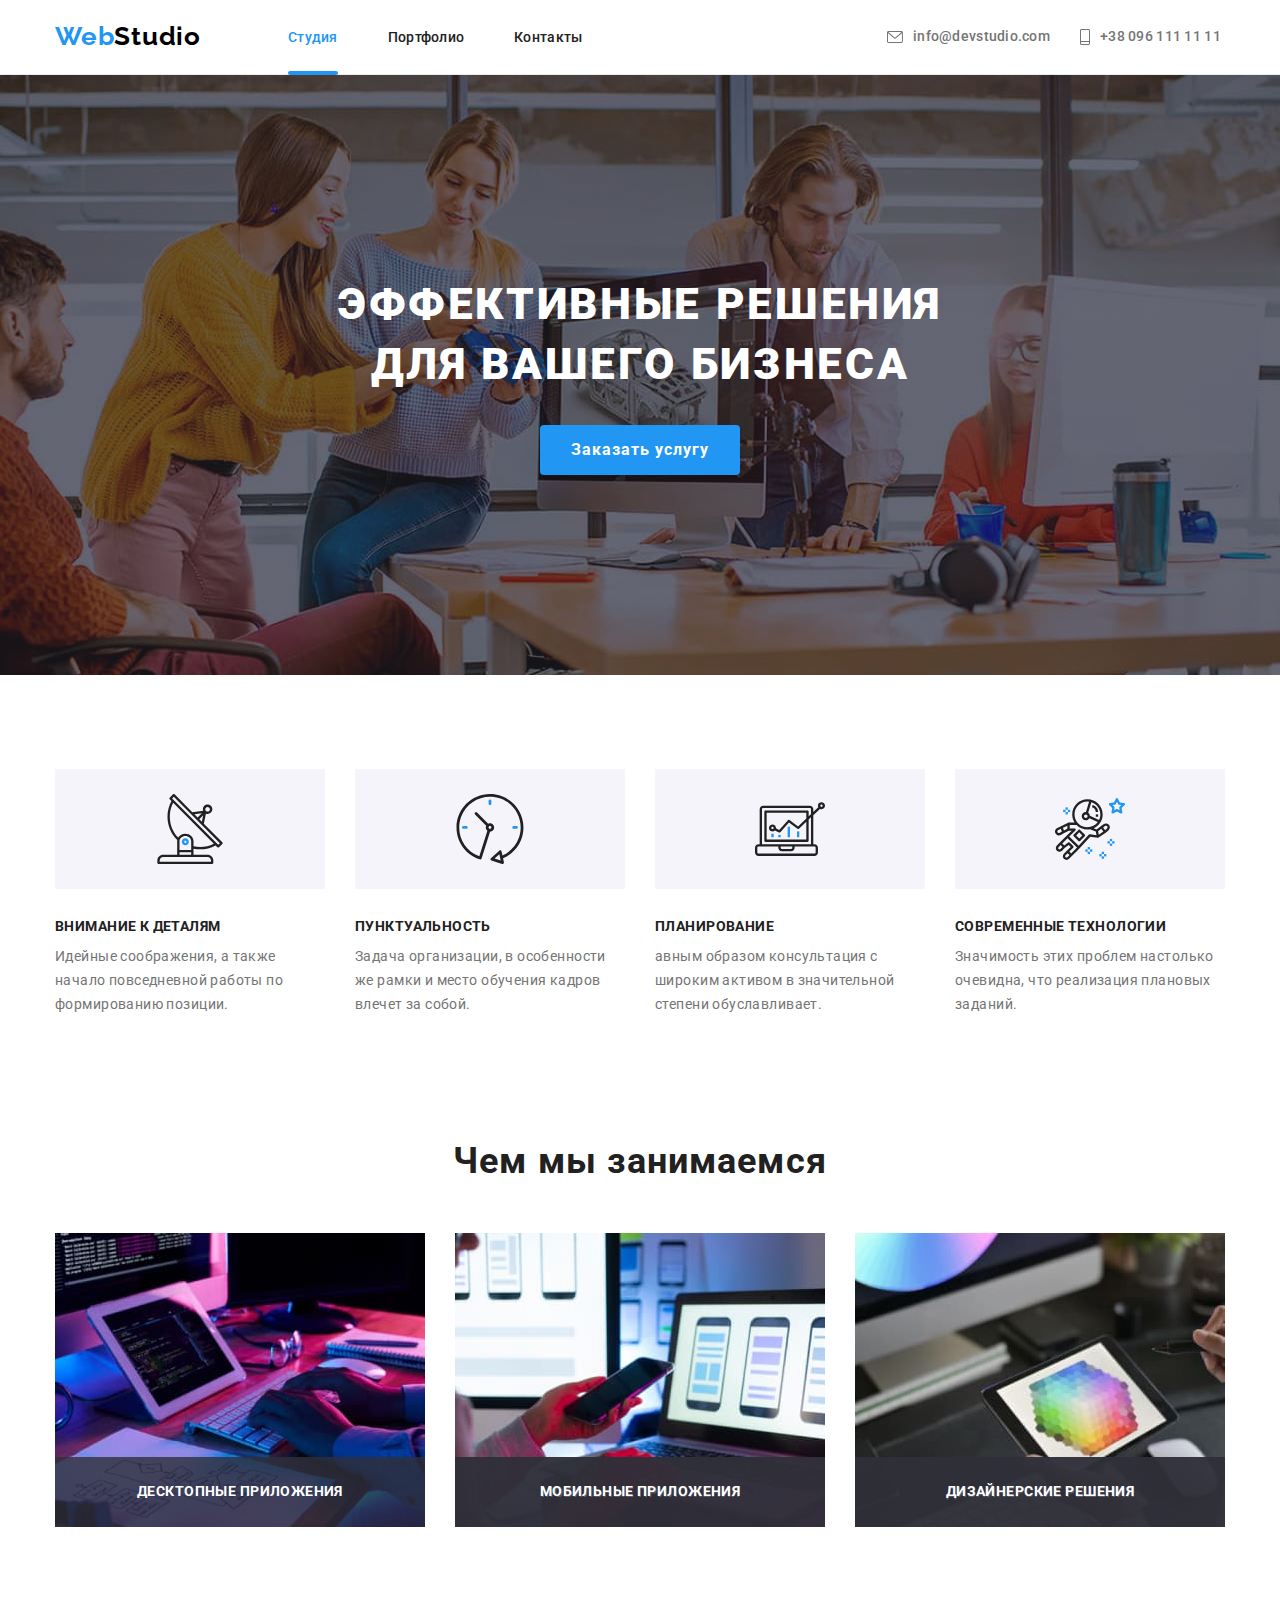
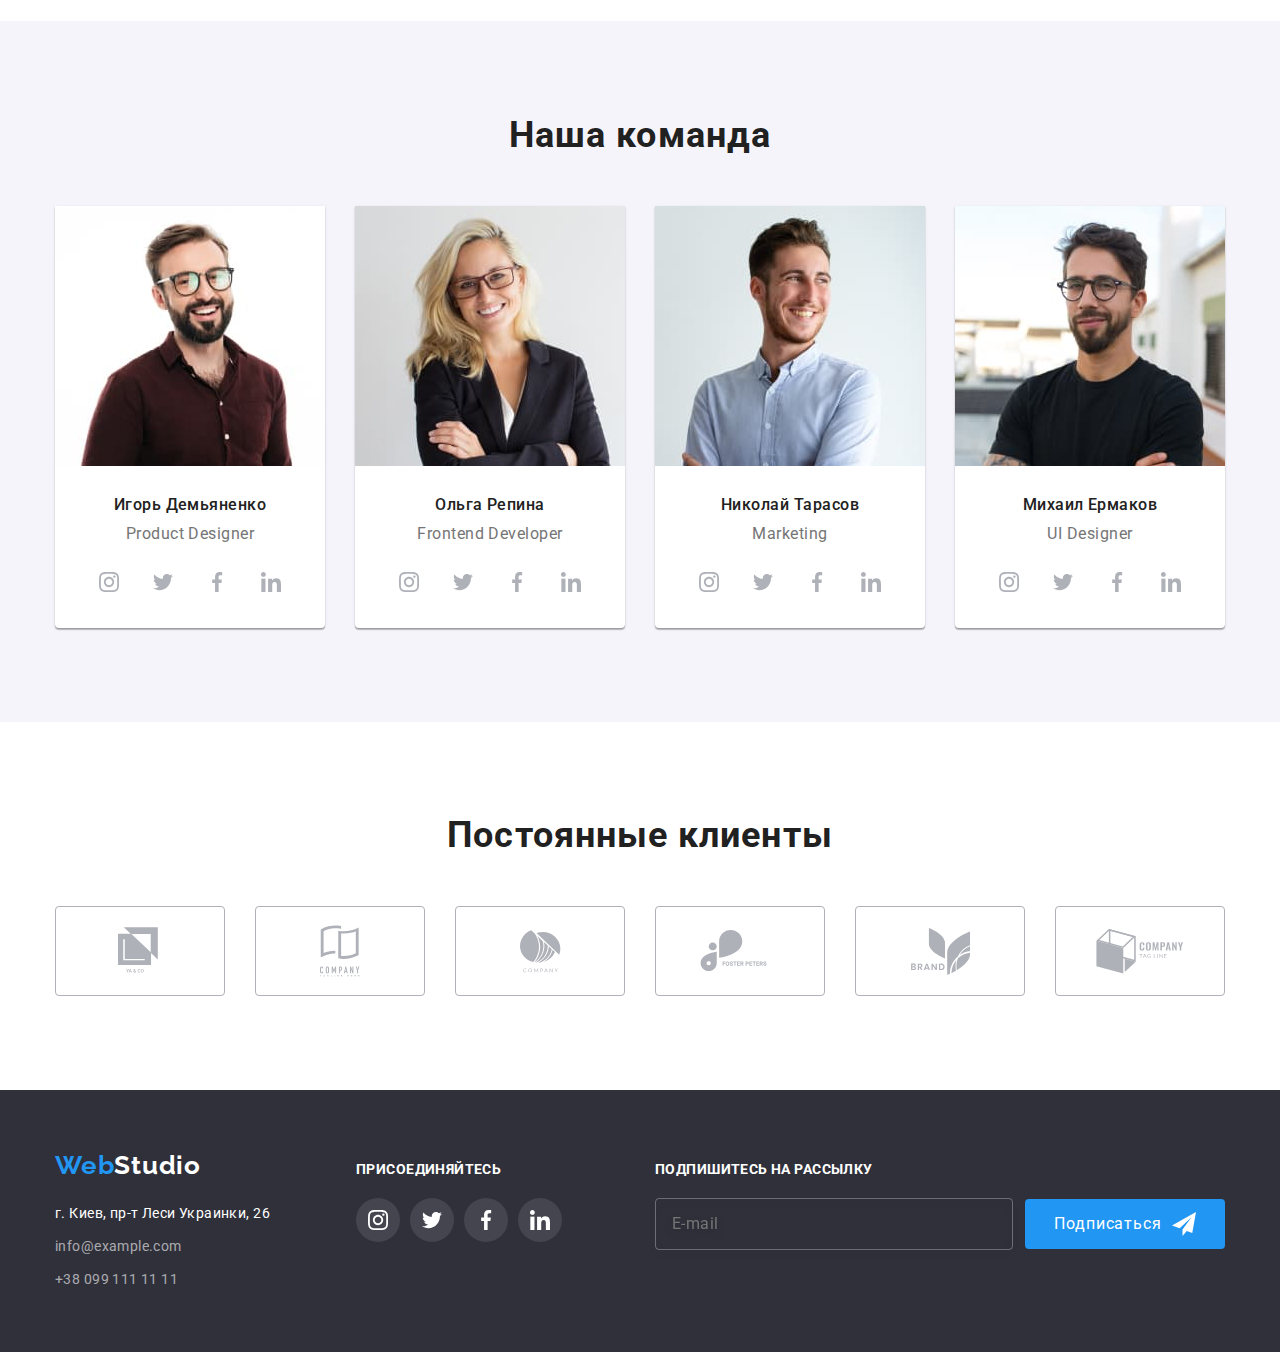
==== commit e8d8ee87: "finish" ====
--- a/index.html
+++ b/index.html
@@ -43,13 +43,13 @@
                     <!--контактные ссылки-->
                     <div class="header__interactive-blok">
                         <a class="header__link mail" href="mailto:info@devstudio.com" >
-                            <svg class="header__link-icon" width="16" height="12">
+                            <svg class="header__link-icon icon-mail" >
                                 <use href="./images/icon.svg#envelope"></use>
                             </svg>
                             info@devstudio.com
                         </a>
                         <a class="header__link num" href="tel:+380961111111" >
-                            <svg class="header__link-icon" width="10" height="16">
+                            <svg class="header__link-icon icon-phone" >
                                 <use href="./images/icon.svg#phone"></use>
                             </svg> 
                             +38 096 111 11 11
--- a/css/main.min.css
+++ b/css/main.min.css
@@ -1,2 +1,2 @@
-:root{--main-font: Roboto, sans-serif;--secondary-font: Raleway, sans-serif;--accent: #2196F3;--main-color: #212121;--dark-color: #757575;--light-color: #FFFFFF;--body-bakeground-color: #E5E5E5;--logo-color-right: #000000;--head-bottom-line: #ECECEC;--hero-bakeground-color: #2F303A;--feature-icon-box: #F5F4FA;--wedo-lable-bg: rgba(47, 48, 58, 0.8);--team-bakeground-color: #F5F4FA;--social-icon-color: #AFB1B8;--clients-item-borter: #AFB1B8;--footer-bgcolor: #2F303A;--footer-address-contact: rgba(255, 255, 255, 0.6);--footer-social-icon-round: rgba(255, 255, 255, 0.1);--portfolio-button-bgcolor: #F5F4FA;--portfolio-button-text-active-color: #FFFFFF;--project-card-bgcolor: #FFFFFF;--project-card-border-color: #EEEEEE;--card-text: #757575;--card-description-dg: rgba(33, 150, 243, 0.9);--card-description-text: #FFFFFF;--backdrop-color:rgba(0, 0, 0, 0.2);--close-color: rgba(0, 0, 0, 0.1);--modal-form-text:#757575;--modal-input-color: rgba(33, 33, 33, 0.2);--modal-button-hover: #188CE8;--button-text: #FFFFFF;--commit-text: rgba(117, 117, 117, 0.5)}body{font-family:var(--main-font);font-style:normal;font-weight:400;font-size:14px;line-height:1.71;letter-spacing:0.03em;color:var(--main-color)}h1,h2,h3,h4,h5,h6,p,ul,li{margin:0;padding:0}img{display:block;max-width:100%;height:auto}.conteiner{width:100%;padding:0 15px;margin:0 auto}@media screen and (min-width: 480px){.conteiner{max-width:480px}}@media screen and (min-width: 768px){.conteiner{max-width:768px}}@media screen and (min-width: 1200px){.conteiner{max-width:1200px}}.visually-hidden{position:absolute;width:1px;height:1px;margin:-1px;border:0;padding:0;white-space:nowrap;-webkit-clip-path:inset(100%);clip-path:inset(100%);clip:rect(0 0 0 0);overflow:hidden}.header{border-bottom:1px solid var(--head-bottom-line)}@media screen and (max-width: 767px){.header{padding:16px 0;position:relative}}@media screen and (min-width: 768px){.header{padding:21px 0;background-color:var(--light-color)}}@media screen and (max-width: 767px){.header__box{position:relative}}@media screen and (min-width: 768px){.header__box{display:-webkit-box;display:-ms-flexbox;display:flex;-webkit-box-align:center;-ms-flex-align:center;align-items:center;-webkit-box-sizing:border-box;box-sizing:border-box}}@media screen and (max-width: 767.98px){.header__contant-box{position:fixed;z-index:1;top:0;left:0;width:100%;height:100vh;padding:48px 40px;background-color:var(--light-color);outline:1px solid green;-webkit-transform:translateY(-500%);transform:translateY(-500%);-webkit-transition:-webkit-transform 250ms cubic-bezier(0.4, 0, 0.2, 1);transition:-webkit-transform 250ms cubic-bezier(0.4, 0, 0.2, 1);transition:transform 250ms cubic-bezier(0.4, 0, 0.2, 1);transition:transform 250ms cubic-bezier(0.4, 0, 0.2, 1), -webkit-transform 250ms cubic-bezier(0.4, 0, 0.2, 1)}.header__contant-box.is-open{-webkit-transform:translateY(0);transform:translateY(0);-webkit-transition:-webkit-transform 250ms cubic-bezier(0.4, 0, 0.2, 1);transition:-webkit-transform 250ms cubic-bezier(0.4, 0, 0.2, 1);transition:transform 250ms cubic-bezier(0.4, 0, 0.2, 1);transition:transform 250ms cubic-bezier(0.4, 0, 0.2, 1), -webkit-transform 250ms cubic-bezier(0.4, 0, 0.2, 1)}}@media screen and (min-width: 768px){.header__contant-box{display:-webkit-box;display:-ms-flexbox;display:flex}}.logo__link{font-family:var(--secondary-font);font-style:normal;font-weight:700;font-size:24px;line-height:1.16;letter-spacing:0.03em;color:var(--logo-color-right);text-decoration:none}.logo__text--accent{color:var(--accent)}.navigation__list{list-style:none}@media screen and (max-width: 767.98px){.navigation__list{font-style:normal;font-weight:500;font-size:40px;line-height:1.17;letter-spacing:0.02em;margin-bottom:302px}}@media screen and (max-width: 767.98px){.navigation__item{margin-bottom:32px}}.navigation__link{text-decoration:none;color:var(--main-color)}.accent{color:var(--accent)}.header__interactive-blok{display:-webkit-box;display:-ms-flexbox;display:flex;-webkit-box-orient:vertical;-webkit-box-direction:reverse;-ms-flex-direction:column-reverse;flex-direction:column-reverse}@media screen and (max-width: 767.98px){.header__link{display:block;left:40px;text-decoration:none;font-style:normal;font-weight:500;font-size:24px;line-height:1.16;letter-spacing:0.02em;color:var(--main-color)}}@media screen and (max-width: 767.98px){.num{font-style:normal;font-weight:500;font-size:34px;line-height:1.17;letter-spacing:0.02em;color:var(--accent);margin-bottom:32px}}@media screen and (min-width: 1200px){.mail{margin-right:30px}}@media screen and (max-width: 767.98px){.header__link-icon{display:none}}.header_social-list{display:none}@media screen and (max-width: 767.98px){.header_social-list{display:-webkit-box;display:-ms-flexbox;display:flex;-ms-flex-wrap:wrap;flex-wrap:wrap;max-width:480px;list-style:none;margin-top:64px}}.header_social-item{-ms-flex-preferred-size:calc(100% / 4 -10px);flex-basis:calc(100% / 4 -10px);margin-left:10px}.header_social-item:not(:last-child){border-right:1px solid rgba(33,33,33,0.2);padding-right:10px}.header_social-link{text-decoration:none;font-weight:500;font-size:18px;line-height:1.22;letter-spacing:0.02em;color:var(--accent)}.mobile__btn{position:absolute;z-index:2;top:-5px;right:15px;background-color:transparent;border:none;width:40px;height:40px;padding:0;color:var(--main-color);-webkit-transition:color 250ms cubic-bezier(0.4, 0, 0.2, 1);transition:color 250ms cubic-bezier(0.4, 0, 0.2, 1)}.mobile__btn:hover{color:var(--accent);-webkit-transition:color 250ms cubic-bezier(0.4, 0, 0.2, 1);transition:color 250ms cubic-bezier(0.4, 0, 0.2, 1)}.mobile__btn .crose{display:none}.mobile__btn.is-open .crose{display:block}.mobile__btn.is-open .burger{display:none}.mobile__btn-icon{width:40px;height:40px;fill:currentColor}.footer{padding:60px 0;background-color:var(--footer-bgcolor)}.footer__box{display:-webkit-box;display:-ms-flexbox;display:flex}@media screen and (max-width: 767px){.footer__box{-webkit-box-orient:vertical;-webkit-box-direction:normal;-ms-flex-direction:column;flex-direction:column;-webkit-box-align:center;-ms-flex-align:center;align-items:center}}@media screen and (max-width: 767px){.footer__links{text-align:center}}@media screen and (min-width: 1200px){.footer__links{margin-right:70px}}.footer__logo--accent{color:var(--accent)}.footer__logo{font-family:var(--secondary-font);font-style:normal;font-weight:700;font-size:24px;line-height:1.16;letter-spacing:0.03em;text-decoration:none;color:var(--light-color)}@media screen and (min-width: 1200px){.footer__logo{font-size:26px;line-height:1.19}}.footer__address-list{margin-top:20px;list-style:none}@media screen and (max-width: 767px){.footer__address-item{margin-top:8px}}@media screen and (min-width: 1200px){.footer__address-item{margin-top:9px}}.footer__address-location{display:block;width:231px;text-decoration:none;font-style:normal;font-weight:400;font-size:14px;line-height:1.71;letter-spacing:0.03em;color:var(--light-color)}.footer__address-contact{text-decoration:none;font-style:normal;font-weight:400;font-size:14px;line-height:1.71;letter-spacing:0.03em;color:var(--footer-address-contact)}@media screen and (max-width: 767px){.footer__social{text-align:center;margin-top:60px}}@media screen and (min-width: 1200px){.footer__social{height:80px;margin-top:12px;margin-right:93px}}.footer__social-title{font-weight:700;font-size:14px;line-height:1.14;text-transform:uppercase;color:var(--light-color)}.footer__social-list{display:-webkit-inline-box;display:-ms-inline-flexbox;display:inline-flex;-webkit-box-align:center;-ms-flex-align:center;align-items:center;-webkit-box-pack:center;-ms-flex-pack:center;justify-content:center;list-style:none;margin-top:20px}.footer__social-item{display:-webkit-inline-box;display:-ms-inline-flexbox;display:inline-flex;-webkit-box-align:center;-ms-flex-align:center;align-items:center;-webkit-box-pack:center;-ms-flex-pack:center;justify-content:center;width:44px;height:44px}.footer__social-item:not(:last-child){margin-right:10px}.footer__social-link{display:-webkit-inline-box;display:-ms-inline-flexbox;display:inline-flex;-webkit-box-align:center;-ms-flex-align:center;align-items:center;-webkit-box-pack:center;-ms-flex-pack:center;justify-content:center;width:44px;height:44px;background-color:var(--footer-social-icon-round);border-radius:50%;color:var(--light-color);-webkit-transition-property:background-color,color;transition-property:background-color,color;-webkit-transition-duration:250ms;transition-duration:250ms;-webkit-transition-timing-function:cubic-bezier(0.4, 0, 0.2, 1);transition-timing-function:cubic-bezier(0.4, 0, 0.2, 1);-webkit-transition-delay:0;transition-delay:0}.footer__social-link:focus,.footer__social-link:hover{outline:none;background-color:var(--accent)}.footer__social-icon{fill:currentColor}@media screen and (max-width: 767px){.subscribe{text-align:center;margin-top:60px}}@media screen and (min-width: 1200px){.subscribe{height:86px;margin-top:12px}}.subscribe__title{font-weight:700;font-size:14px;line-height:1.14;text-transform:uppercase;color:var(--light-color)}.subscribe__form{margin-top:20px;display:-webkit-box;display:-ms-flexbox;display:flex;-webkit-box-align:center;-ms-flex-align:center;align-items:center}@media screen and (max-width: 767px){.subscribe__form{-webkit-box-orient:vertical;-webkit-box-direction:normal;-ms-flex-direction:column;flex-direction:column}}.footer__subscribe__input{display:-webkit-box;display:-ms-flexbox;display:flex;font-size:16px;line-height:1.25;-webkit-box-align:center;-ms-flex-align:center;align-items:center;letter-spacing:0.03em;padding:15px 0 15px 16px;color:var(--light-color);width:100%;background-color:transparent;border:1px solid rgba(255,255,255,0.3);-webkit-filter:drop-shadow(0px 4px 4px rgba(0,0,0,0.15));filter:drop-shadow(0px 4px 4px rgba(0,0,0,0.15));border-radius:4px}@media screen and (min-width: 1200px){.footer__subscribe__input{width:358px}}.subscribe__button{display:-webkit-box;display:-ms-flexbox;display:flex;-webkit-box-align:center;-ms-flex-align:center;align-items:center;-webkit-box-pack:center;-ms-flex-pack:center;justify-content:center;width:200px;height:50px;background-color:var(--accent);align-items:center;border:none;border-radius:4px}@media screen and (max-width: 767px){.subscribe__button{margin-top:20px}}@media screen and (min-width: 1200px){.subscribe__button{margin-left:12px}}.subscribe__button-text{font-size:16px;line-height:1.87;letter-spacing:0.06em;color:var(--light-color)}.subscribe__button-icon{margin-left:10px}.hero-section{min-height:400px;margin-left:auto;margin-right:auto;padding-top:118px;padding-bottom:118px;background-color:var(--hero-background-color);background-size:480px 400px;background-position:center;background-repeat:no-repeat;background-image:-webkit-gradient(linear, left top, right top, from(rgba(47,48,58,0.4)), to(rgba(47,48,58,0.4))),url("../../../images/main/hero_background/mobile/m_Header_1x.jpg");background-image:linear-gradient(to right, rgba(47,48,58,0.4), rgba(47,48,58,0.4)),url("../../../images/main/hero_background/mobile/m_Header_1x.jpg")}@media screen and (min-device-pixel-ratio: 2), screen and (-webkit-min-device-pixel-ratio: 2), screen and (min-resolution: 192dpi), screen and (min-resolution: 2dppx){.hero-section{background-image:-webkit-gradient(linear, left top, right top, from(rgba(47,48,58,0.4)), to(rgba(47,48,58,0.4))),url("../../../images/main/hero_background/mobile/m_Header_2x.jpg");background-image:linear-gradient(to right, rgba(47,48,58,0.4), rgba(47,48,58,0.4)),url("../../../images/main/hero_background/mobile/m_Header_2x.jpg")}}@media screen and (min-width: 768px){.hero-section{max-width:768px;background-size:768px 400px;background-image:-webkit-gradient(linear, left top, right top, from(rgba(47,48,58,0.4)), to(rgba(47,48,58,0.4))),url("../../../images/main/hero_background/table/t_header_1x.jpg");background-image:linear-gradient(to right, rgba(47,48,58,0.4), rgba(47,48,58,0.4)),url("../../../images/main/hero_background/table/t_header_1x.jpg")}}@media screen and (min-width: 768px) and (min-device-pixel-ratio: 2), screen and (min-width: 768px) and (-webkit-min-device-pixel-ratio: 2), screen and (min-width: 768px) and (min-resolution: 192dpi), screen and (min-width: 768px) and (min-resolution: 2dppx){.hero-section{background-image:-webkit-gradient(linear, left top, right top, from(rgba(47,48,58,0.4)), to(rgba(47,48,58,0.4))),url("../../../images/main/hero_background/table/t_header_2x.jpg");background-image:linear-gradient(to right, rgba(47,48,58,0.4), rgba(47,48,58,0.4)),url("../../../images/main/hero_background/table/t_header_2x.jpg")}}@media screen and (min-width: 1200px){.hero-section{max-width:1600px;margin:0 auto;padding:200px 0;height:600px;-webkit-box-sizing:border-box;box-sizing:border-box;background-size:cover;background-position:center;background-image:-webkit-gradient(linear, left top, right top, from(rgba(47,48,58,0.4)), to(rgba(47,48,58,0.4))),url(../../../images/main/hero_background/desktop/descktop1x.jpg);background-image:linear-gradient(to right, rgba(47,48,58,0.4), rgba(47,48,58,0.4)),url(../../../images/main/hero_background/desktop/descktop1x.jpg)}}@media screen and (min-width: 1200px) and (min-device-pixel-ratio: 2), screen and (min-width: 1200px) and (-webkit-min-device-pixel-ratio: 2), screen and (min-width: 1200px) and (min-resolution: 192dpi), screen and (min-width: 1200px) and (min-resolution: 2dppx){.hero-section{background-image:-webkit-gradient(linear, left top, right top, from(rgba(47,48,58,0.4)), to(rgba(47,48,58,0.4))),url("../../../images/main/hero_background/desktop/descktop2x.jpg");background-image:linear-gradient(to right, rgba(47,48,58,0.4), rgba(47,48,58,0.4)),url("../../../images/main/hero_background/desktop/descktop2x.jpg")}}.hero{display:-webkit-box;display:-ms-flexbox;display:flex;-webkit-box-orient:vertical;-webkit-box-direction:normal;-ms-flex-direction:column;flex-direction:column;-webkit-box-pack:center;-ms-flex-pack:center;justify-content:center;-webkit-box-align:center;-ms-flex-align:center;align-items:center}.hero__title{width:360px;height:84px;font-weight:900;font-size:26px;line-height:1.62;text-align:center;letter-spacing:0.06em;text-transform:uppercase;color:var(--light-color);margin:0 0 30px 0}@media screen and (min-width: 1200px){.hero__title{width:696px;height:120px;font-weight:900;font-size:44px;line-height:1.36;letter-spacing:0.06em;text-align:center}}.hero__button{width:200px;height:50px;-webkit-box-shadow:0px 4px 4px rgba(0,0,0,0.15);box-shadow:0px 4px 4px rgba(0,0,0,0.15);border-radius:4px;border:none;background-color:var(--accent)}.hero__button-text{font-weight:700;font-size:16px;line-height:1.87;letter-spacing:0.06em;color:var(--light-color)}@media screen and (max-width: 767px){.features{padding:60px 0}}@media screen and (min-width: 1200px){.features{padding-top:94px}}.features__list{list-style:none;display:-webkit-box;display:-ms-flexbox;display:flex;-ms-flex-wrap:wrap;flex-wrap:wrap}.features__item{max-width:450px;margin-bottom:30px}@media screen and (min-width: 768px) and (max-width: 1199px){.features__item{width:354px;-ms-flex-preferred-size:calc(100% / 2 - 30px);flex-basis:calc(100% / 2 - 30px);margin-right:30px}}@media screen and (min-width: 1200px){.features__item{-ms-flex-preferred-size:calc(100% / 4 - 30px);flex-basis:calc(100% / 4 - 30px);max-width:270px;margin-right:30px}}.features__iconbox{display:-webkit-box;display:-ms-flexbox;display:flex;background-color:var(--feature-icon-box);-webkit-box-align:center;-ms-flex-align:center;align-items:center;-webkit-box-pack:center;-ms-flex-pack:center;justify-content:center;padding:25px 0}.features__item-head{margin-top:30px;font-style:normal;font-weight:700;font-size:14px;line-height:1.14;letter-spacing:0.03em;text-transform:uppercase;color:var(--main-color)}@media screen and (max-width: 767px){.features__item-head{text-align:center}}.features__item-text{font-weight:normal;font-size:14px;line-height:1.71;letter-spacing:0.03em;color:var(--dark-color);margin-top:10px}@media screen and (max-width: 1199px){.wedo{display:none}}@media screen and (min-width: 1200px){.wedo{padding:94px 0}}@media screen and (min-width: 1200px){.wedo__head{font-weight:700;font-size:36px;line-height:1.166;letter-spacing:0.03em;text-align:center;color:var(--main-color)}}@media screen and (min-width: 1200px){.wedo__list{display:-webkit-box;display:-ms-flexbox;display:flex;margin-top:50px;list-style:none;padding-left:0}}@media screen and (min-width: 1200px){.wedo__item{position:relative;height:294px;padding:0}.wedo__item:not(:last-child){margin-right:30px}}@media screen and (min-width: 1200px){.wedo__item-lable{position:absolute;bottom:0;width:100%;padding:27px 0;background-color:var(--wedo-lable-bg)}}@media screen and (min-width: 1200px){.wedo__item-description{font-weight:700;font-size:14px;line-height:1.14;text-align:center;letter-spacing:0.03em;text-transform:uppercase;color:var(--light-color)}}.our-team{background-color:var(--team-bakeground-color)}@media screen and (max-width: 767px){.our-team{padding:60px 0}}@media screen and (min-width: 1200px){.our-team{padding:94px 0}}.our-team__head{font-weight:700;font-size:28px;line-height:1.17;letter-spacing:0.03em;text-align:center;color:var(--main-color)}@media screen and (min-width: 1200px){.our-team__head{font-size:36px;line-height:1.16}}.oure-teame__list{margin-top:30px;list-style:none}@media screen and (min-width: 768px){.oure-teame__list{display:-webkit-box;display:-ms-flexbox;display:flex;-ms-flex-wrap:wrap;flex-wrap:wrap;-webkit-box-pack:center;-ms-flex-pack:center;justify-content:center}}@media screen and (min-width: 1200px){.oure-teame__list{display:-webkit-box;display:-ms-flexbox;display:flex;-webkit-box-pack:center;-ms-flex-pack:center;justify-content:center;margin-top:50px}}.oure-teame__card{background:var(--light-color);-webkit-box-sizing:border-box;box-sizing:border-box;-webkit-box-shadow:0px 1px 3px rgba(0,0,0,0.12),0px 1px 1px rgba(0,0,0,0.14),0px 2px 1px rgba(0,0,0,0.2);box-shadow:0px 1px 3px rgba(0,0,0,0.12),0px 1px 1px rgba(0,0,0,0.14),0px 2px 1px rgba(0,0,0,0.2);border-radius:0px 0px 4px 4px;-ms-flex-preferred-size:calc(100% - 30px);flex-basis:calc(100% - 30px)}@media screen and (max-width: 767px){.oure-teame__card{max-width:450px;margin-bottom:30px}}@media screen and (min-width: 768px){.oure-teame__card{width:354px;-ms-flex-preferred-size:calc(100% / 2 - 30px);flex-basis:calc(100% / 2 - 30px)}}@media screen and (min-width: 1200px){.oure-teame__card{width:270px;-ms-flex-preferred-size:calc(100% / 4 - 30px);flex-basis:calc(100% / 4 - 30px)}}.oure-teame__description{padding-top:30px;padding-bottom:24px}.oure-teame__card-head{font-style:normal;font-weight:500;font-size:16px;line-height:1.18;letter-spacing:0.03em;text-align:center;color:var(--main-color)}.oure-teame__card-text{font-weight:400;font-size:16px;line-height:1.18;letter-spacing:0.03em;text-align:center;color:var(--dark-color);margin-top:10px}.oure-teame__social{display:-webkit-box;display:-ms-flexbox;display:flex;-webkit-box-align:center;-ms-flex-align:center;align-items:center;-webkit-box-pack:center;-ms-flex-pack:center;justify-content:center;list-style:none;margin-top:16px}.oure-teame__social-item{display:-webkit-inline-box;display:-ms-inline-flexbox;display:inline-flex;-webkit-box-align:center;-ms-flex-align:center;align-items:center;-webkit-box-pack:center;-ms-flex-pack:center;justify-content:center;width:44px;height:44px}.oure-teame__social-item:not(:last-child){margin-right:10px}.oure-teame__social-link{display:-webkit-inline-box;display:-ms-inline-flexbox;display:inline-flex;-webkit-box-align:center;-ms-flex-align:center;align-items:center;-webkit-box-pack:center;-ms-flex-pack:center;justify-content:center;width:44px;height:44px;background-color:transparent;border-radius:50%;color:var(--social-icon-color);-webkit-transition-property:background-color,color;transition-property:background-color,color;-webkit-transition-duration:250ms;transition-duration:250ms;-webkit-transition-timing-function:cubic-bezier(0.4, 0, 0.2, 1);transition-timing-function:cubic-bezier(0.4, 0, 0.2, 1);-webkit-transition-delay:0;transition-delay:0}.oure-teame__social-link:focus,.oure-teame__social-link:hover{outline:none;background-color:var(--accent);color:var(--light-color)}.oure-teame__social-icon{fill:currentColor}.clients{padding:60px 0}@media screen and (min-width: 1200px){.clients{padding:94px 0}}.clients__head{font-style:normal;font-weight:700;font-size:28px;line-height:1.17px;text-align:center;letter-spacing:0.03em;color:var(--main-color)}@media screen and (min-width: 1200px){.clients__head{font-size:36px;line-height:1.11}}.clients__list{display:-webkit-box;display:-ms-flexbox;display:flex;-ms-flex-wrap:wrap;flex-wrap:wrap;-webkit-box-align:center;-ms-flex-align:center;align-items:center;-webkit-box-pack:center;-ms-flex-pack:center;justify-content:center;margin-top:50px;margin-left:-30px;margin-bottom:-30px;list-style:none}.clients__item{-ms-flex-preferred-size:calc(100% / 2 - 30px);flex-basis:calc(100% / 2 - 30px);margin-left:30px;margin-bottom:30px}.clients__link{display:-webkit-inline-box;display:-ms-inline-flexbox;display:inline-flex;-webkit-box-align:center;-ms-flex-align:center;align-items:center;-webkit-box-pack:center;-ms-flex-pack:center;justify-content:center;color:var(--clients-item-borter);width:210px;height:90px;border:1px solid var(--clients-item-borter);-webkit-box-sizing:border-box;box-sizing:border-box;border-radius:4px;-webkit-transition:color 250ms cubic-bezier(0.4, 0, 0.2, 1),border 250ms cubic-bezier(0.4, 0, 0.2, 1);transition:color 250ms cubic-bezier(0.4, 0, 0.2, 1),border 250ms cubic-bezier(0.4, 0, 0.2, 1)}.clients__link:hover,.clients__link:focus{outline:none;color:var(--accent);border-color:var(--accent)}@media screen and (min-width: 1200px){.clients__link:hover,.clients__link:focus{width:170px}}.clients__icon{fill:currentColor}.backdrop{position:fixed;top:0;left:0;width:100%;height:100%;opacity:1;-webkit-transform:scale(1);transform:scale(1);-webkit-transition:opacity 1000ms cubic-bezier(0.4, 0, 0.2, 1) 250ms;transition:opacity 1000ms cubic-bezier(0.4, 0, 0.2, 1) 250ms;background-color:var(--backdrop-color)}.is-hidden{opacity:0;pointer-events:none;-webkit-transform:scale(0);transform:scale(0);-webkit-transition:opacity 750ms cubic-bezier(0.4, 0, 0.2, 1),-webkit-transform 1000ms cubic-bezier(0.4, 0, 0.2, 1);transition:opacity 750ms cubic-bezier(0.4, 0, 0.2, 1),-webkit-transform 1000ms cubic-bezier(0.4, 0, 0.2, 1);transition:transform 1000ms cubic-bezier(0.4, 0, 0.2, 1),opacity 750ms cubic-bezier(0.4, 0, 0.2, 1);transition:transform 1000ms cubic-bezier(0.4, 0, 0.2, 1),opacity 750ms cubic-bezier(0.4, 0, 0.2, 1),-webkit-transform 1000ms cubic-bezier(0.4, 0, 0.2, 1)}.modal-port{position:absolute;top:50%;left:50%;display:-webkit-box;display:-ms-flexbox;display:flex;-webkit-box-orient:vertical;-webkit-box-direction:normal;-ms-flex-direction:column;flex-direction:column;-webkit-box-pack:center;-ms-flex-pack:center;justify-content:center;-webkit-transform:translate(-50%, -50%) scale(1) perspective(500px) rotateY(0deg);transform:translate(-50%, -50%) scale(1) perspective(500px) rotateY(0deg);-webkit-transition:opacity 250ms cubic-bezier(0.4, 0, 0.2, 1),-webkit-transform 750ms cubic-bezier(0.4, 0, 0.2, 1);transition:opacity 250ms cubic-bezier(0.4, 0, 0.2, 1),-webkit-transform 750ms cubic-bezier(0.4, 0, 0.2, 1);transition:transform 750ms cubic-bezier(0.4, 0, 0.2, 1),opacity 250ms cubic-bezier(0.4, 0, 0.2, 1);transition:transform 750ms cubic-bezier(0.4, 0, 0.2, 1),opacity 250ms cubic-bezier(0.4, 0, 0.2, 1),-webkit-transform 750ms cubic-bezier(0.4, 0, 0.2, 1);padding:40px;width:528px;background-color:var(--light-color);border-radius:4px}.round{position:fixed;top:8px;right:8px;width:30px;height:30px;color:var(--main-color);border:1px solid var(--close-color);border-radius:50%;background-color:transparent;display:-webkit-box;display:-ms-flexbox;display:flex;-webkit-box-align:center;-ms-flex-align:center;align-items:center;-webkit-box-pack:center;-ms-flex-pack:center;justify-content:center;cursor:pointer;-webkit-transition:color 250ms cubic-bezier(0.4, 0, 0.2, 1),-webkit-box-shadow 250ms cubic-bezier(0.4, 0, 0.2, 1);transition:color 250ms cubic-bezier(0.4, 0, 0.2, 1),-webkit-box-shadow 250ms cubic-bezier(0.4, 0, 0.2, 1);transition:color 250ms cubic-bezier(0.4, 0, 0.2, 1),box-shadow 250ms cubic-bezier(0.4, 0, 0.2, 1);transition:color 250ms cubic-bezier(0.4, 0, 0.2, 1),box-shadow 250ms cubic-bezier(0.4, 0, 0.2, 1),-webkit-box-shadow 250ms cubic-bezier(0.4, 0, 0.2, 1)}.round:focus{outline:none;-webkit-box-shadow:0px 0px 0px 2px #000;box-shadow:0px 0px 0px 2px #000;color:var(--accent);-webkit-transition:color 250ms cubic-bezier(0.4, 0, 0.2, 1),-webkit-box-shadow 250ms cubic-bezier(0.4, 0, 0.2, 1);transition:color 250ms cubic-bezier(0.4, 0, 0.2, 1),-webkit-box-shadow 250ms cubic-bezier(0.4, 0, 0.2, 1);transition:color 250ms cubic-bezier(0.4, 0, 0.2, 1),box-shadow 250ms cubic-bezier(0.4, 0, 0.2, 1);transition:color 250ms cubic-bezier(0.4, 0, 0.2, 1),box-shadow 250ms cubic-bezier(0.4, 0, 0.2, 1),-webkit-box-shadow 250ms cubic-bezier(0.4, 0, 0.2, 1)}.round:hover{color:var(--accent);-webkit-transition:color 250ms cubic-bezier(0.4, 0, 0.2, 1);transition:color 250ms cubic-bezier(0.4, 0, 0.2, 1)}.close-icon{fill:currentColor}.modal__title{font-family:var(--maine-font);font-style:normal;font-weight:700;font-size:20px;line-height:1.15;text-align:center;letter-spacing:0.03em;color:var(--main-color)}.modal__form{margin-top:12px}.modal__form-blok{position:relative;width:100%}.maodal__lable{display:block;font-family:var(--maine-font);font-style:normal;font-weight:400;font-size:12px;line-height:1.16;letter-spacing:0.01em;color:var(--modal-form-text);margin-top:10px}.modal__input{padding:11px 0 11px 32px;width:100%;height:40px;margin-top:4px;border:1px solid var(--modal-input-color);-webkit-box-sizing:border-box;box-sizing:border-box;border-radius:4px;-webkit-transition-property:border-color;transition-property:border-color;-webkit-transition-duration:250ms;transition-duration:250ms;-webkit-transition-timing-function:cubic-bezier(0.4, 0, 0.2, 1);transition-timing-function:cubic-bezier(0.4, 0, 0.2, 1)}.modal__input:focus{border-color:var(--accent);outline:none}.modal__input:focus ~ .modal__icon{fill:var(--accent)}.modal__icon{position:absolute;top:50%;left:12px;-webkit-transform:translateY(-50%);transform:translateY(-50%);fill:var(--main-color);-webkit-transition-property:fill;transition-property:fill;-webkit-transition-duration:250ms;transition-duration:250ms;-webkit-transition-timing-function:cubic-bezier(0.4, 0, 0.2, 1);transition-timing-function:cubic-bezier(0.4, 0, 0.2, 1)}.modal__commit{width:100%;height:120px;margin-top:4px;resize:none;border:1px solid var(--modal-input-color);border-radius:4px;padding:12px 16px;-webkit-transition-property:border-color;transition-property:border-color;-webkit-transition-duration:250ms;transition-duration:250ms;-webkit-transition-timing-function:cubic-bezier(0.4, 0, 0.2, 1);transition-timing-function:cubic-bezier(0.4, 0, 0.2, 1)}.modal__commit:focus{border-color:var(--accent);outline:none}.modal__commit::-webkit-input-placeholder{font-family:var(--maine-font);font-style:normal;font-weight:400;font-size:14px;line-height:1.14;letter-spacing:0.01em;color:var(--commit-text)}.modal__commit:-ms-input-placeholder{font-family:var(--maine-font);font-style:normal;font-weight:400;font-size:14px;line-height:1.14;letter-spacing:0.01em;color:var(--commit-text)}.modal__commit::-ms-input-placeholder{font-family:var(--maine-font);font-style:normal;font-weight:400;font-size:14px;line-height:1.14;letter-spacing:0.01em;color:var(--commit-text)}.modal__commit::placeholder{font-family:var(--maine-font);font-style:normal;font-weight:400;font-size:14px;line-height:1.14;letter-spacing:0.01em;color:var(--commit-text)}.contract{position:relative;margin-top:20px}.contract-text{display:block;position:relative;font-family:var(--maine-font);font-style:normal;font-weight:400;font-size:14px;line-height:1.17;letter-spacing:0.03em;color:var(---dark-color);padding-left:24px}.contract-checkbox{position:absolute;top:50%;left:0;-webkit-transform:translateY(-50%);transform:translateY(-50%);width:15px;height:15px;background-color:#fff;border:2px solid var(--main-color);border-radius:2px;-webkit-transition:background-color 250ms cubic-bezier(0.4, 0, 0.2, 1),border 250ms cubic-bezier(0.4, 0, 0.2, 1);transition:background-color 250ms cubic-bezier(0.4, 0, 0.2, 1),border 250ms cubic-bezier(0.4, 0, 0.2, 1)}.contract-checkbox:focus{outline:1px solid #000000}.contract__link{color:var(--accent)}input[type='checkbox']{position:absolute;width:1px;height:1px;margin:-1px;border:0;padding:0;white-space:nowrap;-webkit-clip-path:inset(100%);clip-path:inset(100%);clip:rect(0 0 0 0);overflow:hidden}.contract input[type='checkbox']:checked+.contract-checkbox{position:absolute;top:50%;left:0;-webkit-transform:translateY(-50%);transform:translateY(-50%);width:15px;height:15px;background-image:url("../images/checkbox.svg");background-size:contain;background-origin:border-box;background-color:var(--accent);border:2px solid transparent;border-radius:2px;-webkit-transition:background-color 250ms cubic-bezier(0.4, 0, 0.2, 1),border 250ms cubic-bezier(0.4, 0, 0.2, 1);transition:background-color 250ms cubic-bezier(0.4, 0, 0.2, 1),border 250ms cubic-bezier(0.4, 0, 0.2, 1)}.modal__button{padding:10px 55px;margin:30px auto 0 auto;width:200px;height:50px;border:0;border-radius:4px;background-color:var(--accent);-webkit-box-shadow:0px 4px 4px rgba(0,0,0,0.15);box-shadow:0px 4px 4px rgba(0,0,0,0.15);-webkit-transition-property:background-color;transition-property:background-color;-webkit-transition-duration:250ms;transition-duration:250ms;-webkit-transition-timing-function:cubic-bezier(0.4, 0, 0.2, 1);transition-timing-function:cubic-bezier(0.4, 0, 0.2, 1)}.modal__button:hover{padding:10px 55px;border:0;border-radius:4px;background-color:var(--modal-button-hover);-webkit-box-shadow:0px 4px 4px rgba(0,0,0,0.15);box-shadow:0px 4px 4px rgba(0,0,0,0.15);-webkit-transition-property:background-color 250ms cubic-bezier(0.4, 0, 0.2, 1);transition-property:background-color 250ms cubic-bezier(0.4, 0, 0.2, 1)}.modal__button-text{font-family:var(--maine-font);font-style:normal;font-weight:700;font-size:16px;line-height:1.87;letter-spacing:0.06em;color:var(--button-text)}.portfolio__navigation-list{display:-webkit-box;display:-ms-flexbox;display:flex;-webkit-box-pack:center;-ms-flex-pack:center;justify-content:center;list-style:none;font-family:var(--maine-font);margin-bottom:50px}.portfolio__navigation-item:not(:last-child){margin-right:8px}.portfoli__button{background:var(--portfolio-button-bgcolor);border:none;border-radius:4px;font-style:normal;font-weight:500;font-size:16px;line-height:1.625;letter-spacing:0.03em;color:var(--main-color)}.portfoli__button:hover,.portfoli__button:focus{outline:none;background:var(--accent);color:var(--portfolio-button-text-active-color);-webkit-box-shadow:0px 3px 1px rgba(0,0,0,0.1),0px 1px 2px rgba(0,0,0,0.08),0px 2px 2px rgba(0,0,0,0.12);box-shadow:0px 3px 1px rgba(0,0,0,0.1),0px 1px 2px rgba(0,0,0,0.08),0px 2px 2px rgba(0,0,0,0.12)}.all{width:78px;height:38px}.web-site{width:128px;height:38px}.application{width:145px;height:38px}.design{width:103px;height:38px}.marketing{width:130px;height:38px}.portfolio__section{padding:94px 0}.pojects__list{display:-webkit-box;display:-ms-flexbox;display:flex;-ms-flex-wrap:wrap;flex-wrap:wrap;margin-top:-30px;margin-left:-30px;font-family:var(--maine-font);list-style:none}.project__item{-ms-flex-preferred-size:calc(100% / 3 - 30px);flex-basis:calc(100% / 3 - 30px);margin-top:30px;margin-left:30px;width:370px;height:404px}.card__link{display:block;text-decoration:none;background:var(--project-card-bgcolor);border:1px solid var(--project-card-border-color);-webkit-box-sizing:border-box;box-sizing:border-box}.card__link:hover>.card__link-thumb>.card__description,.card__link:focus>.card__link-thumb>.card__description{position:absolute;-webkit-transform:translateY(-100%);transform:translateY(-100%);-webkit-transition:-webkit-transform 250ms;transition:-webkit-transform 250ms;transition:transform 250ms;transition:transform 250ms, -webkit-transform 250ms}.card__link:hover,.card__link:focus{outline:none;-webkit-box-shadow:0px 1px 1px rgba(0,0,0,0.12),0px 4px 4px rgba(0,0,0,0.06),1px 4px 6px rgba(0,0,0,0.16);box-shadow:0px 1px 1px rgba(0,0,0,0.12),0px 4px 4px rgba(0,0,0,0.06),1px 4px 6px rgba(0,0,0,0.16)}.card__link-thumb{position:relative;overflow:hidden}.card__description{position:absolute;width:370px;height:294px;padding:63px 24px;background-color:var(--card-description-dg);top:100%;-webkit-transition:-webkit-transform 250ms;transition:-webkit-transform 250ms;transition:transform 250ms;transition:transform 250ms, -webkit-transform 250ms;cursor:default}.card__description-text{font-family:var(--maine-font);font-style:normal;font-weight:normal;font-size:18px;line-height:1.56;letter-spacing:0.03em;color:var(--card-description-text);width:322px;height:168px}.caption{padding:20px 24px}.card__head{font-family:var(--maine-font);font-style:normal;font-weight:700;font-size:18px;line-height:2;letter-spacing:0.06em;color:var(--main-color)}.card__text{margin-top:4px;font-style:normal;font-weight:normal;font-size:16px;line-height:1.87;letter-spacing:0.03em;color:var(--card-text)}
+:root{--main-font: Roboto, sans-serif;--secondary-font: Raleway, sans-serif;--accent: #2196F3;--main-color: #212121;--dark-color: #757575;--light-color: #FFFFFF;--body-bakeground-color: #E5E5E5;--logo-color-right: #000000;--head-bottom-line: #ECECEC;--hero-bakeground-color: #2F303A;--feature-icon-box: #F5F4FA;--wedo-lable-bg: rgba(47, 48, 58, 0.8);--team-bakeground-color: #F5F4FA;--social-icon-color: #AFB1B8;--clients-item-borter: #AFB1B8;--footer-bgcolor: #2F303A;--footer-address-contact: rgba(255, 255, 255, 0.6);--footer-social-icon-round: rgba(255, 255, 255, 0.1);--portfolio-button-bgcolor: #F5F4FA;--portfolio-button-text-active-color: #FFFFFF;--project-card-bgcolor: #FFFFFF;--project-card-border-color: #EEEEEE;--card-text: #757575;--card-description-dg: rgba(33, 150, 243, 0.9);--card-description-text: #FFFFFF;--backdrop-color:rgba(0, 0, 0, 0.2);--close-color: rgba(0, 0, 0, 0.1);--modal-form-text:#757575;--modal-input-color: rgba(33, 33, 33, 0.2);--modal-button-hover: #188CE8;--button-text: #FFFFFF;--commit-text: rgba(117, 117, 117, 0.5)}body{font-family:var(--main-font);font-style:normal;font-weight:400;font-size:14px;line-height:1.71;letter-spacing:0.03em;color:var(--main-color)}h1,h2,h3,h4,h5,h6,p,ul,li{margin:0;padding:0}img{display:block;max-width:100%;height:auto}.conteiner{width:100%;padding:0 15px;margin:0 auto}@media screen and (min-width: 480px){.conteiner{max-width:480px}}@media screen and (min-width: 768px){.conteiner{max-width:768px}}@media screen and (min-width: 1200px){.conteiner{max-width:1200px}}.visually-hidden{position:absolute;width:1px;height:1px;margin:-1px;border:0;padding:0;white-space:nowrap;-webkit-clip-path:inset(100%);clip-path:inset(100%);clip:rect(0 0 0 0);overflow:hidden}.header{border-bottom:1px solid var(--head-bottom-line)}@media screen and (max-width: 767px){.header{padding:16px 0;position:relative}}@media screen and (min-width: 768px){.header{padding:21px 0;background-color:var(--light-color)}}@media screen and (max-width: 767px){.header__box{position:relative}}@media screen and (min-width: 768px){.header__box{display:-webkit-box;display:-ms-flexbox;display:flex;-webkit-box-align:center;-ms-flex-align:center;align-items:center;-webkit-box-sizing:border-box;box-sizing:border-box}}@media screen and (max-width: 767.98px){.header__contant-box{position:fixed;z-index:1;top:0;left:0;width:100%;height:100vh;padding:48px 40px;background-color:var(--light-color);outline:1px solid green;-webkit-transform:translateY(-500%);transform:translateY(-500%);-webkit-transition:-webkit-transform 250ms cubic-bezier(0.4, 0, 0.2, 1);transition:-webkit-transform 250ms cubic-bezier(0.4, 0, 0.2, 1);transition:transform 250ms cubic-bezier(0.4, 0, 0.2, 1);transition:transform 250ms cubic-bezier(0.4, 0, 0.2, 1), -webkit-transform 250ms cubic-bezier(0.4, 0, 0.2, 1)}.header__contant-box.is-open{-webkit-transform:translateY(0);transform:translateY(0);-webkit-transition:-webkit-transform 250ms cubic-bezier(0.4, 0, 0.2, 1);transition:-webkit-transform 250ms cubic-bezier(0.4, 0, 0.2, 1);transition:transform 250ms cubic-bezier(0.4, 0, 0.2, 1);transition:transform 250ms cubic-bezier(0.4, 0, 0.2, 1), -webkit-transform 250ms cubic-bezier(0.4, 0, 0.2, 1)}}@media screen and (min-width: 768px){.header__contant-box{display:-webkit-box;display:-ms-flexbox;display:flex;-webkit-box-align:center;-ms-flex-align:center;align-items:center}}@media screen and (min-width: 768px){.navigation{margin:0}}@media screen and (min-width: 768px){.logo{margin-right:88px}}@media screen and (min-width: 1200px){.logo{width:145px}}.logo__link{font-family:var(--secondary-font);font-style:normal;font-weight:700;font-size:24px;line-height:1.16;letter-spacing:0.03em;color:var(--logo-color-right);text-decoration:none}@media screen and (min-width: 1200px){.logo__link{font-size:26px;line-height:1.19}}.logo__text--accent{color:var(--accent)}.navigation__list{list-style:none}@media screen and (max-width: 767.98px){.navigation__list{font-style:normal;font-weight:500;font-size:40px;line-height:1.17;letter-spacing:0.02em;margin-bottom:302px}}@media screen and (min-width: 768px){.navigation__list{display:-webkit-box;display:-ms-flexbox;display:flex;width:294px;padding:0;margin:0 0 0 0;font-weight:500;font-size:14px;line-height:1.142;letter-spacing:0.02em}}@media screen and (max-width: 767.98px){.navigation__item{margin-bottom:32px}}@media screen and (min-width: 768px){.navigation__item{position:relative}.navigation__item:not(:last-child){margin-right:50px}}.navigation__link{text-decoration:none;color:var(--main-color)}@media screen and (min-width: 768px){.navigation__link::after{content:"";position:absolute;bottom:0;-webkit-transform:translateY(30px) scaleX(0);transform:translateY(30px) scaleX(0);-webkit-transition:-webkit-transform 250ms cubic-bezier(0.4, 0, 0.2, 1);transition:-webkit-transform 250ms cubic-bezier(0.4, 0, 0.2, 1);transition:transform 250ms cubic-bezier(0.4, 0, 0.2, 1);transition:transform 250ms cubic-bezier(0.4, 0, 0.2, 1), -webkit-transform 250ms cubic-bezier(0.4, 0, 0.2, 1);display:block;width:100%;height:4px;border-bottom:4px;background-color:var(--accent);border-radius:2px}.navigation__link:hover::after,.navigation__link:focus::after{-webkit-transform:translateY(33px) scaleX(1);transform:translateY(33px) scaleX(1)}.navigation__link:hover,.navigation__link:focus{outline:none;color:var(--accent)}}@media screen and (min-width: 1200px){.navigation__link::after{-webkit-transform:translateY(30px) scaleX(0);transform:translateY(30px) scaleX(0)}.navigation__link:hover::after,.navigation__link:focus::after{-webkit-transform:translateY(30px) scaleX(1);transform:translateY(30px) scaleX(1)}}.accent{color:var(--accent)}@media screen and (min-width: 768px){.accent::after{content:"";position:absolute;bottom:0;-webkit-transform:translateY(33px) scaleX(1);transform:translateY(33px) scaleX(1);display:block;width:100%;height:4px;border-bottom:4px;background-color:var(--accent);border-radius:2px}}@media screen and (min-width: 1200px){.accent::after{content:"";position:absolute;bottom:0;-webkit-transform:translateY(30px) scaleX(1);transform:translateY(30px) scaleX(1);display:block;width:100%;height:4px;border-bottom:4px;background-color:var(--accent);border-radius:2px}}@media screen and (max-width: 767px){.header__interactive-blok{display:-webkit-box;display:-ms-flexbox;display:flex;-webkit-box-orient:vertical;-webkit-box-direction:reverse;-ms-flex-direction:column-reverse;flex-direction:column-reverse}}@media screen and (min-width: 768px){.header__interactive-blok{display:-webkit-box;display:-ms-flexbox;display:flex;-webkit-box-orient:vertical;-webkit-box-direction:normal;-ms-flex-direction:column;flex-direction:column;-webkit-box-pack:center;-ms-flex-pack:center;justify-content:center;margin-left:84px}}@media screen and (min-width: 1200px){.header__interactive-blok{-webkit-box-orient:horizontal;-webkit-box-direction:normal;-ms-flex-direction:row;flex-direction:row;margin-left:305px}}.header__link{font-weight:500;letter-spacing:0.02em;text-decoration:none}@media screen and (max-width: 767.98px){.header__link{display:block;left:40px;font-style:normal;font-size:24px;line-height:1.16;color:var(--main-color)}}@media screen and (min-width: 768px){.header__link{display:-webkit-box;display:-ms-flexbox;display:flex;-webkit-box-align:center;-ms-flex-align:center;align-items:center;font-size:12px;line-height:1.16;color:var(--dark-color)}.header__link:hover,.header__link:focus{color:var(--accent)}}@media screen and (min-width: 1200px){.header__link{display:-webkit-inline-box;display:-ms-inline-flexbox;display:inline-flex;-webkit-box-align:center;-ms-flex-align:center;align-items:center;text-decoration:none;font-weight:500;font-size:14px;line-height:1.14}}@media screen and (max-width: 767.98px){.num{font-style:normal;font-weight:500;font-size:34px;line-height:1.17;letter-spacing:0.02em;color:var(--accent);margin-bottom:32px}}@media screen and (max-width: 1199px){.mail{margin-bottom:10px}}@media screen and (min-width: 1200px){.mail{margin-right:30px}}@media screen and (max-width: 767.98px){.header__link-icon{display:none}}@media screen and (min-width: 768px){.header__link-icon{fill:currentColor;margin-right:8px}}@media screen and (min-width: 1200px){.header__link-icon{margin-right:10px}}@media screen and (min-width: 768px){.icon-mail{width:14px;height:10px}}@media screen and (min-width: 1200px){.icon-mail{width:16px;height:12px}}@media screen and (min-width: 768px){.icon-phone{width:10px;height:14px}}@media screen and (min-width: 1200px){.icon-phone{width:10px;height:16px}}.header_social-list{display:none}@media screen and (max-width: 767.98px){.header_social-list{display:-webkit-box;display:-ms-flexbox;display:flex;-ms-flex-wrap:wrap;flex-wrap:wrap;max-width:480px;list-style:none;margin-top:64px}}.header_social-item{-ms-flex-preferred-size:calc(100% / 4 -10px);flex-basis:calc(100% / 4 -10px);margin-left:10px}.header_social-item:not(:last-child){border-right:1px solid rgba(33,33,33,0.2);padding-right:10px}.header_social-link{text-decoration:none;font-weight:500;font-size:18px;line-height:1.22;letter-spacing:0.02em;color:var(--accent)}.mobile__btn{position:absolute;z-index:2;top:-5px;right:15px;background-color:transparent;border:none;width:40px;height:40px;padding:0;color:var(--main-color);-webkit-transition:color 250ms cubic-bezier(0.4, 0, 0.2, 1);transition:color 250ms cubic-bezier(0.4, 0, 0.2, 1)}.mobile__btn:hover{color:var(--accent);-webkit-transition:color 250ms cubic-bezier(0.4, 0, 0.2, 1);transition:color 250ms cubic-bezier(0.4, 0, 0.2, 1)}.mobile__btn .crose{display:none}@media screen and (min-width: 768px){.mobile__btn{display:none}}.mobile__btn.is-open .crose{display:block}.mobile__btn.is-open .burger{display:none}.mobile__btn-icon{width:40px;height:40px;fill:currentColor}.footer{padding:60px 0;background-color:var(--footer-bgcolor)}.footer__box{display:-webkit-box;display:-ms-flexbox;display:flex;-ms-flex-preferred-size:calc(100% / 3 - 163px);flex-basis:calc(100% / 3 - 163px)}@media screen and (max-width: 767px){.footer__box{-webkit-box-orient:vertical;-webkit-box-direction:normal;-ms-flex-direction:column;flex-direction:column;-webkit-box-align:center;-ms-flex-align:center;align-items:center}}@media screen and (min-width: 768px){.footer__box{-ms-flex-wrap:wrap;flex-wrap:wrap;-webkit-box-pack:center;-ms-flex-pack:center;justify-content:center}}@media screen and (min-width: 1200px){.footer__box{-ms-flex-wrap:nowrap;flex-wrap:nowrap}}@media screen and (max-width: 767px){.footer__links{text-align:center}}@media screen and (min-width: 1200px){.footer__links{margin-right:70px}}.footer__logo--accent{color:var(--accent)}.footer__logo{font-family:var(--secondary-font);font-style:normal;font-weight:700;font-size:24px;line-height:1.16;letter-spacing:0.03em;text-decoration:none;color:var(--light-color)}@media screen and (min-width: 1200px){.footer__logo{font-size:26px;line-height:1.19}}.footer__address-list{margin-top:20px;list-style:none}@media screen and (max-width: 767px){.footer__address-item{margin-top:8px}}@media screen and (min-width: 1200px){.footer__address-item{margin-top:9px}}.footer__address-location{display:block;width:231px;text-decoration:none;font-style:normal;font-weight:400;font-size:14px;line-height:1.71;letter-spacing:0.03em;color:var(--light-color)}.footer__address-contact{text-decoration:none;font-style:normal;font-weight:400;font-size:14px;line-height:1.71;letter-spacing:0.03em;color:var(--footer-address-contact)}@media screen and (max-width: 767px){.footer__social{text-align:center;margin-top:60px}}@media screen and (min-width: 768px){.footer__social{margin-top:0;margin-left:165px}}@media screen and (min-width: 1200px){.footer__social{height:80px;margin-top:12px;margin-right:93px;margin-left:0}}.footer__social-title{font-weight:700;font-size:14px;line-height:1.14;text-transform:uppercase;color:var(--light-color)}.footer__social-list{display:-webkit-inline-box;display:-ms-inline-flexbox;display:inline-flex;-webkit-box-align:center;-ms-flex-align:center;align-items:center;-webkit-box-pack:center;-ms-flex-pack:center;justify-content:center;list-style:none;margin-top:20px}.footer__social-item{display:-webkit-inline-box;display:-ms-inline-flexbox;display:inline-flex;-webkit-box-align:center;-ms-flex-align:center;align-items:center;-webkit-box-pack:center;-ms-flex-pack:center;justify-content:center;width:44px;height:44px}.footer__social-item:not(:last-child){margin-right:10px}.footer__social-link{display:-webkit-inline-box;display:-ms-inline-flexbox;display:inline-flex;-webkit-box-align:center;-ms-flex-align:center;align-items:center;-webkit-box-pack:center;-ms-flex-pack:center;justify-content:center;width:44px;height:44px;background-color:var(--footer-social-icon-round);border-radius:50%;color:var(--light-color);-webkit-transition-property:background-color,color;transition-property:background-color,color;-webkit-transition-duration:250ms;transition-duration:250ms;-webkit-transition-timing-function:cubic-bezier(0.4, 0, 0.2, 1);transition-timing-function:cubic-bezier(0.4, 0, 0.2, 1);-webkit-transition-delay:0;transition-delay:0}.footer__social-link:focus,.footer__social-link:hover{outline:none;background-color:var(--accent)}.footer__social-icon{fill:currentColor}@media screen and (max-width: 767px){.subscribe{width:100%}}@media screen and (max-width: 1199px){.subscribe{text-align:center;margin-top:60px}}@media screen and (min-width: 1200px){.subscribe{height:86px;margin-top:12px}}.subscribe__title{font-weight:700;font-size:14px;line-height:1.14;text-transform:uppercase;color:var(--light-color)}.subscribe__form{margin-top:20px;display:-webkit-box;display:-ms-flexbox;display:flex;-webkit-box-align:center;-ms-flex-align:center;align-items:center}@media screen and (max-width: 1199px){.subscribe__form{-webkit-box-orient:vertical;-webkit-box-direction:normal;-ms-flex-direction:column;flex-direction:column}}.footer__subscribe__input{display:-webkit-box;display:-ms-flexbox;display:flex;font-size:16px;line-height:1.25;-webkit-box-align:center;-ms-flex-align:center;align-items:center;letter-spacing:0.03em;padding:15px 0 15px 16px;color:var(--light-color);width:100%;background-color:transparent;border:1px solid rgba(255,255,255,0.3);-webkit-filter:drop-shadow(0px 4px 4px rgba(0,0,0,0.15));filter:drop-shadow(0px 4px 4px rgba(0,0,0,0.15));border-radius:4px}@media screen and (min-width: 768px){.footer__subscribe__input{width:450px}}@media screen and (min-width: 1200px){.footer__subscribe__input{width:358px}}.subscribe__button{display:-webkit-box;display:-ms-flexbox;display:flex;-webkit-box-align:center;-ms-flex-align:center;align-items:center;-webkit-box-pack:center;-ms-flex-pack:center;justify-content:center;width:200px;height:50px;background-color:var(--accent);align-items:center;border:none;border-radius:4px}@media screen and (max-width: 1199px){.subscribe__button{margin-top:20px}}@media screen and (min-width: 1200px){.subscribe__button{margin-left:12px}}.subscribe__button-text{font-size:16px;line-height:1.87;letter-spacing:0.06em;color:var(--light-color)}.subscribe__button-icon{margin-left:10px}.hero-section{min-height:400px;margin-left:auto;margin-right:auto;padding-top:118px;padding-bottom:118px;background-color:var(--hero-background-color);background-size:480px 400px;background-position:center;background-repeat:no-repeat;background-image:-webkit-gradient(linear, left top, right top, from(rgba(47,48,58,0.4)), to(rgba(47,48,58,0.4))),url("./../images/main/hero_background/mobile/m_Header_1x.jpg");background-image:linear-gradient(to right, rgba(47,48,58,0.4), rgba(47,48,58,0.4)),url("./../images/main/hero_background/mobile/m_Header_1x.jpg")}@media screen and (min-device-pixel-ratio: 2), screen and (-webkit-min-device-pixel-ratio: 2), screen and (min-resolution: 192dpi), screen and (min-resolution: 2dppx){.hero-section{background-image:-webkit-gradient(linear, left top, right top, from(rgba(47,48,58,0.4)), to(rgba(47,48,58,0.4))),url("./../images/main/hero_background/mobile/m_Header_2x.jpg");background-image:linear-gradient(to right, rgba(47,48,58,0.4), rgba(47,48,58,0.4)),url("./../images/main/hero_background/mobile/m_Header_2x.jpg")}}@media screen and (min-width: 768px){.hero-section{max-width:768px;background-size:768px 400px;background-image:-webkit-gradient(linear, left top, right top, from(rgba(47,48,58,0.4)), to(rgba(47,48,58,0.4))),url("./../images/main/hero_background/table/t_header_1x.jpg");background-image:linear-gradient(to right, rgba(47,48,58,0.4), rgba(47,48,58,0.4)),url("./../images/main/hero_background/table/t_header_1x.jpg")}}@media screen and (min-width: 768px) and (min-device-pixel-ratio: 2), screen and (min-width: 768px) and (-webkit-min-device-pixel-ratio: 2), screen and (min-width: 768px) and (min-resolution: 192dpi), screen and (min-width: 768px) and (min-resolution: 2dppx){.hero-section{background-image:-webkit-gradient(linear, left top, right top, from(rgba(47,48,58,0.4)), to(rgba(47,48,58,0.4))),url("./../images/main/hero_background/table/t_header_2x.jpg");background-image:linear-gradient(to right, rgba(47,48,58,0.4), rgba(47,48,58,0.4)),url("./../images/main/hero_background/table/t_header_2x.jpg")}}@media screen and (min-width: 1200px){.hero-section{max-width:1600px;margin:0 auto;padding:200px 0;height:600px;-webkit-box-sizing:border-box;box-sizing:border-box;background-size:cover;background-position:center;background-image:-webkit-gradient(linear, left top, right top, from(rgba(47,48,58,0.4)), to(rgba(47,48,58,0.4))),url(./../images/main/hero_background/desktop/descktop1x.jpg);background-image:linear-gradient(to right, rgba(47,48,58,0.4), rgba(47,48,58,0.4)),url(./../images/main/hero_background/desktop/descktop1x.jpg)}}@media screen and (min-width: 1200px) and (min-device-pixel-ratio: 2), screen and (min-width: 1200px) and (-webkit-min-device-pixel-ratio: 2), screen and (min-width: 1200px) and (min-resolution: 192dpi), screen and (min-width: 1200px) and (min-resolution: 2dppx){.hero-section{background-image:-webkit-gradient(linear, left top, right top, from(rgba(47,48,58,0.4)), to(rgba(47,48,58,0.4))),url("./../images/main/hero_background/desktop/descktop2x.jpg");background-image:linear-gradient(to right, rgba(47,48,58,0.4), rgba(47,48,58,0.4)),url("./../images/main/hero_background/desktop/descktop2x.jpg")}}.hero{display:-webkit-box;display:-ms-flexbox;display:flex;-webkit-box-orient:vertical;-webkit-box-direction:normal;-ms-flex-direction:column;flex-direction:column;-webkit-box-pack:center;-ms-flex-pack:center;justify-content:center;-webkit-box-align:center;-ms-flex-align:center;align-items:center}.hero__title{width:360px;height:84px;font-weight:900;font-size:26px;line-height:1.62;text-align:center;letter-spacing:0.06em;text-transform:uppercase;color:var(--light-color);margin:0 0 30px 0}@media screen and (min-width: 1200px){.hero__title{width:696px;height:120px;font-weight:900;font-size:44px;line-height:1.36;letter-spacing:0.06em;text-align:center}}.hero__button{width:200px;height:50px;-webkit-box-shadow:0px 4px 4px rgba(0,0,0,0.15);box-shadow:0px 4px 4px rgba(0,0,0,0.15);border-radius:4px;border:none;background-color:var(--accent)}.hero__button-text{font-weight:700;font-size:16px;line-height:1.87;letter-spacing:0.06em;color:var(--light-color)}@media screen and (max-width: 1199px){.features{padding:60px 0}}@media screen and (min-width: 1200px){.features{padding-top:94px}}.features__list{list-style:none;display:-webkit-box;display:-ms-flexbox;display:flex;-ms-flex-wrap:wrap;flex-wrap:wrap}@media screen and (min-width: 768px){.features__list{margin-right:-30px}}.features__item{max-width:450px;margin-bottom:30px}@media screen and (min-width: 768px) and (max-width: 1199px){.features__item{width:354px;-ms-flex-preferred-size:calc(100% / 2 - 30px);flex-basis:calc(100% / 2 - 30px);margin-right:30px}}@media screen and (min-width: 1200px){.features__item{-ms-flex-preferred-size:calc(100% / 4 - 30px);flex-basis:calc(100% / 4 - 30px);max-width:270px;margin-right:30px}}.features__iconbox{display:-webkit-box;display:-ms-flexbox;display:flex;background-color:var(--feature-icon-box);-webkit-box-align:center;-ms-flex-align:center;align-items:center;-webkit-box-pack:center;-ms-flex-pack:center;justify-content:center;padding:25px 0}.features__item-head{margin-top:30px;font-style:normal;font-weight:700;font-size:14px;line-height:1.14;letter-spacing:0.03em;text-transform:uppercase;color:var(--main-color)}@media screen and (max-width: 767px){.features__item-head{text-align:center}}.features__item-text{font-weight:normal;font-size:14px;line-height:1.71;letter-spacing:0.03em;color:var(--dark-color);margin-top:10px}@media screen and (max-width: 1199px){.wedo{display:none}}@media screen and (min-width: 1200px){.wedo{padding:94px 0}}@media screen and (min-width: 1200px){.wedo__head{font-weight:700;font-size:36px;line-height:1.166;letter-spacing:0.03em;text-align:center;color:var(--main-color)}}@media screen and (min-width: 1200px){.wedo__list{display:-webkit-box;display:-ms-flexbox;display:flex;margin-top:50px;list-style:none;padding-left:0}}@media screen and (min-width: 1200px){.wedo__item{position:relative;height:294px;padding:0}.wedo__item:not(:last-child){margin-right:30px}}@media screen and (min-width: 1200px){.wedo__item-lable{position:absolute;bottom:0;width:100%;padding:27px 0;background-color:var(--wedo-lable-bg)}}@media screen and (min-width: 1200px){.wedo__item-description{font-weight:700;font-size:14px;line-height:1.14;text-align:center;letter-spacing:0.03em;text-transform:uppercase;color:var(--light-color)}}.our-team{background-color:var(--team-bakeground-color)}@media screen and (max-width: 1199px){.our-team{padding:60px 0}}@media screen and (min-width: 1200px){.our-team{padding:94px 0}}.our-team__head{font-weight:700;font-size:28px;line-height:1.17;letter-spacing:0.03em;text-align:center;color:var(--main-color)}@media screen and (min-width: 768px){.our-team__head{margin-bottom:30px}}@media screen and (min-width: 1200px){.our-team__head{font-size:36px;line-height:1.16}}.oure-teame__list{margin-top:30px;list-style:none}@media screen and (min-width: 768px){.oure-teame__list{display:-webkit-box;display:-ms-flexbox;display:flex;-ms-flex-wrap:wrap;flex-wrap:wrap;-webkit-box-pack:center;-ms-flex-pack:center;justify-content:center;margin-top:-30px;margin-left:-30px}}@media screen and (min-width: 1200px){.oure-teame__list{display:-webkit-box;display:-ms-flexbox;display:flex;-webkit-box-pack:center;-ms-flex-pack:center;justify-content:center;margin-top:50px}}.oure-teame__card{background:var(--light-color);-webkit-box-sizing:border-box;box-sizing:border-box;-webkit-box-shadow:0px 1px 3px rgba(0,0,0,0.12),0px 1px 1px rgba(0,0,0,0.14),0px 2px 1px rgba(0,0,0,0.2);box-shadow:0px 1px 3px rgba(0,0,0,0.12),0px 1px 1px rgba(0,0,0,0.14),0px 2px 1px rgba(0,0,0,0.2);border-radius:0px 0px 4px 4px;-ms-flex-preferred-size:calc(100% - 30px);flex-basis:calc(100% - 30px)}@media screen and (max-width: 767px){.oure-teame__card{max-width:450px;margin-bottom:30px}}@media screen and (min-width: 768px){.oure-teame__card{width:354px;-ms-flex-preferred-size:calc(100% / 2 - 30px);flex-basis:calc(100% / 2 - 30px);margin-left:30px;margin-top:30px}}@media screen and (min-width: 1200px){.oure-teame__card{width:270px;-ms-flex-preferred-size:calc(100% / 4 - 30px);flex-basis:calc(100% / 4 - 30px);margin-top:0}}.oure-teame__description{padding-top:30px;padding-bottom:24px}.oure-teame__card-head{font-style:normal;font-weight:500;font-size:16px;line-height:1.18;letter-spacing:0.03em;text-align:center;color:var(--main-color)}.oure-teame__card-text{font-weight:400;font-size:16px;line-height:1.18;letter-spacing:0.03em;text-align:center;color:var(--dark-color);margin-top:10px}.oure-teame__social{display:-webkit-box;display:-ms-flexbox;display:flex;-webkit-box-align:center;-ms-flex-align:center;align-items:center;-webkit-box-pack:center;-ms-flex-pack:center;justify-content:center;list-style:none;margin-top:16px}.oure-teame__social-item{display:-webkit-inline-box;display:-ms-inline-flexbox;display:inline-flex;-webkit-box-align:center;-ms-flex-align:center;align-items:center;-webkit-box-pack:center;-ms-flex-pack:center;justify-content:center;width:44px;height:44px}.oure-teame__social-item:not(:last-child){margin-right:10px}.oure-teame__social-link{display:-webkit-inline-box;display:-ms-inline-flexbox;display:inline-flex;-webkit-box-align:center;-ms-flex-align:center;align-items:center;-webkit-box-pack:center;-ms-flex-pack:center;justify-content:center;width:44px;height:44px;background-color:transparent;border-radius:50%;color:var(--social-icon-color);-webkit-transition-property:background-color,color;transition-property:background-color,color;-webkit-transition-duration:250ms;transition-duration:250ms;-webkit-transition-timing-function:cubic-bezier(0.4, 0, 0.2, 1);transition-timing-function:cubic-bezier(0.4, 0, 0.2, 1);-webkit-transition-delay:0;transition-delay:0}.oure-teame__social-link:focus,.oure-teame__social-link:hover{outline:none;background-color:var(--accent);color:var(--light-color)}.oure-teame__social-icon{fill:currentColor}.clients{padding:60px 0}@media screen and (min-width: 1200px){.clients{padding:94px 0}}.clients__head{font-style:normal;font-weight:700;font-size:28px;line-height:1.17px;text-align:center;letter-spacing:0.03em;color:var(--main-color)}@media screen and (min-width: 1200px){.clients__head{font-size:36px;line-height:1.11}}.clients__list{display:-webkit-box;display:-ms-flexbox;display:flex;-ms-flex-wrap:wrap;flex-wrap:wrap;-webkit-box-align:center;-ms-flex-align:center;align-items:center;-webkit-box-pack:center;-ms-flex-pack:center;justify-content:center;margin-top:50px;margin-left:-30px;margin-bottom:-30px;list-style:none}.clients__item{-ms-flex-preferred-size:calc(100% / 2 - 30px);flex-basis:calc(100% / 2 - 30px);margin-left:30px;margin-bottom:30px}@media screen and (min-width: 768px){.clients__item{-ms-flex-preferred-size:calc(100% / 3 - 30px);flex-basis:calc(100% / 3 - 30px)}}@media screen and (min-width: 1200px){.clients__item{-ms-flex-preferred-size:calc(100% / 6 - 30px);flex-basis:calc(100% / 6 - 30px)}}.clients__link{display:-webkit-inline-box;display:-ms-inline-flexbox;display:inline-flex;-webkit-box-align:center;-ms-flex-align:center;align-items:center;-webkit-box-pack:center;-ms-flex-pack:center;justify-content:center;color:var(--clients-item-borter);width:100%;height:90px;border:1px solid var(--clients-item-borter);-webkit-box-sizing:border-box;box-sizing:border-box;border-radius:4px;-webkit-transition:color 250ms cubic-bezier(0.4, 0, 0.2, 1),border 250ms cubic-bezier(0.4, 0, 0.2, 1);transition:color 250ms cubic-bezier(0.4, 0, 0.2, 1),border 250ms cubic-bezier(0.4, 0, 0.2, 1)}@media screen and (min-width: 768px){.clients__link{width:226px}}@media screen and (min-width: 1200px){.clients__link{width:170px}}.clients__link:hover,.clients__link:focus{outline:none;color:var(--accent);border-color:var(--accent)}.clients__icon{fill:currentColor}.backdrop{position:fixed;z-index:3;top:0;left:0;width:100%;height:100%;opacity:1;-webkit-transform:scale(1);transform:scale(1);-webkit-transition:opacity 1000ms cubic-bezier(0.4, 0, 0.2, 1) 250ms;transition:opacity 1000ms cubic-bezier(0.4, 0, 0.2, 1) 250ms;background-color:var(--backdrop-color)}.is-hidden{opacity:0;pointer-events:none;-webkit-transform:scale(0);transform:scale(0);-webkit-transition:opacity 750ms cubic-bezier(0.4, 0, 0.2, 1),-webkit-transform 1000ms cubic-bezier(0.4, 0, 0.2, 1);transition:opacity 750ms cubic-bezier(0.4, 0, 0.2, 1),-webkit-transform 1000ms cubic-bezier(0.4, 0, 0.2, 1);transition:transform 1000ms cubic-bezier(0.4, 0, 0.2, 1),opacity 750ms cubic-bezier(0.4, 0, 0.2, 1);transition:transform 1000ms cubic-bezier(0.4, 0, 0.2, 1),opacity 750ms cubic-bezier(0.4, 0, 0.2, 1),-webkit-transform 1000ms cubic-bezier(0.4, 0, 0.2, 1)}.modal-port{position:absolute;top:50%;left:50%;display:-webkit-box;display:-ms-flexbox;display:flex;-webkit-box-orient:vertical;-webkit-box-direction:normal;-ms-flex-direction:column;flex-direction:column;-webkit-box-pack:center;-ms-flex-pack:center;justify-content:center;-webkit-transform:translate(-50%, -50%) scale(1) perspective(500px) rotateY(0deg);transform:translate(-50%, -50%) scale(1) perspective(500px) rotateY(0deg);-webkit-transition:opacity 250ms cubic-bezier(0.4, 0, 0.2, 1),-webkit-transform 750ms cubic-bezier(0.4, 0, 0.2, 1);transition:opacity 250ms cubic-bezier(0.4, 0, 0.2, 1),-webkit-transform 750ms cubic-bezier(0.4, 0, 0.2, 1);transition:transform 750ms cubic-bezier(0.4, 0, 0.2, 1),opacity 250ms cubic-bezier(0.4, 0, 0.2, 1);transition:transform 750ms cubic-bezier(0.4, 0, 0.2, 1),opacity 250ms cubic-bezier(0.4, 0, 0.2, 1),-webkit-transform 750ms cubic-bezier(0.4, 0, 0.2, 1);padding:40px;width:450px;background-color:var(--light-color);border-radius:4px}@media screen and (min-width: 1200px){.modal-port{width:528px}}.round{position:fixed;top:8px;right:8px;width:30px;height:30px;color:var(--main-color);border:1px solid var(--close-color);border-radius:50%;background-color:transparent;display:-webkit-box;display:-ms-flexbox;display:flex;-webkit-box-align:center;-ms-flex-align:center;align-items:center;-webkit-box-pack:center;-ms-flex-pack:center;justify-content:center;cursor:pointer;-webkit-transition:color 250ms cubic-bezier(0.4, 0, 0.2, 1),-webkit-box-shadow 250ms cubic-bezier(0.4, 0, 0.2, 1);transition:color 250ms cubic-bezier(0.4, 0, 0.2, 1),-webkit-box-shadow 250ms cubic-bezier(0.4, 0, 0.2, 1);transition:color 250ms cubic-bezier(0.4, 0, 0.2, 1),box-shadow 250ms cubic-bezier(0.4, 0, 0.2, 1);transition:color 250ms cubic-bezier(0.4, 0, 0.2, 1),box-shadow 250ms cubic-bezier(0.4, 0, 0.2, 1),-webkit-box-shadow 250ms cubic-bezier(0.4, 0, 0.2, 1)}.round:focus{outline:none;-webkit-box-shadow:0px 0px 0px 2px #000;box-shadow:0px 0px 0px 2px #000;color:var(--accent);-webkit-transition:color 250ms cubic-bezier(0.4, 0, 0.2, 1),-webkit-box-shadow 250ms cubic-bezier(0.4, 0, 0.2, 1);transition:color 250ms cubic-bezier(0.4, 0, 0.2, 1),-webkit-box-shadow 250ms cubic-bezier(0.4, 0, 0.2, 1);transition:color 250ms cubic-bezier(0.4, 0, 0.2, 1),box-shadow 250ms cubic-bezier(0.4, 0, 0.2, 1);transition:color 250ms cubic-bezier(0.4, 0, 0.2, 1),box-shadow 250ms cubic-bezier(0.4, 0, 0.2, 1),-webkit-box-shadow 250ms cubic-bezier(0.4, 0, 0.2, 1)}.round:hover{color:var(--accent);-webkit-transition:color 250ms cubic-bezier(0.4, 0, 0.2, 1);transition:color 250ms cubic-bezier(0.4, 0, 0.2, 1)}.close-icon{fill:currentColor}.modal__title{font-family:var(--maine-font);font-style:normal;font-weight:700;font-size:20px;line-height:1.15;text-align:center;letter-spacing:0.03em;color:var(--main-color)}.modal__form{margin-top:12px}.modal__form-blok{position:relative;width:100%}.maodal__lable{display:block;font-family:var(--maine-font);font-style:normal;font-weight:400;font-size:12px;line-height:1.16;letter-spacing:0.01em;color:var(--modal-form-text);margin-top:10px}.modal__input{padding:11px 0 11px 32px;width:100%;height:40px;margin-top:4px;border:1px solid var(--modal-input-color);-webkit-box-sizing:border-box;box-sizing:border-box;border-radius:4px;-webkit-transition-property:border-color;transition-property:border-color;-webkit-transition-duration:250ms;transition-duration:250ms;-webkit-transition-timing-function:cubic-bezier(0.4, 0, 0.2, 1);transition-timing-function:cubic-bezier(0.4, 0, 0.2, 1)}.modal__input:focus{border-color:var(--accent);outline:none}.modal__input:focus ~ .modal__icon{fill:var(--accent)}.modal__icon{position:absolute;top:50%;left:12px;-webkit-transform:translateY(-50%);transform:translateY(-50%);fill:var(--main-color);-webkit-transition-property:fill;transition-property:fill;-webkit-transition-duration:250ms;transition-duration:250ms;-webkit-transition-timing-function:cubic-bezier(0.4, 0, 0.2, 1);transition-timing-function:cubic-bezier(0.4, 0, 0.2, 1)}.modal__commit{width:100%;height:120px;margin-top:4px;resize:none;border:1px solid var(--modal-input-color);border-radius:4px;padding:12px 16px;-webkit-transition-property:border-color;transition-property:border-color;-webkit-transition-duration:250ms;transition-duration:250ms;-webkit-transition-timing-function:cubic-bezier(0.4, 0, 0.2, 1);transition-timing-function:cubic-bezier(0.4, 0, 0.2, 1)}.modal__commit:focus{border-color:var(--accent);outline:none}.modal__commit::-webkit-input-placeholder{font-family:var(--maine-font);font-style:normal;font-weight:400;font-size:14px;line-height:1.14;letter-spacing:0.01em;color:var(--commit-text)}.modal__commit:-ms-input-placeholder{font-family:var(--maine-font);font-style:normal;font-weight:400;font-size:14px;line-height:1.14;letter-spacing:0.01em;color:var(--commit-text)}.modal__commit::-ms-input-placeholder{font-family:var(--maine-font);font-style:normal;font-weight:400;font-size:14px;line-height:1.14;letter-spacing:0.01em;color:var(--commit-text)}.modal__commit::placeholder{font-family:var(--maine-font);font-style:normal;font-weight:400;font-size:14px;line-height:1.14;letter-spacing:0.01em;color:var(--commit-text)}.contract{position:relative;margin-top:20px}.contract-text{display:block;position:relative;font-family:var(--maine-font);font-style:normal;font-weight:400;font-size:12px;line-height:1.16;letter-spacing:0.03em;color:var(---dark-color);padding-left:24px}@media screen and (min-width: 1200px){.contract-text{font-size:14px;line-height:1.17}}.contract-checkbox{position:absolute;top:50%;left:0;-webkit-transform:translateY(-50%);transform:translateY(-50%);width:15px;height:15px;background-color:#fff;border:2px solid var(--main-color);border-radius:2px;-webkit-transition:background-color 250ms cubic-bezier(0.4, 0, 0.2, 1),border 250ms cubic-bezier(0.4, 0, 0.2, 1);transition:background-color 250ms cubic-bezier(0.4, 0, 0.2, 1),border 250ms cubic-bezier(0.4, 0, 0.2, 1)}.contract-checkbox:focus{outline:1px solid #000000}.contract__link{color:var(--accent)}input[type='checkbox']{position:absolute;width:1px;height:1px;margin:-1px;border:0;padding:0;white-space:nowrap;-webkit-clip-path:inset(100%);clip-path:inset(100%);clip:rect(0 0 0 0);overflow:hidden}.contract input[type='checkbox']:checked+.contract-checkbox{position:absolute;top:50%;left:0;-webkit-transform:translateY(-50%);transform:translateY(-50%);width:15px;height:15px;background-image:url("../images/checkbox.svg");background-size:contain;background-origin:border-box;background-color:var(--accent);border:2px solid transparent;border-radius:2px;-webkit-transition:background-color 250ms cubic-bezier(0.4, 0, 0.2, 1),border 250ms cubic-bezier(0.4, 0, 0.2, 1);transition:background-color 250ms cubic-bezier(0.4, 0, 0.2, 1),border 250ms cubic-bezier(0.4, 0, 0.2, 1)}.modal__button{padding:10px 55px;margin:30px auto 0 auto;width:200px;height:50px;border:0;border-radius:4px;background-color:var(--accent);-webkit-box-shadow:0px 4px 4px rgba(0,0,0,0.15);box-shadow:0px 4px 4px rgba(0,0,0,0.15);-webkit-transition-property:background-color;transition-property:background-color;-webkit-transition-duration:250ms;transition-duration:250ms;-webkit-transition-timing-function:cubic-bezier(0.4, 0, 0.2, 1);transition-timing-function:cubic-bezier(0.4, 0, 0.2, 1)}.modal__button:hover{padding:10px 55px;border:0;border-radius:4px;background-color:var(--modal-button-hover);-webkit-box-shadow:0px 4px 4px rgba(0,0,0,0.15);box-shadow:0px 4px 4px rgba(0,0,0,0.15);-webkit-transition-property:background-color 250ms cubic-bezier(0.4, 0, 0.2, 1);transition-property:background-color 250ms cubic-bezier(0.4, 0, 0.2, 1)}.modal__button-text{font-family:var(--maine-font);font-style:normal;font-weight:700;font-size:16px;line-height:1.87;letter-spacing:0.06em;color:var(--button-text)}.portfolio__section{padding:60px 0}@media screen and (min-width: 1200px){.portfolio__section{padding:94px 0}}.portfolio__navigation-list{display:-webkit-box;display:-ms-flexbox;display:flex;list-style:none;font-family:var(--maine-font);margin-bottom:40px}@media screen and (max-width: 767px){.portfolio__navigation-list{-ms-flex-wrap:wrap;flex-wrap:wrap}}@media screen and (min-width: 768px){.portfolio__navigation-list{margin-bottom:30px;-webkit-box-pack:center;-ms-flex-pack:center;justify-content:center}}@media screen and (min-width: 1200px){.portfolio__navigation-list{margin-bottom:50px}}@media screen and (max-width: 767px){.portfolio__navigation-item{margin-bottom:15px}}.portfolio__navigation-item:not(:last-child){margin-right:8px}.portfoli__button{background:var(--portfolio-button-bgcolor);border:none;border-radius:4px;font-style:normal;font-weight:500;font-size:16px;line-height:1.62;letter-spacing:0.03em;color:var(--main-color)}.portfoli__button:hover,.portfoli__button:focus{outline:none;background:var(--accent);color:var(--portfolio-button-text-active-color);-webkit-box-shadow:0px 3px 1px rgba(0,0,0,0.1),0px 1px 2px rgba(0,0,0,0.08),0px 2px 2px rgba(0,0,0,0.12);box-shadow:0px 3px 1px rgba(0,0,0,0.1),0px 1px 2px rgba(0,0,0,0.08),0px 2px 2px rgba(0,0,0,0.12)}.all{width:78px;height:38px}.web-site{width:128px;height:38px}.application{width:145px;height:38px}.design{width:103px;height:38px}.marketing{width:130px;height:38px}.pojects__list{font-family:var(--maine-font);list-style:none}@media screen and (min-width: 768px){.pojects__list{display:-webkit-box;display:-ms-flexbox;display:flex;-ms-flex-wrap:wrap;flex-wrap:wrap;margin-top:-30px;margin-left:-30px}}@media screen and (min-width: 1200px){.pojects__list{display:-webkit-box;display:-ms-flexbox;display:flex;-ms-flex-wrap:wrap;flex-wrap:wrap;margin-top:-30px;margin-left:-30px}}.project__item{width:450px;height:404px}@media screen and (max-width: 767px){.project__item:not(:last-child){margin-bottom:30px}}@media screen and (min-width: 768px){.project__item{-ms-flex-preferred-size:calc(100% / 2 - 30px);flex-basis:calc(100% / 2 - 30px);margin-top:30px;margin-left:30px;width:354px;height:440px}}@media screen and (min-width: 1200px){.project__item{-ms-flex-preferred-size:calc(100% / 3 - 30px);flex-basis:calc(100% / 3 - 30px);margin-top:30px;margin-left:30px;width:370px;height:404px}}.card__link{display:block;text-decoration:none;background-color:var(--project-card-bgcolor);border:1px solid var(--project-card-border-color);-webkit-box-sizing:border-box;box-sizing:border-box}.card__link:hover>.card__link-thumb>.card__description,.card__link:focus>.card__link-thumb>.card__description{position:absolute;-webkit-transform:translateY(-100%);transform:translateY(-100%);-webkit-transition:-webkit-transform 250ms;transition:-webkit-transform 250ms;transition:transform 250ms;transition:transform 250ms, -webkit-transform 250ms}.card__link:hover,.card__link:focus{outline:none;-webkit-box-shadow:0px 1px 1px rgba(0,0,0,0.12),0px 4px 4px rgba(0,0,0,0.06),1px 4px 6px rgba(0,0,0,0.16);box-shadow:0px 1px 1px rgba(0,0,0,0.12),0px 4px 4px rgba(0,0,0,0.06),1px 4px 6px rgba(0,0,0,0.16)}.card__link-thumb{position:relative;overflow:hidden}.card__description{position:absolute;width:450px;height:294px;padding:77px 24px;background-color:var(--card-description-dg);top:100%;-webkit-transition:-webkit-transform 250ms;transition:-webkit-transform 250ms;transition:transform 250ms;transition:transform 250ms, -webkit-transform 250ms;cursor:default}@media screen and (min-width: 768px){.card__description{width:354px;padding:49px 24px}}@media screen and (min-width: 1200px){.card__description{width:370px;padding:63px 24px}}.card__description-text{font-weight:400;font-size:18px;line-height:1.56;letter-spacing:0.03em;color:var(--card-description-text);width:402px;height:140px}@media screen and (min-width: 768px){.card__description-text{width:306px;height:196px}}@media screen and (min-width: 1200px){.card__description-text{width:322px;height:168px}}.caption{padding:20px 24px}.card__head{font-family:var(--maine-font);font-style:normal;font-weight:700;font-size:18px;line-height:2;letter-spacing:0.06em;color:var(--main-color)}.card__text{margin-top:4px;font-style:normal;font-weight:normal;font-size:16px;line-height:1.87;letter-spacing:0.03em;color:var(--card-text)}
 /*# sourceMappingURL=main.min.css.map */